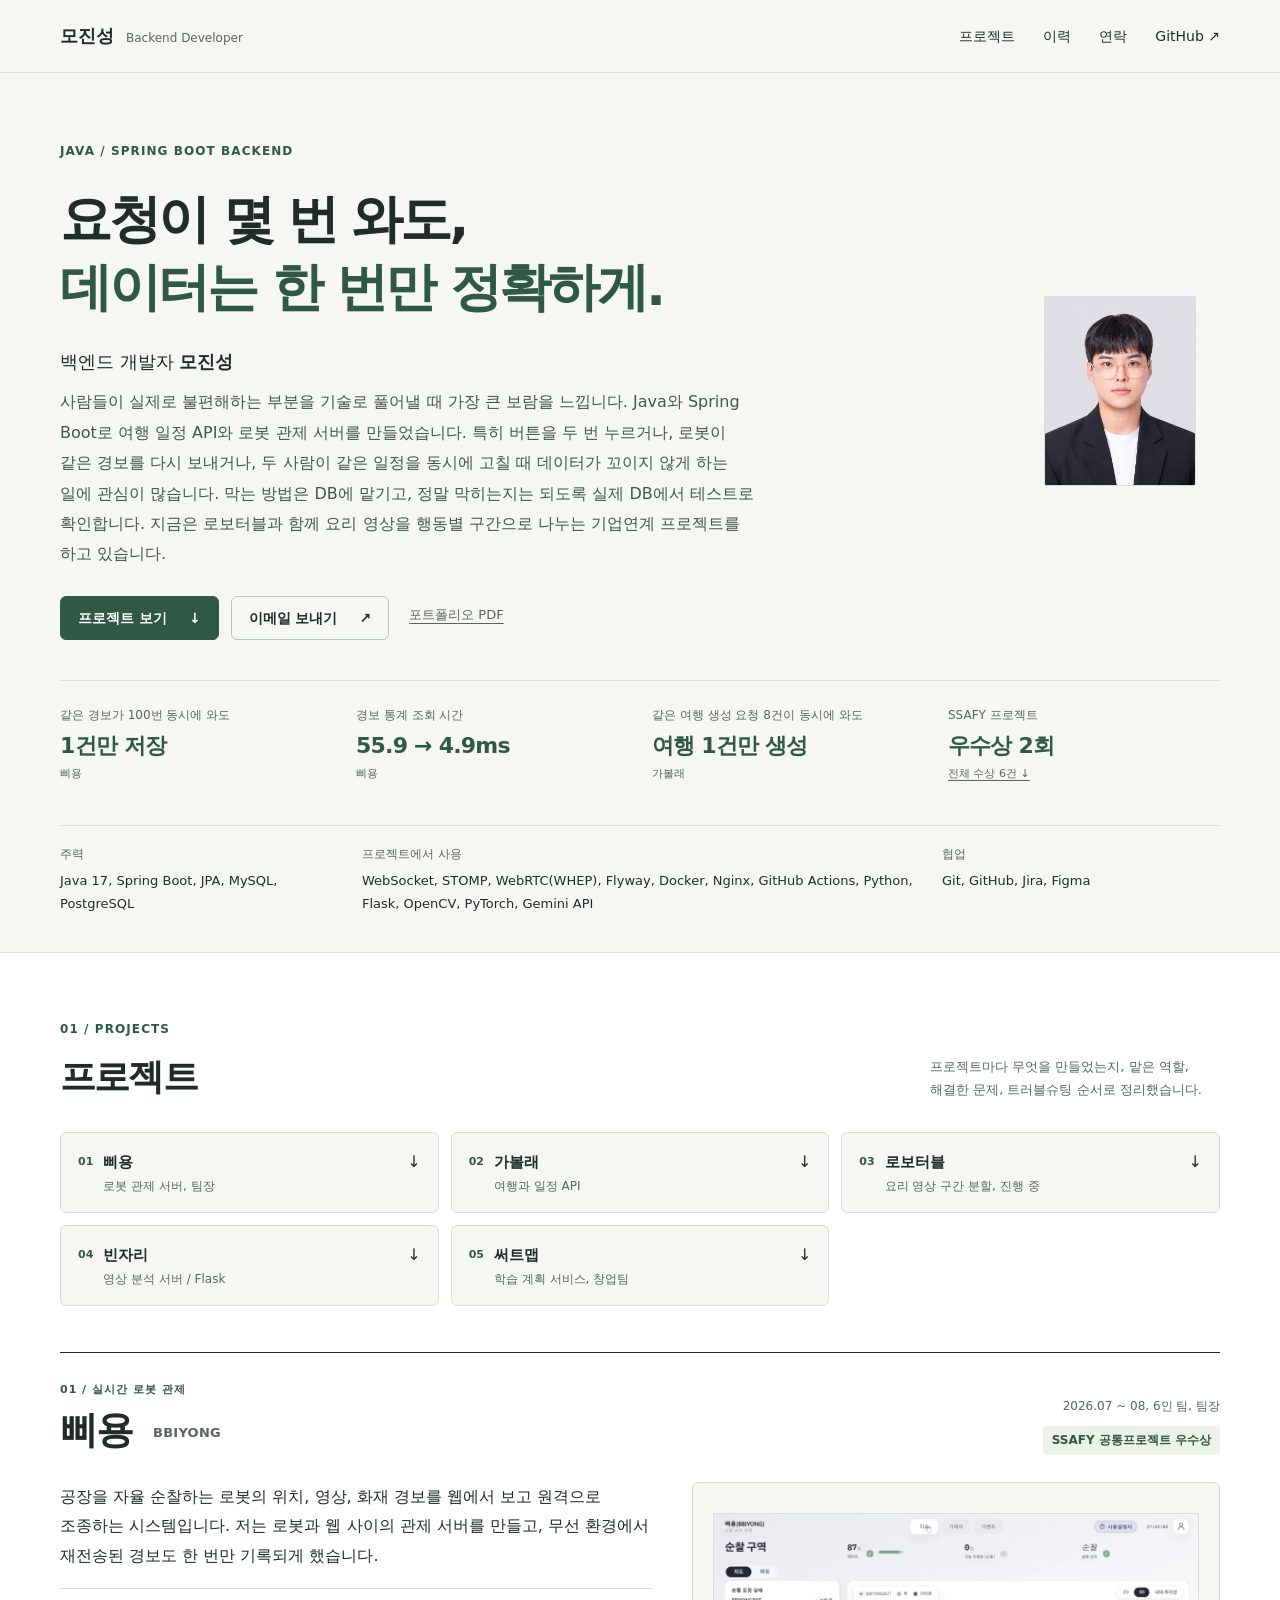
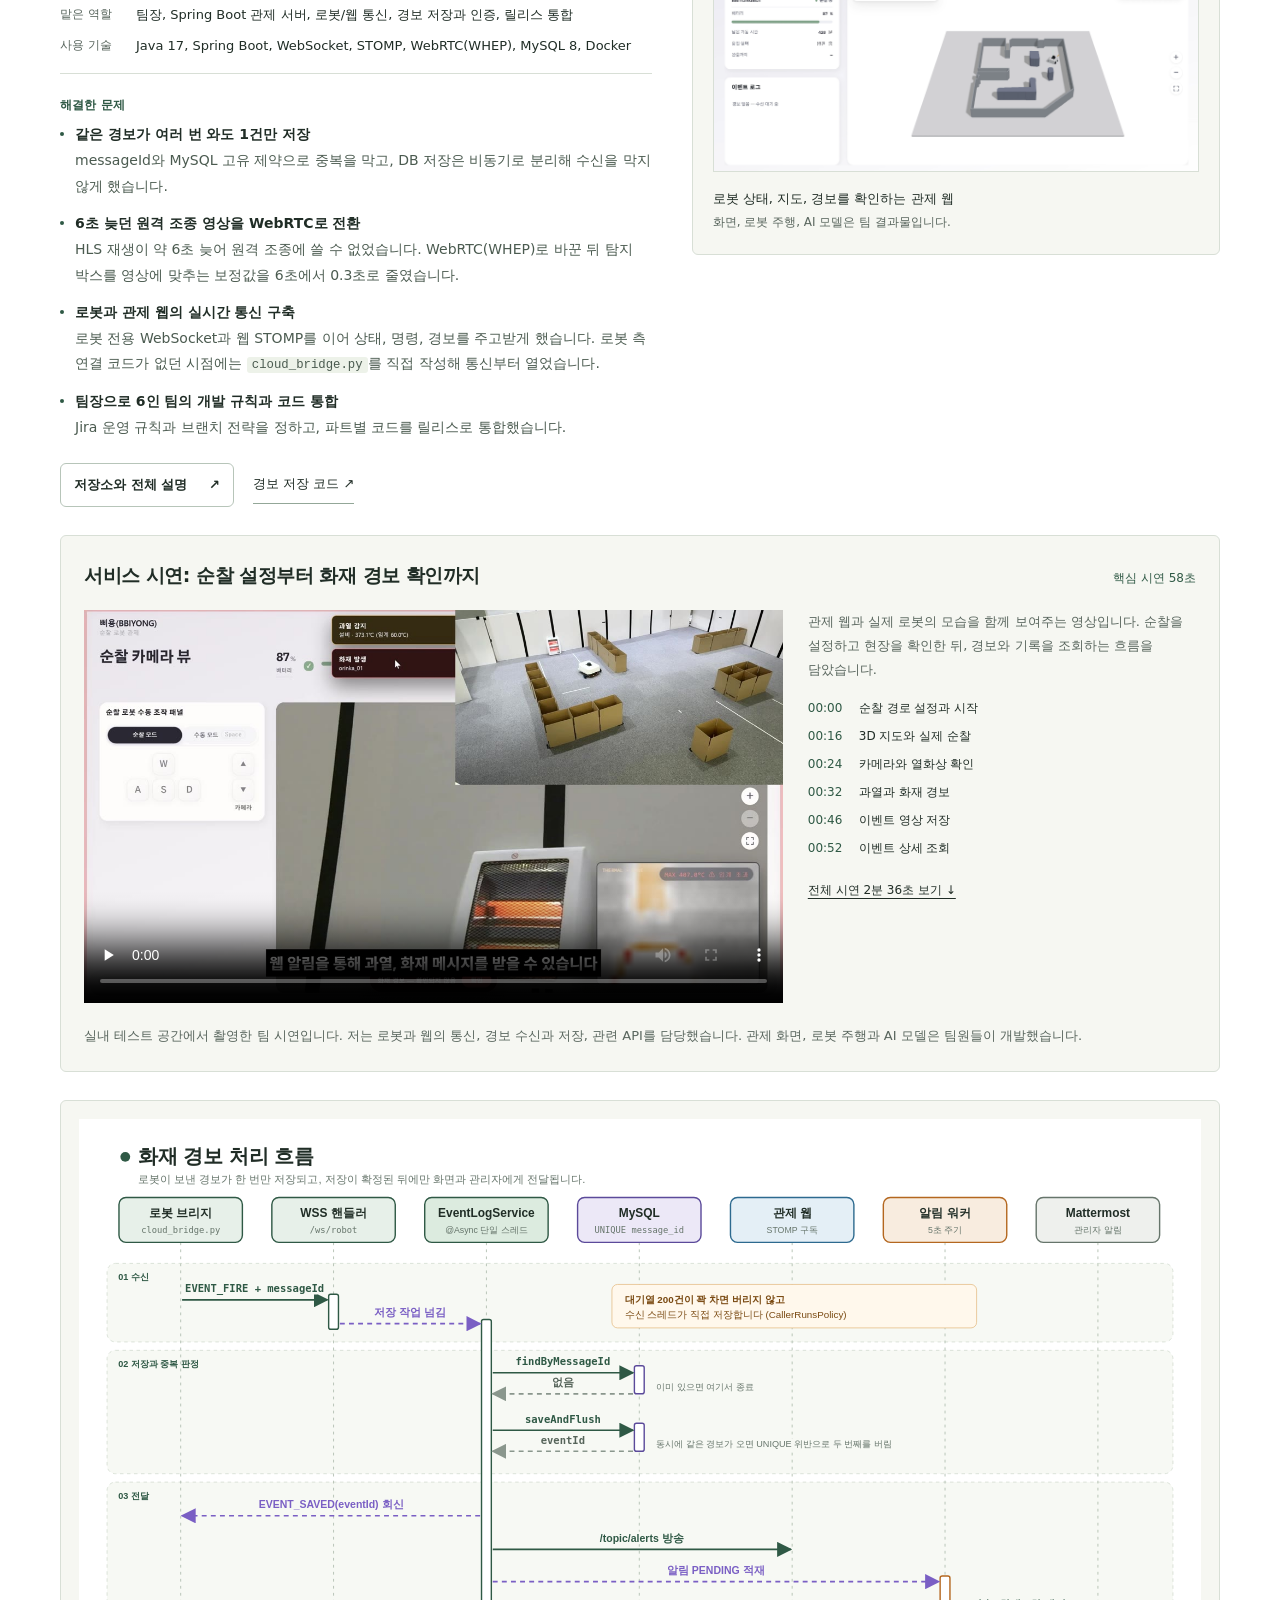
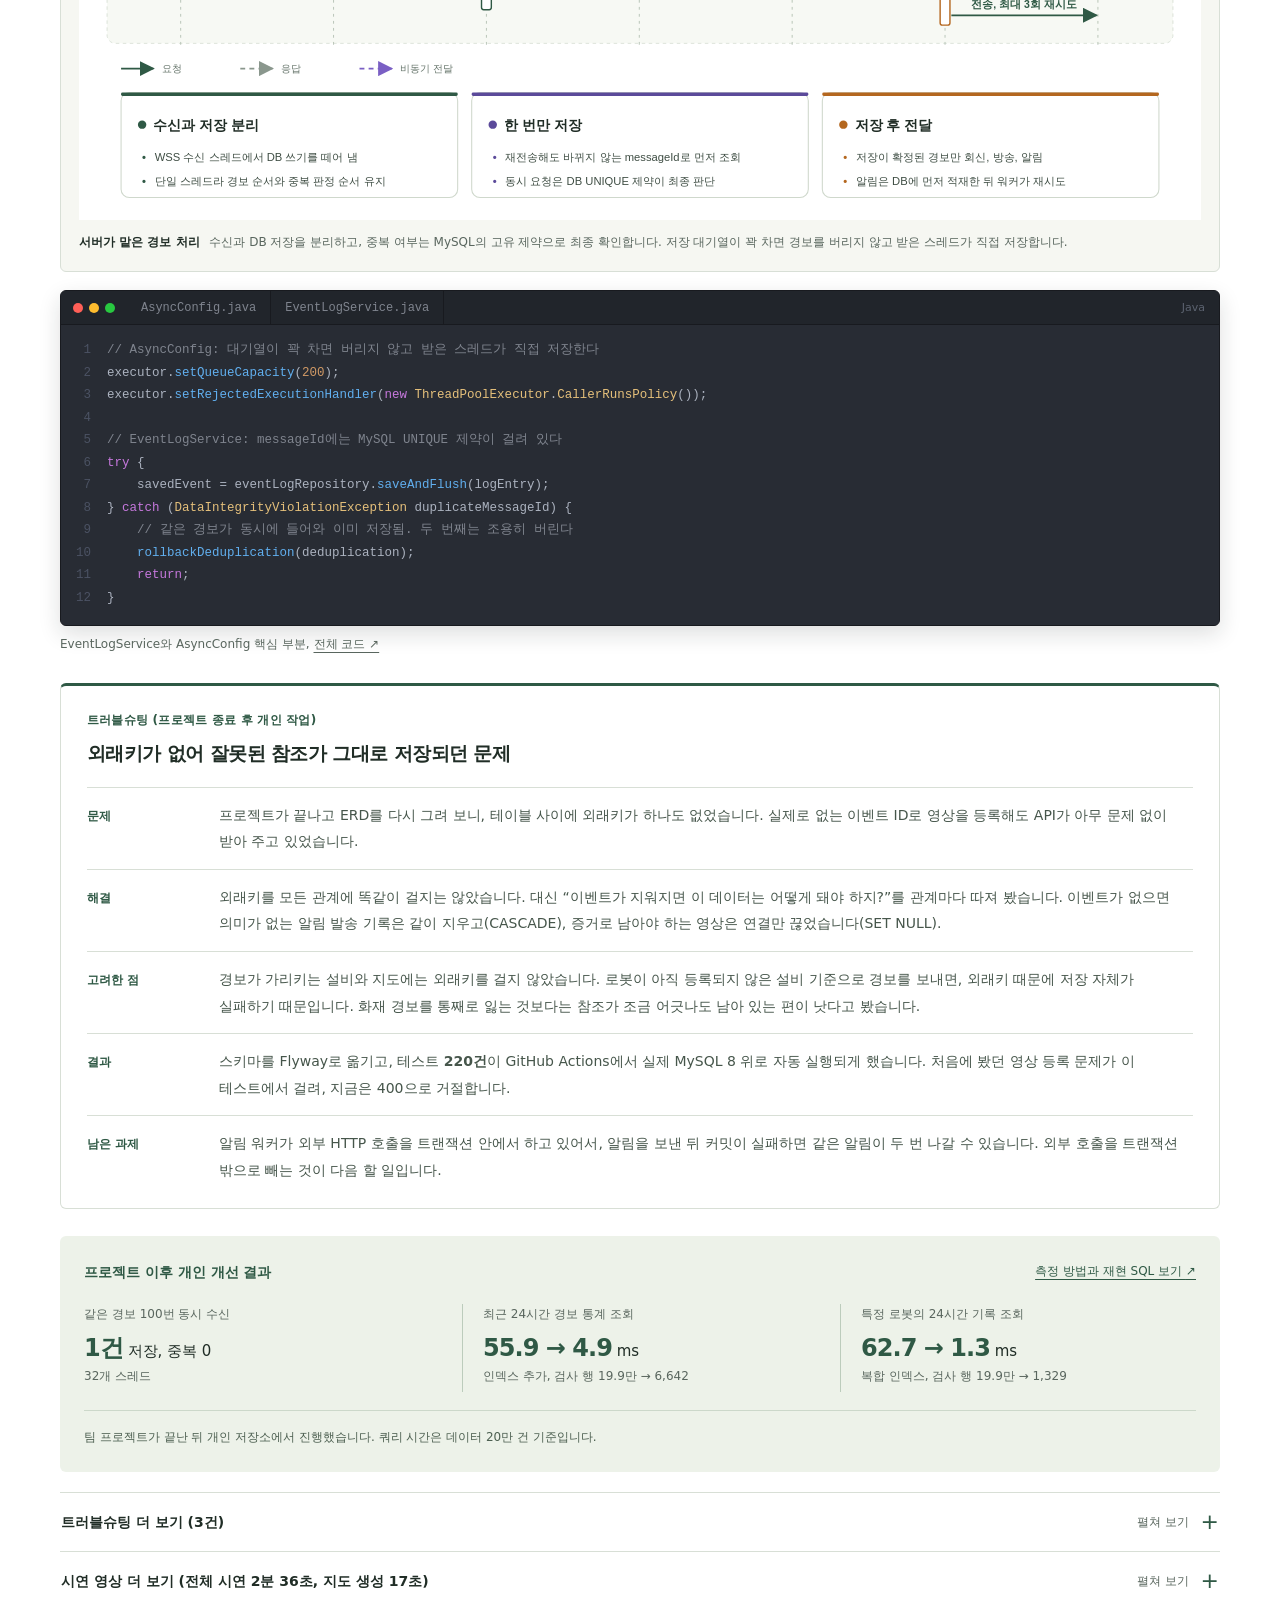
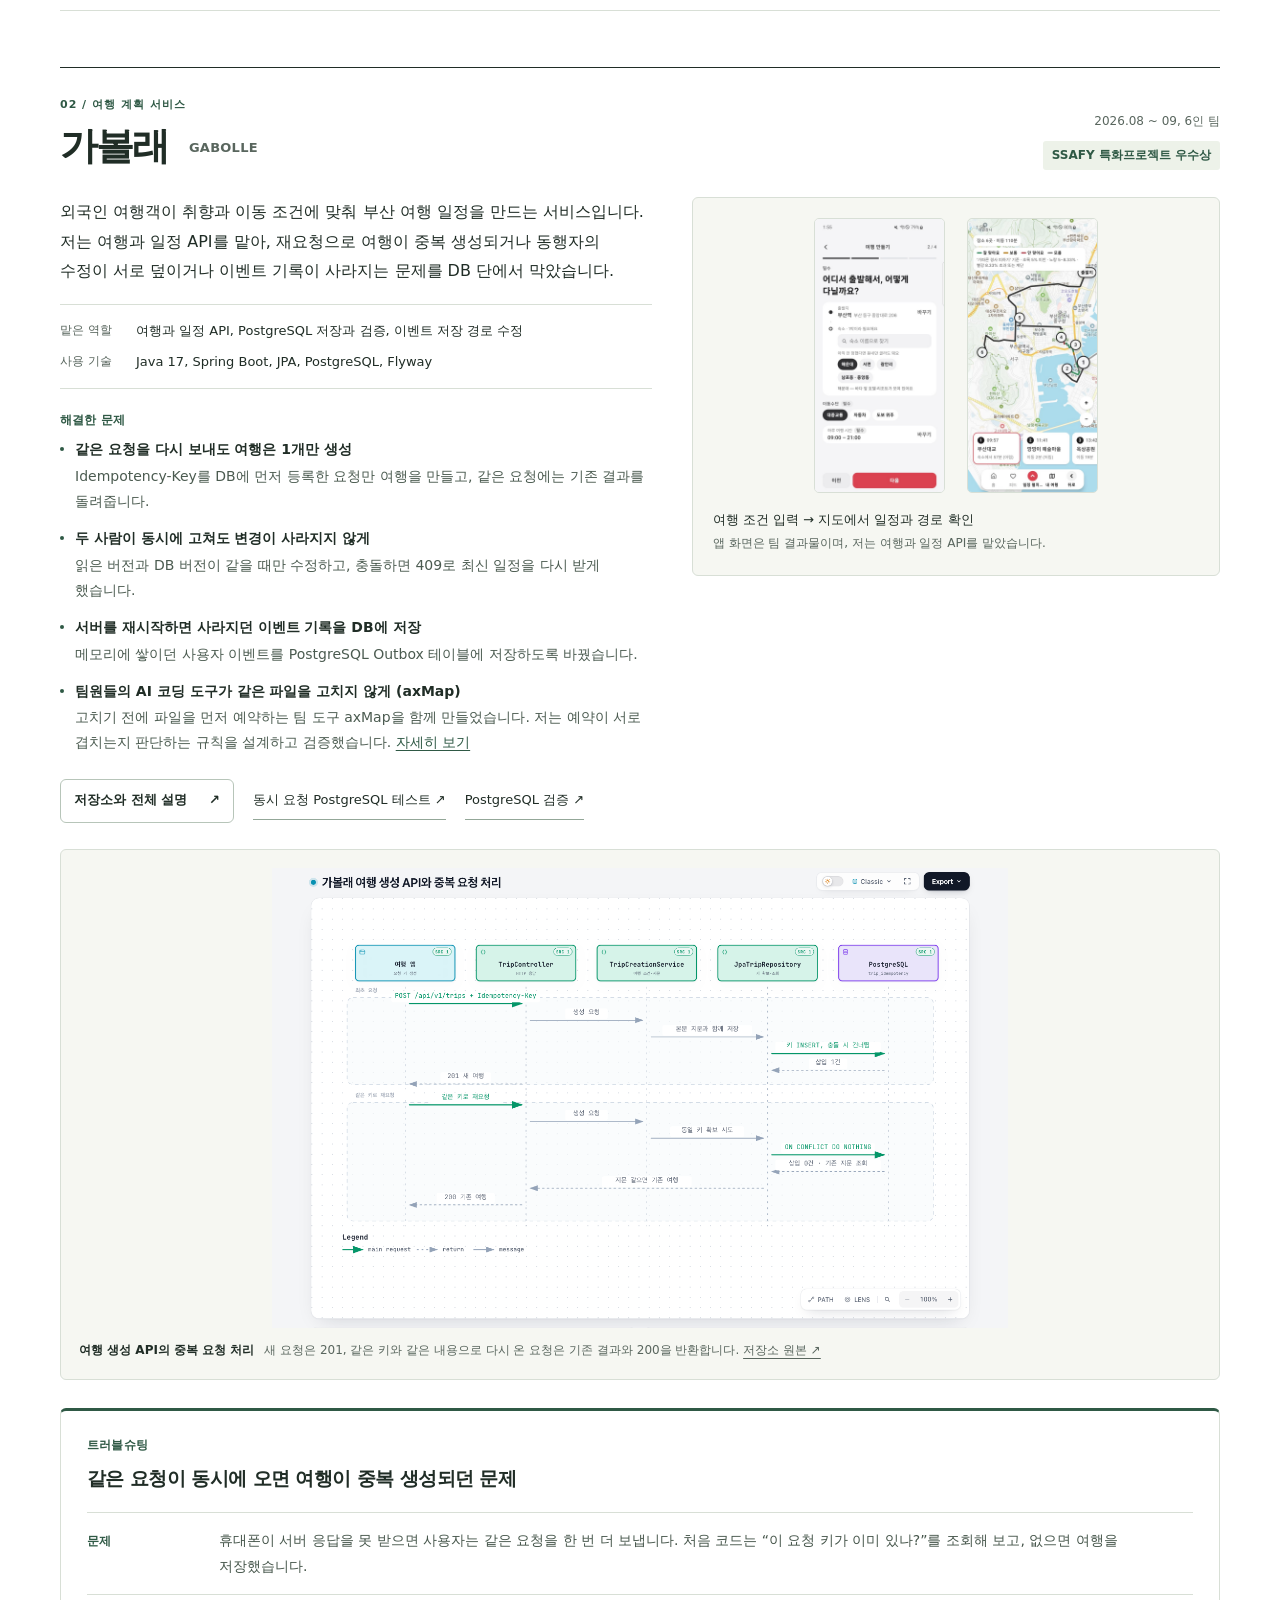
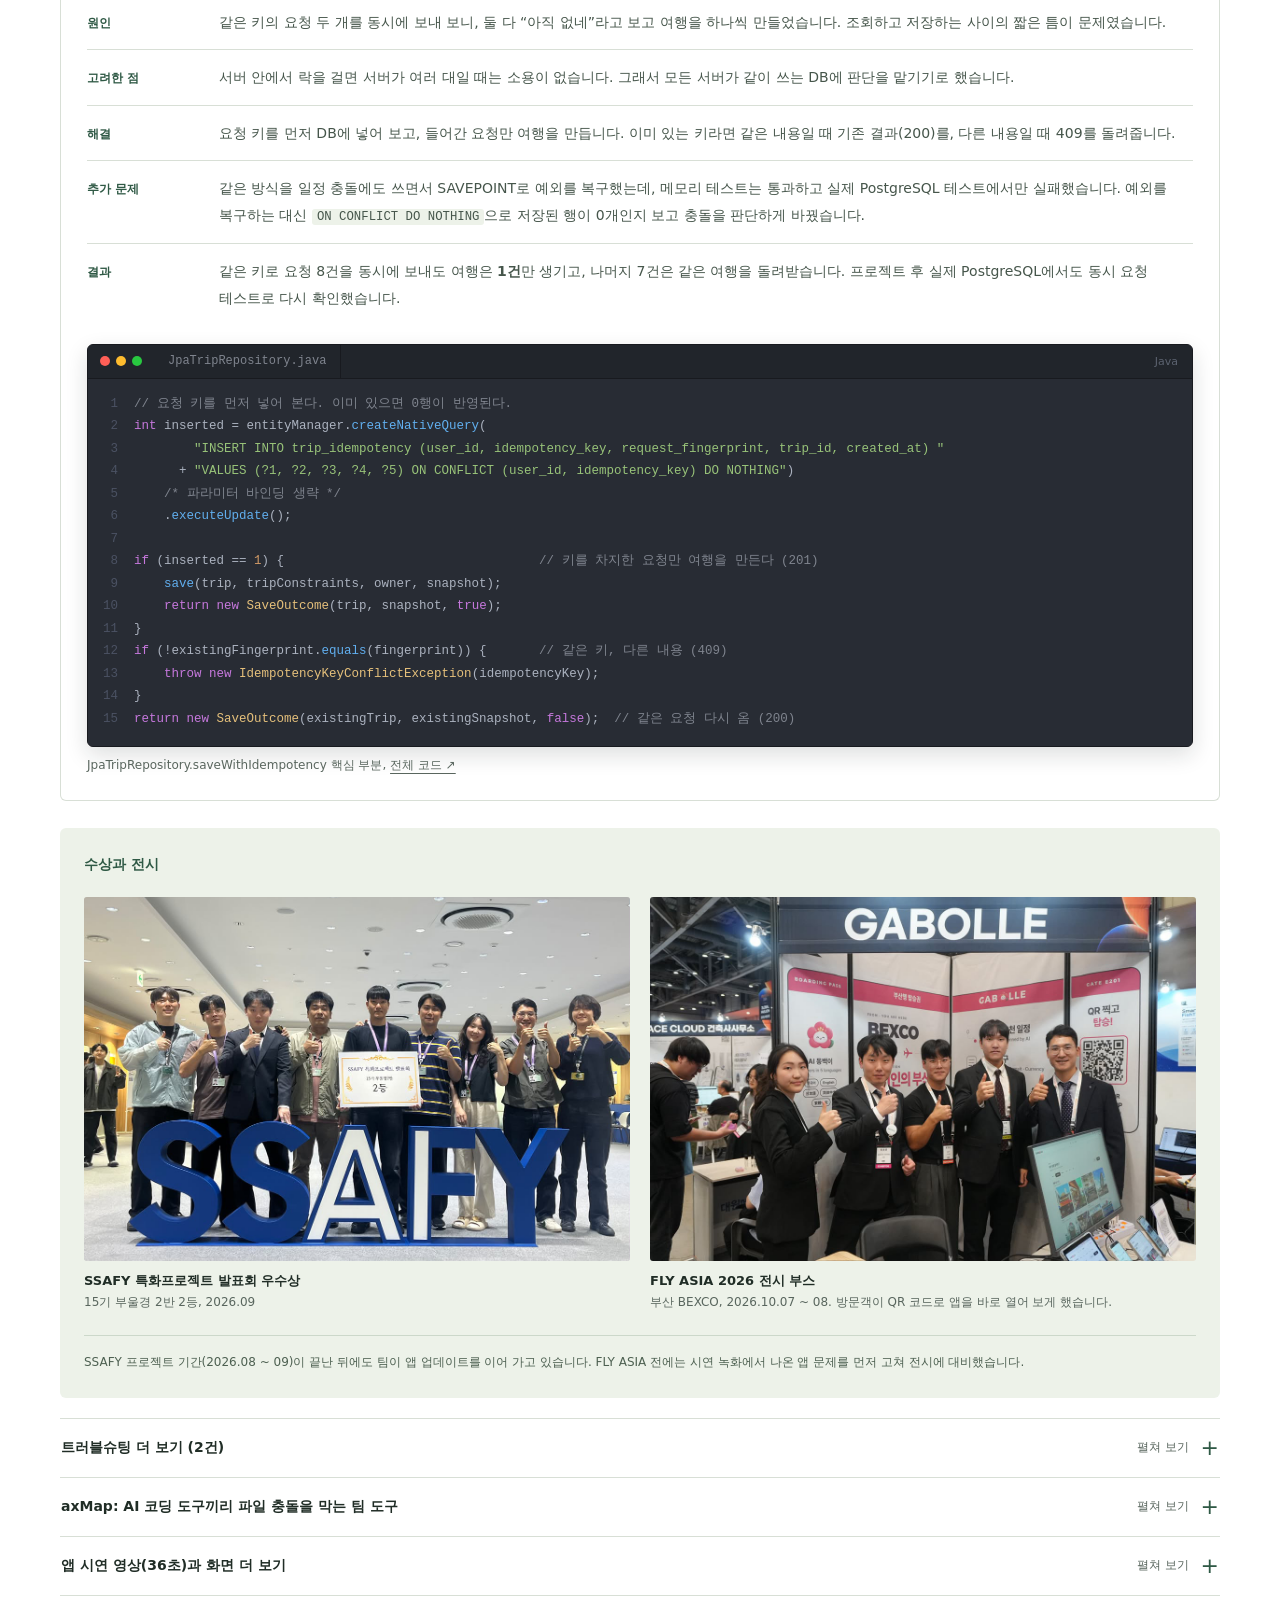
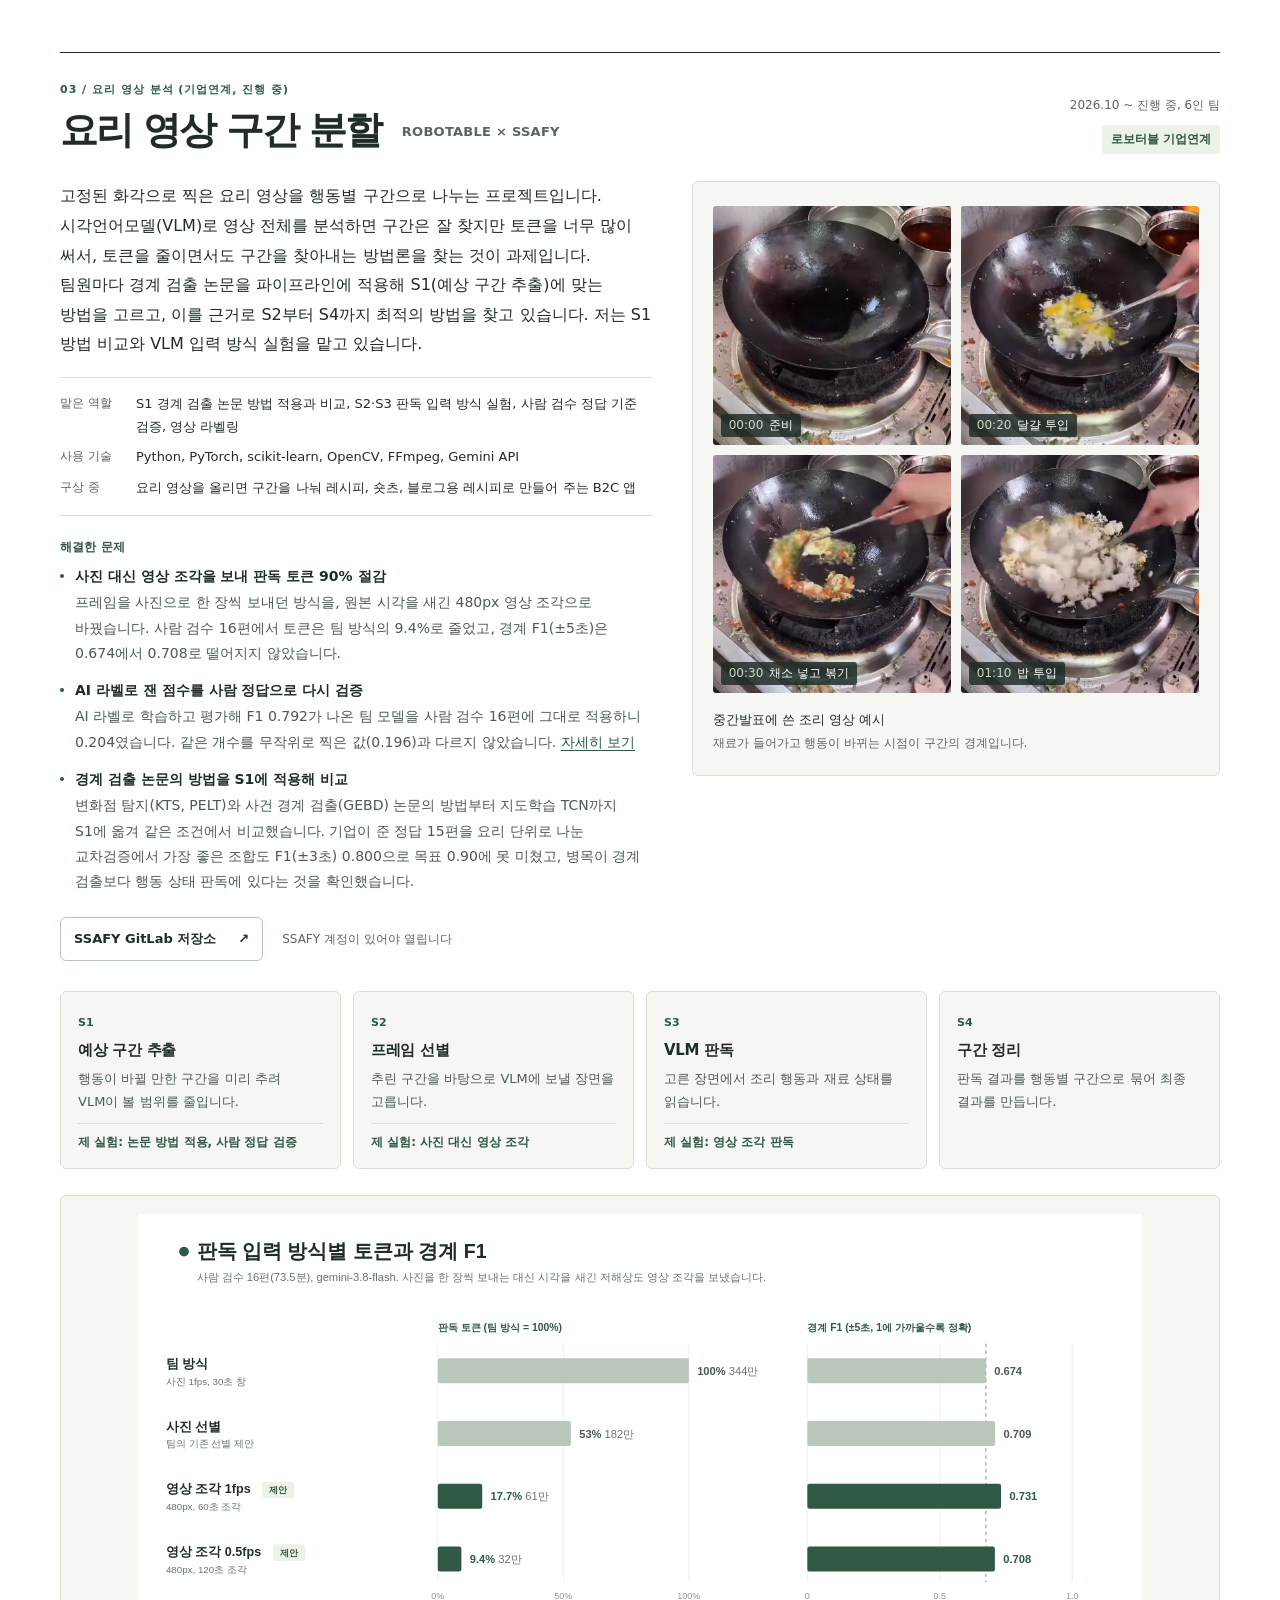
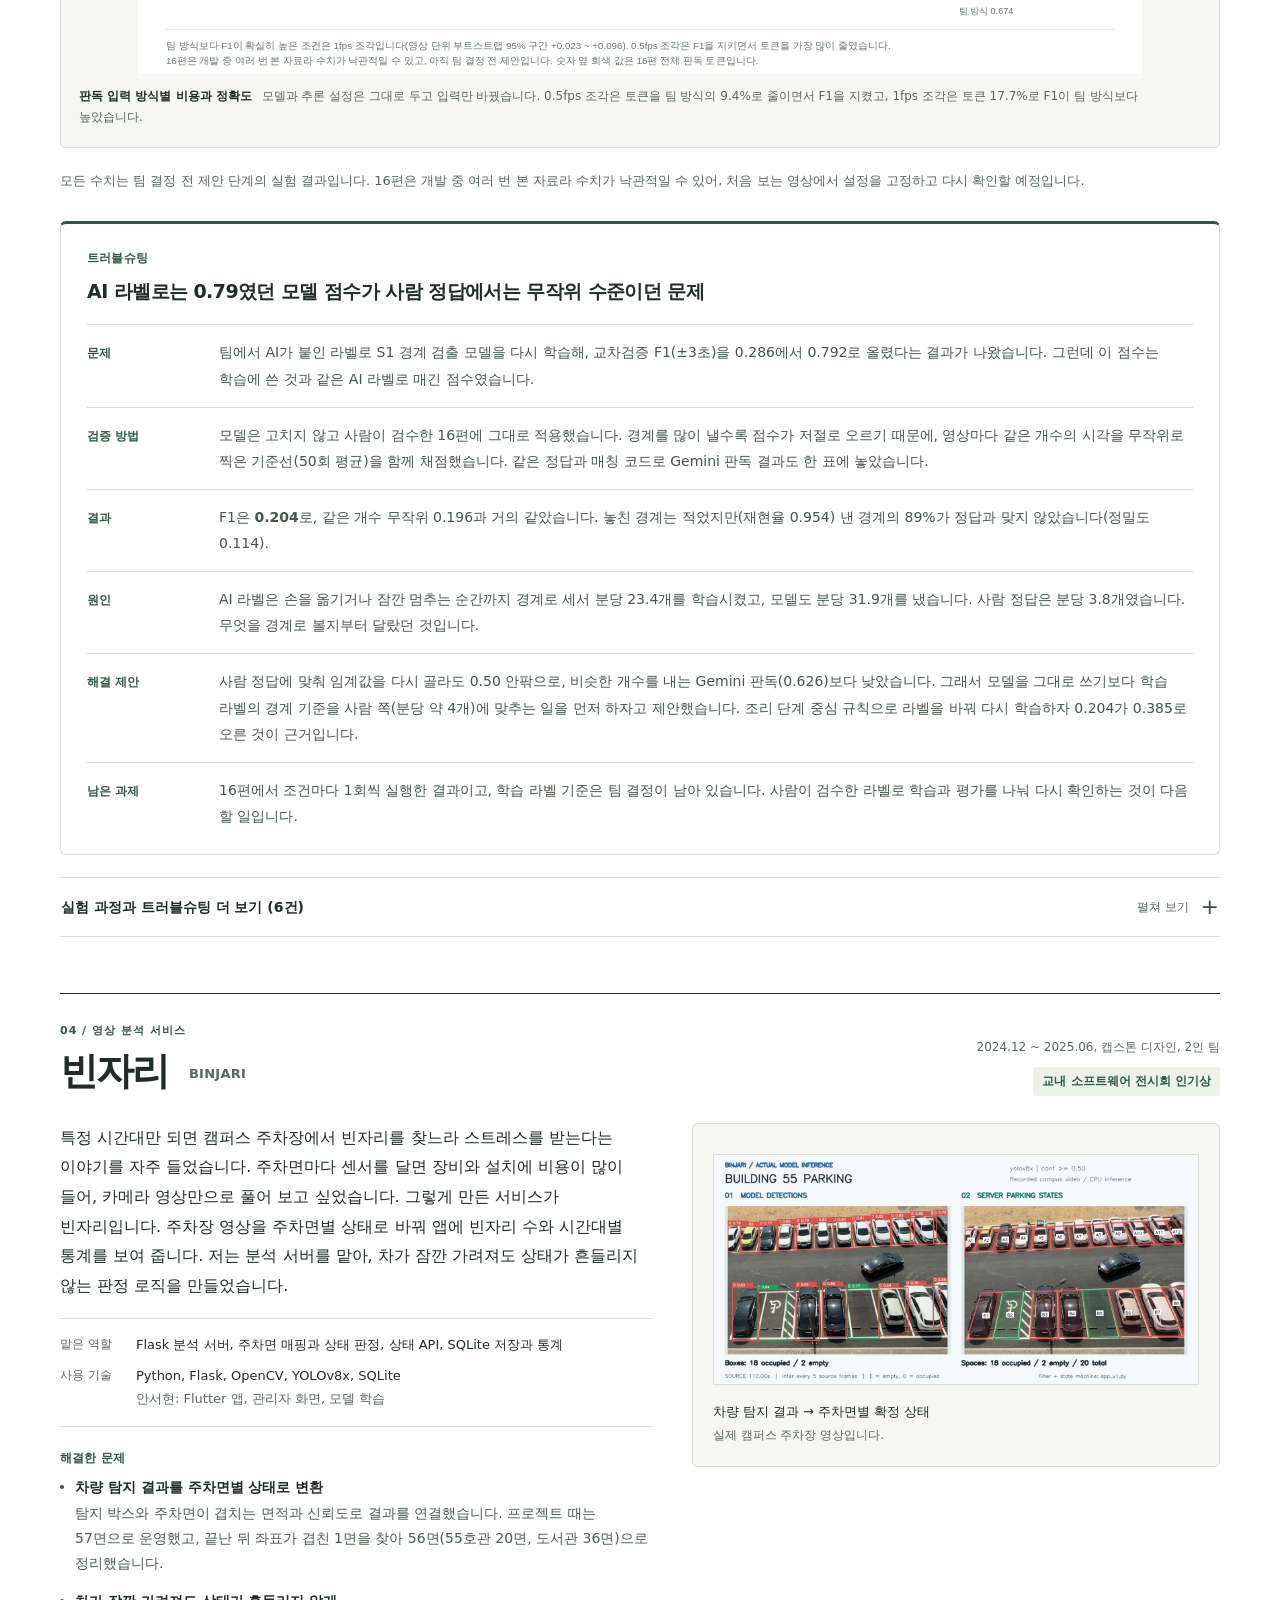
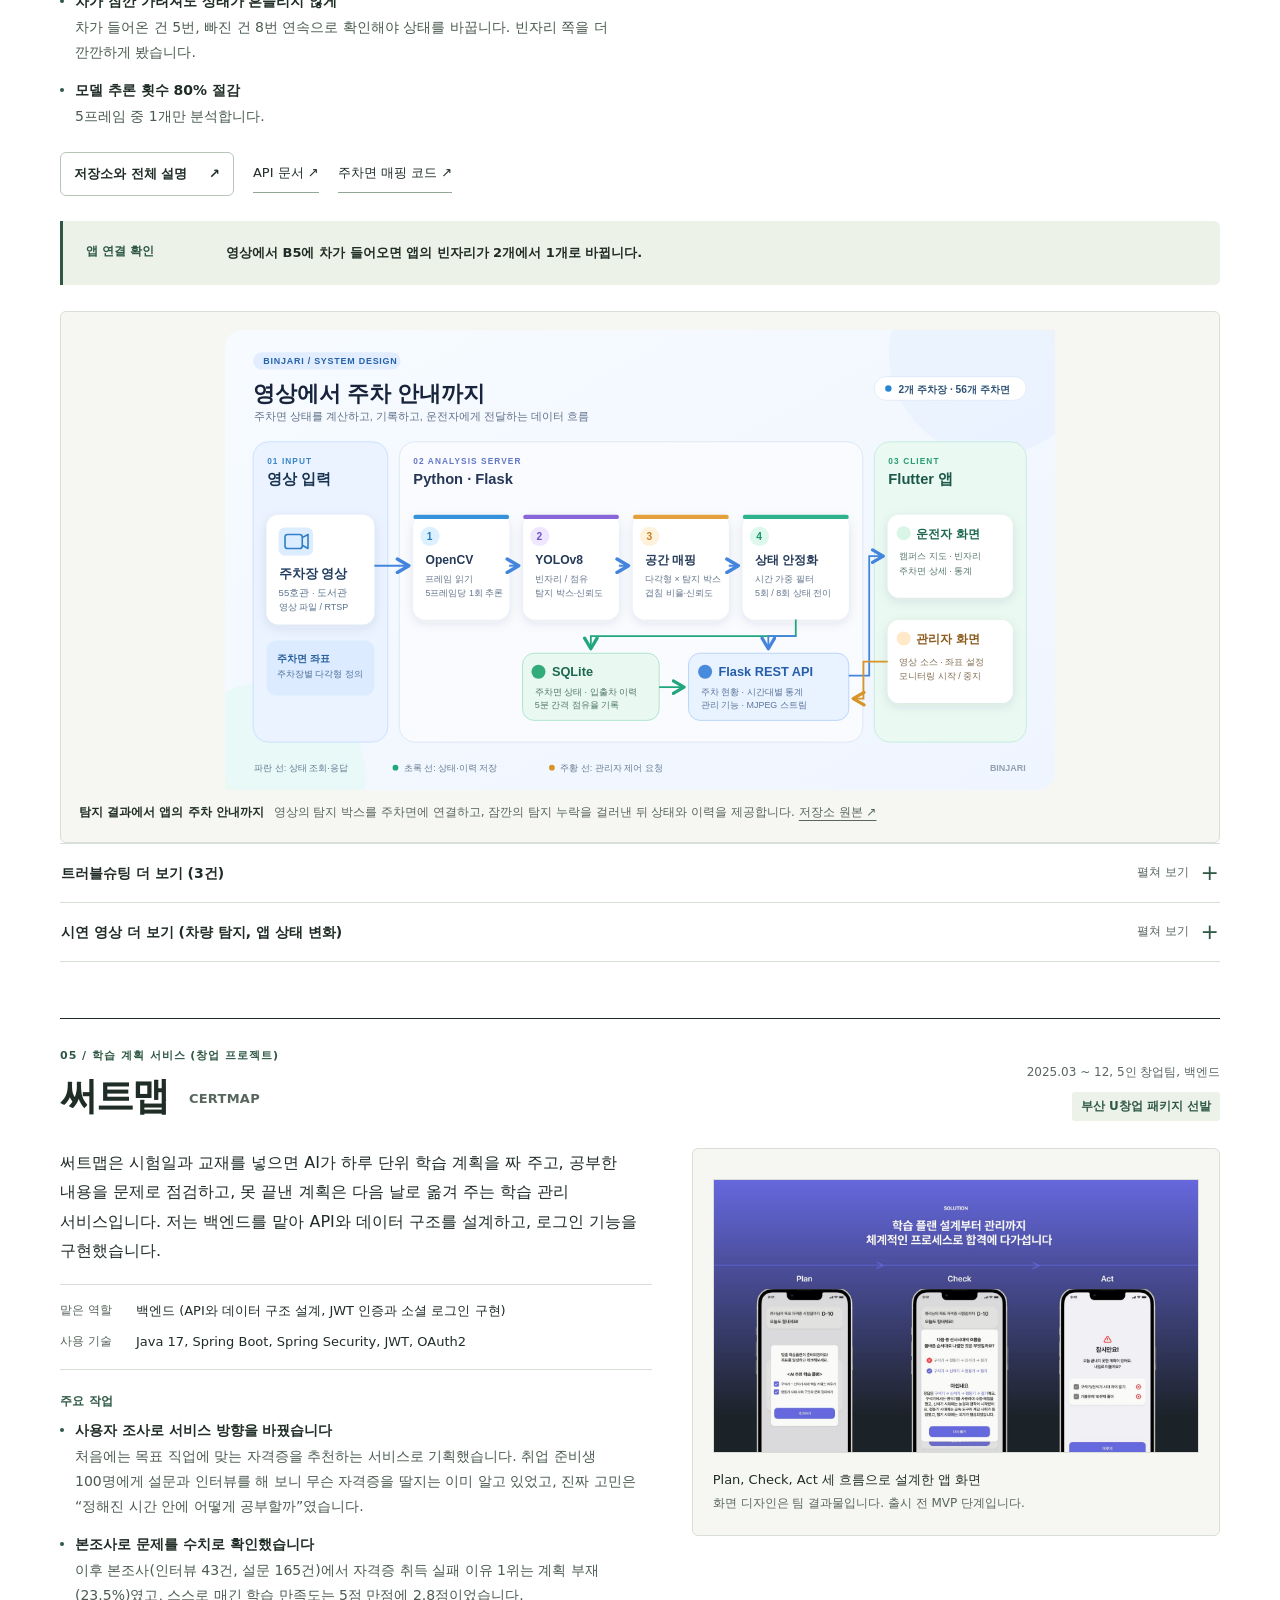
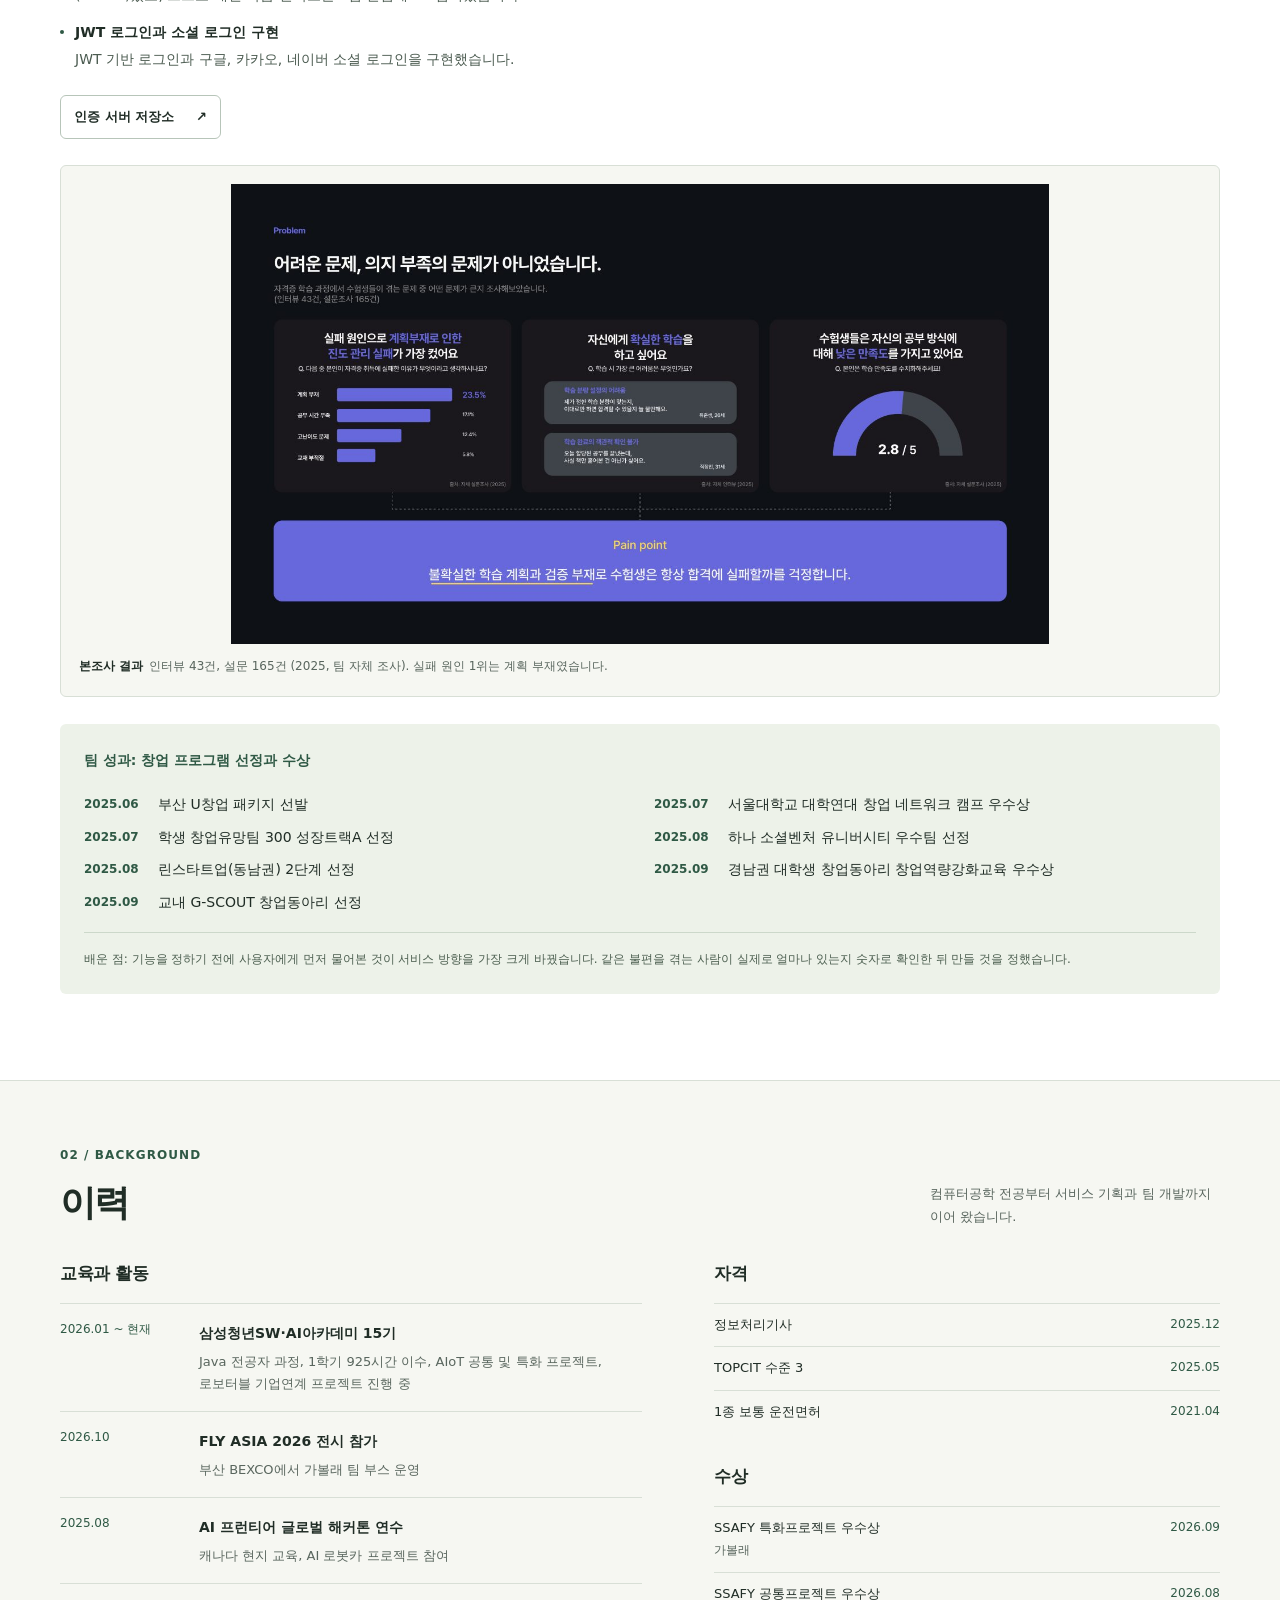
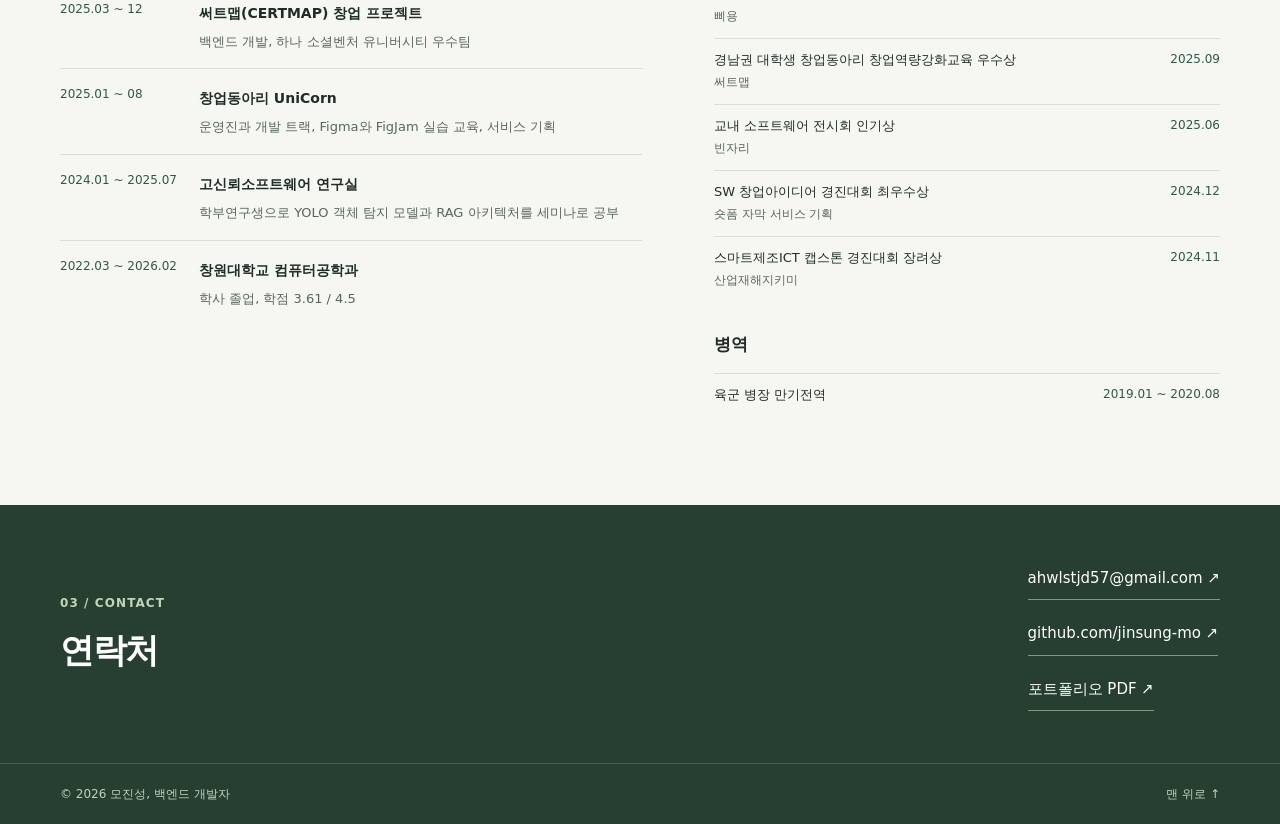
==== index.html @ 45b3b2a6 "docs: 이력서와 주차면 수, 가볼래 기간을 맞추고 PostgreSQL 동시성 테스트 반영 - 빈자리: 프로젝트 때 57면, 종료 후 좌표가 겹친 D7을 지워 56면이 된 이력을" ====
<!doctype html>
<html lang="ko">
<head>
  <meta charset="utf-8">
  <meta name="viewport" content="width=device-width, initial-scale=1">
  <meta name="description" content="백엔드 개발자 모진성. Java·Spring Boot로 여행 일정 API와 로봇 관제 서버를 개발했습니다. 재전송·중복 요청·동시 수정을 DB 제약으로 막고 실제 DB에서 검증한 기록을 소개합니다.">
  <meta name="theme-color" content="#f6f7f2">
  <meta property="og:type" content="website">
  <meta property="og:locale" content="ko_KR">
  <meta property="og:title" content="모진성 | Java · Spring Boot 백엔드 개발자">
  <meta property="og:description" content="중복 요청·일정 충돌·로봇 관제. 제가 맡은 구현과 DB 검증 기록을 소개합니다.">
  <meta property="og:url" content="https://jinsung-mo.github.io/">
  <meta property="og:image" content="https://jinsung-mo.github.io/assets/bbiyong-map-3d.png">
  <meta property="og:image:alt" content="삐용 프로젝트의 로봇 관제 웹 화면">
  <meta name="twitter:card" content="summary_large_image">
  <link rel="canonical" href="https://jinsung-mo.github.io/">
  <link rel="stylesheet" href="styles.css?v=20261028-readable">
  <script src="script.js?v=20261022-collaboration-merge" defer></script>
  <title>모진성 | Java · Spring Boot 백엔드 개발자</title>
</head>
<body>
  <a class="skip" href="#main">본문으로 이동</a>
  <header class="site-header"><div class="wrap header-inner">
    <a class="brand" href="#top">모진성<span>Backend Developer</span></a>
    <nav aria-label="주 메뉴"><a href="#projects">프로젝트</a><a href="#about">이력</a><a href="#contact">연락</a><a class="" href="https://github.com/jinsung-mo" target="_blank" rel="noopener noreferrer">GitHub <span aria-hidden="true">↗</span></a></nav>
  </div></header>
  <main id="main">
    <section class="hero wrap" id="top" aria-labelledby="hero-title">
      <div class="hero-copy"><p class="eyebrow">JAVA / SPRING BOOT BACKEND</p>
        <h1 id="hero-title">요청이 몇 번 와도,<br><span>데이터는 한 번만 정확하게.</span></h1>
        <p class="hero-name">백엔드 개발자 <strong>모진성</strong></p>
        <p class="hero-intro">사람들이 실제로 불편해하는 부분을 기술로 풀어낼 때 가장 큰 보람을 느낍니다. Java와 Spring Boot로 여행 일정 API와 로봇 관제 서버를 만들었습니다. 특히 버튼을 두 번 누르거나, 로봇이 같은 경보를 다시 보내거나, 두 사람이 같은 일정을 동시에 고칠 때 데이터가 꼬이지 않게 하는 일에 관심이 많습니다. 막는 방법은 DB에 맡기고, 정말 막히는지는 되도록 실제 DB에서 테스트로 확인합니다. 지금은 로보터블과 함께 요리 영상을 행동별 구간으로 나누는 기업연계 프로젝트를 하고 있습니다.</p>
        <div class="hero-links"><a class="button button-primary" href="#projects">프로젝트 보기 <span aria-hidden="true">↓</span></a><a class="button" href="mailto:ahwlstjd57@gmail.com">이메일 보내기 <span aria-hidden="true">↗</span></a><a class="text-button" href="portfolio.pdf" target="_blank" rel="noopener">포트폴리오 PDF</a></div>
      </div>
      <div class="hero-side"><img src="assets/profile.png" alt="모진성 프로필 사진" width="1122" height="1402" fetchpriority="high"></div>
      <dl class="profile-facts hero-metrics">
        <div><dt>같은 경보가 100번 동시에 와도</dt><dd><strong>1건만 저장</strong><small>삐용</small></dd></div>
        <div><dt>경보 통계 조회 시간</dt><dd><strong>55.9 → 4.9ms</strong><small>삐용</small></dd></div>
        <div><dt>같은 여행 생성 요청 8건이 동시에 와도</dt><dd><strong>여행 1건만 생성</strong><small>가볼래</small></dd></div>
        <div><dt>SSAFY 프로젝트</dt><dd><strong>우수상 2회</strong><small><a href="#about">전체 수상 6건 ↓</a></small></dd></div>
      </dl>
      <dl class="stack-list" aria-label="기술 스택">
        <div><dt>주력</dt><dd>Java 17, Spring Boot, JPA, MySQL, PostgreSQL</dd></div>
        <div><dt>프로젝트에서 사용</dt><dd>WebSocket, STOMP, WebRTC(WHEP), Flyway, Docker, Nginx, GitHub Actions, Python, Flask, OpenCV, PyTorch, Gemini API</dd></div>
        <div><dt>협업</dt><dd>Git, GitHub, Jira, Figma</dd></div>
      </dl>
    </section>
    <section class="projects-section" id="projects" aria-labelledby="projects-title"><div class="wrap">
      <div class="section-head"><div><p class="section-number">01 / PROJECTS</p><h2 id="projects-title">프로젝트</h2></div><p>프로젝트마다 무엇을 만들었는지, 맡은 역할, 해결한 문제, 트러블슈팅 순서로 정리했습니다.</p></div>
      <nav class="project-shortcuts" aria-label="프로젝트 바로가기">
        <a href="#bbiyong"><span class="shortcut-number">01</span><strong>삐용</strong><span>로봇 관제 서버, 팀장</span><span aria-hidden="true">↓</span></a>
        <a href="#gabolle"><span class="shortcut-number">02</span><strong>가볼래</strong><span>여행과 일정 API</span><span aria-hidden="true">↓</span></a>
        <a href="#robotable"><span class="shortcut-number">03</span><strong>로보터블</strong><span>요리 영상 구간 분할, 진행 중</span><span aria-hidden="true">↓</span></a>
        <a href="#binjari"><span class="shortcut-number">04</span><strong>빈자리</strong><span>영상 분석 서버 / Flask</span><span aria-hidden="true">↓</span></a>
        <a href="#certmap"><span class="shortcut-number">05</span><strong>써트맵</strong><span>학습 계획 서비스, 창업팀</span><span aria-hidden="true">↓</span></a>
      </nav>

      <article class="project" id="bbiyong" aria-labelledby="bbiyong-title">
        <header class="project-heading"><div><p class="project-kind">01 / 실시간 로봇 관제</p><h3 id="bbiyong-title">삐용 <small>BBIYONG</small></h3></div><div class="project-meta"><p>2026.07 ~ 08, 6인 팀, 팀장</p><span class="award">SSAFY 공통프로젝트 우수상</span></div></header>
        <div class="project-intro">
          <div class="project-summary"><p class="service-intro">공장을 자율 순찰하는 로봇의 위치, 영상, 화재 경보를 웹에서 보고 원격으로 조종하는 시스템입니다. 저는 로봇과 웹 사이의 관제 서버를 만들고, 무선 환경에서 재전송된 경보도 한 번만 기록되게 했습니다.</p>
            <dl class="project-facts"><div><dt>맡은 역할</dt><dd>팀장, Spring Boot 관제 서버, 로봇/웹 통신, 경보 저장과 인증, 릴리스 통합</dd></div><div><dt>사용 기술</dt><dd>Java 17, Spring Boot, WebSocket, STOMP, WebRTC(WHEP), MySQL 8, Docker</dd></div></dl>
            <p class="list-label">해결한 문제</p><ul class="contribution-list"><li><strong>같은 경보가 여러 번 와도 1건만 저장</strong><span>messageId와 MySQL 고유 제약으로 중복을 막고, DB 저장은 비동기로 분리해 수신을 막지 않게 했습니다.</span></li><li><strong>6초 늦던 원격 조종 영상을 WebRTC로 전환</strong><span>HLS 재생이 약 6초 늦어 원격 조종에 쓸 수 없었습니다. WebRTC(WHEP)로 바꾼 뒤 탐지 박스를 영상에 맞추는 보정값을 6초에서 0.3초로 줄였습니다.</span></li><li><strong>로봇과 관제 웹의 실시간 통신 구축</strong><span>로봇 전용 WebSocket과 웹 STOMP를 이어 상태, 명령, 경보를 주고받게 했습니다. 로봇 측 연결 코드가 없던 시점에는 <code>cloud_bridge.py</code>를 직접 작성해 통신부터 열었습니다.</span></li><li><strong>팀장으로 6인 팀의 개발 규칙과 코드 통합</strong><span>Jira 운영 규칙과 브랜치 전략을 정하고, 파트별 코드를 릴리스로 통합했습니다.</span></li></ul>
            <div class="project-links"><a class="button button-small" href="https://github.com/jinsung-mo/-BBIYONG-autonomous_driving_factory_patrol_robot" target="_blank" rel="noopener noreferrer">저장소와 전체 설명 <span aria-hidden="true">↗</span></a><a class="" href="https://github.com/jinsung-mo/-BBIYONG-autonomous_driving_factory_patrol_robot/blob/main/BE_system/src/main/java/com/bbiyong/server/event/service/EventLogService.java" target="_blank" rel="noopener noreferrer">경보 저장 코드 <span aria-hidden="true">↗</span></a></div>
          </div>
          <figure class="project-preview console-preview"><a href="assets/bbiyong-map-3d.png" target="_blank" rel="noopener noreferrer" aria-label="삐용 관제 화면 원본 열기"><img src="assets/bbiyong-map-3d.png" alt="로봇의 순찰 상태와 탐색 지도를 보여주는 삐용 관제 웹" loading="lazy" width="2048" height="1087"></a><figcaption>로봇 상태, 지도, 경보를 확인하는 관제 웹<br><span>화면, 로봇 주행, AI 모델은 팀 결과물입니다.</span></figcaption></figure>
        </div>
        <section class="service-recording" id="bbiyong-service-demo" aria-labelledby="bbiyong-service-title">
          <div class="service-recording-heading"><h4 id="bbiyong-service-title">서비스 시연: 순찰 설정부터 화재 경보 확인까지</h4><span>핵심 시연 58초</span></div>
          <div class="service-recording-layout">
            <video controls playsinline preload="none" poster="assets/bbiyong-service.jpg" width="1920" height="1080" aria-describedby="bbiyong-service-caption"><source src="assets/bbiyong-service-highlight.mp4" type="video/mp4"><a href="assets/bbiyong-service-highlight.mp4">58초 서비스 시연 보기</a></video>
            <div class="service-recording-copy" id="bbiyong-service-caption">
              <p>관제 웹과 실제 로봇의 모습을 함께 보여주는 영상입니다. 순찰을 설정하고 현장을 확인한 뒤, 경보와 기록을 조회하는 흐름을 담았습니다.</p>
              <ol class="demo-chapters"><li><time>00:00</time> 순찰 경로 설정과 시작</li><li><time>00:16</time> 3D 지도와 실제 순찰</li><li><time>00:24</time> 카메라와 열화상 확인</li><li><time>00:32</time> 과열과 화재 경보</li><li><time>00:46</time> 이벤트 영상 저장</li><li><time>00:52</time> 이벤트 상세 조회</li></ol>
              <a href="#bbiyong-full-demo">전체 시연 2분 36초 보기 ↓</a>
            </div>
          </div>
          <p class="scope-note">실내 테스트 공간에서 촬영한 팀 시연입니다. 저는 로봇과 웹의 통신, 경보 수신과 저장, 관련 API를 담당했습니다. 관제 화면, 로봇 주행과 AI 모델은 팀원들이 개발했습니다.</p>
        </section>
        <div class="arch-block"><figure class="arch-figure">
          <a href="assets/bbiyong-alert-flow.svg" target="_blank" rel="noopener noreferrer" aria-label="삐용 경보 저장 흐름도 원본 열기">
            <img src="assets/bbiyong-alert-flow.svg" alt="로봇의 화재 경보가 WSS로 들어와 순서대로 저장되고, MySQL의 messageId 고유 제약으로 중복을 판별한 뒤 관제 웹에 전달되는 흐름" loading="lazy" width="1600" height="1000">
          </a>
          <figcaption><strong>서버가 맡은 경보 처리</strong> 수신과 DB 저장을 분리하고, 중복 여부는 MySQL의 고유 제약으로 최종 확인합니다. 저장 대기열이 꽉 차면 경보를 버리지 않고 받은 스레드가 직접 저장합니다.</figcaption>
        </figure><figure class="code-snippet"><div class="ide"><div class="code-head"><span class="code-dots"><i></i><i></i><i></i></span><span class="code-file">AsyncConfig.java</span><span class="code-file">EventLogService.java</span><span class="code-lang">Java</span></div><pre><code><span class="ln"><span class="c">// AsyncConfig: 대기열이 꽉 차면 버리지 않고 받은 스레드가 직접 저장한다</span></span>
<span class="ln">executor.<span class="f">setQueueCapacity</span>(<span class="n">200</span>);</span>
<span class="ln">executor.<span class="f">setRejectedExecutionHandler</span>(<span class="k">new</span> <span class="t">ThreadPoolExecutor</span>.<span class="t">CallerRunsPolicy</span>());</span>
<span class="ln"></span>
<span class="ln"><span class="c">// EventLogService: messageId에는 MySQL UNIQUE 제약이 걸려 있다</span></span>
<span class="ln"><span class="k">try</span> {</span>
<span class="ln">    savedEvent = eventLogRepository.<span class="f">saveAndFlush</span>(logEntry);</span>
<span class="ln">} <span class="k">catch</span> (<span class="t">DataIntegrityViolationException</span> duplicateMessageId) {</span>
<span class="ln">    <span class="c">// 같은 경보가 동시에 들어와 이미 저장됨. 두 번째는 조용히 버린다</span></span>
<span class="ln">    <span class="f">rollbackDeduplication</span>(deduplication);</span>
<span class="ln">    <span class="k">return</span>;</span>
<span class="ln">}</span></code></pre></div><figcaption>EventLogService와 AsyncConfig 핵심 부분, <a href="https://github.com/jinsung-mo/-BBIYONG-autonomous_driving_factory_patrol_robot/blob/main/BE_system/src/main/java/com/bbiyong/server/event/service/EventLogService.java" target="_blank" rel="noopener noreferrer">전체 코드 ↗</a></figcaption></figure></div>
        <section class="deep-case" aria-label="트러블슈팅: 외래키가 없어 잘못된 참조가 그대로 저장되던 문제"><p class="deep-case-label">트러블슈팅 (프로젝트 종료 후 개인 작업)</p><h4>외래키가 없어 잘못된 참조가 그대로 저장되던 문제</h4><ol><li><span>문제</span><p>프로젝트가 끝나고 ERD를 다시 그려 보니, 테이블 사이에 외래키가 하나도 없었습니다. 실제로 없는 이벤트 ID로 영상을 등록해도 API가 아무 문제 없이 받아 주고 있었습니다.</p></li><li><span>해결</span><p>외래키를 모든 관계에 똑같이 걸지는 않았습니다. 대신 “이벤트가 지워지면 이 데이터는 어떻게 돼야 하지?”를 관계마다 따져 봤습니다. 이벤트가 없으면 의미가 없는 알림 발송 기록은 같이 지우고(CASCADE), 증거로 남아야 하는 영상은 연결만 끊었습니다(SET NULL).</p></li><li><span>고려한 점</span><p>경보가 가리키는 설비와 지도에는 외래키를 걸지 않았습니다. 로봇이 아직 등록되지 않은 설비 기준으로 경보를 보내면, 외래키 때문에 저장 자체가 실패하기 때문입니다. 화재 경보를 통째로 잃는 것보다는 참조가 조금 어긋나도 남아 있는 편이 낫다고 봤습니다.</p></li><li><span>결과</span><p>스키마를 Flyway로 옮기고, 테스트 <strong>220건</strong>이 GitHub Actions에서 실제 MySQL 8 위로 자동 실행되게 했습니다. 처음에 봤던 영상 등록 문제가 이 테스트에서 걸려, 지금은 400으로 거절합니다.</p></li><li><span>남은 과제</span><p>알림 워커가 외부 HTTP 호출을 트랜잭션 안에서 하고 있어서, 알림을 보낸 뒤 커밋이 실패하면 같은 알림이 두 번 나갈 수 있습니다. 외부 호출을 트랜잭션 밖으로 빼는 것이 다음 할 일입니다.</p></li></ol></section>
        <section class="followup" aria-labelledby="bbiyong-followup-title"><div class="followup-heading"><h4 id="bbiyong-followup-title">프로젝트 이후 개인 개선 결과</h4><a class="" href="https://github.com/jinsung-mo/-BBIYONG-autonomous_driving_factory_patrol_robot/blob/main/docs/post-project/README.md" target="_blank" rel="noopener noreferrer">측정 방법과 재현 SQL 보기 <span aria-hidden="true">↗</span></a></div>
          <dl class="result-grid"><div><dt>같은 경보 100번 동시 수신</dt><dd><strong>1건</strong> 저장, 중복 0<small>32개 스레드</small></dd></div><div><dt>최근 24시간 경보 통계 조회</dt><dd><strong>55.9 → 4.9</strong> ms<small>인덱스 추가, 검사 행 19.9만 → 6,642</small></dd></div><div><dt>특정 로봇의 24시간 기록 조회</dt><dd><strong>62.7 → 1.3</strong> ms<small>복합 인덱스, 검사 행 19.9만 → 1,329</small></dd></div></dl>
          <p class="measurement-note">팀 프로젝트가 끝난 뒤 개인 저장소에서 진행했습니다. 쿼리 시간은 데이터 20만 건 기준입니다.</p>
        </section>
        <details class="project-detail" id="bbiyong-cases"><summary><span>트러블슈팅 더 보기 (3건)</span><span class="summary-hint">펼쳐 보기</span></summary><div class="detail-body"><div class="case-grid"><div class="story"><h4>배포 서버 방화벽에 로봇 연결이 막혔습니다</h4><p>로봇 통신을 TCP 9000번 포트로 만들었는데, 막상 배포해 보니 서버가 이 포트를 막고 있었습니다. 그래서 Nginx를 거쳐 443번 포트로 들어오는 WSS로 바꿨습니다. 메시지 형식은 그대로 둬서 로봇과 웹 파트는 연결 주소만 바꾸면 되게 했습니다.</p></div>
<div class="story"><h4>다시 연결된 로봇이 오프라인으로 보였습니다</h4><p>로봇이 재접속하면 새 연결이 먼저 등록되고, 그 뒤에 늦게 도착한 옛 연결의 종료 처리가 새 연결 정보까지 지워 버렸습니다. 새 연결을 등록하기 전에 옛 연결부터 정리하도록 순서를 바꿨습니다. 아무 신호 없이 끊긴 경우를 대비해, 상태 메시지가 15초 동안 없으면 오프라인으로 봅니다.</p></div>
<div class="story"><h4>영상이 끊기고, 고친 뒤에도 6초 늦었습니다</h4><p>처음에는 영상을 STOMP로 보냈는데, 버퍼가 차면서 연결이 끊어졌습니다. 팀과 함께 영상을 제어 채널과 다른 길로 빼냈지만, 그때 쓴 HLS는 6초쯤 늦게 나와서 원격 조종에는 쓸 수 없었습니다. 제가 웹 재생을 WebRTC(WHEP)로 바꾸는 일을 맡았고, 바꾼 뒤에는 탐지 박스를 영상에 맞추는 보정값을 6초에서 0.3초로 줄여 운영했습니다.</p></div></div></div></details>
      <details class="project-detail media-detail" id="bbiyong-media"><summary><span>시연 영상 더 보기 (전체 시연 2분 36초, 지도 생성 17초)</span><span class="summary-hint">펼쳐 보기</span></summary><div class="detail-body media-grid">
<figure class="service-recording-full" id="bbiyong-full-demo"><video controls playsinline preload="none" poster="assets/bbiyong-service.jpg" width="1920" height="1080" aria-describedby="bbiyong-full-caption"><source src="assets/bbiyong-service-full.mp4" type="video/mp4"><a href="assets/bbiyong-service-full.mp4">전체 서비스 시연 보기</a></video><figcaption id="bbiyong-full-caption"><strong>전체 서비스 시연 / 2분 36초</strong>순찰 지점 설정, 2D와 3D 지도, 카메라와 열화상, 과열과 화재 경보, 이벤트 영상과 상세 기록을 확인하는 전체 흐름입니다.</figcaption></figure>
<figure class="project-lead project-lead-wide"><a href="#bbiyong-demo" aria-label="삐용 실제 로봇 주행 시연 영상으로 이동"><img src="assets/bbiyong-driving.jpg" alt="장애물 사이를 자율주행하는 삐용 로봇의 실제 시연 장면" loading="lazy" width="960" height="512"></a><figcaption><strong>실제 로봇 주행 시연</strong>장애물을 배치한 실내 테스트 공간에서 이동하는 모습입니다. 아래에서 20초 영상을 볼 수 있습니다. 로봇 주행은 팀원이 담당했습니다.</figcaption></figure>

<figure id="bbiyong-mapping">
              <video controls playsinline preload="none" poster="assets/bbiyong-mapping-live.jpg" width="1920" height="1080" aria-describedby="mapping-demo-caption"><source src="assets/bbiyong-mapping-live.mp4" type="video/mp4"><a href="assets/bbiyong-mapping-live.mp4">지도 생성 시연 보기</a></video>
              <figcaption id="mapping-demo-caption"><strong>01 / 관제 화면의 지도 생성 / 17초</strong>관제 웹의 지도가 만들어지는 과정과 실제 로봇의 모습을 함께 확인합니다.</figcaption>
            </figure>
<figure>
              <video controls playsinline preload="none" poster="assets/bbiyong-alert.jpg" width="960" height="538" aria-describedby="alert-demo-caption"><source src="assets/bbiyong-alert.mp4" type="video/mp4"><a href="assets/bbiyong-alert.mp4">관제 경보 시연 보기</a></video>
              <figcaption id="alert-demo-caption"><strong>02 관제 경보 (약 9초)</strong>과열과 화재 알림과 지도, 이벤트 로그를 한 화면에서 확인합니다.</figcaption>
            </figure>
<figure class="project-demo" id="bbiyong-demo">
          <video controls playsinline preload="none" poster="assets/bbiyong-driving.jpg" width="960" height="512" aria-describedby="bbiyong-demo-caption">
            <source src="assets/bbiyong-driving.mp4" type="video/mp4">
            <a href="assets/bbiyong-driving.mp4">실제 로봇 주행 영상 보기</a>
          </video>
          <figcaption id="bbiyong-demo-caption">실제 로봇 주행 시연입니다. 장애물을 배치한 실내 테스트 공간에서 로봇이 이동하는 20초 촬영 영상입니다.</figcaption>
        </figure><p class="media-note">로봇 주행과 웹 화면은 팀 결과물이며, 서버는 지도 생성 진행 상태를 웹에 실시간으로 전달했습니다.</p></div></details>
      </article>

      <article class="project" id="gabolle" aria-labelledby="gabolle-title">
        <header class="project-heading"><div><p class="project-kind">02 / 여행 계획 서비스</p><h3 id="gabolle-title">가볼래 <small>GABOLLE</small></h3></div><div class="project-meta"><p>2026.08 ~ 09, 6인 팀</p><span class="award">SSAFY 특화프로젝트 우수상</span></div></header>
        <div class="project-intro">
          <div class="project-summary"><p class="service-intro">외국인 여행객이 취향과 이동 조건에 맞춰 부산 여행 일정을 만드는 서비스입니다. 저는 여행과 일정 API를 맡아, 재요청으로 여행이 중복 생성되거나 동행자의 수정이 서로 덮이거나 이벤트 기록이 사라지는 문제를 DB 단에서 막았습니다.</p>
            <dl class="project-facts"><div><dt>맡은 역할</dt><dd>여행과 일정 API, PostgreSQL 저장과 검증, 이벤트 저장 경로 수정</dd></div><div><dt>사용 기술</dt><dd>Java 17, Spring Boot, JPA, PostgreSQL, Flyway</dd></div></dl>
            <p class="list-label">해결한 문제</p><ul class="contribution-list"><li><strong>같은 요청을 다시 보내도 여행은 1개만 생성</strong><span>Idempotency-Key를 DB에 먼저 등록한 요청만 여행을 만들고, 같은 요청에는 기존 결과를 돌려줍니다.</span></li><li><strong>두 사람이 동시에 고쳐도 변경이 사라지지 않게</strong><span>읽은 버전과 DB 버전이 같을 때만 수정하고, 충돌하면 409로 최신 일정을 다시 받게 했습니다.</span></li><li><strong>서버를 재시작하면 사라지던 이벤트 기록을 DB에 저장</strong><span>메모리에 쌓이던 사용자 이벤트를 PostgreSQL Outbox 테이블에 저장하도록 바꿨습니다.</span></li><li><strong>팀원들의 AI 코딩 도구가 같은 파일을 고치지 않게 (axMap)</strong><span>고치기 전에 파일을 먼저 예약하는 팀 도구 axMap을 함께 만들었습니다. 저는 예약이 서로 겹치는지 판단하는 규칙을 설계하고 검증했습니다. <a href="#gabolle-axmap">자세히 보기</a></span></li></ul>
            <div class="project-links"><a class="button button-small" href="https://github.com/jinsung-mo/gabolle-busan-travel" target="_blank" rel="noopener noreferrer">저장소와 전체 설명 <span aria-hidden="true">↗</span></a><a class="" href="https://github.com/jinsung-mo/gabolle-busan-travel/blob/main/backend/src/test/java/com/gabolle/backend/trip/TripPersistenceIntegrationTest.java" target="_blank" rel="noopener noreferrer">동시 요청 PostgreSQL 테스트 <span aria-hidden="true">↗</span></a><a class="" href="https://github.com/jinsung-mo/gabolle-busan-travel/blob/main/backend/src/test/java/com/gabolle/backend/itinerary/ItineraryPersistenceIntegrationTest.java" target="_blank" rel="noopener noreferrer">PostgreSQL 검증 <span aria-hidden="true">↗</span></a></div>
          </div>
          <figure class="project-preview phone-preview"><div class="phone-pair"><img src="assets/gabolle-plan.jpg" alt="가볼래 여행 조건 입력 화면" loading="lazy" width="540" height="1140"><img src="assets/gabolle-route.jpg" alt="가볼래 부산 여행 경로 화면" loading="lazy" width="540" height="1140"></div><figcaption>여행 조건 입력 → 지도에서 일정과 경로 확인<br><span>앱 화면은 팀 결과물이며, 저는 여행과 일정 API를 맡았습니다.</span></figcaption></figure>
        </div>
        <figure class="arch-figure">
          <a href="assets/gabolle-trip-create.png" target="_blank" rel="noopener noreferrer" aria-label="가볼래 여행 생성과 재요청 처리 흐름도 원본 열기">
            <img src="assets/gabolle-trip-create.png" alt="여행 앱, 생성 서비스와 PostgreSQL 사이에서 요청 키를 먼저 저장하고, 같은 키의 재요청에는 기존 여행을 반환하는 흐름" loading="lazy" width="1440" height="900">
          </a>
          <figcaption><strong>여행 생성 API의 중복 요청 처리</strong> 새 요청은 201, 같은 키와 같은 내용으로 다시 온 요청은 기존 결과와 200을 반환합니다. <a href="https://github.com/jinsung-mo/gabolle-busan-travel/blob/main/docs/architecture/trip-create.png" target="_blank" rel="noopener noreferrer">저장소 원본 ↗</a></figcaption>
        </figure>
        <section class="deep-case" aria-label="트러블슈팅: 같은 요청이 동시에 오면 여행이 중복 생성되던 문제"><p class="deep-case-label">트러블슈팅</p><h4>같은 요청이 동시에 오면 여행이 중복 생성되던 문제</h4><ol><li><span>문제</span><p>휴대폰이 서버 응답을 못 받으면 사용자는 같은 요청을 한 번 더 보냅니다. 처음 코드는 “이 요청 키가 이미 있나?”를 조회해 보고, 없으면 여행을 저장했습니다.</p></li><li><span>원인</span><p>같은 키의 요청 두 개를 동시에 보내 보니, 둘 다 “아직 없네”라고 보고 여행을 하나씩 만들었습니다. 조회하고 저장하는 사이의 짧은 틈이 문제였습니다.</p></li><li><span>고려한 점</span><p>서버 안에서 락을 걸면 서버가 여러 대일 때는 소용이 없습니다. 그래서 모든 서버가 같이 쓰는 DB에 판단을 맡기기로 했습니다.</p></li><li><span>해결</span><p>요청 키를 먼저 DB에 넣어 보고, 들어간 요청만 여행을 만듭니다. 이미 있는 키라면 같은 내용일 때 기존 결과(200)를, 다른 내용일 때 409를 돌려줍니다.</p></li><li><span>추가 문제</span><p>같은 방식을 일정 충돌에도 쓰면서 SAVEPOINT로 예외를 복구했는데, 메모리 테스트는 통과하고 실제 PostgreSQL 테스트에서만 실패했습니다. 예외를 복구하는 대신 <code>ON CONFLICT DO NOTHING</code>으로 저장된 행이 0개인지 보고 충돌을 판단하게 바꿨습니다.</p></li><li><span>결과</span><p>같은 키로 요청 8건을 동시에 보내도 여행은 <strong>1건</strong>만 생기고, 나머지 7건은 같은 여행을 돌려받습니다. 프로젝트 후 실제 PostgreSQL에서도 동시 요청 테스트로 다시 확인했습니다.</p></li></ol><figure class="code-snippet"><div class="ide"><div class="code-head"><span class="code-dots"><i></i><i></i><i></i></span><span class="code-file">JpaTripRepository.java</span><span class="code-lang">Java</span></div><pre><code><span class="ln"><span class="c">// 요청 키를 먼저 넣어 본다. 이미 있으면 0행이 반영된다.</span></span>
<span class="ln"><span class="k">int</span> inserted = entityManager.<span class="f">createNativeQuery</span>(</span>
<span class="ln">        <span class="s">"INSERT INTO trip_idempotency (user_id, idempotency_key, request_fingerprint, trip_id, created_at) "</span></span>
<span class="ln">      + <span class="s">"VALUES (?1, ?2, ?3, ?4, ?5) ON CONFLICT (user_id, idempotency_key) DO NOTHING"</span>)</span>
<span class="ln">    <span class="c">/* 파라미터 바인딩 생략 */</span></span>
<span class="ln">    .<span class="f">executeUpdate</span>();</span>
<span class="ln"></span>
<span class="ln"><span class="k">if</span> (inserted == <span class="n">1</span>) {                                  <span class="c">// 키를 차지한 요청만 여행을 만든다 (201)</span></span>
<span class="ln">    <span class="f">save</span>(trip, tripConstraints, owner, snapshot);</span>
<span class="ln">    <span class="k">return</span> <span class="k">new</span> <span class="t">SaveOutcome</span>(trip, snapshot, <span class="k">true</span>);</span>
<span class="ln">}</span>
<span class="ln"><span class="k">if</span> (!existingFingerprint.<span class="f">equals</span>(fingerprint)) {       <span class="c">// 같은 키, 다른 내용 (409)</span></span>
<span class="ln">    <span class="k">throw</span> <span class="k">new</span> <span class="t">IdempotencyKeyConflictException</span>(idempotencyKey);</span>
<span class="ln">}</span>
<span class="ln"><span class="k">return</span> <span class="k">new</span> <span class="t">SaveOutcome</span>(existingTrip, existingSnapshot, <span class="k">false</span>);  <span class="c">// 같은 요청 다시 옴 (200)</span></span></code></pre></div><figcaption>JpaTripRepository.saveWithIdempotency 핵심 부분, <a href="https://github.com/jinsung-mo/gabolle-busan-travel/blob/main/backend/src/main/java/com/gabolle/backend/trip/infra/JpaTripRepository.java" target="_blank" rel="noopener noreferrer">전체 코드 ↗</a></figcaption></figure></section>
        <section class="followup" id="gabolle-after" aria-labelledby="gabolle-after-title"><div class="followup-heading"><h4 id="gabolle-after-title">수상과 전시</h4></div>
          <div class="event-photos">
            <figure><a href="assets/gabolle-award.jpg" target="_blank" rel="noopener noreferrer" aria-label="SSAFY 특화프로젝트 발표회 수상 사진 원본 열기"><img class="award-photo" src="assets/gabolle-award.jpg" alt="SSAFY 특화프로젝트 발표회에서 15기 부울경 2반 2등 상장을 들고 SSAFY 조형물 뒤에 선 팀원들" loading="lazy" width="1170" height="878"></a><figcaption><strong>SSAFY 특화프로젝트 발표회 우수상</strong>15기 부울경 2반 2등, 2026.09</figcaption></figure>
            <figure><a href="assets/gabolle-flyasia.jpg" target="_blank" rel="noopener noreferrer" aria-label="FLY ASIA 2026 가볼래 부스 사진 원본 열기"><img src="assets/gabolle-flyasia.jpg" alt="FLY ASIA 2026 전시장의 가볼래 부스. 탑승권 모양 안내판과 QR 코드 앞에서 팀원들이 엄지를 들고 있고, 앞쪽 화면과 휴대폰에 가볼래 앱이 켜져 있다" loading="lazy" width="1170" height="780"></a><figcaption><strong>FLY ASIA 2026 전시 부스</strong>부산 BEXCO, 2026.10.07 ~ 08. 방문객이 QR 코드로 앱을 바로 열어 보게 했습니다.</figcaption></figure>
          </div>
          <p class="measurement-note">SSAFY 프로젝트 기간(2026.08 ~ 09)이 끝난 뒤에도 팀이 앱 업데이트를 이어 가고 있습니다. FLY ASIA 전에는 시연 녹화에서 나온 앱 문제를 먼저 고쳐 전시에 대비했습니다.</p>
        </section>
        <details class="project-detail" id="gabolle-cases"><summary><span>트러블슈팅 더 보기 (2건)</span><span class="summary-hint">펼쳐 보기</span></summary><div class="detail-body"><div class="case-grid"><div class="story"><h4>동행자 두 명이 동시에 고치면 앞사람의 변경이 지워졌습니다</h4><p>두 사람이 같은 일정을 보고 고치면, 나중에 저장한 사람이 앞사람의 변경을 덮어씁니다. 그래서 요청에 “내가 본 버전”을 함께 보내고, DB의 최신 버전과 같을 때만 수정되게 했습니다. 버전이 다르면 409를 돌려줘 최신 일정을 다시 받게 합니다. 동시 수정 8건을 보내면 1건만 성공하고 7건은 거절되는지 테스트로 확인했고, 프로젝트 후 실제 PostgreSQL에서도 같은 결과를 확인했습니다.</p></div>
<div class="story"><h4>성공 응답을 받았는데 이벤트 기록이 사라졌습니다</h4><p>API는 “저장했다”고 응답하는데, 서버를 껐다 켜면 사용자 행동 기록이 전부 사라졌습니다. 실제 DB가 아니라 메모리 저장소에 쌓이고 있었습니다. 기록이 PostgreSQL Outbox 테이블로 들어가도록 저장 경로를 이었습니다. Outbox 구조는 팀이 함께 설계했고, 저는 이벤트를 받아 저장하는 경로를 맡았습니다.</p></div></div><div class="evidence-links"><a class="" href="https://github.com/jinsung-mo/gabolle-busan-travel/blob/main/backend/src/main/java/com/gabolle/backend/trip/application/TripCreationService.java" target="_blank" rel="noopener noreferrer">중복 생성 방지 코드 <span aria-hidden="true">↗</span></a><a class="" href="https://github.com/jinsung-mo/gabolle-busan-travel/blob/main/backend/src/main/java/com/gabolle/backend/itinerary/infra/JpaItineraryRepository.java" target="_blank" rel="noopener noreferrer">일정 충돌 처리 코드 <span aria-hidden="true">↗</span></a><a class="" href="https://github.com/jinsung-mo/gabolle-busan-travel/blob/main/backend/src/main/java/com/gabolle/backend/event/application/EventIngestService.java" target="_blank" rel="noopener noreferrer">이벤트 저장 코드 <span aria-hidden="true">↗</span></a></div></div></details>
      <details class="project-detail" id="gabolle-axmap"><summary><span>axMap: AI 코딩 도구끼리 파일 충돌을 막는 팀 도구</span><span class="summary-hint">펼쳐 보기</span></summary><div class="detail-body"><p class="axmap-lead"><strong>한 줄로 말하면, 파일 예약 장부입니다.</strong> 회의실을 쓰기 전에 예약하듯, AI 코딩 도구가 파일을 고치기 전에 “이 파일은 제가 쓸게요”라고 장부에 먼저 적습니다. 다른 사람이 이미 예약한 파일이면 시작 전에 막고, 누가 언제까지 쓰는지 알려 줍니다. 저는 이 중에서 <strong>“지금 예약하려는 파일이 남의 예약과 겹치는가”를 판단하는 규칙</strong>을 설계하고, 만들어진 코드가 규칙대로 동작하는지 검증했습니다.</p><div class="case-grid"><div class="story"><h4>왜 만들었나</h4><p>가볼래 팀은 여섯 명이 각자 AI 코딩 도구를 띄워 개발했습니다. 그러다 보니 누가 어떤 파일을 고치는지 서로 보이지 않았고, 같은 파일을 동시에 고친 사실은 코드를 합칠 때가 돼서야 알게 됐습니다. 그래서 팀 회의에서 “고치기 전에 먼저 예약하자”는 규칙을 정했고, 이 규칙을 사람이 아니라 도구가 지키게 만든 것이 axMap입니다.</p></div>
<div class="story"><h4>어디까지를 ‘겹친다’고 볼까</h4><p>같은 파일이거나, 한쪽이 다른 쪽을 품은 폴더라면 겹친다고 봤습니다. A가 <code>src/auth</code> 폴더를 예약했다면 그 안의 <code>src/auth/login.ts</code>는 막힙니다. 그런데 이름만 비슷한 <code>src/authz</code>는 전혀 다른 폴더라 통과해야 합니다. 글자 앞부분만 비교하면 이것까지 막히기 때문에, 경로를 <code>/</code> 단위로 잘라 폴더 이름끼리 비교하도록 정했습니다. <code>./src/auth/</code>처럼 적는 방식만 다른 경로는 같은 경로로 맞추고, 저장소 밖을 가리키는 경로는 받지 않습니다.</p></div>
<div class="story"><h4>막을 때는 이유까지 알려 줍니다</h4><p>“실패”라고만 하면 AI는 같은 요청을 계속 다시 보냅니다. 그래서 누가, 무슨 작업으로, 몇 분 더 쓰는지를 함께 보여 주고, 일반 오류(1)와 구분되는 종료 코드 2를 돌려줘 AI가 다른 작업으로 넘어가게 했습니다. 판단 로직은 입력만 보고 결과를 내도록 따로 떼어 두자고 제안했는데, 덕분에 두 사람이 거의 동시에 예약했을 때 최신 장부로 다시 판단하는 데도 그대로 쓸 수 있었습니다. 동시 예약 처리와 장부 동기화는 팀원들과 함께 설계했습니다.</p></div>
<div class="story"><h4>얼마나 쓰였고, 무엇을 못 하나</h4><p>가볼래 개발 기간(2026.08.25 ~ 09.30)에 예약 3,629회, 반납 2,224회가 장부에 쌓였습니다. npm에도 공개해 누적 다운로드 23,794회를 기록했습니다(npm 공식 통계 기준). 다만 예약을 무시하고 파일을 고치는 것까지 막지는 못하고, 서로 다른 파일에 같은 기능을 만드는 중복도 잡지 못합니다.</p></div>
<div class="story story-wide"><h4>커밋 작성자가 한 명인 이유</h4><p>AI로 도구를 만드는 데 토큰 비용이 많이 들어, 팀 회의에서 한 사람의 개인 계정(Claude Max 구독)으로만 코드를 생성하기로 정했습니다. 나머지 팀원은 구조와 기능별 구현 방식을 회의로 함께 정하고, 결과를 검토하는 방식으로 참여했습니다. 그래서 공개 저장소에는 커밋 작성자가 팀원 한 명으로 나옵니다.</p></div></div><div class="media-grid axmap-media"><figure class="evidence-figure"><a href="assets/axmap-overlap-rules.svg" target="_blank" rel="noopener noreferrer" aria-label="axMap 선점 충돌 판정 도식 원본 열기"><img src="assets/axmap-overlap-rules.svg" alt="입력 검증과 경로 정규화 뒤 최신 장부를 받아 만료 선점을 제외하고 겹침을 판정하는 흐름, 그리고 A가 src/auth를 선점했을 때 하위 파일과 상위 폴더는 거절되고 src/authz는 통과하는 예시" loading="lazy" width="1280" height="710"></a><figcaption><strong>예약이 겹치는지 판단하는 순서</strong>보라색 실선은 제가 설계하고 검증한 부분, 회색 점선은 팀원들과 함께 설계한 부분입니다. 그림의 ‘선점’은 예약과 같은 뜻입니다.</figcaption></figure>
<figure class="evidence-figure" id="axmap-demo"><a href="assets/axmap-claim-conflict.svg" target="_blank" rel="noopener noreferrer" aria-label="axMap 선점 충돌 시연 원본 열기"><img src="assets/axmap-claim-conflict.svg" alt="터미널 두 개에서 A가 src/auth를 선점하고, B의 src/auth/login.ts 선점은 거절되며, src/authz는 통과하고, A가 반납한 뒤 B가 같은 파일을 이어받는 실제 실행 출력" loading="lazy" width="1280" height="797"></a><figcaption><strong>두 사람이 같은 폴더를 예약하려 할 때</strong>A가 먼저 예약한 폴더를 B가 잡으려다 막히고, A가 반납한 뒤에야 B가 이어받는 장면입니다. 실제 실행 화면입니다.</figcaption></figure></div><div class="evidence-links"><a class="" href="https://github.com/rl2aderjoon/axmap/blob/f4609cb139fe97d06e6c3014cdf3b32ca22b4380/src/protocol.mjs#L10-L165" target="_blank" rel="noopener noreferrer">충돌 판정 코드 <span aria-hidden="true">↗</span></a><a class="" href="https://github.com/rl2aderjoon/axmap/blob/f4609cb139fe97d06e6c3014cdf3b32ca22b4380/test/protocol.test.mjs" target="_blank" rel="noopener noreferrer">판정 테스트 <span aria-hidden="true">↗</span></a><a class="" href="https://www.npmjs.com/package/axmap-cli" target="_blank" rel="noopener noreferrer">npm 배포 페이지 <span aria-hidden="true">↗</span></a></div></div></details>
      <details class="project-detail media-detail" id="gabolle-media"><summary><span>앱 시연 영상(36초)과 화면 더 보기</span><span class="summary-hint">펼쳐 보기</span></summary><div class="detail-body media-grid">
<figure class="app-screen"><img src="assets/gabolle-home.jpg" alt="가볼래 앱 메인 홈 화면" loading="lazy" width="540" height="1140"><figcaption><strong>메인 홈 화면</strong>여행자가 부산의 장소와 기록을 살펴보고 여행 계획을 시작하는 화면입니다. 앱 화면은 팀 결과물입니다.</figcaption></figure>
<figure class="app-screen">
            <img src="assets/gabolle-plan.jpg" alt="가볼래 여행 만들기에서 출발지, 숙소, 이동수단과 여행 시간을 선택하는 화면" loading="lazy" width="540" height="1140">
            <figcaption><strong>01 여행 조건 입력</strong>출발지, 숙소, 이동수단, 시간을 설정합니다.</figcaption>
          </figure>
<figure class="app-screen">
            <img src="assets/gabolle-route.jpg" alt="가볼래 앱의 부산 여행 경로 화면" loading="lazy" width="540" height="1140">
            <figcaption><strong>02 여행 경로 확인</strong>여행 코스와 장소 간 이동 경로를 확인합니다.</figcaption>
          </figure>
<figure class="app-demo" id="gabolle-demo">
          <video controls playsinline preload="none" poster="assets/gabolle-highlight.jpg" width="540" height="1140" aria-describedby="gabolle-demo-caption">
            <source src="assets/gabolle-highlight.mp4" type="video/mp4">
            <a href="assets/gabolle-highlight.mp4">가볼래 핵심 기능 시연 보기</a>
          </video>
          <figcaption id="gabolle-demo-caption"><strong>가볼래 36초 핵심 시연</strong><p>홈에서 여행 조건을 설정하고 지도에서 경로를 확인하는 실제 앱 시연입니다.</p><ol><li>00:00 홈 화면</li><li>00:06 날짜와 인원 입력</li><li>00:16 여행 취향 선택</li><li>00:24 지도에서 경로 확인</li></ol></figcaption>
        </figure></div></details>
      </article>
      <article class="project" id="robotable" aria-labelledby="robotable-title">
        <header class="project-heading"><div><p class="project-kind">03 / 요리 영상 분석 (기업연계, 진행 중)</p><h3 id="robotable-title">요리 영상 구간 분할 <small>ROBOTABLE × SSAFY</small></h3></div><div class="project-meta"><p>2026.10 ~ 진행 중, 6인 팀</p><span class="award">로보터블 기업연계</span></div></header>
        <div class="project-intro">
          <div class="project-summary"><p class="service-intro">고정된 화각으로 찍은 요리 영상을 행동별 구간으로 나누는 프로젝트입니다. 시각언어모델(VLM)로 영상 전체를 분석하면 구간은 잘 찾지만 토큰을 너무 많이 써서, 토큰을 줄이면서도 구간을 찾아내는 방법론을 찾는 것이 과제입니다. 팀원마다 경계 검출 논문을 파이프라인에 적용해 S1(예상 구간 추출)에 맞는 방법을 고르고, 이를 근거로 S2부터 S4까지 최적의 방법을 찾고 있습니다. 저는 S1 방법 비교와 VLM 입력 방식 실험을 맡고 있습니다.</p>
            <dl class="project-facts"><div><dt>맡은 역할</dt><dd>S1 경계 검출 논문 방법 적용과 비교, S2·S3 판독 입력 방식 실험, 사람 검수 정답 기준 검증, 영상 라벨링</dd></div><div><dt>사용 기술</dt><dd>Python, PyTorch, scikit-learn, OpenCV, FFmpeg, Gemini API</dd></div><div><dt>구상 중</dt><dd>요리 영상을 올리면 구간을 나눠 레시피, 숏츠, 블로그용 레시피로 만들어 주는 B2C 앱</dd></div></dl>
            <p class="list-label">해결한 문제</p><ul class="contribution-list"><li><strong>사진 대신 영상 조각을 보내 판독 토큰 90% 절감</strong><span>프레임을 사진으로 한 장씩 보내던 방식을, 원본 시각을 새긴 480px 영상 조각으로 바꿨습니다. 사람 검수 16편에서 토큰은 팀 방식의 9.4%로 줄었고, 경계 F1(±5초)은 0.674에서 0.708로 떨어지지 않았습니다.</span></li><li><strong>AI 라벨로 잰 점수를 사람 정답으로 다시 검증</strong><span>AI 라벨로 학습하고 평가해 F1 0.792가 나온 팀 모델을 사람 검수 16편에 그대로 적용하니 0.204였습니다. 같은 개수를 무작위로 찍은 값(0.196)과 다르지 않았습니다. <a href="#robotable-case">자세히 보기</a></span></li><li><strong>경계 검출 논문의 방법을 S1에 적용해 비교</strong><span>변화점 탐지(KTS, PELT)와 사건 경계 검출(GEBD) 논문의 방법부터 지도학습 TCN까지 S1에 옮겨 같은 조건에서 비교했습니다. 기업이 준 정답 15편을 요리 단위로 나눈 교차검증에서 가장 좋은 조합도 F1(±3초) 0.800으로 목표 0.90에 못 미쳤고, 병목이 경계 검출보다 행동 상태 판독에 있다는 것을 확인했습니다.</span></li></ul>
            <div class="project-links"><a class="button button-small" href="https://lab.ssafy.com/s15-final/S15P31E109" target="_blank" rel="noopener noreferrer">SSAFY GitLab 저장소 <span aria-hidden="true">↗</span></a><span class="link-note">SSAFY 계정이 있어야 열립니다</span></div>
          </div>
          <figure class="project-preview frame-preview"><div class="frame-grid">
            <div><img src="assets/robotable-frame-1.jpg" alt="준비 장면" loading="lazy" width="720" height="720"><span><time>00:00</time>준비</span></div>
            <div><img src="assets/robotable-frame-2.jpg" alt="달걀 투입 장면" loading="lazy" width="720" height="720"><span><time>00:20</time>달걀 투입</span></div>
            <div><img src="assets/robotable-frame-3.jpg" alt="채소를 넣고 볶기 장면" loading="lazy" width="720" height="720"><span><time>00:30</time>채소 넣고 볶기</span></div>
            <div><img src="assets/robotable-frame-4.jpg" alt="밥 투입 장면" loading="lazy" width="720" height="720"><span><time>01:10</time>밥 투입</span></div>
          </div><figcaption>중간발표에 쓴 조리 영상 예시<br><span>재료가 들어가고 행동이 바뀌는 시점이 구간의 경계입니다.</span></figcaption></figure>
        </div>
        <ol class="pipeline-steps" aria-label="S1부터 S4까지 구간 분할 파이프라인">
          <li><span>S1</span><strong>예상 구간 추출</strong><p>행동이 바뀔 만한 구간을 미리 추려 VLM이 볼 범위를 줄입니다.</p><em>제 실험: 논문 방법 적용, 사람 정답 검증</em></li>
          <li><span>S2</span><strong>프레임 선별</strong><p>추린 구간을 바탕으로 VLM에 보낼 장면을 고릅니다.</p><em>제 실험: 사진 대신 영상 조각</em></li>
          <li><span>S3</span><strong>VLM 판독</strong><p>고른 장면에서 조리 행동과 재료 상태를 읽습니다.</p><em>제 실험: 영상 조각 판독</em></li>
          <li><span>S4</span><strong>구간 정리</strong><p>판독 결과를 행동별 구간으로 묶어 최종 결과를 만듭니다.</p></li>
        </ol>
        <figure class="arch-figure">
          <a href="assets/robotable-video-chunk.svg" target="_blank" rel="noopener noreferrer" aria-label="판독 입력 방식별 토큰과 경계 F1 비교 원본 열기">
            <img src="assets/robotable-video-chunk.svg" alt="팀 방식의 판독 토큰을 100%로 둘 때 사진 선별은 53%에 F1 0.709, 영상 조각 1fps는 17.7%에 F1 0.731, 영상 조각 0.5fps는 9.4%에 F1 0.708이고, 팀 방식의 F1은 0.674라는 비교 막대그래프" loading="lazy" width="1440" height="660">
          </a>
          <figcaption><strong>판독 입력 방식별 비용과 정확도</strong> 모델과 추론 설정은 그대로 두고 입력만 바꿨습니다. 0.5fps 조각은 토큰을 팀 방식의 9.4%로 줄이면서 F1을 지켰고, 1fps 조각은 토큰 17.7%로 F1이 팀 방식보다 높았습니다.</figcaption>
        </figure>
        <p class="scope-note">모든 수치는 팀 결정 전 제안 단계의 실험 결과입니다. 16편은 개발 중 여러 번 본 자료라 수치가 낙관적일 수 있어, 처음 보는 영상에서 설정을 고정하고 다시 확인할 예정입니다.</p>
        <section class="deep-case" id="robotable-case" aria-label="트러블슈팅: AI 라벨로는 0.79였던 모델 점수가 사람 정답에서는 무작위 수준이던 문제"><p class="deep-case-label">트러블슈팅</p><h4>AI 라벨로는 0.79였던 모델 점수가 사람 정답에서는 무작위 수준이던 문제</h4><ol><li><span>문제</span><p>팀에서 AI가 붙인 라벨로 S1 경계 검출 모델을 다시 학습해, 교차검증 F1(±3초)을 0.286에서 0.792로 올렸다는 결과가 나왔습니다. 그런데 이 점수는 학습에 쓴 것과 같은 AI 라벨로 매긴 점수였습니다.</p></li><li><span>검증 방법</span><p>모델은 고치지 않고 사람이 검수한 16편에 그대로 적용했습니다. 경계를 많이 낼수록 점수가 저절로 오르기 때문에, 영상마다 같은 개수의 시각을 무작위로 찍은 기준선(50회 평균)을 함께 채점했습니다. 같은 정답과 매칭 코드로 Gemini 판독 결과도 한 표에 놓았습니다.</p></li><li><span>결과</span><p>F1은 <strong>0.204</strong>로, 같은 개수 무작위 0.196과 거의 같았습니다. 놓친 경계는 적었지만(재현율 0.954) 낸 경계의 89%가 정답과 맞지 않았습니다(정밀도 0.114).</p></li><li><span>원인</span><p>AI 라벨은 손을 옮기거나 잠깐 멈추는 순간까지 경계로 세서 분당 23.4개를 학습시켰고, 모델도 분당 31.9개를 냈습니다. 사람 정답은 분당 3.8개였습니다. 무엇을 경계로 볼지부터 달랐던 것입니다.</p></li><li><span>해결 제안</span><p>사람 정답에 맞춰 임계값을 다시 골라도 0.50 안팎으로, 비슷한 개수를 내는 Gemini 판독(0.626)보다 낮았습니다. 그래서 모델을 그대로 쓰기보다 학습 라벨의 경계 기준을 사람 쪽(분당 약 4개)에 맞추는 일을 먼저 하자고 제안했습니다. 조리 단계 중심 규칙으로 라벨을 바꿔 다시 학습하자 0.204가 0.385로 오른 것이 근거입니다.</p></li><li><span>남은 과제</span><p>16편에서 조건마다 1회씩 실행한 결과이고, 학습 라벨 기준은 팀 결정이 남아 있습니다. 사람이 검수한 라벨로 학습과 평가를 나눠 다시 확인하는 것이 다음 할 일입니다.</p></li></ol></section>
        <details class="project-detail" id="robotable-cases"><summary><span>실험 과정과 트러블슈팅 더 보기 (6건)</span><span class="summary-hint">펼쳐 보기</span></summary><div class="detail-body"><div class="case-grid"><div class="story"><h4>논문 방법을 S1에 옮겨 보니</h4><p>영상 요약에 쓰이는 KTS, 변화점 탐지의 PELT, 사건 경계 검출(GEBD) 논문의 방법을 S1에 옮겨 같은 후보 수(분당 4개)로 비교했습니다. 잠정 라벨 4편에서는 오히려 단순한 4fps 프레임 차분이 경계의 66.7%를 ±1초 안에 잡아, CLIP 특징과 KTS(57.6%)나 GEBD 변형(42.4%)보다 나았습니다. 논문에서 좋은 방법이 고정 화각 요리 영상에서도 좋다고 볼 수 없어서, 이후 실험에서는 사람이 만든 정답으로 채점하고, 후보 수를 맞추거나 무작위 기준선을 함께 두어 비교했습니다.</p></div>
<div class="story"><h4>영상 조각이 사진보다 싼 이유</h4><p>Gemini의 동영상 저해상도 모드는 프레임당 약 70토큰으로, 사진 한 장(약 550토큰)보다 훨씬 쌉니다. 화면 위쪽 띠에 원본 시각을 새겨 모델이 시각을 정확히 적게 했고, 조각을 120초로 늘려 호출마다 붙는 프롬프트 비용도 줄였습니다. 사람이 초안을 검수하는 용도라면 놓친 경계를 찾기보다 틀린 경계를 지우는 편이 쉬워서, “젓기와 그대로 익히기 사이도 새 구간” 지시를 더해 재현율을 0.66에서 0.87로 올린 조건도 함께 제안했습니다.</p></div>
<div class="story"><h4>목표 0.90에 못 미친 이유를 찾았습니다</h4><p>기업이 준 정답 15편으로 임베딩과 변화점 탐지, 지도학습 TCN과 GRU, 행동 인식 특징(X3D), 미세조정한 CLIP까지 비교했습니다. 가장 좋은 조합은 두 모델의 점수 평균으로 F1(±3초) 0.800이었습니다. 정답을 뜯어보니 경계의 91%가 불 조절, 투입, 젓기, 뒤집기, 그대로 익히기처럼 동작 상태가 바뀌는 지점이었습니다. 상태를 초 단위로 정확히 알면 0.943까지 가능한데 지금 모델의 상태 정확도가 약 0.80이라, 경계보다 상태 판독을 먼저 올려야 한다고 정리했습니다.</p></div>
<div class="story"><h4>효과가 없었던 것도 남겼습니다</h4><p>움직임 신호로 프레임을 더 줄이면, 조리 중에는 젓느라 화면이 늘 움직여 경계를 놓쳤습니다. 두 번 판독해 투표로 합치는 방법은 토큰이 두 배인데 얻는 것이 작았습니다. 손과 물체 탐지(YOLO, MediaPipe)에 로컬 VLM을 잇는 5단계 파일럿은 재료 투입을 하나도 찾지 못해 채택을 보류했습니다. 실패한 조건도 코드와 호출 기록을 함께 남겨, 팀이 같은 시도를 반복하지 않게 했습니다.</p></div>
<div class="story"><h4>사람끼리도 경계를 다르게 긋습니다</h4><p>다른 사람이 단 라벨을 예측처럼 놓고 채점해도 F1(±5초)은 0.694였습니다. 그래서 점수가 0.7을 넘은 뒤에는 남은 오차의 상당 부분이 정답 작성 방식 차이일 수 있다고 보고, 재료 투입을 시작만 적을지 끝까지 적을지 같은 라벨 표기 기준을 팀에서 맞추자고 제안했습니다.</p></div>
<div class="story story-wide"><h4>AI 도구를 쓴 방식</h4><p>실험 코드 작성과 실행에는 Claude Code를 썼습니다. 저는 무엇을 비교할지, 같은 정답과 같은 매칭 코드와 무작위 기준선처럼 어떤 조건에서 비교할지를 정하고 결과와 기록을 확인했습니다. 실험마다 코드 커밋, 입력 해시, 모델 설정과 실제 사용 토큰을 남겨 다른 팀원이 같은 결과를 다시 낼 수 있게 했습니다.</p></div></div></div></details>
      </article>
      <article class="project" id="binjari" aria-labelledby="binjari-title">
        <header class="project-heading"><div><p class="project-kind">04 / 영상 분석 서비스</p><h3 id="binjari-title">빈자리 <small>BINJARI</small></h3></div><div class="project-meta"><p>2024.12 ~ 2025.06, 캡스톤 디자인, 2인 팀</p><span class="award">교내 소프트웨어 전시회 인기상</span></div></header>
        <div class="project-intro">
          <div class="project-summary"><p class="service-intro">특정 시간대만 되면 캠퍼스 주차장에서 빈자리를 찾느라 스트레스를 받는다는 이야기를 자주 들었습니다. 주차면마다 센서를 달면 장비와 설치에 비용이 많이 들어, 카메라 영상만으로 풀어 보고 싶었습니다. 그렇게 만든 서비스가 빈자리입니다. 주차장 영상을 주차면별 상태로 바꿔 앱에 빈자리 수와 시간대별 통계를 보여 줍니다. 저는 분석 서버를 맡아, 차가 잠깐 가려져도 상태가 흔들리지 않는 판정 로직을 만들었습니다.</p>
            <dl class="project-facts"><div><dt>맡은 역할</dt><dd>Flask 분석 서버, 주차면 매핑과 상태 판정, 상태 API, SQLite 저장과 통계</dd></div><div><dt>사용 기술</dt><dd>Python, Flask, OpenCV, YOLOv8x, SQLite<br><span class="muted">안서현: Flutter 앱, 관리자 화면, 모델 학습</span></dd></div></dl>
            <p class="list-label">해결한 문제</p><ul class="contribution-list"><li><strong>차량 탐지 결과를 주차면별 상태로 변환</strong><span>탐지 박스와 주차면이 겹치는 면적과 신뢰도로 결과를 연결했습니다. 프로젝트 때는 57면으로 운영했고, 끝난 뒤 좌표가 겹친 1면을 찾아 56면(55호관 20면, 도서관 36면)으로 정리했습니다.</span></li><li><strong>차가 잠깐 가려져도 상태가 흔들리지 않게</strong><span>차가 들어온 건 5번, 빠진 건 8번 연속으로 확인해야 상태를 바꿉니다. 빈자리 쪽을 더 깐깐하게 봤습니다.</span></li><li><strong>모델 추론 횟수 80% 절감</strong><span>5프레임 중 1개만 분석합니다.</span></li></ul>
            <div class="project-links"><a class="button button-small" href="https://github.com/jinsung-mo/Smart-Parking-Lot-Monitoring-Service_BINJAIR" target="_blank" rel="noopener noreferrer">저장소와 전체 설명 <span aria-hidden="true">↗</span></a><a class="" href="https://github.com/jinsung-mo/Smart-Parking-Lot-Monitoring-Service_BINJAIR/blob/main/docs/API.md" target="_blank" rel="noopener noreferrer">API 문서 <span aria-hidden="true">↗</span></a><a class="" href="https://github.com/jinsung-mo/Smart-Parking-Lot-Monitoring-Service_BINJAIR/blob/main/app_v1.py#L1132-L1155" target="_blank" rel="noopener noreferrer">주차면 매핑 코드 <span aria-hidden="true">↗</span></a></div>
          </div>
          <figure class="project-preview inference-preview"><a href="assets/binjari-inference.jpg" target="_blank" rel="noopener noreferrer" aria-label="빈자리 차량 탐지와 주차면 판정 원본 열기"><img src="assets/binjari-inference.jpg" alt="왼쪽 차량 탐지 결과와 오른쪽 확정된 주차면 상태를 비교하는 빈자리 시연" loading="lazy" width="1440" height="680"></a><figcaption>차량 탐지 결과 → 주차면별 확정 상태<br><span>실제 캠퍼스 주차장 영상입니다.</span></figcaption></figure>
        </div>
        <div class="verification"><p class="verification-label">앱 연결 확인</p><p><strong>영상에서 B5에 차가 들어오면 앱의 빈자리가 2개에서 1개로 바뀝니다.</strong></p></div>
        <figure class="arch-figure">
          <a href="assets/binjari-architecture.svg" target="_blank" rel="noopener noreferrer" aria-label="빈자리 영상 처리와 앱 전달 구조도 원본 열기">
            <img src="assets/binjari-architecture.svg" alt="주차장 영상과 주차면 좌표가 YOLO 탐지, 공간 매핑, 시간 필터와 상태 머신, SQLite, Flask API를 거쳐 Flutter 앱으로 전달되는 구조" loading="lazy" width="1300" height="720">
          </a>
          <figcaption><strong>탐지 결과에서 앱의 주차 안내까지</strong> 영상의 탐지 박스를 주차면에 연결하고, 잠깐의 탐지 누락을 걸러낸 뒤 상태와 이력을 제공합니다. <a href="https://github.com/jinsung-mo/Smart-Parking-Lot-Monitoring-Service_BINJAIR/blob/main/docs/images/system-architecture.svg" target="_blank" rel="noopener noreferrer">저장소 원본 ↗</a></figcaption>
        </figure>
        <details class="project-detail" id="binjari-cases"><summary><span>트러블슈팅 더 보기 (3건)</span><span class="summary-hint">펼쳐 보기</span></summary><div class="detail-body"><div class="case-grid"><div class="story"><h4>빈자리로 바꿀 때 더 깐깐하게 본 이유</h4><p>차가 있는 자리를 비었다고 안내하면, 운전자는 그 자리까지 갔다가 헛걸음을 합니다. 그래서 차가 잠깐 가려졌다고 바로 빈자리로 바꾸지 않게 했습니다. 차가 들어온 건 5번, 빠진 건 8번 연속으로 확인해야 바뀝니다. 출차가 조금 늦게 반영되더라도 잘못된 안내를 줄이는 쪽을 골랐습니다.</p></div>
<div class="story"><h4>탐지 박스 수를 그대로 빈자리 수로 쓰지 않았습니다</h4><p>모델이 찾은 차량 박스는 옆 주차면까지 걸쳐 있을 때가 많습니다. 그래서 주차면마다 박스와 얼마나 겹치는지, 모델이 얼마나 확신하는지를 함께 보고 어느 자리의 차인지 정했습니다. 최근 10번의 판단과 위의 전환 기준을 거쳐 확정된 상태만 SQLite에 저장하고, 앱은 API로 이 값을 가져갑니다.</p></div>
<div class="story"><h4>끝난 뒤 다시 보니 틀린 데이터가 있었습니다</h4><p>기록이 없는 시간대에도 아무 값으로 혼잡도가 채워져 있었습니다. 5분마다 남긴 관측 기록이 있는 시간만 집계하고, 기록이 없으면 <code>has_data=false</code>로 따로 표시하게 고쳤습니다. 또 두 주차장이 같은 주차면 ID를 같이 쓰고 있어서, 기본키를 <code>(parking_lot, id)</code>로 바꿔 주차장별로 나눴습니다. 도서관 D7은 D6과 좌표가 똑같이 등록되어 있어 지웠습니다.</p></div></div><div class="evidence-links"><a class="" href="https://github.com/jinsung-mo/Smart-Parking-Lot-Monitoring-Service_BINJAIR/blob/main/docs/MODEL.md" target="_blank" rel="noopener noreferrer">모델과 평가 조건 <span aria-hidden="true">↗</span></a><a class="" href="https://github.com/jinsung-mo/Smart-Parking-Lot-Monitoring-Service_BINJAIR/blob/main/docs/API.md" target="_blank" rel="noopener noreferrer">API 문서 <span aria-hidden="true">↗</span></a></div></div></details>
      <details class="project-detail media-detail" id="binjari-media"><summary><span>시연 영상 더 보기 (차량 탐지, 앱 상태 변화)</span><span class="summary-hint">펼쳐 보기</span></summary><div class="detail-body media-grid"><figure class="evidence-figure binjari-primary">
          <a href="assets/binjari-inference.jpg" target="_blank" rel="noopener noreferrer" aria-label="빈자리 차량 탐지와 주차면 판정 이미지 원본 열기">
            <img src="assets/binjari-inference.jpg" alt="55호관 주차장 영상에서 YOLOv8x가 점유 영역과 빈 공간을 탐지한 화면과 서버가 주차면별 상태를 판정한 화면을 나란히 비교" loading="lazy" width="1440" height="680">
          </a>
          <figcaption><strong>빈자리와 점유 영역 탐지 / 주차면 상태 판정</strong> 왼쪽은 탐지 결과, 오른쪽은 주차면별 확정 상태입니다.</figcaption>
        </figure>
<figure class="project-lead project-lead-phone">
          <a href="assets/binjari-map-status.png" target="_blank" rel="noopener noreferrer" aria-label="빈자리 앱 주차장 지도 화면 원본 열기"><img src="assets/binjari-map-status.png" alt="빈자리 앱 지도에서 55호관 주차장을 선택하고 빈자리 수를 확인하는 화면" loading="lazy" width="462" height="707"></a>
          <figcaption><strong>빈자리 앱의 주차장 상태 확인</strong>영상에서 판정한 주차면 상태를 앱에 연결해 주차장별 빈자리 수를 보여줍니다. 아래에서 주차면별 상세 상태도 볼 수 있습니다.</figcaption>
        </figure>
<figure class="app-screen">
            <img src="assets/binjari-space-status.png" alt="주차장 상세 상태 화면: A1부터 B8까지 주차면을 점유, 빈자리, 장애인 전용 색상으로 구분" loading="lazy" width="433" height="440">
            <figcaption><strong>주차면별 상세 상태</strong>빨강은 점유, 초록은 빈자리, 파랑은 장애인 전용 구역입니다.</figcaption>
          </figure>
<figure class="binjari-inference" id="binjari-demo">
          <video controls playsinline preload="none" poster="assets/binjari-inference.jpg?v=b5-entry" width="1440" height="680" aria-describedby="binjari-demo-caption">
            <source src="assets/binjari-inference.mp4?v=b5-entry" type="video/mp4">
            <a href="assets/binjari-inference.mp4">실제 추론 영상 보기</a>
          </video>
          <figcaption id="binjari-demo-caption">55호관 B5에 차가 들어오는 장면입니다. 왼쪽은 탐지 결과, 오른쪽은 서버가 확정한 20개 주차면 상태이며, 영상 중간에 B5가 빈자리에서 점유로 바뀝니다.</figcaption>
        </figure>
<figure class="app-demo parking-detail-demo" id="binjari-detail-demo">
          <video controls playsinline preload="none" poster="assets/binjari-detail-transition.png" width="430" height="850" aria-describedby="binjari-detail-caption">
            <source src="assets/binjari-detail-transition.mp4" type="video/mp4">
            <a href="assets/binjari-detail-transition.mp4">상세 화면 상태 변화 보기</a>
          </video>
          <figcaption id="binjari-detail-caption"><strong>상세정보에서도 B5 상태가 바뀝니다</strong><p>실제 Flutter 상세 화면을 녹화했습니다. B5가 초록에서 빨강으로 바뀌고, 빈자리는 2개에서 1개, 점유율은 90%에서 95%로 갱신됩니다.</p></figcaption>
        </figure></div></details>
      </article>
      <article class="project" id="certmap" aria-labelledby="certmap-title">
        <header class="project-heading"><div><p class="project-kind">05 / 학습 계획 서비스 (창업 프로젝트)</p><h3 id="certmap-title">써트맵 <small>CERTMAP</small></h3></div><div class="project-meta"><p>2025.03 ~ 12, 5인 창업팀, 백엔드</p><span class="award">부산 U창업 패키지 선발</span></div></header>
        <div class="project-intro">
          <div class="project-summary"><p class="service-intro">써트맵은 시험일과 교재를 넣으면 AI가 하루 단위 학습 계획을 짜 주고, 공부한 내용을 문제로 점검하고, 못 끝낸 계획은 다음 날로 옮겨 주는 학습 관리 서비스입니다. 저는 백엔드를 맡아 API와 데이터 구조를 설계하고, 로그인 기능을 구현했습니다.</p>
            <dl class="project-facts"><div><dt>맡은 역할</dt><dd>백엔드 (API와 데이터 구조 설계, JWT 인증과 소셜 로그인 구현)</dd></div><div><dt>사용 기술</dt><dd>Java 17, Spring Boot, Spring Security, JWT, OAuth2</dd></div></dl>
            <p class="list-label">주요 작업</p><ul class="contribution-list"><li><strong>사용자 조사로 서비스 방향을 바꿨습니다</strong><span>처음에는 목표 직업에 맞는 자격증을 추천하는 서비스로 기획했습니다. 취업 준비생 100명에게 설문과 인터뷰를 해 보니 무슨 자격증을 딸지는 이미 알고 있었고, 진짜 고민은 “정해진 시간 안에 어떻게 공부할까”였습니다.</span></li><li><strong>본조사로 문제를 수치로 확인했습니다</strong><span>이후 본조사(인터뷰 43건, 설문 165건)에서 자격증 취득 실패 이유 1위는 계획 부재(23.5%)였고, 스스로 매긴 학습 만족도는 5점 만점에 2.8점이었습니다.</span></li><li><strong>JWT 로그인과 소셜 로그인 구현</strong><span>JWT 기반 로그인과 구글, 카카오, 네이버 소셜 로그인을 구현했습니다.</span></li></ul>
            <div class="project-links"><a class="button button-small" href="https://github.com/jinsung-mo/certmap" target="_blank" rel="noopener noreferrer">인증 서버 저장소 <span aria-hidden="true">↗</span></a></div>
          </div>
          <figure class="project-preview console-preview"><a href="assets/certmap-flow.jpg" target="_blank" rel="noopener noreferrer" aria-label="써트맵 Plan Check Act 화면 원본 열기"><img src="assets/certmap-flow.jpg" alt="학습 플랜 설계, 실력 점검, 미완료 플랜 연기로 이어지는 써트맵 앱 화면 세 개" loading="lazy" width="1440" height="810"></a><figcaption>Plan, Check, Act 세 흐름으로 설계한 앱 화면<br><span>화면 디자인은 팀 결과물입니다. 출시 전 MVP 단계입니다.</span></figcaption></figure>
        </div>
        <figure class="arch-figure"><a href="assets/certmap-research.jpg" target="_blank" rel="noopener noreferrer" aria-label="써트맵 사용자 조사 결과 원본 열기"><img src="assets/certmap-research.jpg" alt="자격증 취득 실패 이유 1위가 계획 부재 23.5퍼센트이고 학습 만족도가 5점 중 2.8점이라는 조사 결과" loading="lazy" width="1440" height="810"></a><figcaption><strong>본조사 결과</strong>인터뷰 43건, 설문 165건 (2025, 팀 자체 조사). 실패 원인 1위는 계획 부재였습니다.</figcaption></figure>
        <section class="followup" aria-labelledby="certmap-result-title"><div class="followup-heading"><h4 id="certmap-result-title">팀 성과: 창업 프로그램 선정과 수상</h4></div>
          <ul class="milestones"><li><time>2025.06</time>부산 U창업 패키지 선발</li><li><time>2025.07</time>서울대학교 대학연대 창업 네트워크 캠프 우수상</li><li><time>2025.07</time>학생 창업유망팀 300 성장트랙A 선정</li><li><time>2025.08</time>하나 소셜벤처 유니버시티 우수팀 선정</li><li><time>2025.08</time>린스타트업(동남권) 2단계 선정</li><li><time>2025.09</time>경남권 대학생 창업동아리 창업역량강화교육 우수상</li><li><time>2025.09</time>교내 G-SCOUT 창업동아리 선정</li></ul>
          <p class="measurement-note">배운 점: 기능을 정하기 전에 사용자에게 먼저 물어본 것이 서비스 방향을 가장 크게 바꿨습니다. 같은 불편을 겪는 사람이 실제로 얼마나 있는지 숫자로 확인한 뒤 만들 것을 정했습니다.</p>
        </section>
      </article>
    </div></section>
    <section class="about-section" id="about" aria-labelledby="about-title"><div class="wrap">
      <div class="section-head"><div><p class="section-number">02 / BACKGROUND</p><h2 id="about-title">이력</h2></div><p>컴퓨터공학 전공부터 서비스 기획과 팀 개발까지 이어 왔습니다.</p></div>
      <div class="about-grid">
        <div>
          <h3>교육과 활동</h3>
          <div class="resume-line"><time>2026.01 ~ 현재</time><div><strong>삼성청년SW·AI아카데미 15기</strong><p>Java 전공자 과정, 1학기 925시간 이수, AIoT 공통 및 특화 프로젝트, 로보터블 기업연계 프로젝트 진행 중</p></div></div>
          <div class="resume-line"><time>2026.10</time><div><strong>FLY ASIA 2026 전시 참가</strong><p>부산 BEXCO에서 가볼래 팀 부스 운영</p></div></div>
          <div class="resume-line"><time>2025.08</time><div><strong>AI 프런티어 글로벌 해커톤 연수</strong><p>캐나다 현지 교육, AI 로봇카 프로젝트 참여</p></div></div>
          <div class="resume-line"><time>2025.03 ~ 12</time><div><strong>써트맵(CERTMAP) 창업 프로젝트</strong><p>백엔드 개발, 하나 소셜벤처 유니버시티 우수팀</p></div></div>
          <div class="resume-line"><time>2025.01 ~ 08</time><div><strong>창업동아리 UniCorn</strong><p>운영진과 개발 트랙, Figma와 FigJam 실습 교육, 서비스 기획</p></div></div>
          <div class="resume-line"><time>2024.01 ~ 2025.07</time><div><strong>고신뢰소프트웨어 연구실</strong><p>학부연구생으로 YOLO 객체 탐지 모델과 RAG 아키텍처를 세미나로 공부</p></div></div>
          <div class="resume-line"><time>2022.03 ~ 2026.02</time><div><strong>창원대학교 컴퓨터공학과</strong><p>학사 졸업, 학점 3.61 / 4.5</p></div></div>
                  </div>
        <div>
          <div class="about-group"><h3>자격</h3><div class="simple-line"><span>정보처리기사</span><time>2025.12</time></div><div class="simple-line"><span>TOPCIT 수준 3</span><time>2025.05</time></div><div class="simple-line"><span>1종 보통 운전면허</span><time>2021.04</time></div></div>
          <div class="about-group"><h3>수상</h3><div class="simple-line"><span>SSAFY 특화프로젝트 우수상 <small>가볼래</small></span><time>2026.09</time></div><div class="simple-line"><span>SSAFY 공통프로젝트 우수상 <small>삐용</small></span><time>2026.08</time></div><div class="simple-line"><span>경남권 대학생 창업동아리 창업역량강화교육 우수상 <small>써트맵</small></span><time>2025.09</time></div><div class="simple-line"><span>교내 소프트웨어 전시회 인기상 <small>빈자리</small></span><time>2025.06</time></div><div class="simple-line"><span>SW 창업아이디어 경진대회 최우수상 <small>숏폼 자막 서비스 기획</small></span><time>2024.12</time></div><div class="simple-line"><span>스마트제조ICT 캡스톤 경진대회 장려상 <small>산업재해지키미</small></span><time>2024.11</time></div></div>
          <div class="about-group"><h3>병역</h3><div class="simple-line"><span>육군 병장 만기전역</span><time>2019.01 ~ 2020.08</time></div></div>
        </div>
      </div>
    </div></section>
    <section class="contact-section" id="contact" aria-labelledby="contact-title"><div class="wrap contact-inner"><div><p class="section-number">03 / CONTACT</p><h2 id="contact-title">연락처</h2></div><div class="contact-links"><a href="mailto:ahwlstjd57@gmail.com">ahwlstjd57@gmail.com <span aria-hidden="true">↗</span></a><a class="" href="https://github.com/jinsung-mo" target="_blank" rel="noopener noreferrer">github.com/jinsung-mo <span aria-hidden="true">↗</span></a><a href="portfolio.pdf" target="_blank" rel="noopener">포트폴리오 PDF <span aria-hidden="true">↗</span></a></div></div></section>
  </main>
  <footer class="site-footer"><div class="wrap footer-inner"><p>© 2026 모진성, 백엔드 개발자</p><a href="#top">맨 위로 <span aria-hidden="true">↑</span></a></div></footer>
</body>
</html>
---- styles.css ----
:root {
  --paper: #f6f7f2;
  --white: #fff;
  --ink: #202d26;
  --muted: #59665e;
  --accent: #2f5945;
  --line: #d8dfd6;
  --pale: #edf2e9;
  --radius: 6px;
}
* { box-sizing: border-box; }
html { scroll-behavior: smooth; scroll-padding-top: 96px; }
body { margin: 0; color: var(--ink); background: var(--paper); font-family: "Apple SD Gothic Neo", Pretendard, "Noto Sans KR", "Malgun Gothic", system-ui, sans-serif; font-size: 16px; line-height: 1.75; word-break: keep-all; overflow-wrap: anywhere; }
a { color: inherit; text-decoration: none; }
a:hover { color: var(--accent); }
a, button, summary { -webkit-tap-highlight-color: transparent; }
:is(a, button, summary):focus-visible { outline: 3px solid var(--accent); outline-offset: 5px; }
img, video { display: block; max-width: 100%; }
h1, h2, h3, h4, p, figure, dl { margin: 0; }
button { font: inherit; cursor: pointer; }
.wrap { width: min(1160px, calc(100% - 64px)); margin-inline: auto; }
.skip { position: fixed; top: 10px; left: -9999px; z-index: 100; padding: 10px 18px; background: var(--white); }
.skip:focus { left: 16px; }
.site-header { position: sticky; top: 0; z-index: 20; background: rgba(246,247,242,.97); border-bottom: 1px solid var(--line); }
.header-inner { display: flex; justify-content: space-between; align-items: center; gap: 20px; min-height: 72px; }
.brand { font-size: 18px; font-weight: 750; white-space: nowrap; }
.brand span { margin-left: 12px; font-size: 12px; font-weight: 500; color: var(--muted); }
.site-header nav { display: flex; align-items: center; gap: 28px; font-size: 14px; }
.site-header nav a { padding-block: 10px; }
.hero { display: grid; grid-template-columns: minmax(0,1fr) 176px; gap: 40px 72px; align-items: center; padding-block: 68px 36px; }
.eyebrow, .section-number, .project-kind { color: var(--accent); font-size: 12px; font-weight: 750; letter-spacing: .09em; }
.eyebrow { margin-bottom: 23px; }
.hero h1 { font-size: clamp(36px,4.05vw,53px); font-weight: 750; line-height: 1.32; letter-spacing: -.055em; }
.hero h1 span { color: var(--accent); }
.hero-name { margin-top: 24px; font-size: 18px; }
.hero-intro { max-width: 700px; margin-top: 10px; color: #45564b; font-size: 16px; line-height: 1.9; }
.hero-links { display: flex; align-items: center; flex-wrap: wrap; gap: 12px; margin-top: 26px; }
.button { display: inline-flex; align-items: center; justify-content: center; gap: 22px; min-height: 44px; padding: 9px 17px; border: 1px solid #b7c5b9; border-radius: var(--radius); font-size: 14px; font-weight: 700; background: transparent; }
.button:hover { background: var(--pale); }
.button-primary { background: var(--accent); color: var(--white); border-color: var(--accent); }
.button-primary:hover { background: #244735; color: var(--white); }
.button-small { padding: 7px 13px; font-size: 13px; }
.text-button { min-height: 44px; border: 0; padding: 8px; background: transparent; color: var(--muted); font-size: 13px; text-decoration: underline; text-underline-offset: 4px; }
.hero-side { align-self: center; }
.hero-side img { width: 152px; height: 190px; object-fit: cover; object-position: center 18%; border: 1px solid var(--line); border-radius: 2px; }
.hero-side p { color: var(--muted); font-size: 12px; line-height: 1.9; margin-top: 15px; }
.profile-facts { grid-column: 1 / -1; display: grid; grid-template-columns: repeat(4,minmax(0,1fr)); border-top: 1px solid var(--line); padding-top: 24px; gap: 24px; }
.profile-facts dt { color: var(--muted); font-size: 12px; margin-bottom: 5px; }
.profile-facts dd { margin: 0; font-size: 13px; font-weight: 650; }
.profile-facts dd a { padding: 6px; }
.projects-section { padding: 66px 0 10px; background: var(--white); border-block: 1px solid var(--line); }
.section-head { display: flex; justify-content: space-between; align-items: end; gap: 36px; margin-bottom: 30px; }
.section-number { margin-bottom: 12px; }
.section-head h2 { font-size: clamp(27px,3vw,36px); line-height: 1.4; letter-spacing: -.05em; font-weight: 750; }
.section-head > p { max-width: 290px; color: var(--muted); font-size: 13px; }
.project-shortcuts { display: grid; grid-template-columns: repeat(3,minmax(0,1fr)); gap: 12px; margin-bottom: 46px; }
.project-shortcuts a { display: grid; grid-template-columns: auto 1fr auto; align-items: center; gap: 0 10px; border: 1px solid var(--line); background: var(--paper); padding: 15px 17px; border-radius: var(--radius); }
.project-shortcuts a:hover { border-color: var(--accent); }
.shortcut-number { color: var(--accent); font-size: 11px; font-weight: 700; }
.project-shortcuts strong { font-size: 15px; }
.project-shortcuts a > span:nth-of-type(2) { grid-row: 2; grid-column: 2 / 4; color: var(--muted); font-size: 12px; }
.project-shortcuts a > span:last-child { grid-row: 1; grid-column: 3; }
.project { border-top: 1px solid var(--ink); padding: 27px 0 56px; scroll-margin-top: 95px; }
.project-heading { display: flex; justify-content: space-between; align-items: end; gap: 24px; margin-bottom: 27px; }
.project-kind { margin-bottom: 8px; font-size: 11px; }
.project-heading h3 { font-size: 38px; line-height: 1.25; letter-spacing: -.055em; }
.project-heading h3 small { color: var(--muted); font-size: 13px; letter-spacing: .02em; vertical-align: middle; margin-left: 10px; font-weight: 600; }
.project-meta { text-align: right; }
.project-meta p { font-size: 12px; color: var(--muted); margin-bottom: 8px; }
.award { display: inline-block; color: var(--accent); background: var(--pale); border-radius: 3px; padding: 4px 9px; font-size: 12px; font-weight: 650; }
.project-intro { display: grid; grid-template-columns: minmax(0,1.12fr) minmax(0,1fr); gap: 40px; align-items: start; }
.service-intro { font-size: 16px; line-height: 1.85; margin-bottom: 18px; }
.project-facts { border-block: 1px solid var(--line); padding: 11px 0; margin-bottom: 21px; }
.project-facts > div { display: grid; grid-template-columns: 64px minmax(0,1fr); gap: 12px; padding: 4px 0; }
.project-facts dt { color: var(--muted); font-size: 12px; }
.project-facts dd { margin: 0; font-size: 13px; line-height: 1.75; }
.muted { color: var(--muted); }
.contribution-list { margin: 0; padding: 0; list-style: none; }
.contribution-list li { position: relative; padding-left: 15px; margin-top: 12px; }
.contribution-list li::before { position: absolute; left: 0; top: 10px; width: 4px; height: 4px; border-radius: 50%; background: var(--accent); content: ''; }
.contribution-list strong { display: block; font-size: 14px; font-weight: 750; }
.contribution-list span { display: block; color: #4b5b50; font-size: 14px; line-height: 1.8; margin-top: 2px; }
.project-links, .evidence-links { display: flex; flex-wrap: wrap; align-items: center; gap: 10px 19px; margin-top: 23px; }
.project-links a:not(.button), .evidence-links a { padding-block: 7px; border-bottom: 1px solid #93a798; font-size: 13px; }
.project-preview { min-width: 0; padding: 20px; border: 1px solid var(--line); border-radius: var(--radius); background: var(--paper); }
.project-preview > a { display: block; }
.project-preview img { width: 100%; height: auto; border: 1px solid var(--line); }
.project-preview figcaption { margin-top: 15px; color: var(--ink); font-size: 13px; line-height: 1.8; }
.project-preview figcaption span { color: var(--muted); font-size: 12px; }
.phone-pair { display: flex; gap: 22px; justify-content: center; }
.phone-pair img { height: 275px; width: auto; max-width: calc(50% - 11px); object-fit: contain; border-radius: 5px; }
.console-preview, .inference-preview { padding-top: 30px; }
.verification { display: grid; grid-template-columns: 116px minmax(0,1fr); gap: 24px; align-items: start; padding: 20px 23px; background: var(--pale); border-left: 3px solid var(--accent); margin: 25px 0 20px; border-radius: 0 var(--radius) var(--radius) 0; }
.verification-label { color: var(--accent); font-size: 12px; font-weight: 750; }
.verification > p:last-child { color: #46564b; font-size: 13px; line-height: 1.85; }
.verification strong { color: var(--ink); }
.project-detail { border-top: 1px solid var(--line); }
.project-detail:last-child { border-bottom: 1px solid var(--line); }
.project-detail > summary { display: flex; justify-content: space-between; align-items: center; gap: 20px; min-height: 58px; cursor: pointer; list-style: none; padding: 13px 1px; font-size: 14px; font-weight: 650; }
.project-detail > summary::-webkit-details-marker { display: none; }
.summary-hint { display: flex; align-items: center; gap: 12px; flex-shrink: 0; color: var(--muted); font-size: 12px; font-weight: 400; }
.summary-hint::after { content: '+'; font-size: 22px; color: var(--accent); line-height: 1; }
.project-detail[open] > summary .summary-hint::after { content: '−'; }
.project-detail[open] > summary { color: var(--accent); }
.detail-body { padding: 12px 0 28px; }
.case-grid { display: grid; grid-template-columns: repeat(2,minmax(0,1fr)); gap: 26px 40px; }
.story h4 { font-size: 16px; letter-spacing: -.025em; margin-bottom: 8px; }
.story p { color: #4b5b50; font-size: 14px; line-height: 1.95; }
.story-wide { grid-column: 1 / -1; }
.scope-note, .media-note { margin-top: 21px; color: var(--muted); font-size: 13px; line-height: 1.85; }
.followup { background: var(--pale); padding: 24px; border-radius: var(--radius); margin: 27px 0 20px; }
.followup-heading { display: flex; align-items: center; justify-content: space-between; gap: 16px; margin-bottom: 20px; }
.followup-heading h4 { color: var(--accent); font-size: 14px; }
.followup-heading a { color: var(--accent); font-size: 12px; text-decoration: underline; text-underline-offset: 4px; }
.result-grid { display: grid; grid-template-columns: repeat(3,minmax(0,1fr)); gap: 22px; }
.result-grid > div { padding-left: 20px; border-left: 1px solid #bcccbc; }
.result-grid > div:first-child { padding-left: 0; border-left: 0; }
.result-grid dt { color: var(--muted); font-size: 12px; }
.result-grid dd { margin: 5px 0; font-size: 15px; }
.result-grid dd strong { font-size: 24px; line-height: 1.5; color: var(--accent); font-weight: 750; letter-spacing: -.04em; }
.result-grid p { color: var(--muted); font-size: 11px; }
.result-grid dd small { display: block; color: var(--muted); font-size: 12px; font-weight: 400; letter-spacing: 0; }
.measurement-note { font-size: 12px; line-height: 1.85; margin-top: 18px; color: #4d6051; border-top: 1px solid #ccd8ca; padding-top: 15px; }
.media-grid { display: grid; grid-template-columns: repeat(2,minmax(0,1fr)); gap: 28px; align-items: start; }
.media-grid > figure { min-width: 0; margin: 0; padding: 15px; background: var(--paper); border-radius: var(--radius); }
.media-grid img { width: 100%; height: auto; max-height: 390px; object-fit: contain; }
.media-grid video { width: 100%; height: auto; max-height: 390px; background: #18251d; }
.media-grid figcaption { margin-top: 12px; font-size: 12px; line-height: 1.8; color: var(--muted); }
.media-grid figcaption strong { display: block; color: var(--ink); margin-bottom: 5px; font-size: 13px; }
.media-grid figcaption a { text-decoration: underline; text-underline-offset: 4px; }
.media-grid figcaption p + p { margin-top: 9px; }
.media-grid figcaption ol { padding-left: 19px; }
.media-grid .evidence-figure { grid-column: 1 / -1; }
.media-grid .evidence-figure img { max-height: 440px; }
.media-grid .project-lead-phone img, .media-grid .app-screen img { max-height: 340px; }
.media-grid .app-demo video { max-height: 390px; }
.media-note { grid-column: 1 / -1; margin-top: 0; }
.about-section { padding: 64px 0 60px; }
.about-grid { display: grid; grid-template-columns: minmax(0,1.15fr) minmax(0,1fr); gap: 72px; }
.about-grid h3 { margin-bottom: 14px; font-size: 17px; letter-spacing: -.025em; }
.resume-line { border-top: 1px solid var(--line); display: grid; grid-template-columns: 120px minmax(0,1fr); gap: 19px; padding: 15px 0; }
.resume-line time, .simple-line time { color: var(--accent); font-size: 12px; white-space: nowrap; }
.resume-line strong { font-size: 14px; font-weight: 700; }
.resume-line p { font-size: 13px; color: var(--muted); margin-top: 4px; }
.about-group { margin-bottom: 28px; }
.simple-line { display: flex; justify-content: space-between; gap: 16px; padding: 11px 0; border-top: 1px solid var(--line); font-size: 13px; line-height: 1.6; }
.simple-line span small { display: block; margin-top: 3px; color: var(--muted); font-size: 12px; }
.contact-section { background: #263f31; color: var(--white); padding: 52px 0; }
.contact-inner { display: flex; justify-content: space-between; align-items: center; gap: 36px; }
.contact-section .section-number { color: #c2d4b9; }
.contact-section h2 { font-size: clamp(25px,3vw,34px); line-height: 1.45; letter-spacing: -.04em; }
.contact-section p:not(.section-number) { font-size: 13px; color: #ccd8cb; margin-top: 15px; }
.contact-links { display: flex; flex-direction: column; align-items: start; gap: 12px; }
.contact-links a { padding-block: 8px; color: #fff; border-bottom: 1px solid #809780; font-size: 15px; }
.contact-links a:hover { color: #d8e9d0; }
.contact-section :is(a,button):focus-visible { outline-color: #d8e9d0; }
.site-footer { background: #263f31; color: #c1d0c1; border-top: 1px solid #49604d; }
.footer-inner { display: flex; justify-content: space-between; gap: 20px; padding-block: 20px; font-size: 12px; }
.site-footer a:hover { color: #fff; }
@media (max-width: 1000px) {
  .hero { gap: 35px; }
  .hero h1 { font-size: 39px; }
  .profile-facts { grid-template-columns: repeat(2,minmax(0,1fr)); gap: 20px; }
  .project-intro { gap: 28px; grid-template-columns: minmax(0,1.1fr) minmax(0,1fr); }
  .phone-pair { gap: 12px; }
  .phone-pair img { max-width: calc(50% - 6px); height: 235px; }
  .project-preview { padding: 15px; }
  .about-grid { gap: 36px; }
  .resume-line { grid-template-columns: 105px minmax(0,1fr); gap: 12px; }
  .section-head { align-items: start; }
}
@media (max-width: 760px) {
  html { scroll-padding-top: 86px; }
  .wrap { width: calc(100% - 36px); }
  .brand span { display: none; }
  .header-inner { min-height: 64px; }
  .site-header nav { gap: 18px; font-size: 13px; }
  .hero { grid-template-columns: minmax(0,1fr) 88px; gap: 28px 18px; padding-block: 42px 28px; }
  .hero-copy { grid-column: 1 / -1; }
  .hero h1 { font-size: clamp(30px,5.8vw,40px); }
  .eyebrow { font-size: 11px; margin-bottom: 18px; }
  .hero-name { font-size: 17px; margin-top: 20px; }
  .hero-intro { font-size: 15px; }
  .hero-side { display: flex; align-items: center; gap: 16px; grid-column: 1 / -1; }
  .hero-side img { width: 58px; height: 73px; }
  .hero-side p { margin: 0; font-size: 12px; }
  .profile-facts { gap: 18px; padding-top: 21px; }
  .profile-facts dd { font-size: 12px; }
  .hero-links { gap: 9px; }
  .hero-links .button { padding-inline: 13px; gap: 13px; font-size: 13px; }
  .hero-links .text-button { font-size: 12px; }
  .projects-section, .about-section { padding-top: 44px; }
  .section-head { display: block; margin-bottom: 24px; }
  .section-head h2 { font-size: 28px; }
  .section-head > p { margin-top: 12px; max-width: none; }
  .project-shortcuts { gap: 8px; margin-bottom: 32px; }
  .project-shortcuts a { padding: 12px; gap: 0 5px; }
  .project-shortcuts a > span:nth-of-type(2) { display: none; }
  .project-shortcuts strong { font-size: 14px; }
  .project-shortcuts .shortcut-number { font-size: 10px; }
  .project { padding-top: 22px; padding-bottom: 42px; scroll-margin-top: 85px; }
  .project-heading { align-items: start; gap: 16px; margin-bottom: 23px; }
  .project-heading h3 { font-size: 32px; }
  .project-heading h3 small { display: block; margin: 6px 0 0; font-size: 11px; }
  .project-meta { padding-top: 2px; }
  .project-meta p { font-size: 11px; }
  .award { font-size: 10px; padding: 4px 7px; }
  .project-intro { grid-template-columns: 1fr; gap: 23px; }
  .service-intro { font-size: 15px; }
  .project-preview { padding: 18px; }
  .phone-pair { gap: 24px; }
  .phone-pair img { max-width: calc(50% - 12px); height: 255px; }
  .verification { grid-template-columns: 1fr; gap: 7px; padding: 17px; margin-top: 23px; }
  .followup { padding: 20px 17px; }
  .followup-heading { display: block; margin-bottom: 17px; }
  .followup-heading a { display: inline-block; margin-top: 6px; padding-block: 5px; }
  .result-grid { grid-template-columns: 1fr; gap: 15px; }
  .result-grid > div, .result-grid > div:first-child { border-left: 0; padding: 0 0 13px; border-bottom: 1px solid #c8d5c5; }
  .result-grid > div:last-child { padding-bottom: 0; border-bottom: 0; }
  .result-grid dd { margin: 2px 0; }
  .result-grid p { font-size: 12px; }
  .measurement-note { font-size: 12px; }
  .summary-hint { font-size: 11px; gap: 8px; }
  .project-detail > summary { font-size: 13px; gap: 10px; }
  .media-detail > summary .summary-hint { font-size: 0; }
  .media-detail > summary .summary-hint::after { font-size: 22px; }
  .case-grid, .media-grid { grid-template-columns: 1fr; gap: 22px; }
  .story h4 { font-size: 15px; }
  .media-grid > figure { padding: 12px; }
  .about-grid { grid-template-columns: 1fr; gap: 27px; }
  .resume-line { grid-template-columns: 110px minmax(0,1fr); }
  .contact-inner { display: block; }
  .contact-links { margin-top: 27px; gap: 10px; }
  .contact-links a { font-size: 14px; }
}
@media (max-width: 380px) {
  .site-header nav { gap: 13px; font-size: 12px; }
  .brand { font-size: 16px; }
  .hero h1 { font-size: 29px; }
  .hero-links .text-button { flex-basis: 100%; text-align: left; padding-left: 0; }
  .project-kind { font-size: 10px; }
  .project-heading { gap: 10px; }
  .project-heading h3 { font-size: 29px; }
  .project-meta p { font-size: 10px; }
  .award { font-size: 10px; max-width: 150px; }
  .resume-line { grid-template-columns: 1fr; gap: 4px; }
  .phone-pair img { height: 220px; }
}
@media (prefers-reduced-motion: reduce) { html { scroll-behavior: auto; } }
@media print {
  @page { size: A4; margin: 14mm; }
  html { scroll-behavior: auto; }
  body { background: #fff; font-size: 10pt; color: #18291e; }
  .wrap { width: 100%; }
  .site-header, .skip, .print-button, .project-shortcuts, .media-detail, .hero-links { display: none; }
  .hero { padding: 0 0 20px; grid-template-columns: 1fr 100px; gap: 20px; }
  .hero-copy { grid-column: auto; }
  .hero h1 { font-size: 25pt; }
  .hero-intro { font-size: 10pt; }
  .hero-side { display: block; grid-column: auto; }
  .hero-side img { width: 85px; height: 106px; }
  .hero-side p { font-size: 8pt; margin-top: 8px; }
  .profile-facts { grid-template-columns: repeat(4,1fr); gap: 12px; padding-top: 13px; }
  .profile-facts dd { font-size: 8pt; }
  .section-head { display: block; margin-bottom: 20px; }
  .section-head > p { max-width: none; }
  .projects-section, .about-section { padding: 22px 0; }
  .project { padding: 20px 0 25px; break-inside: auto; }
  .project-heading { break-after: avoid; }
  .project-intro { display: block; }
  .project-preview { display: none; }
  .project-meta p { font-size: 9pt; }
  .project-facts, .contribution-list li, .verification, .followup, .story, .resume-line, .simple-line { break-inside: avoid; }
  .contribution-list span, .story p { font-size: 10pt; }
  .case-grid { grid-template-columns: 1fr; gap: 15px; }
  .result-grid { grid-template-columns: repeat(3,1fr); gap: 16px; }
  .result-grid dd strong { font-size: 17pt; }
  .project-detail > summary { min-height: 0; padding: 12px 0; font-size: 11pt; }
  .summary-hint { display: none; }
  .about-grid { grid-template-columns: 1.15fr 1fr; gap: 28px; }
  .resume-line { grid-template-columns: 85px 1fr; }
  .site-footer { background: #fff; color: var(--ink); }
  .contact-section { background: #fff; color: var(--ink); padding: 16px 0; border-top: 1px solid var(--line); }
  .contact-inner { display: block; }
  .contact-section .section-number, .contact-section h2, .contact-section p:not(.section-number) { display: none; }
  .contact-links { flex-direction: row; flex-wrap: wrap; margin: 0; gap: 20px; }
  .contact-links a { color: var(--ink); font-size: 10pt; }
  .site-footer a { display: none; }
  .footer-inner { padding: 10px 0; }
}

.story code, .contribution-list code { font-size: .88em; background: var(--pale); padding: 1px 5px; border-radius: 3px; overflow-wrap: anywhere; }

.deep-case { margin: 28px 0 22px; padding: 24px 26px 10px; border: 1px solid var(--line); border-top: 3px solid var(--accent); border-radius: var(--radius); }
.deep-case-label { color: var(--accent); font-size: 12px; font-weight: 750; letter-spacing: .02em; margin-bottom: 6px; }
.deep-case h4 { font-size: 19px; letter-spacing: -.03em; margin-bottom: 16px; }
.deep-case ol { list-style: none; margin: 0; padding: 0; }
.deep-case li { display: grid; grid-template-columns: 112px minmax(0,1fr); gap: 20px; padding: 14px 0; border-top: 1px solid var(--line); }
.deep-case li > span { color: var(--accent); font-size: 12px; font-weight: 700; padding-top: 4px; }
.deep-case li p { color: #46564b; font-size: 14px; line-height: 1.9; margin: 0; }
.deep-case code { font-size: .88em; background: var(--pale); padding: 1px 5px; border-radius: 3px; overflow-wrap: anywhere; }
@media (max-width: 760px) { .deep-case { padding: 20px 18px 6px; } .deep-case li { grid-template-columns: 1fr; gap: 4px; } }
@media print { .deep-case { break-inside: avoid; } }

/* Teamwork examples share the current portfolio's spacing and palette. */
.collaboration-section { padding: 66px 0; background: var(--pale); border-bottom: 1px solid var(--line); scroll-margin-top: 90px; }
.collaboration-intro { max-width: 750px; margin: 0 0 30px; font-size: 16px; line-height: 1.9; color: #45564b; }
.collaboration-grid { display: grid; grid-template-columns: repeat(3,minmax(0,1fr)); gap: 30px; }
.collaboration-grid article { min-width: 0; border-top: 1px solid #bdcdbd; padding-top: 18px; }
.collaboration-grid article > span { font-size: 11px; color: var(--accent); font-weight: 750; }
.collaboration-grid h3 { font-size: 18px; line-height: 1.65; margin: 9px 0 12px; letter-spacing: -.025em; }
.collaboration-grid p { color: #45564b; font-size: 14px; line-height: 1.9; }
.collaboration-grid a { display: inline-block; margin-top: 16px; border-bottom: 1px solid #93a798; font-size: 12px; }
.collaboration-learning { max-width: 860px; border-top: 1px solid #bdcdbd; padding-top: 23px; margin-top: 30px; font-size: 14px; line-height: 1.9; color: #45564b; }
.collaboration-learning strong { display: block; margin-bottom: 7px; color: var(--ink); }
@media(max-width:760px) { .collaboration-section { padding: 44px 0; } .collaboration-grid { grid-template-columns: 1fr; gap: 26px; } .collaboration-intro { font-size: 15px; } .site-header nav { gap: 15px; } }
@media(max-width:380px) { .site-header nav { gap: 10px; font-size: 11px; } }
@media print { .collaboration-section { padding: 22px 0; background: #fff; } .collaboration-grid { gap: 20px; } .collaboration-grid article { break-inside: avoid; } .collaboration-grid h3 { font-size: 11pt; } .collaboration-grid p, .collaboration-intro, .collaboration-learning { font-size: 10pt; } }

/* Actual service recording, readable without opening all supporting media. */
.service-recording { margin: 28px 0; padding: 23px; background: var(--paper); border: 1px solid var(--line); border-radius: var(--radius); scroll-margin-top: 90px; }
.service-recording-heading { display: flex; align-items: baseline; justify-content: space-between; gap: 16px; margin-bottom: 17px; }
.service-recording-heading h4 { font-size: 19px; letter-spacing: -.025em; }
.service-recording-heading > span { color: var(--accent); font-size: 12px; white-space: nowrap; }
.service-recording-layout { display: grid; grid-template-columns: minmax(0,1.8fr) minmax(0,1fr); gap: 25px; align-items: start; }
.service-recording video { width: 100%; height: auto; aspect-ratio: 16 / 9; background: #18251d; }
.service-recording-copy p { font-size: 13px; line-height: 1.85; color: var(--muted); }
.demo-chapters { list-style: none; padding: 0; margin: 16px 0; font-size: 12px; }
.demo-chapters li { display: grid; grid-template-columns: 43px 1fr; gap: 8px; margin: 7px 0; }
.demo-chapters time { color: var(--accent); font-variant-numeric: tabular-nums; }
.service-recording-copy > a { font-size: 12px; text-decoration: underline; text-underline-offset: 4px; }
.media-grid .service-recording-full, .media-grid #bbiyong-mapping { grid-column: 1 / -1; }
.media-grid .service-recording-full video, .media-grid #bbiyong-mapping video { width: 100%; height: auto; max-height: none; aspect-ratio: 16 / 9; }
@media(max-width:950px) { .service-recording-layout { grid-template-columns: 1fr; } .demo-chapters { display: grid; grid-template-columns: repeat(2,minmax(0,1fr)); gap: 0 18px; } }
@media(max-width:760px) { .service-recording { padding: 16px; } .service-recording-heading { display: block; } .service-recording-heading h4 { font-size: 17px; } .service-recording-heading > span { display: block; margin-top: 5px; } .demo-chapters { display: block; } }
@media print { .service-recording { display: none; } }

.axmap-media { margin-top: 30px; }
.axmap-media .evidence-figure img { max-height: none; }
@media print { #axmap-demo { display: none; } }
.collaboration-section .deep-case { background: var(--white); margin: 34px 0 0; scroll-margin-top: 90px; }
.collaboration-section .deep-case li p { color: #45564b; }
.axmap-lead { margin: 0 0 22px; padding: 18px 22px; background: var(--pale); border-left: 3px solid var(--accent); border-radius: 0 var(--radius) var(--radius) 0; font-size: 15px; line-height: 1.9; }
.axmap-lead strong { color: var(--ink); }
.hero-metrics dd strong { display: block; color: var(--accent); font-size: 22px; line-height: 1.4; letter-spacing: -.035em; font-weight: 750; }
.hero-metrics dd { font-weight: 500; color: #45564b; }
.hero-metrics dd small { color: var(--muted); font-size: 11px; }
.hero-metrics dd small a { padding: 0; text-decoration: underline; text-underline-offset: 3px; }
.stack-list { grid-column: 1 / -1; display: grid; grid-template-columns: 1fr 2fr 1fr; gap: 24px; border-top: 1px solid var(--line); padding-top: 18px; }
.stack-list dt { color: var(--muted); font-size: 12px; margin-bottom: 4px; }
.stack-list dd { margin: 0; font-size: 13px; line-height: 1.8; }
.arch-figure { margin: 26px 0 0; padding: 18px; border: 1px solid var(--line); border-radius: var(--radius); background: var(--paper); }
.arch-figure img { display: block; width: 100%; height: auto; max-height: 460px; object-fit: contain; margin: 0 auto; }
.arch-figure figcaption { margin-top: 12px; font-size: 12px; line-height: 1.8; color: var(--muted); }
.arch-figure figcaption strong { color: var(--ink); margin-right: 6px; }
.arch-figure figcaption a { text-decoration: underline; text-underline-offset: 4px; }
.arch-block { display: grid; grid-template-columns: minmax(0,1fr); gap: 18px; margin-top: 26px; }
.arch-block .arch-figure img { max-height: none; }
.arch-block .arch-figure { margin: 0; }
.arch-block .code-snippet { margin: 0; }
.code-snippet { margin: 18px 0 14px; min-width: 0; }
.code-snippet pre { margin: 0; padding: 16px 18px; background: #1f2b24; color: #e3ebe1; border-radius: var(--radius); overflow-x: auto; font: 12px/1.75 ui-monospace, "SF Mono", Menlo, Consolas, monospace; }
.code-snippet code { background: none; padding: 0; font-size: inherit; white-space: pre; }
.code-snippet .c { color: #9fb79f; }
.code-snippet figcaption { margin-top: 8px; font-size: 12px; color: var(--muted); }
.code-snippet figcaption a { text-decoration: underline; text-underline-offset: 4px; }
@media (max-width: 1000px) { .arch-block { grid-template-columns: 1fr; } }
@media (max-width: 760px) { .stack-list { grid-template-columns: 1fr; gap: 12px; } .hero-metrics dd strong { font-size: 18px; } .code-snippet pre { font-size: 11px; padding: 14px; } .arch-figure { padding: 12px; } }
@media print { .stack-list { gap: 12px; padding-top: 10px; } .stack-list dd { font-size: 8pt; } .hero-metrics dd strong { font-size: 13pt; } .code-snippet, .arch-figure, .arch-block { break-inside: avoid; } .code-snippet pre { font-size: 7.5pt; white-space: pre-wrap; } }
.contribution-list span a { color: var(--accent); text-decoration: underline; text-underline-offset: 3px; white-space: nowrap; }
.milestones { list-style: none; margin: 0; padding: 0; display: grid; grid-template-columns: repeat(2,minmax(0,1fr)); gap: 8px 28px; }
.milestones li { display: grid; grid-template-columns: 64px minmax(0,1fr); gap: 10px; font-size: 14px; }
.milestones time { color: var(--accent); font-size: 12px; font-weight: 700; padding-top: 2px; }
@media (max-width: 760px) { .milestones { grid-template-columns: 1fr; } }
/* IDE 스타일 코드 블록 (One Dark 계열) */
.ide { border: 1px solid #181a1f; border-radius: var(--radius); overflow: hidden; background: #282c34; box-shadow: 0 8px 22px rgba(20,30,25,.14); }
.code-head { display: flex; align-items: stretch; height: 34px; background: #21252b; border-bottom: 1px solid #181a1f; padding-left: 12px; }
.code-dots { display: flex; align-items: center; gap: 6px; margin-right: 12px; }
.code-dots i { width: 10px; height: 10px; border-radius: 50%; background: #ff5f57; }
.code-dots i:nth-child(2) { background: #febc2e; }
.code-dots i:nth-child(3) { background: #28c840; }
.code-file { display: flex; align-items: center; padding: 0 14px; border-right: 1px solid #181a1f; color: #7f848e; font: 12px ui-monospace, "SF Mono", Menlo, Consolas, monospace; }
.code-file:first-of-type { background: #282c34; color: #d7dae0; box-shadow: inset 0 2px 0 #61afef; }
.code-lang { margin-left: auto; display: flex; align-items: center; padding-right: 14px; color: #5c6370; font-size: 11px; }
.code-snippet .ide pre { margin: 0; padding: 14px 18px 16px 0; background: #282c34; color: #abb2bf; border-radius: 0; font-size: 12.5px; line-height: 1.8; }
.ide code { counter-reset: ln; }
.ide .ln::before { counter-increment: ln; content: counter(ln); display: inline-block; width: 2.4em; margin-right: 16px; text-align: right; color: #4b5263; user-select: none; }
.ide .k { color: #c678dd; }
.ide .s { color: #98c379; }
.ide .n { color: #d19a66; }
.ide .c { color: #7f848e; }
.ide .f { color: #61afef; }
.ide .t { color: #e5c07b; }
.ide .a { color: #e5c07b; }
.ide .p { color: #e06c75; }
@media (max-width: 760px) { .code-snippet .ide pre { font-size: 11px; } .code-file { padding: 0 10px; font-size: 11px; } .code-lang { display: none; } }
@media print { .ide { box-shadow: none; } .code-snippet .ide pre { font-size: 7.5pt; white-space: pre-wrap; } }

/* Event photos after the Gabolle presentation. */
.event-photos { display: grid; grid-template-columns: repeat(2,minmax(0,1fr)); gap: 20px; margin-bottom: 22px; }
.event-photos figure { min-width: 0; margin: 0; }
.event-photos a { display: block; }
.event-photos img { width: 100%; height: auto; aspect-ratio: 3 / 2; object-fit: cover; border-radius: 3px; background: var(--line); }
.event-photos .award-photo { object-position: center 75%; }
.event-photos figcaption { margin-top: 9px; color: var(--muted); font-size: 12px; line-height: 1.75; }
.event-photos figcaption strong { display: block; color: var(--ink); font-size: 13px; }

/* Robotable: cooking frames and the four-stage pipeline. */
.link-note { color: var(--muted); font-size: 12px; }
.frame-preview { padding-top: 24px; }
.frame-grid { display: grid; grid-template-columns: repeat(2,minmax(0,1fr)); gap: 10px; }
.frame-grid > div { position: relative; min-width: 0; }
.project-preview .frame-grid img { width: 100%; height: auto; aspect-ratio: 1; object-fit: cover; border: 0; border-radius: 3px; }
.frame-grid span { position: absolute; left: 8px; bottom: 8px; padding: 1px 8px; border-radius: 3px; background: rgba(32,45,38,.84); color: #fff; font-size: 12px; line-height: 1.7; }
.frame-grid time { margin-right: 6px; color: #c6dbc0; font-variant-numeric: tabular-nums; }
.pipeline-steps { list-style: none; margin: 30px 0 0; padding: 0; display: grid; grid-template-columns: repeat(4,minmax(0,1fr)); gap: 12px; }
.pipeline-steps li { min-width: 0; padding: 15px 17px; border: 1px solid var(--line); border-radius: var(--radius); background: var(--paper); }
.pipeline-steps li > span { color: var(--accent); font-size: 11px; font-weight: 750; }
.pipeline-steps strong { display: block; margin: 2px 0 5px; font-size: 15px; letter-spacing: -.02em; }
.pipeline-steps p { color: #4b5b50; font-size: 13px; line-height: 1.75; }
.pipeline-steps em { display: block; margin-top: 9px; padding-top: 8px; border-top: 1px solid var(--line); color: var(--accent); font-size: 12px; font-style: normal; font-weight: 650; }
@media (max-width: 1000px) { .pipeline-steps { grid-template-columns: repeat(2,minmax(0,1fr)); } }
@media (max-width: 760px) { .event-photos { grid-template-columns: 1fr; gap: 18px; } .pipeline-steps { grid-template-columns: 1fr; gap: 9px; margin-top: 24px; } .pipeline-steps li { padding: 13px 15px; } }
@media print { .event-photos { gap: 14px; break-inside: avoid; } .pipeline-steps { grid-template-columns: repeat(4,1fr); gap: 8px; break-inside: avoid; } .pipeline-steps p { font-size: 9pt; } }

/* Small label above each project's solved-problem list. */
.list-label { margin-top: 2px; color: var(--accent); font-size: 12px; font-weight: 750; letter-spacing: .02em; }
.list-label + .contribution-list li:first-child { margin-top: 6px; }
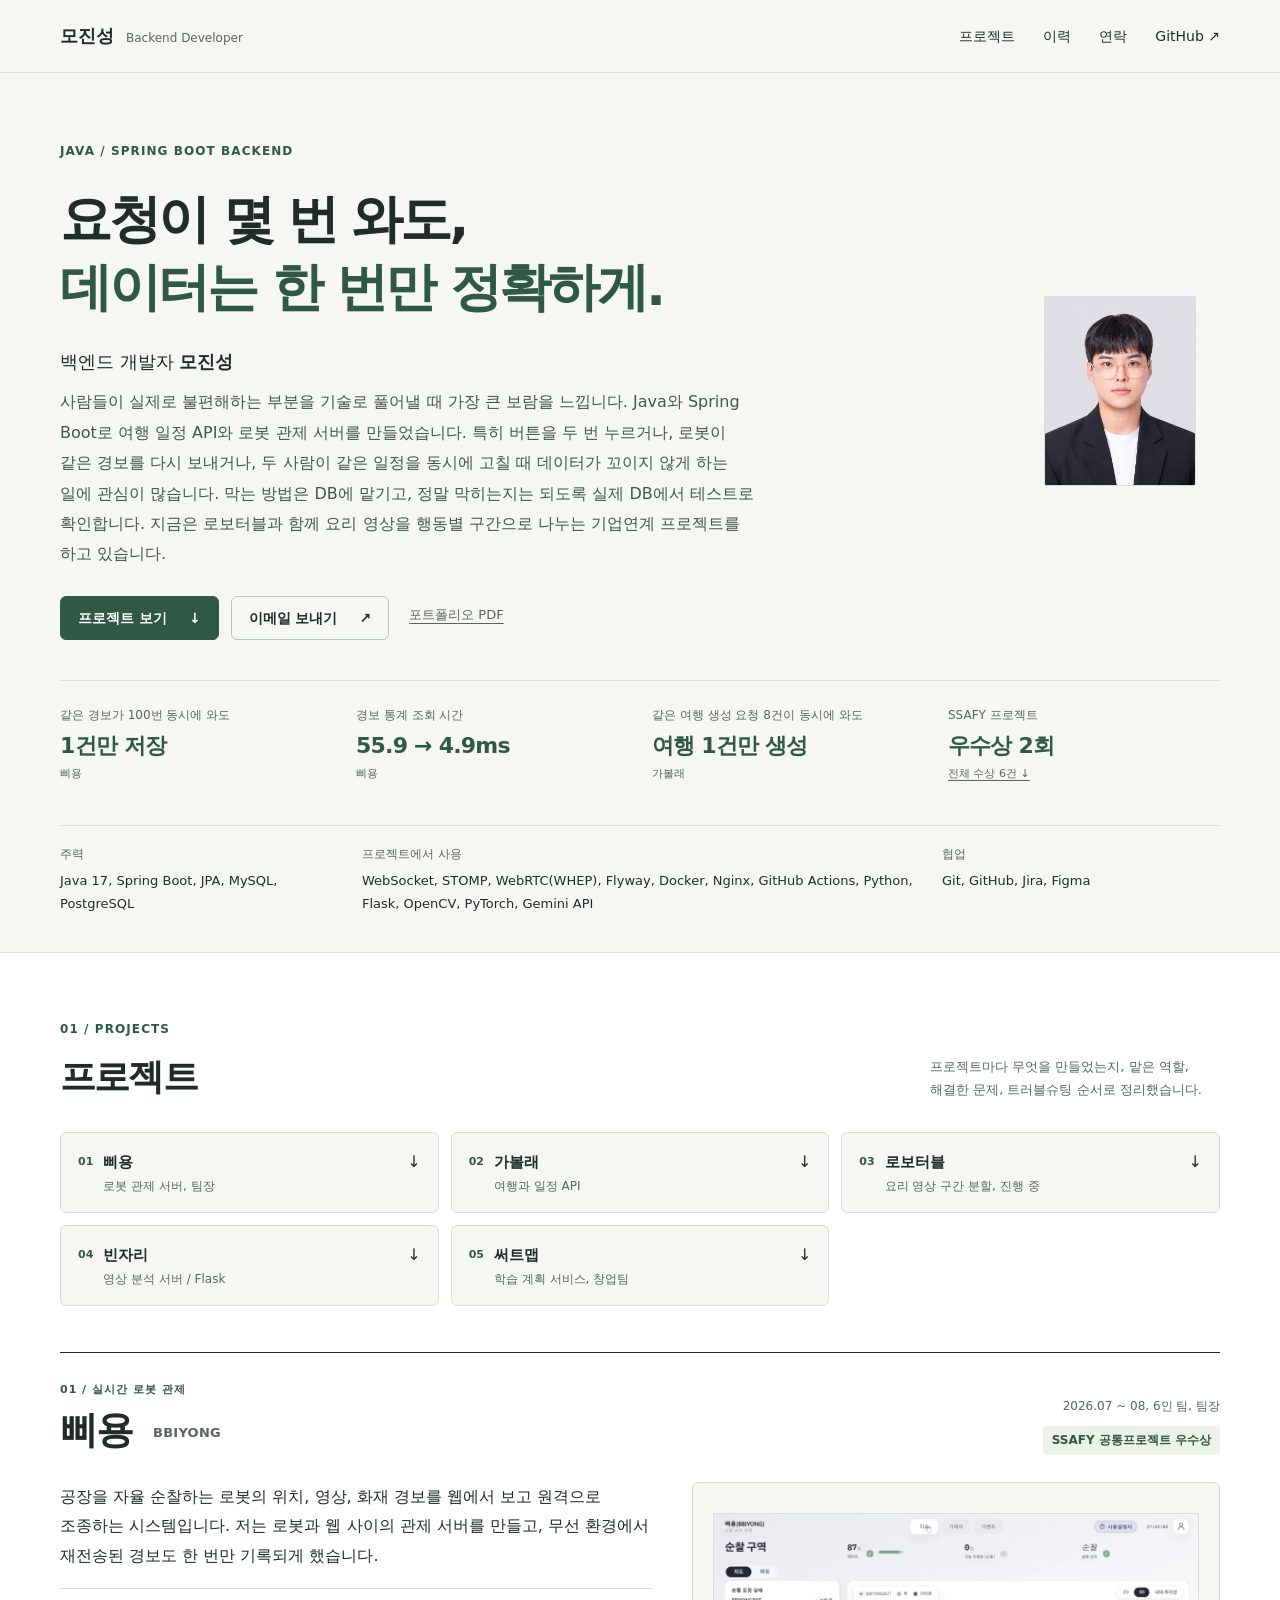
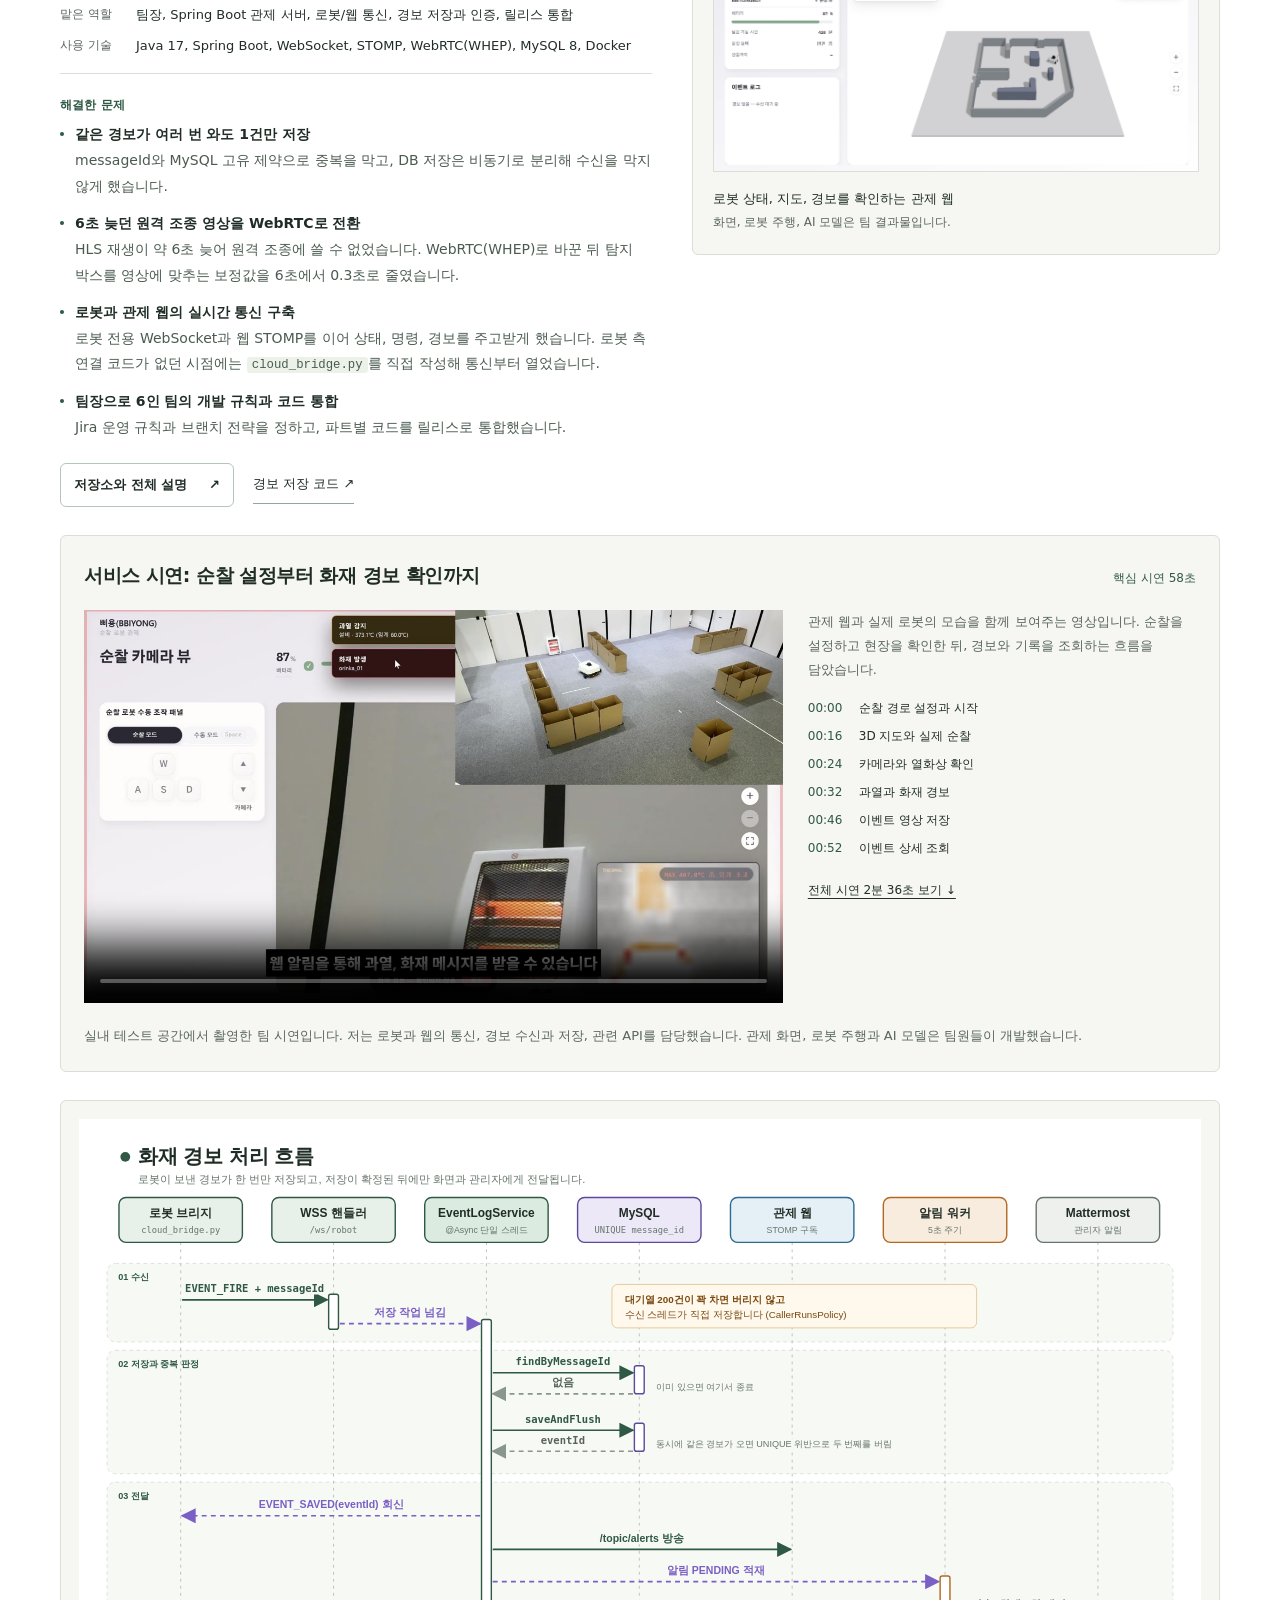
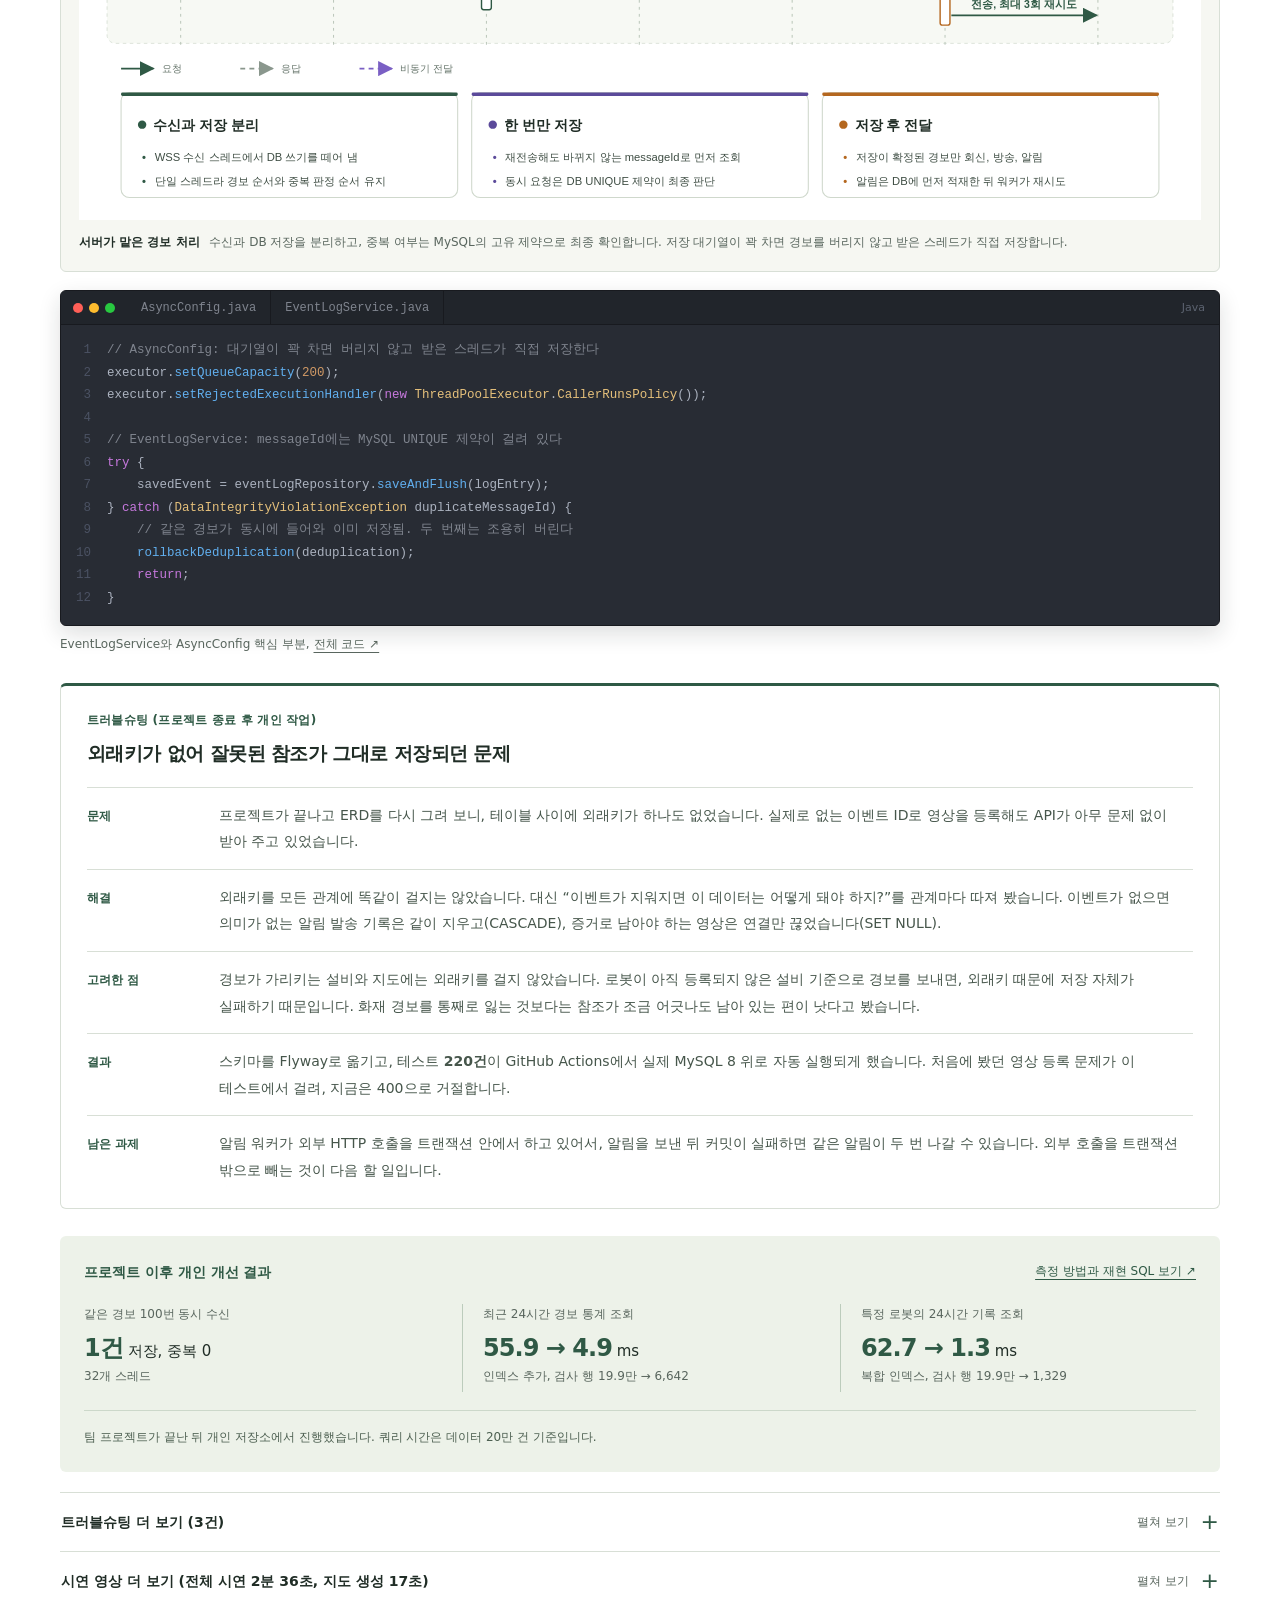
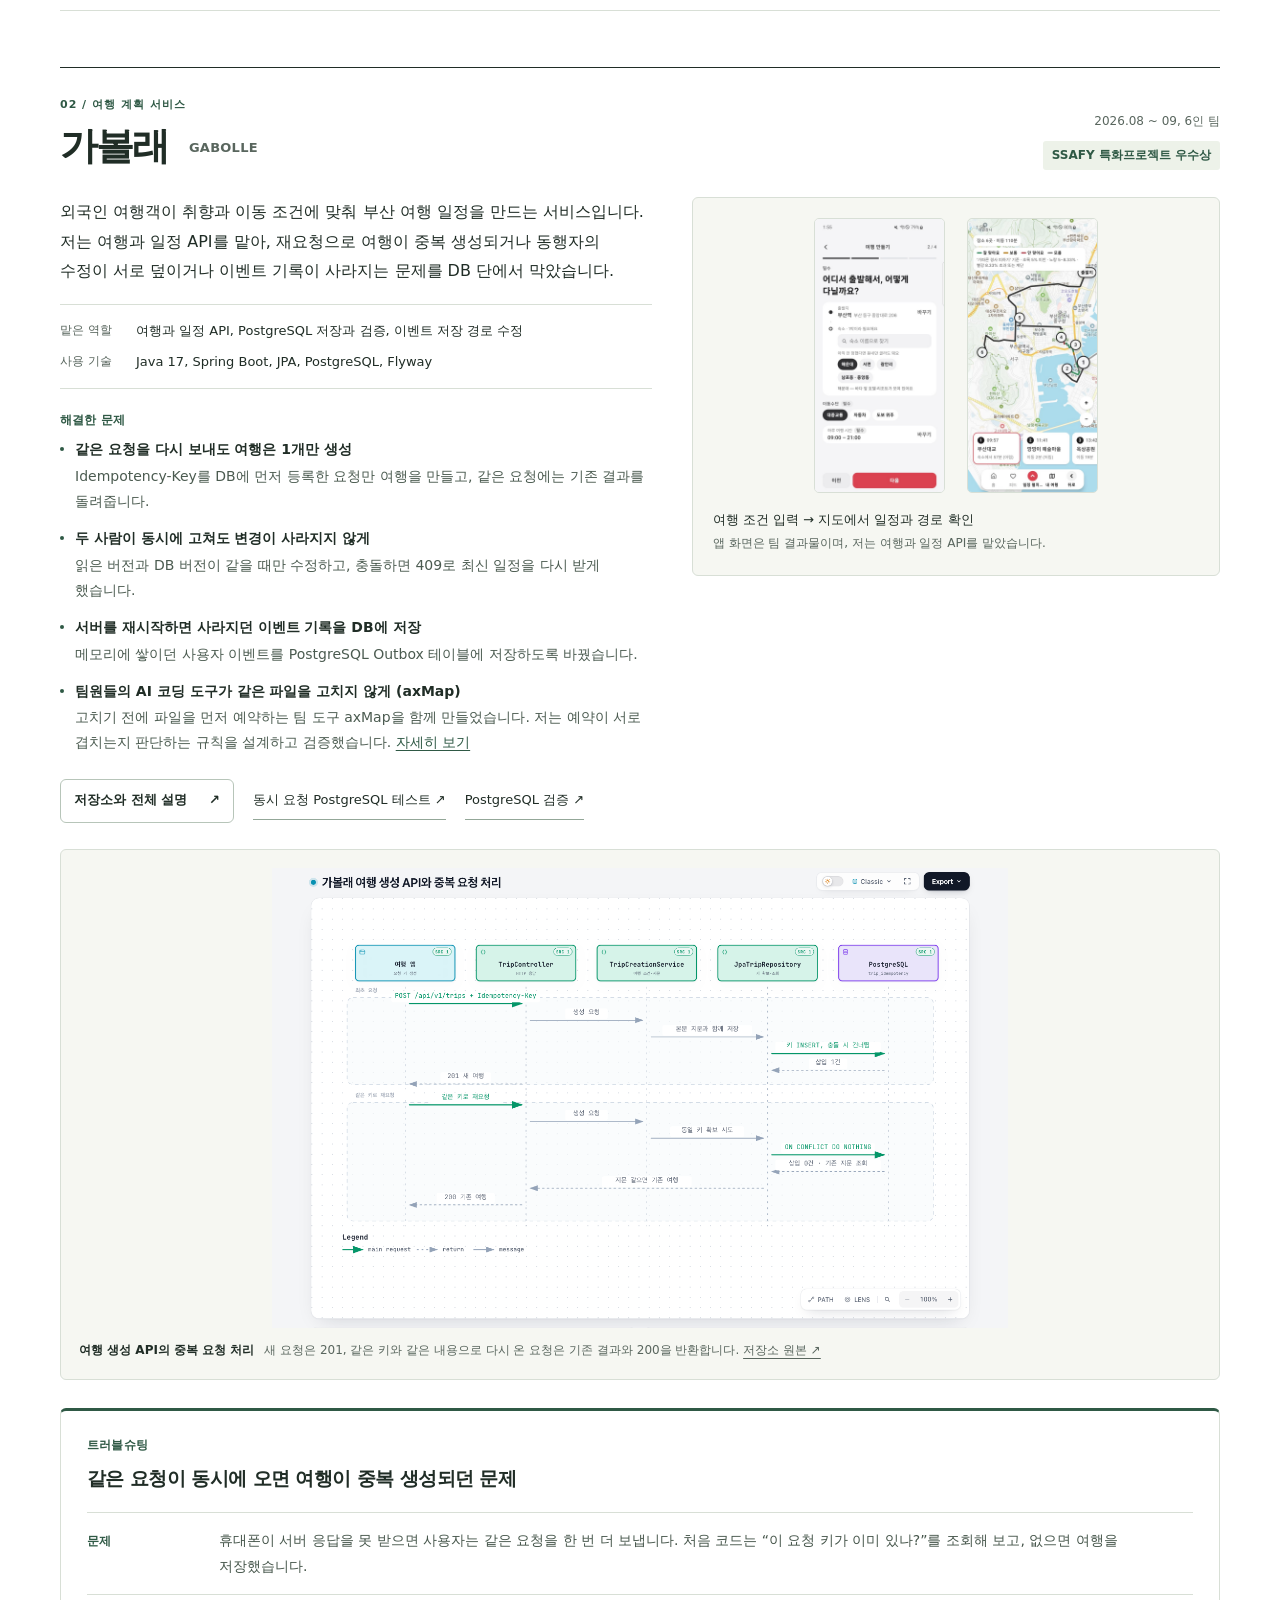
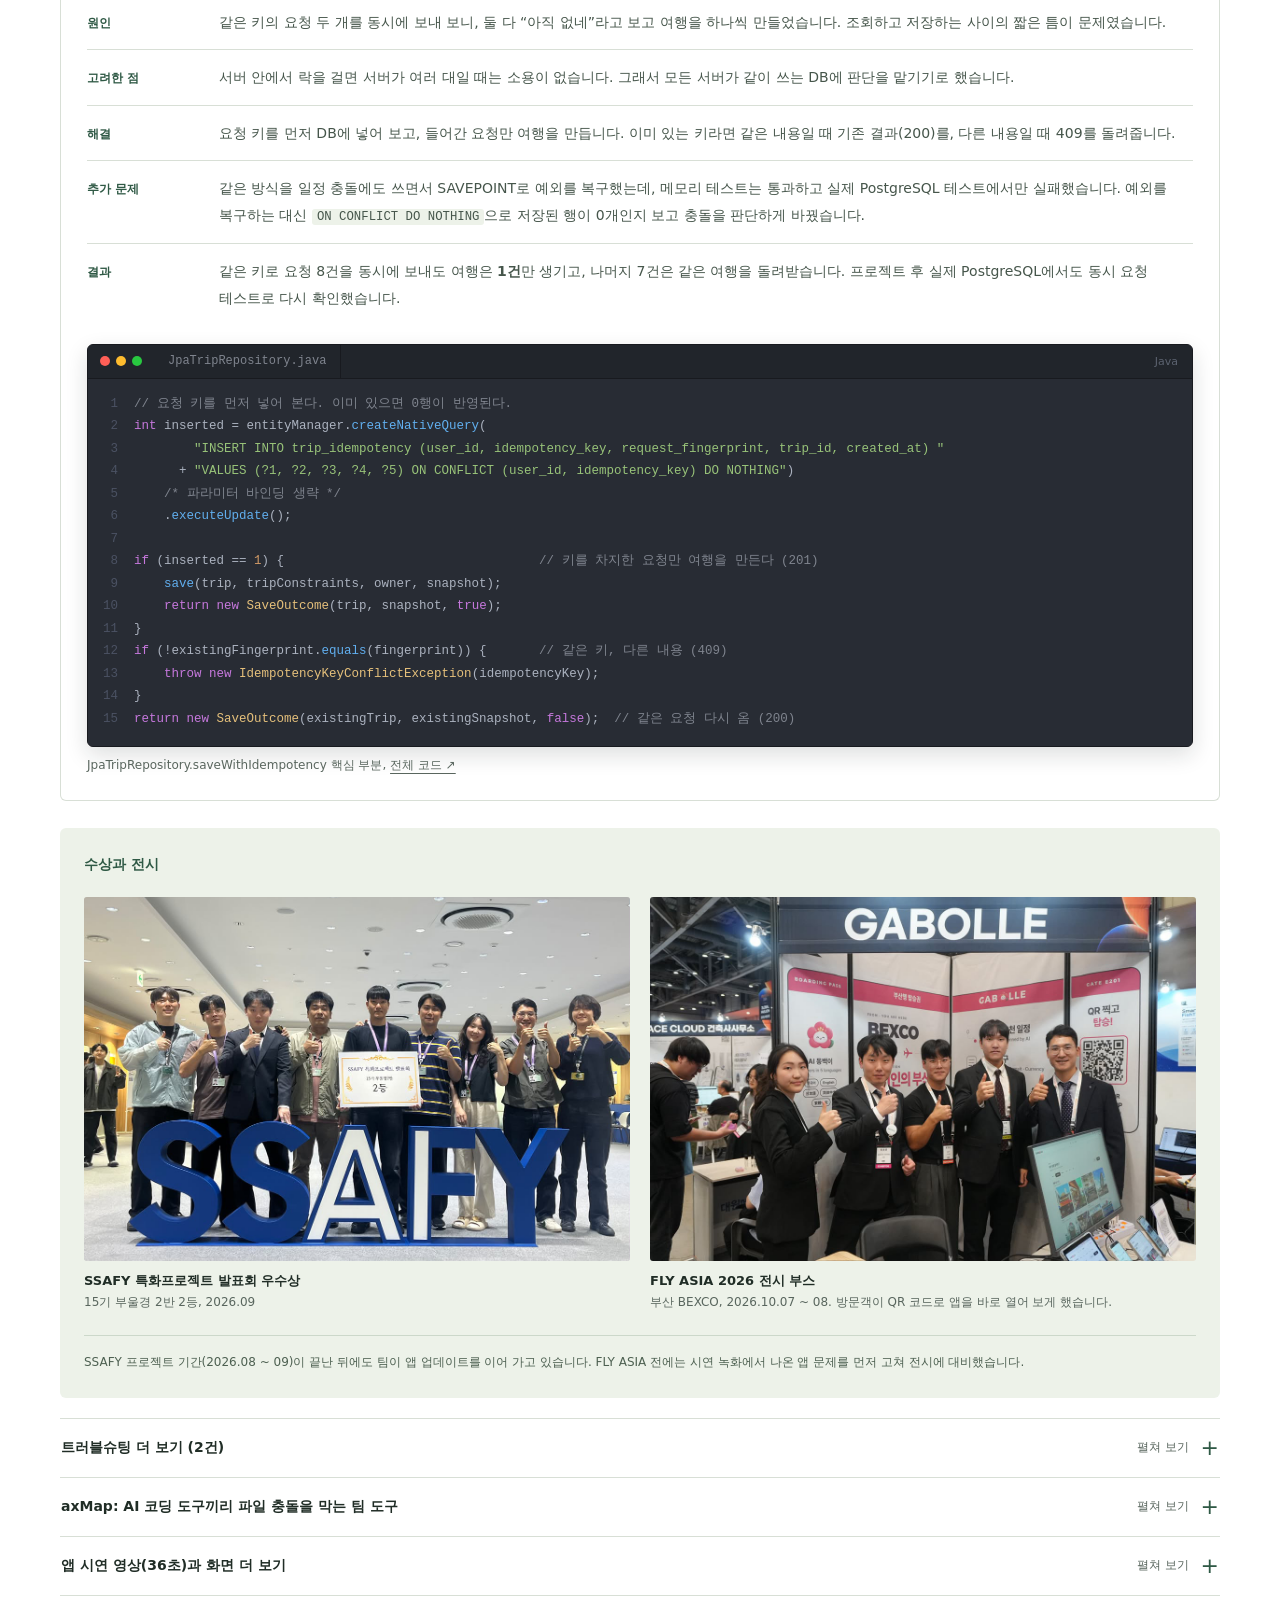
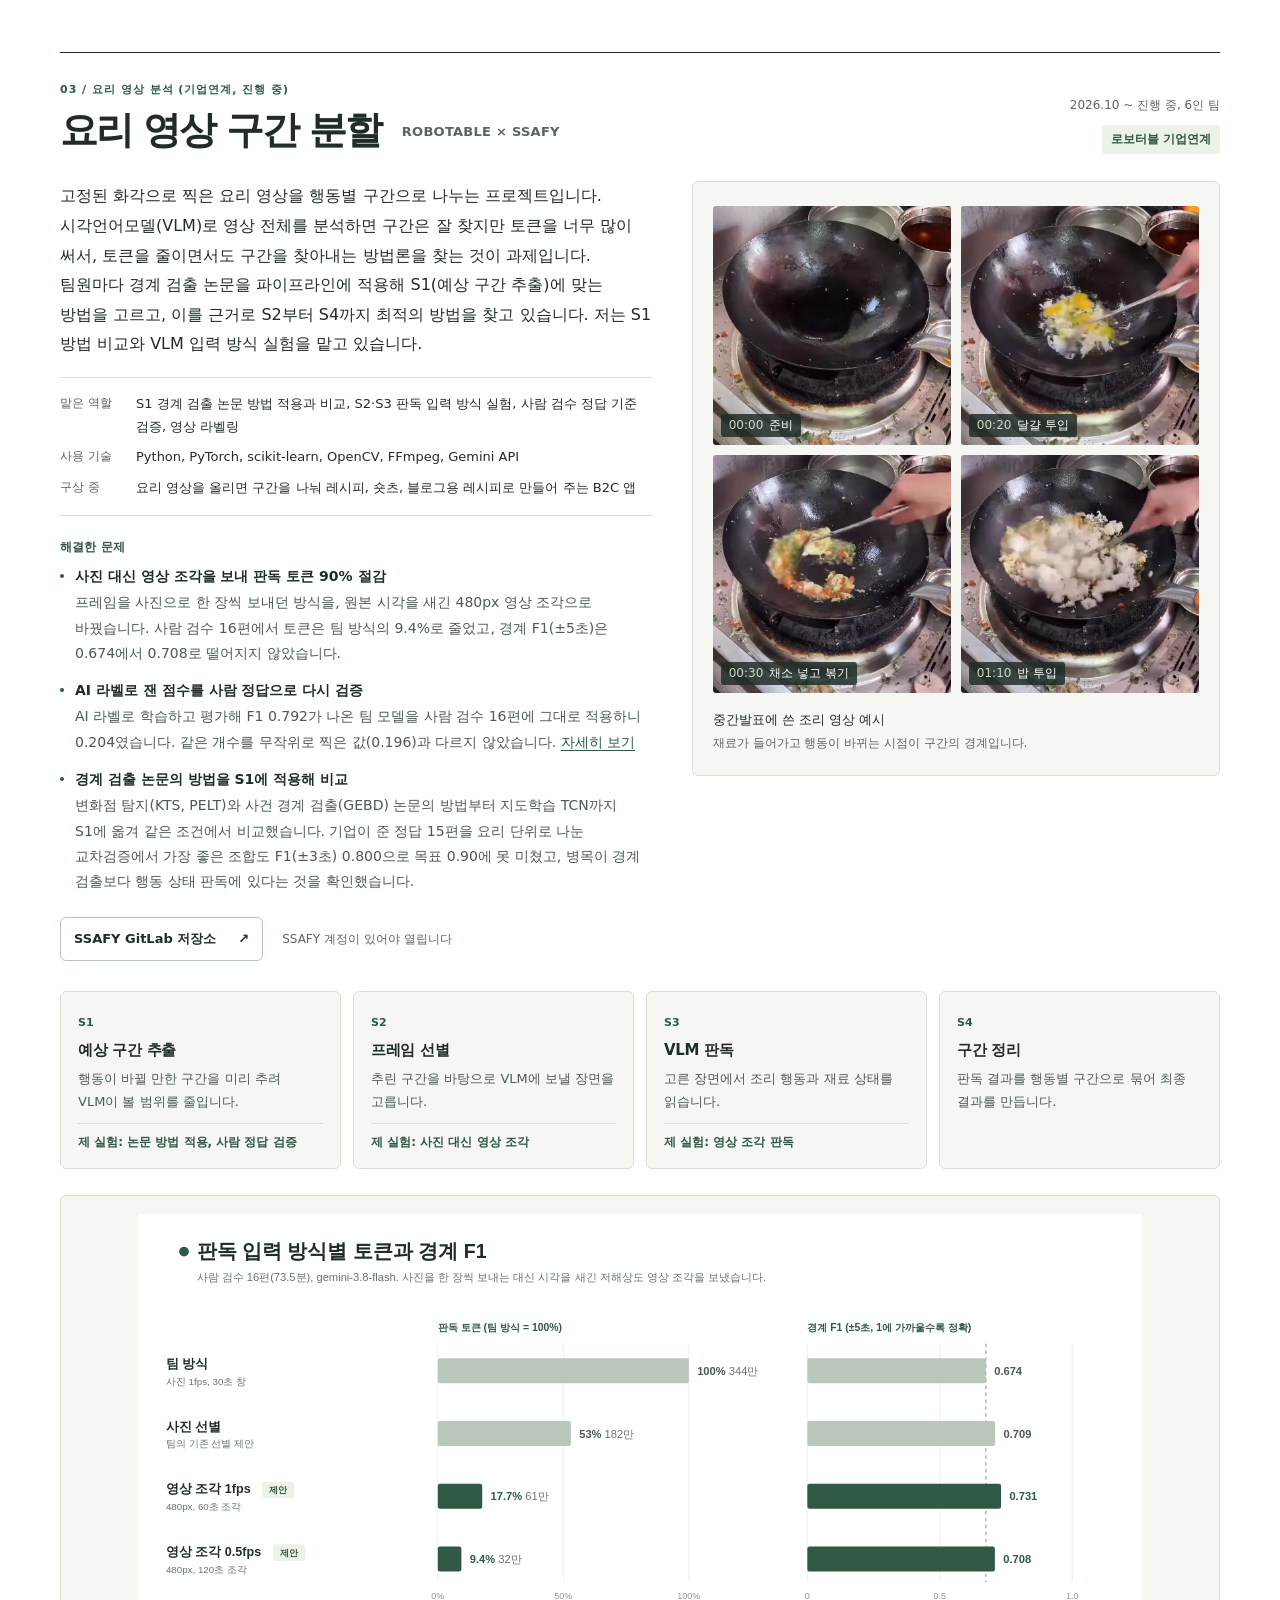
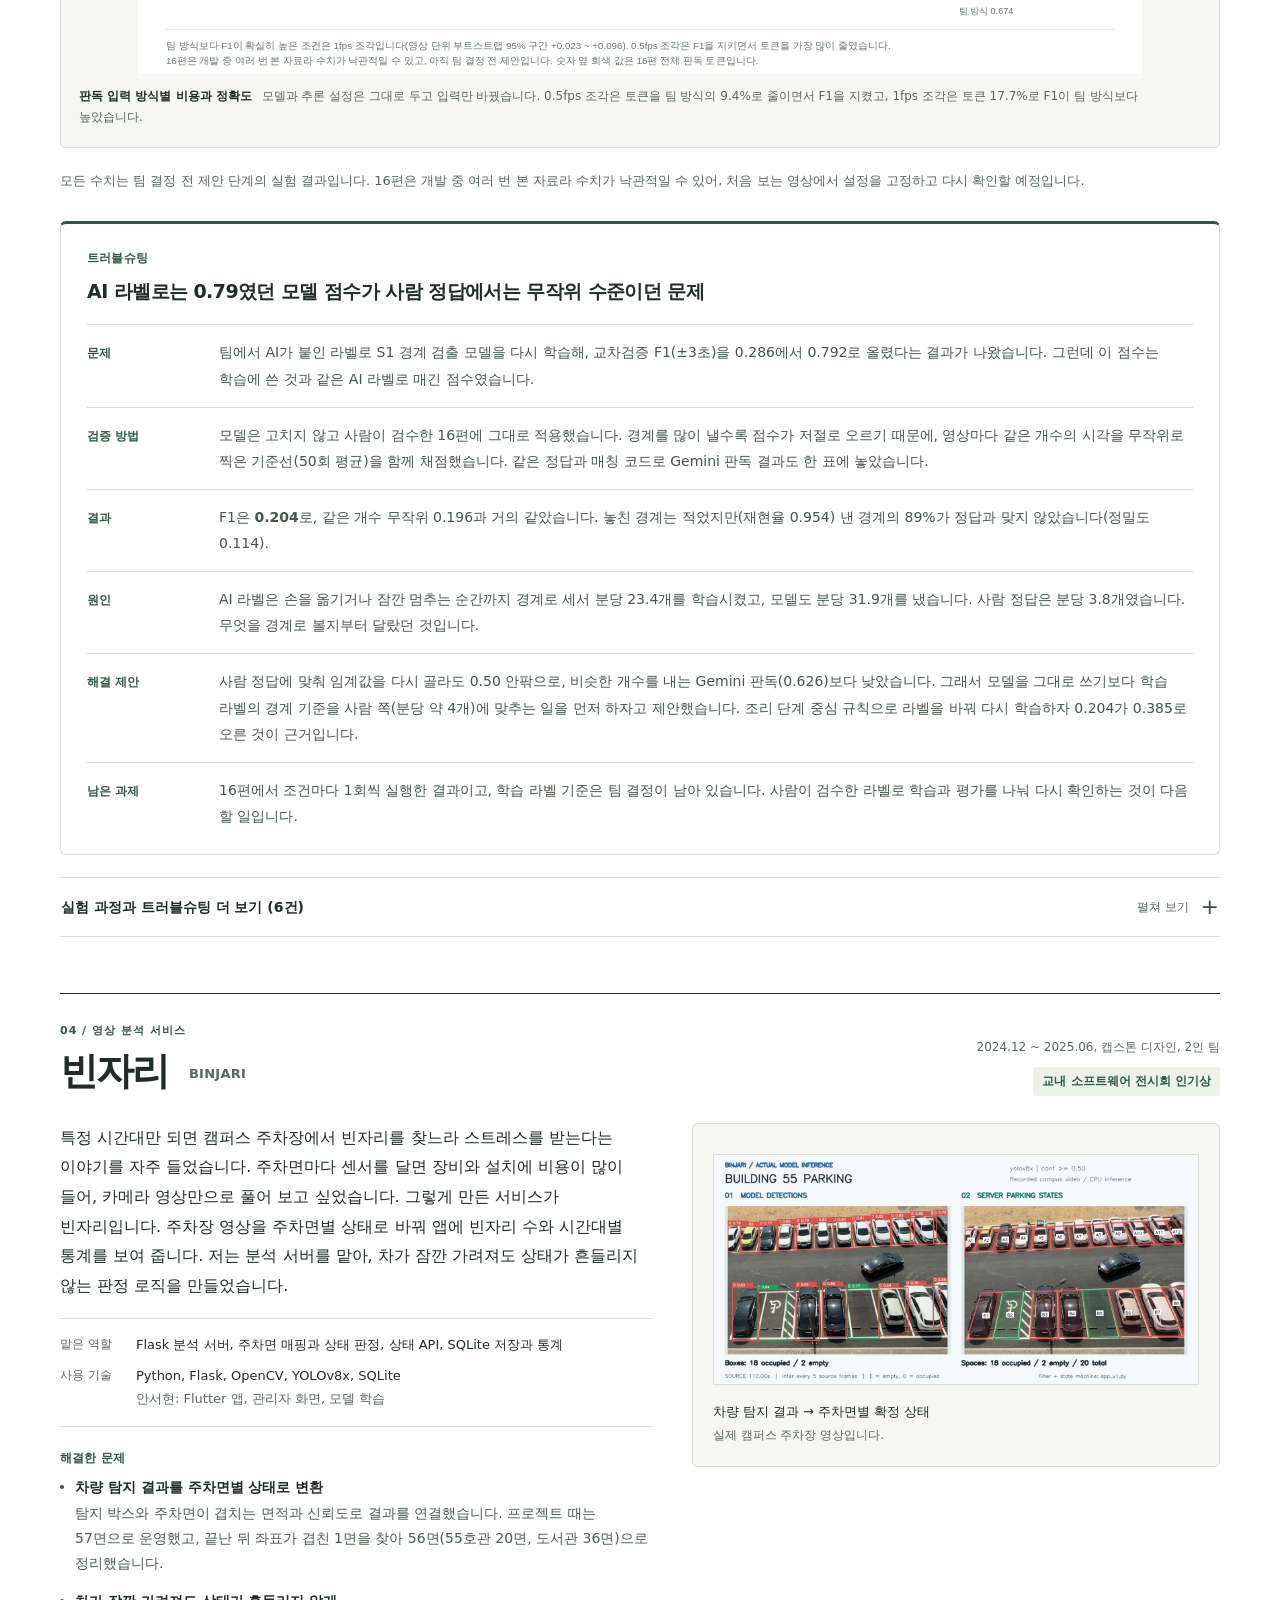
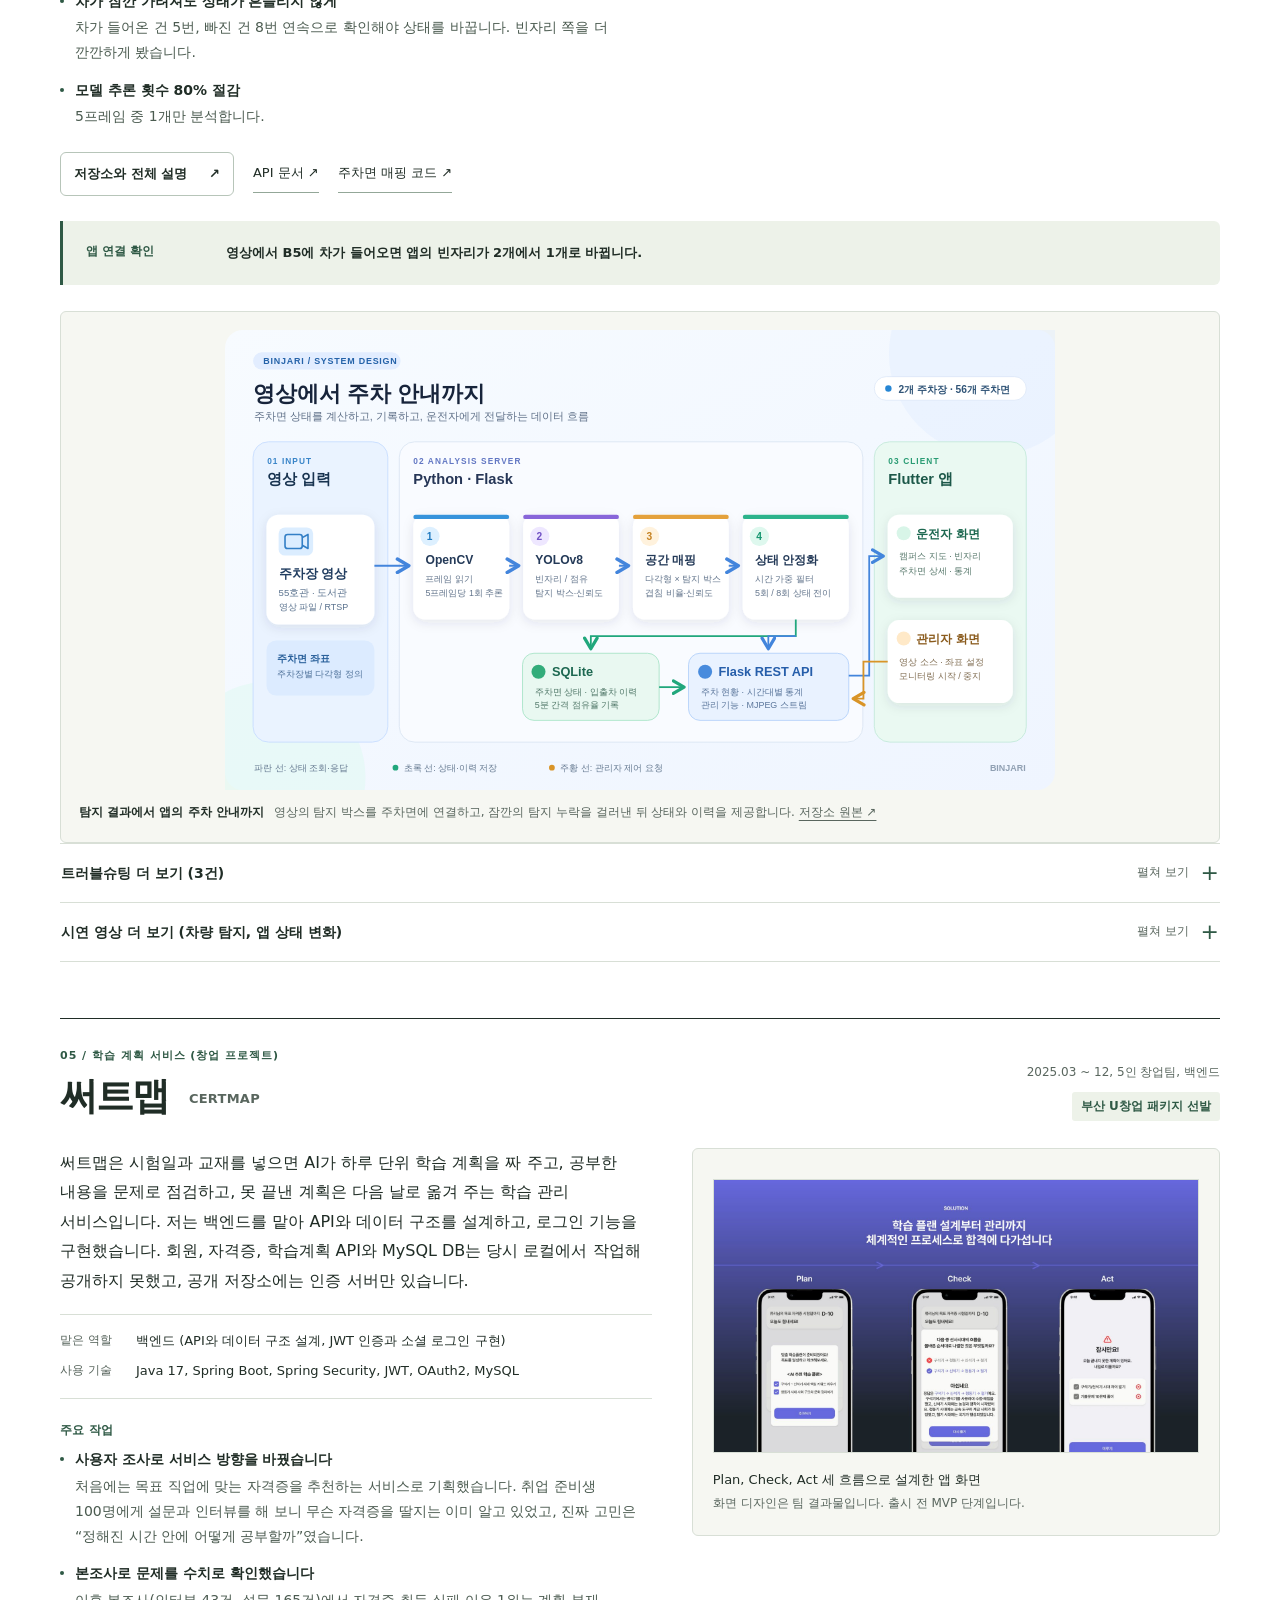
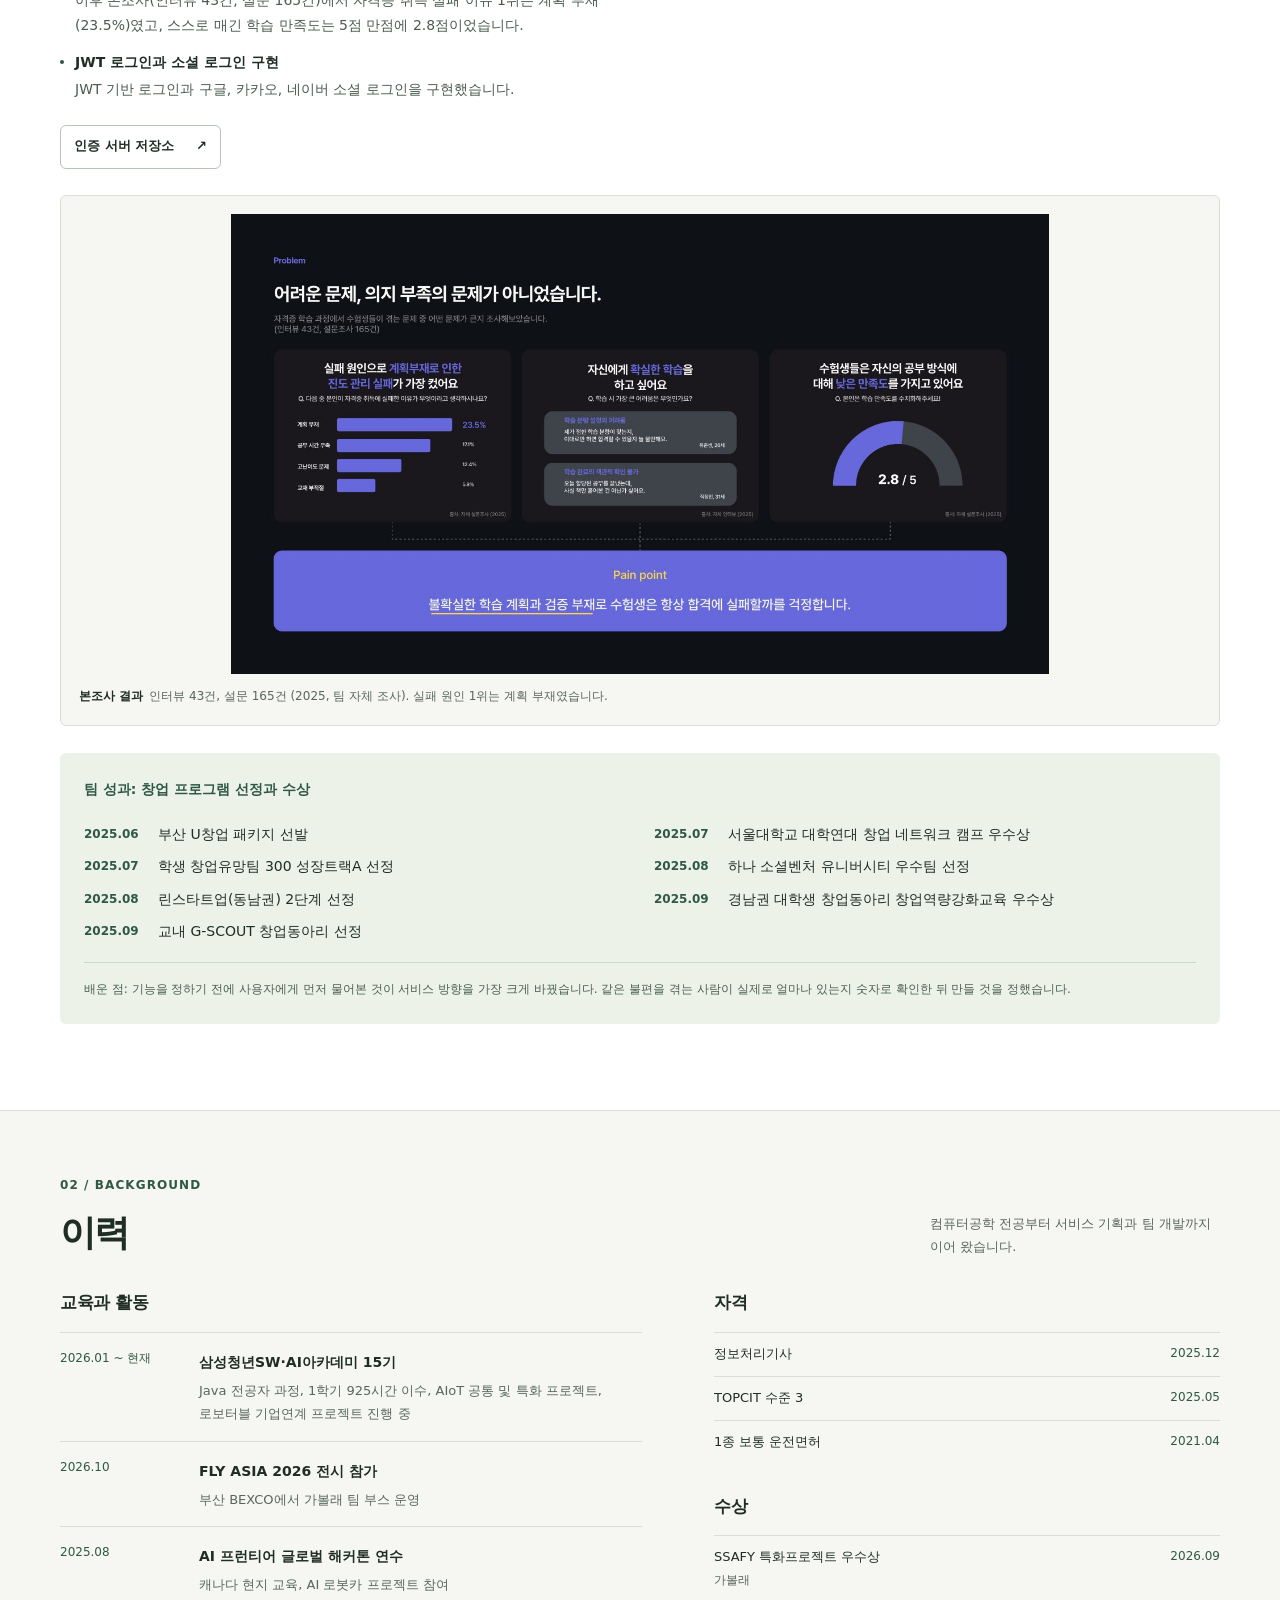
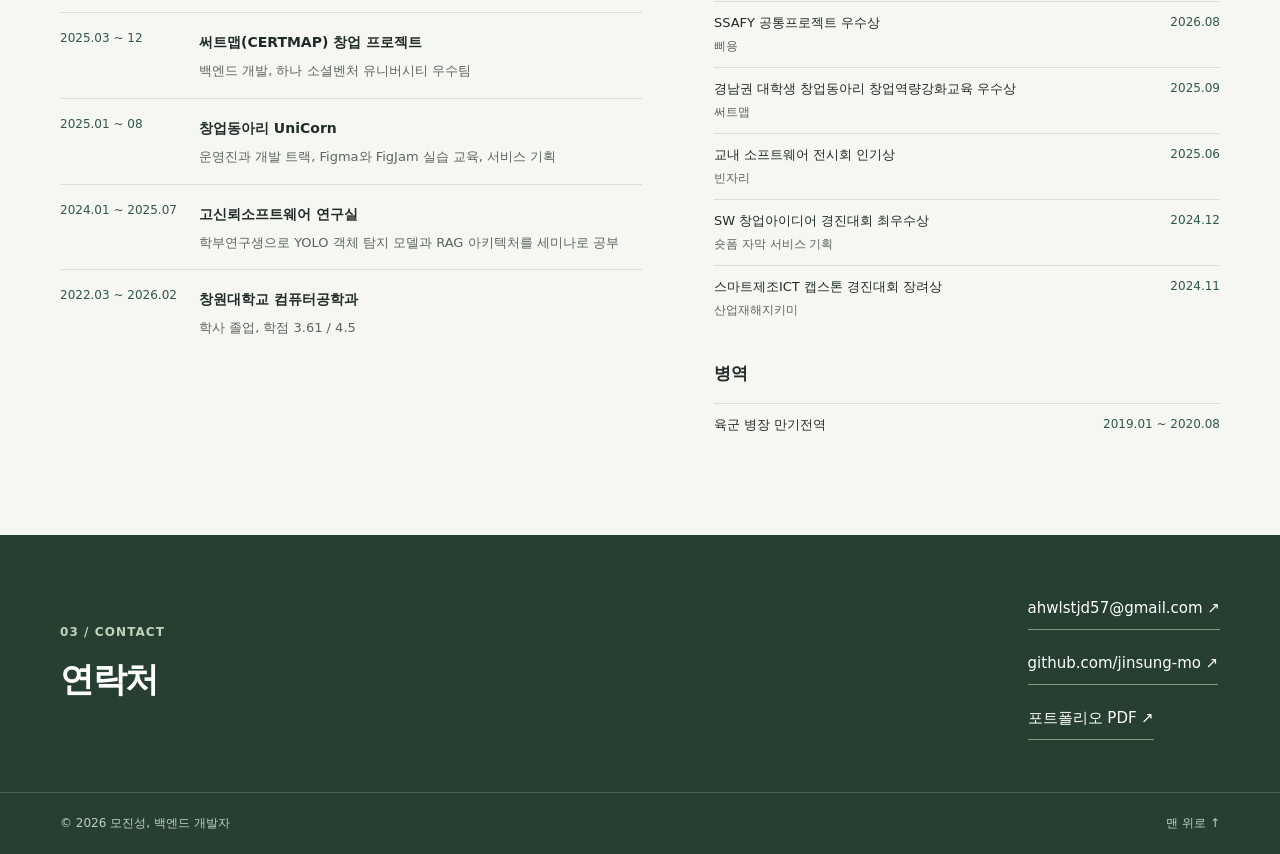
==== commit 4843308c: "docs: 써트맵 백엔드와 MySQL DB가 공개되지 않은 이유를 밝히고 사용 기술에 MySQL 추가 이력서의 "Spring Boot, MySQL로 회원·자격증·학습계획 DB와 백" ====
--- a/index.html
+++ b/index.html
@@ -275,8 +275,8 @@
       <article class="project" id="certmap" aria-labelledby="certmap-title">
         <header class="project-heading"><div><p class="project-kind">05 / 학습 계획 서비스 (창업 프로젝트)</p><h3 id="certmap-title">써트맵 <small>CERTMAP</small></h3></div><div class="project-meta"><p>2025.03 ~ 12, 5인 창업팀, 백엔드</p><span class="award">부산 U창업 패키지 선발</span></div></header>
         <div class="project-intro">
-          <div class="project-summary"><p class="service-intro">써트맵은 시험일과 교재를 넣으면 AI가 하루 단위 학습 계획을 짜 주고, 공부한 내용을 문제로 점검하고, 못 끝낸 계획은 다음 날로 옮겨 주는 학습 관리 서비스입니다. 저는 백엔드를 맡아 API와 데이터 구조를 설계하고, 로그인 기능을 구현했습니다.</p>
-            <dl class="project-facts"><div><dt>맡은 역할</dt><dd>백엔드 (API와 데이터 구조 설계, JWT 인증과 소셜 로그인 구현)</dd></div><div><dt>사용 기술</dt><dd>Java 17, Spring Boot, Spring Security, JWT, OAuth2</dd></div></dl>
+          <div class="project-summary"><p class="service-intro">써트맵은 시험일과 교재를 넣으면 AI가 하루 단위 학습 계획을 짜 주고, 공부한 내용을 문제로 점검하고, 못 끝낸 계획은 다음 날로 옮겨 주는 학습 관리 서비스입니다. 저는 백엔드를 맡아 API와 데이터 구조를 설계하고, 로그인 기능을 구현했습니다. 회원, 자격증, 학습계획 API와 MySQL DB는 당시 로컬에서 작업해 공개하지 못했고, 공개 저장소에는 인증 서버만 있습니다.</p>
+            <dl class="project-facts"><div><dt>맡은 역할</dt><dd>백엔드 (API와 데이터 구조 설계, JWT 인증과 소셜 로그인 구현)</dd></div><div><dt>사용 기술</dt><dd>Java 17, Spring Boot, Spring Security, JWT, OAuth2, MySQL</dd></div></dl>
             <p class="list-label">주요 작업</p><ul class="contribution-list"><li><strong>사용자 조사로 서비스 방향을 바꿨습니다</strong><span>처음에는 목표 직업에 맞는 자격증을 추천하는 서비스로 기획했습니다. 취업 준비생 100명에게 설문과 인터뷰를 해 보니 무슨 자격증을 딸지는 이미 알고 있었고, 진짜 고민은 “정해진 시간 안에 어떻게 공부할까”였습니다.</span></li><li><strong>본조사로 문제를 수치로 확인했습니다</strong><span>이후 본조사(인터뷰 43건, 설문 165건)에서 자격증 취득 실패 이유 1위는 계획 부재(23.5%)였고, 스스로 매긴 학습 만족도는 5점 만점에 2.8점이었습니다.</span></li><li><strong>JWT 로그인과 소셜 로그인 구현</strong><span>JWT 기반 로그인과 구글, 카카오, 네이버 소셜 로그인을 구현했습니다.</span></li></ul>
             <div class="project-links"><a class="button button-small" href="https://github.com/jinsung-mo/certmap" target="_blank" rel="noopener noreferrer">인증 서버 저장소 <span aria-hidden="true">↗</span></a></div>
           </div>
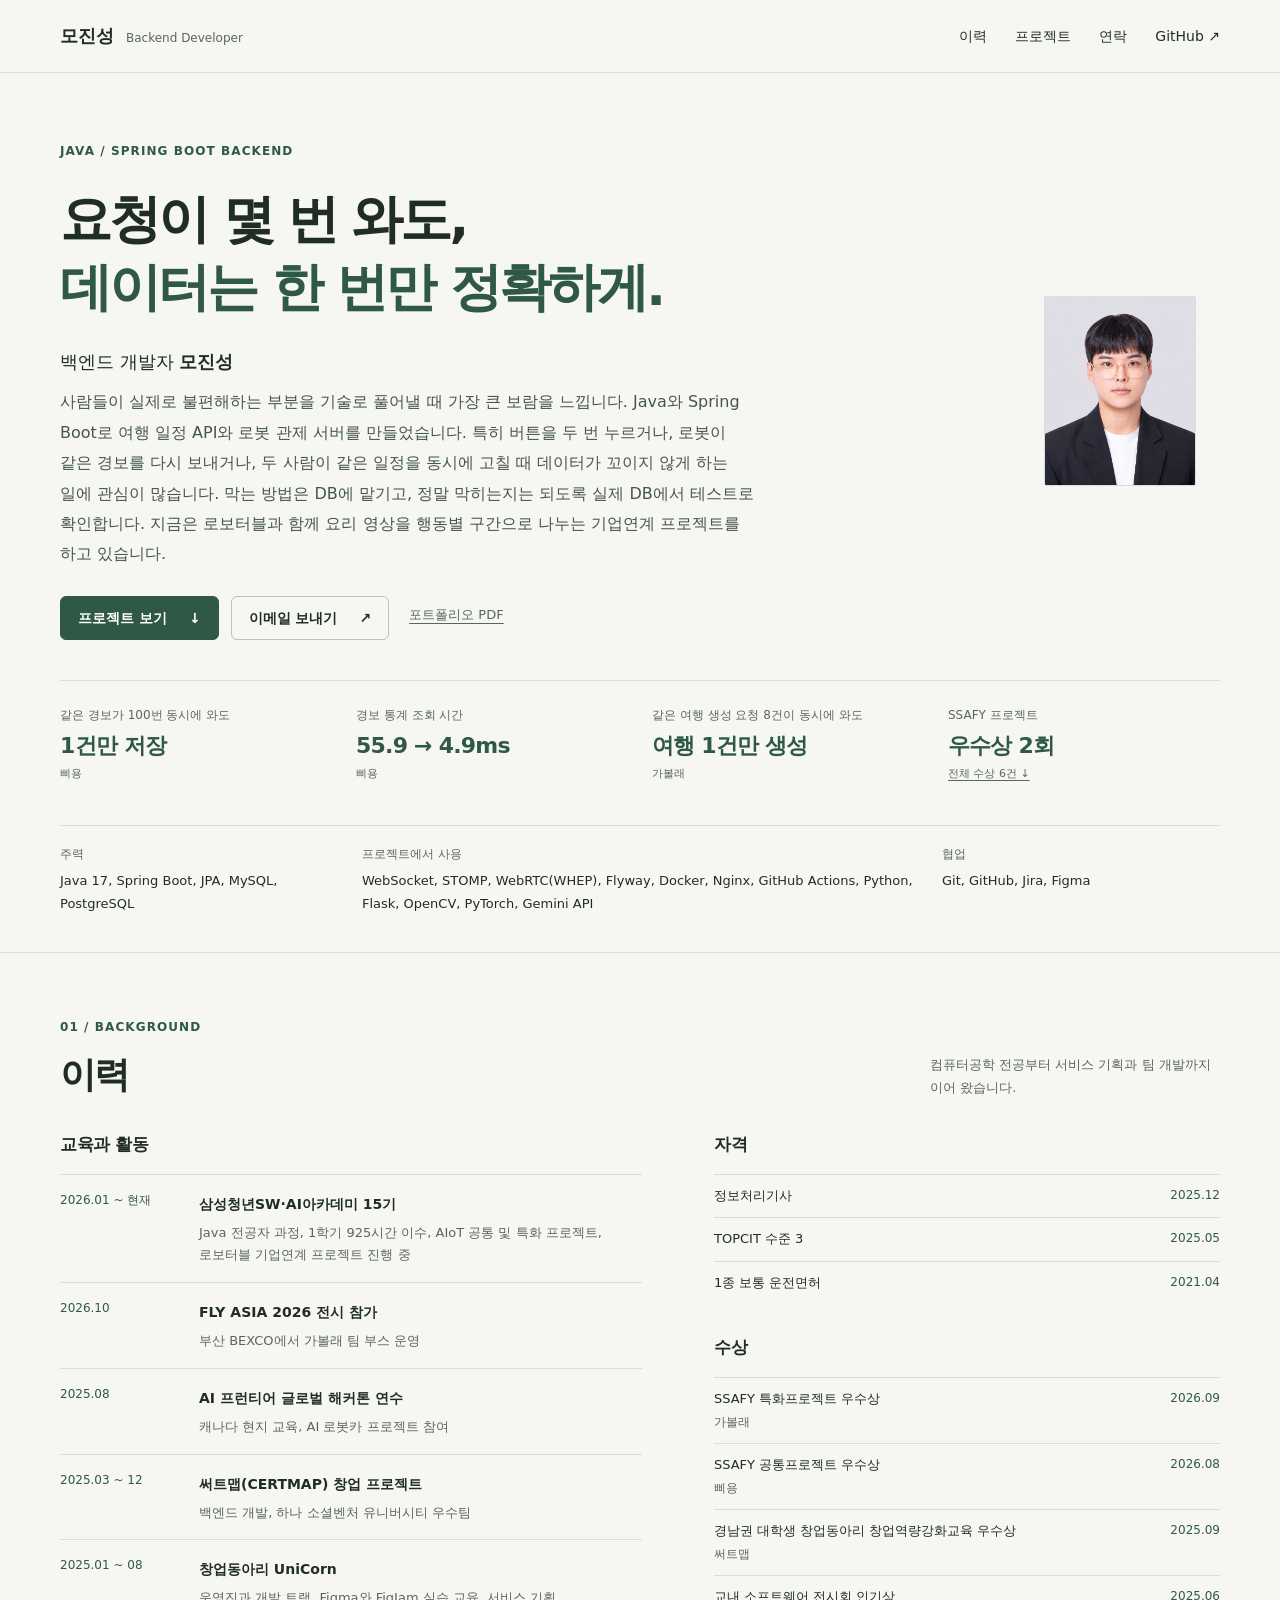
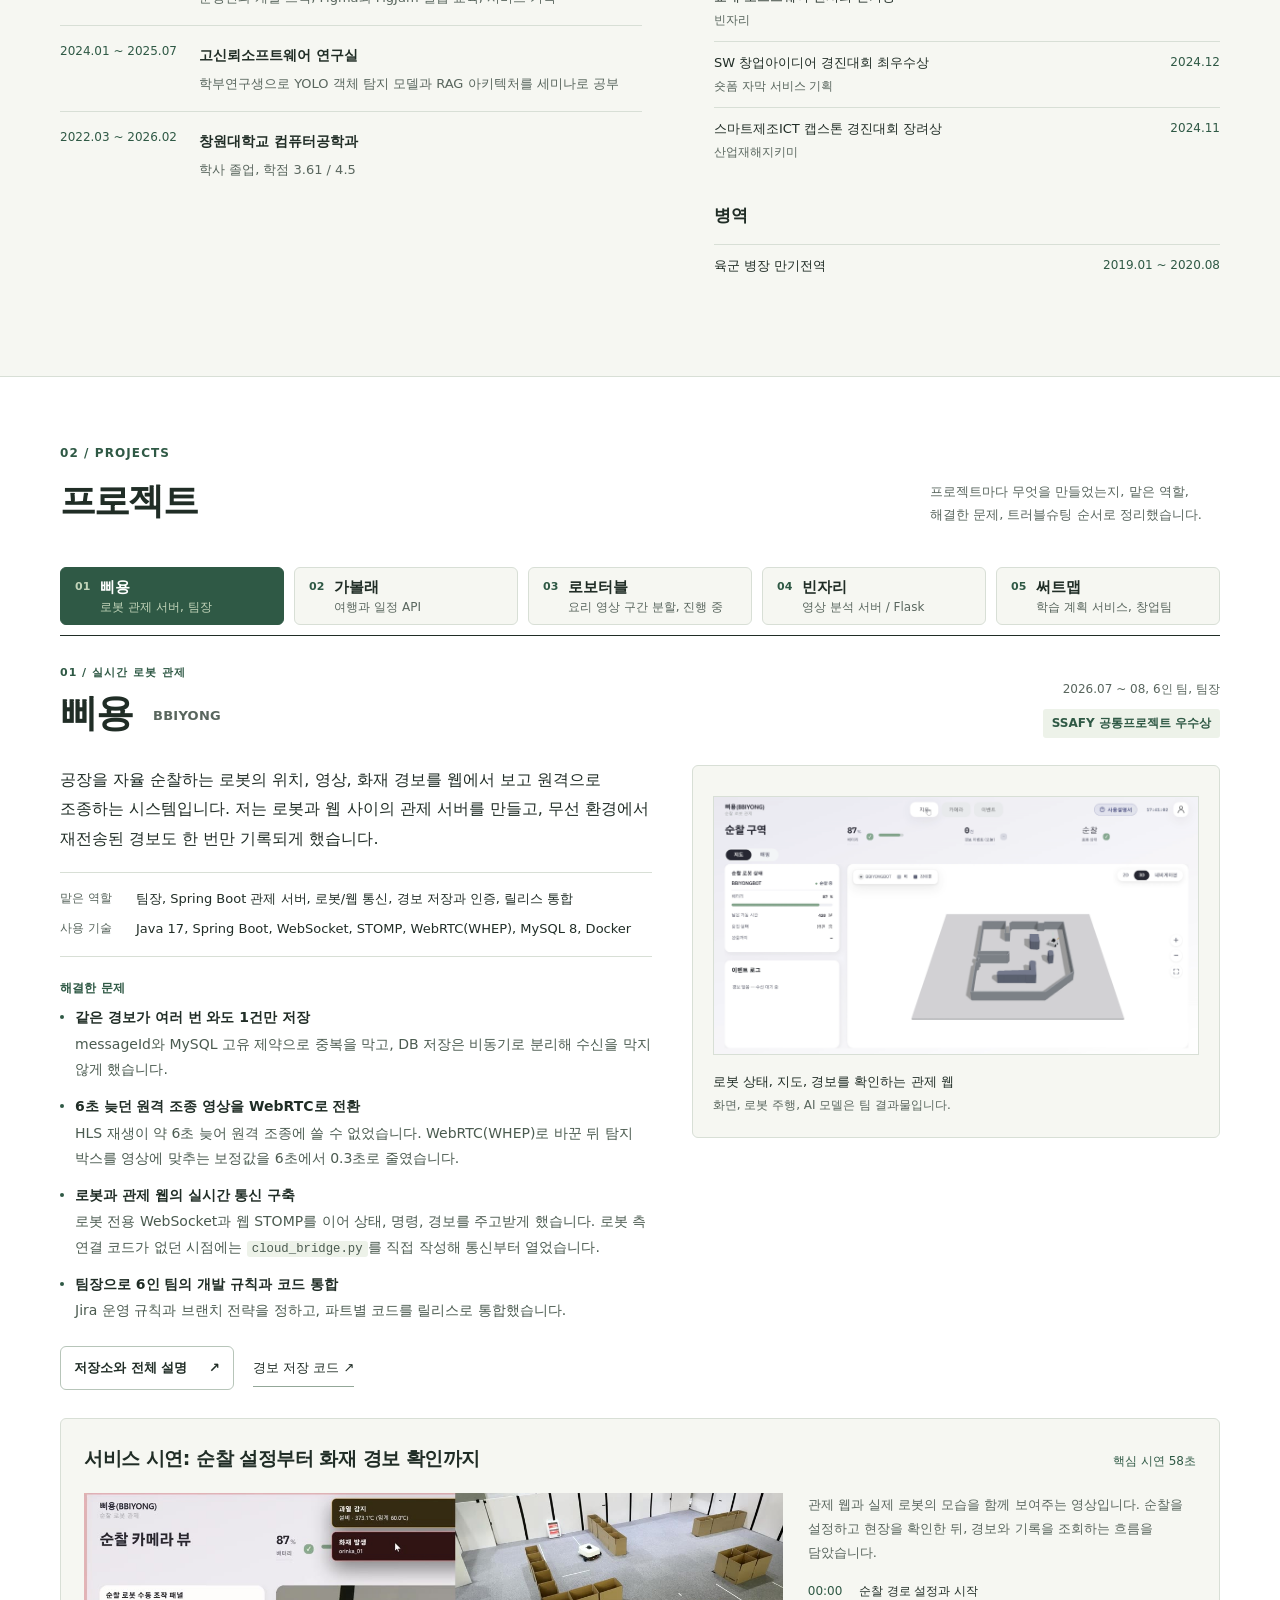
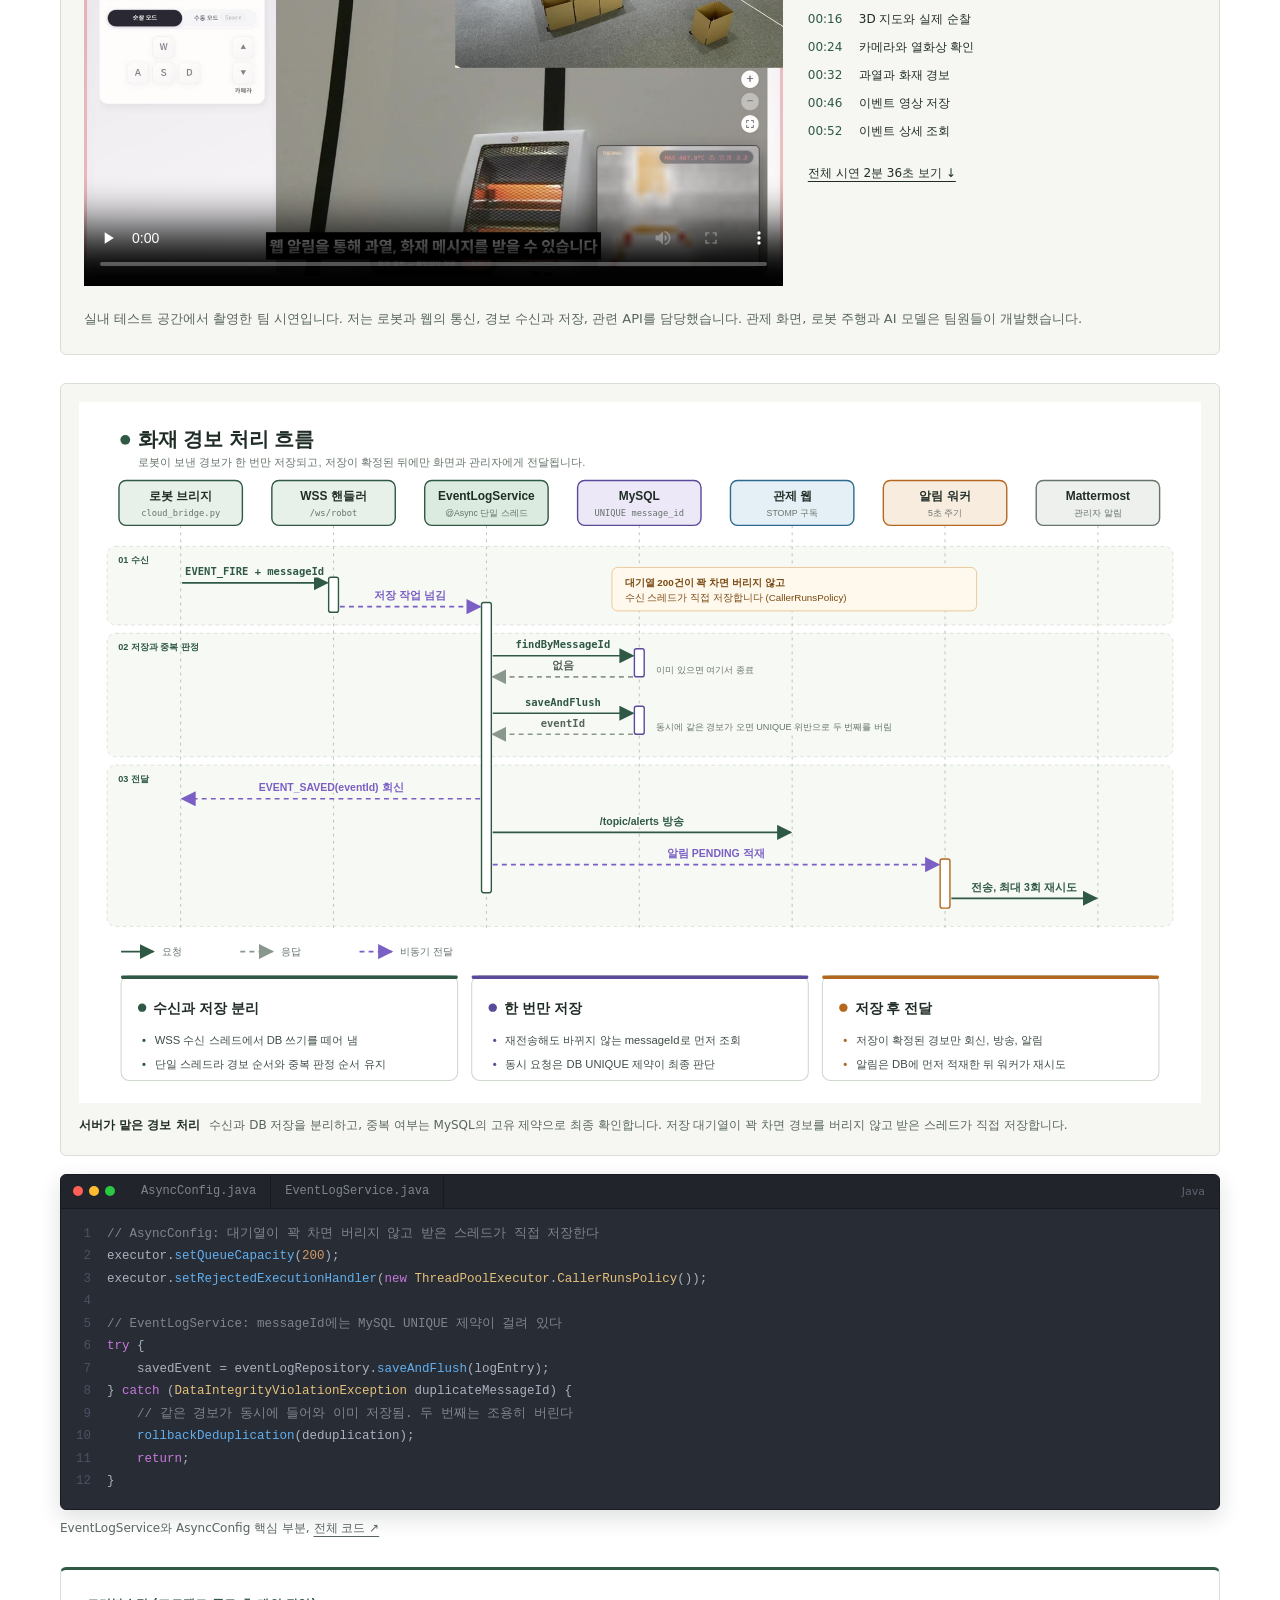
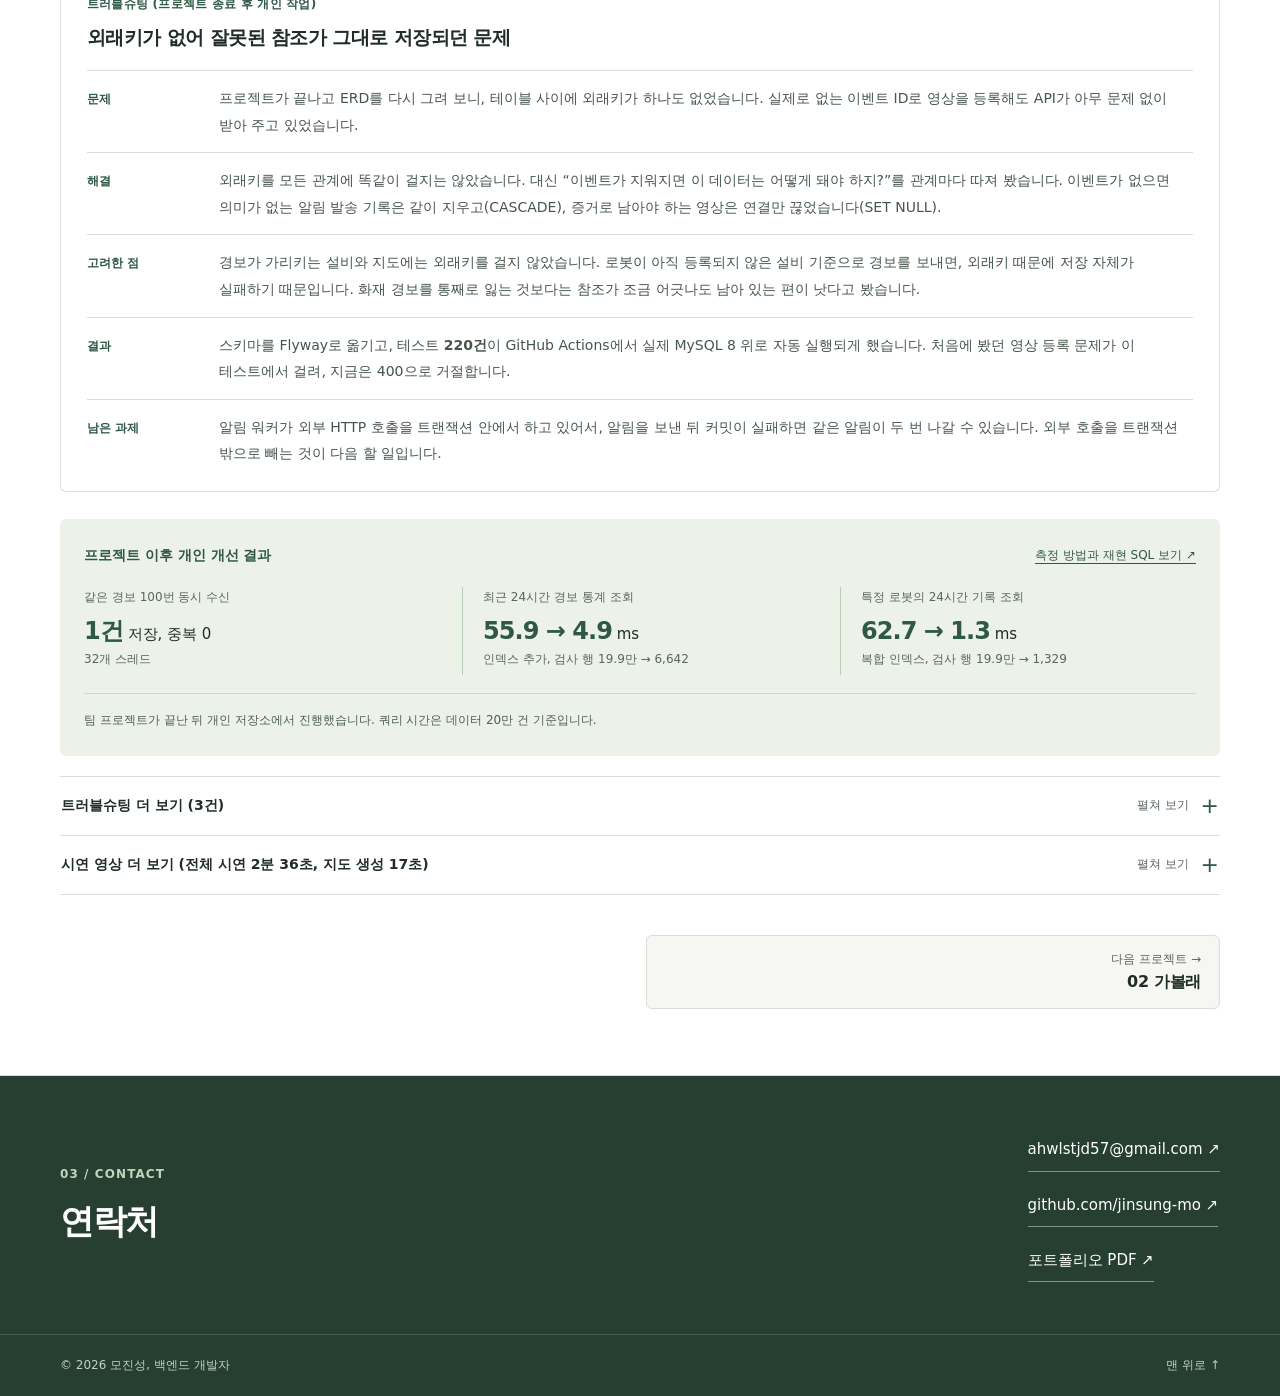
==== commit 76a33d50: "feat: 이력을 프로젝트 앞으로 옮기고 프로젝트를 하나씩 골라 보게 변경 세로로 길게 이어지던 프로젝트 5개를 한 번에 하나만 보여 줘서 스크롤을 줄인다. 페이지 길이: 데스크톱" ====
--- a/index.html
+++ b/index.html
@@ -14,15 +14,15 @@
   <meta property="og:image:alt" content="삐용 프로젝트의 로봇 관제 웹 화면">
   <meta name="twitter:card" content="summary_large_image">
   <link rel="canonical" href="https://jinsung-mo.github.io/">
-  <link rel="stylesheet" href="styles.css?v=20261028-readable">
-  <script src="script.js?v=20261022-collaboration-merge" defer></script>
+  <link rel="stylesheet" href="styles.css?v=20261030-project-tabs">
+  <script src="script.js?v=20261030-project-tabs" defer></script>
   <title>모진성 | Java · Spring Boot 백엔드 개발자</title>
 </head>
 <body>
   <a class="skip" href="#main">본문으로 이동</a>
   <header class="site-header"><div class="wrap header-inner">
     <a class="brand" href="#top">모진성<span>Backend Developer</span></a>
-    <nav aria-label="주 메뉴"><a href="#projects">프로젝트</a><a href="#about">이력</a><a href="#contact">연락</a><a class="" href="https://github.com/jinsung-mo" target="_blank" rel="noopener noreferrer">GitHub <span aria-hidden="true">↗</span></a></nav>
+    <nav aria-label="주 메뉴"><a href="#about">이력</a><a href="#projects">프로젝트</a><a href="#contact">연락</a><a class="" href="https://github.com/jinsung-mo" target="_blank" rel="noopener noreferrer">GitHub <span aria-hidden="true">↗</span></a></nav>
   </div></header>
   <main id="main">
     <section class="hero wrap" id="top" aria-labelledby="hero-title">
@@ -45,8 +45,28 @@
         <div><dt>협업</dt><dd>Git, GitHub, Jira, Figma</dd></div>
       </dl>
     </section>
+    <section class="about-section" id="about" aria-labelledby="about-title"><div class="wrap">
+      <div class="section-head"><div><p class="section-number">01 / BACKGROUND</p><h2 id="about-title">이력</h2></div><p>컴퓨터공학 전공부터 서비스 기획과 팀 개발까지 이어 왔습니다.</p></div>
+      <div class="about-grid">
+        <div>
+          <h3>교육과 활동</h3>
+          <div class="resume-line"><time>2026.01 ~ 현재</time><div><strong>삼성청년SW·AI아카데미 15기</strong><p>Java 전공자 과정, 1학기 925시간 이수, AIoT 공통 및 특화 프로젝트, 로보터블 기업연계 프로젝트 진행 중</p></div></div>
+          <div class="resume-line"><time>2026.10</time><div><strong>FLY ASIA 2026 전시 참가</strong><p>부산 BEXCO에서 가볼래 팀 부스 운영</p></div></div>
+          <div class="resume-line"><time>2025.08</time><div><strong>AI 프런티어 글로벌 해커톤 연수</strong><p>캐나다 현지 교육, AI 로봇카 프로젝트 참여</p></div></div>
+          <div class="resume-line"><time>2025.03 ~ 12</time><div><strong>써트맵(CERTMAP) 창업 프로젝트</strong><p>백엔드 개발, 하나 소셜벤처 유니버시티 우수팀</p></div></div>
+          <div class="resume-line"><time>2025.01 ~ 08</time><div><strong>창업동아리 UniCorn</strong><p>운영진과 개발 트랙, Figma와 FigJam 실습 교육, 서비스 기획</p></div></div>
+          <div class="resume-line"><time>2024.01 ~ 2025.07</time><div><strong>고신뢰소프트웨어 연구실</strong><p>학부연구생으로 YOLO 객체 탐지 모델과 RAG 아키텍처를 세미나로 공부</p></div></div>
+          <div class="resume-line"><time>2022.03 ~ 2026.02</time><div><strong>창원대학교 컴퓨터공학과</strong><p>학사 졸업, 학점 3.61 / 4.5</p></div></div>
+                  </div>
+        <div>
+          <div class="about-group"><h3>자격</h3><div class="simple-line"><span>정보처리기사</span><time>2025.12</time></div><div class="simple-line"><span>TOPCIT 수준 3</span><time>2025.05</time></div><div class="simple-line"><span>1종 보통 운전면허</span><time>2021.04</time></div></div>
+          <div class="about-group"><h3>수상</h3><div class="simple-line"><span>SSAFY 특화프로젝트 우수상 <small>가볼래</small></span><time>2026.09</time></div><div class="simple-line"><span>SSAFY 공통프로젝트 우수상 <small>삐용</small></span><time>2026.08</time></div><div class="simple-line"><span>경남권 대학생 창업동아리 창업역량강화교육 우수상 <small>써트맵</small></span><time>2025.09</time></div><div class="simple-line"><span>교내 소프트웨어 전시회 인기상 <small>빈자리</small></span><time>2025.06</time></div><div class="simple-line"><span>SW 창업아이디어 경진대회 최우수상 <small>숏폼 자막 서비스 기획</small></span><time>2024.12</time></div><div class="simple-line"><span>스마트제조ICT 캡스톤 경진대회 장려상 <small>산업재해지키미</small></span><time>2024.11</time></div></div>
+          <div class="about-group"><h3>병역</h3><div class="simple-line"><span>육군 병장 만기전역</span><time>2019.01 ~ 2020.08</time></div></div>
+        </div>
+      </div>
+    </div></section>
     <section class="projects-section" id="projects" aria-labelledby="projects-title"><div class="wrap">
-      <div class="section-head"><div><p class="section-number">01 / PROJECTS</p><h2 id="projects-title">프로젝트</h2></div><p>프로젝트마다 무엇을 만들었는지, 맡은 역할, 해결한 문제, 트러블슈팅 순서로 정리했습니다.</p></div>
+      <div class="section-head"><div><p class="section-number">02 / PROJECTS</p><h2 id="projects-title">프로젝트</h2></div><p>프로젝트마다 무엇을 만들었는지, 맡은 역할, 해결한 문제, 트러블슈팅 순서로 정리했습니다.</p></div>
       <nav class="project-shortcuts" aria-label="프로젝트 바로가기">
         <a href="#bbiyong"><span class="shortcut-number">01</span><strong>삐용</strong><span>로봇 관제 서버, 팀장</span><span aria-hidden="true">↓</span></a>
         <a href="#gabolle"><span class="shortcut-number">02</span><strong>가볼래</strong><span>여행과 일정 API</span><span aria-hidden="true">↓</span></a>
@@ -289,26 +309,6 @@
         </section>
       </article>
     </div></section>
-    <section class="about-section" id="about" aria-labelledby="about-title"><div class="wrap">
-      <div class="section-head"><div><p class="section-number">02 / BACKGROUND</p><h2 id="about-title">이력</h2></div><p>컴퓨터공학 전공부터 서비스 기획과 팀 개발까지 이어 왔습니다.</p></div>
-      <div class="about-grid">
-        <div>
-          <h3>교육과 활동</h3>
-          <div class="resume-line"><time>2026.01 ~ 현재</time><div><strong>삼성청년SW·AI아카데미 15기</strong><p>Java 전공자 과정, 1학기 925시간 이수, AIoT 공통 및 특화 프로젝트, 로보터블 기업연계 프로젝트 진행 중</p></div></div>
-          <div class="resume-line"><time>2026.10</time><div><strong>FLY ASIA 2026 전시 참가</strong><p>부산 BEXCO에서 가볼래 팀 부스 운영</p></div></div>
-          <div class="resume-line"><time>2025.08</time><div><strong>AI 프런티어 글로벌 해커톤 연수</strong><p>캐나다 현지 교육, AI 로봇카 프로젝트 참여</p></div></div>
-          <div class="resume-line"><time>2025.03 ~ 12</time><div><strong>써트맵(CERTMAP) 창업 프로젝트</strong><p>백엔드 개발, 하나 소셜벤처 유니버시티 우수팀</p></div></div>
-          <div class="resume-line"><time>2025.01 ~ 08</time><div><strong>창업동아리 UniCorn</strong><p>운영진과 개발 트랙, Figma와 FigJam 실습 교육, 서비스 기획</p></div></div>
-          <div class="resume-line"><time>2024.01 ~ 2025.07</time><div><strong>고신뢰소프트웨어 연구실</strong><p>학부연구생으로 YOLO 객체 탐지 모델과 RAG 아키텍처를 세미나로 공부</p></div></div>
-          <div class="resume-line"><time>2022.03 ~ 2026.02</time><div><strong>창원대학교 컴퓨터공학과</strong><p>학사 졸업, 학점 3.61 / 4.5</p></div></div>
-                  </div>
-        <div>
-          <div class="about-group"><h3>자격</h3><div class="simple-line"><span>정보처리기사</span><time>2025.12</time></div><div class="simple-line"><span>TOPCIT 수준 3</span><time>2025.05</time></div><div class="simple-line"><span>1종 보통 운전면허</span><time>2021.04</time></div></div>
-          <div class="about-group"><h3>수상</h3><div class="simple-line"><span>SSAFY 특화프로젝트 우수상 <small>가볼래</small></span><time>2026.09</time></div><div class="simple-line"><span>SSAFY 공통프로젝트 우수상 <small>삐용</small></span><time>2026.08</time></div><div class="simple-line"><span>경남권 대학생 창업동아리 창업역량강화교육 우수상 <small>써트맵</small></span><time>2025.09</time></div><div class="simple-line"><span>교내 소프트웨어 전시회 인기상 <small>빈자리</small></span><time>2025.06</time></div><div class="simple-line"><span>SW 창업아이디어 경진대회 최우수상 <small>숏폼 자막 서비스 기획</small></span><time>2024.12</time></div><div class="simple-line"><span>스마트제조ICT 캡스톤 경진대회 장려상 <small>산업재해지키미</small></span><time>2024.11</time></div></div>
-          <div class="about-group"><h3>병역</h3><div class="simple-line"><span>육군 병장 만기전역</span><time>2019.01 ~ 2020.08</time></div></div>
-        </div>
-      </div>
-    </div></section>
     <section class="contact-section" id="contact" aria-labelledby="contact-title"><div class="wrap contact-inner"><div><p class="section-number">03 / CONTACT</p><h2 id="contact-title">연락처</h2></div><div class="contact-links"><a href="mailto:ahwlstjd57@gmail.com">ahwlstjd57@gmail.com <span aria-hidden="true">↗</span></a><a class="" href="https://github.com/jinsung-mo" target="_blank" rel="noopener noreferrer">github.com/jinsung-mo <span aria-hidden="true">↗</span></a><a href="portfolio.pdf" target="_blank" rel="noopener">포트폴리오 PDF <span aria-hidden="true">↗</span></a></div></div></section>
   </main>
   <footer class="site-footer"><div class="wrap footer-inner"><p>© 2026 모진성, 백엔드 개발자</p><a href="#top">맨 위로 <span aria-hidden="true">↑</span></a></div></footer>
--- a/styles.css
+++ b/styles.css
@@ -95,7 +95,7 @@
 .verification > p:last-child { color: #46564b; font-size: 13px; line-height: 1.85; }
 .verification strong { color: var(--ink); }
 .project-detail { border-top: 1px solid var(--line); }
-.project-detail:last-child { border-bottom: 1px solid var(--line); }
+.project-detail:last-of-type { border-bottom: 1px solid var(--line); }
 .project-detail > summary { display: flex; justify-content: space-between; align-items: center; gap: 20px; min-height: 58px; cursor: pointer; list-style: none; padding: 13px 1px; font-size: 14px; font-weight: 650; }
 .project-detail > summary::-webkit-details-marker { display: none; }
 .summary-hint { display: flex; align-items: center; gap: 12px; flex-shrink: 0; color: var(--muted); font-size: 12px; font-weight: 400; }
@@ -135,7 +135,7 @@
 .media-grid .project-lead-phone img, .media-grid .app-screen img { max-height: 340px; }
 .media-grid .app-demo video { max-height: 390px; }
 .media-note { grid-column: 1 / -1; margin-top: 0; }
-.about-section { padding: 64px 0 60px; }
+.about-section { padding: 64px 0 60px; border-top: 1px solid var(--line); }
 .about-grid { display: grid; grid-template-columns: minmax(0,1.15fr) minmax(0,1fr); gap: 72px; }
 .about-grid h3 { margin-bottom: 14px; font-size: 17px; letter-spacing: -.025em; }
 .resume-line { border-top: 1px solid var(--line); display: grid; grid-template-columns: 120px minmax(0,1fr); gap: 19px; padding: 15px 0; }
@@ -426,3 +426,24 @@
 /* Small label above each project's solved-problem list. */
 .list-label { margin-top: 2px; color: var(--accent); font-size: 12px; font-weight: 750; letter-spacing: .02em; }
 .list-label + .contribution-list li:first-child { margin-top: 6px; }
+
+/* One project at a time: script.js turns the shortcut cards into a sticky project switcher. */
+.is-tabbed .project-shortcuts { position: sticky; top: 73px; z-index: 10; grid-template-columns: repeat(5,minmax(0,1fr)); gap: 10px; margin-bottom: 0; padding: 10px 0; background: var(--white); border-bottom: 1px solid var(--ink); }
+.is-tabbed .project-shortcuts a { padding: 8px 14px; line-height: 1.5; }
+.is-tabbed .project-shortcuts a > span:nth-of-type(2) { overflow: hidden; white-space: nowrap; text-overflow: ellipsis; }
+.is-tabbed .project-shortcuts a > span:last-child { display: none; }
+.is-tabbed .project-shortcuts a[aria-current] { background: var(--accent); border-color: var(--accent); color: var(--white); }
+.is-tabbed .project-shortcuts a[aria-current] > span { color: #c2d4b9; }
+.is-tabbed .project { border-top: 0; scroll-margin-top: calc(var(--switcher) - 22px); }
+.is-tabbed .project [id] { scroll-margin-top: var(--switcher); }
+.is-tabbed .project[hidden] { padding: 0; }
+.project-pager { display: grid; grid-template-columns: repeat(2,minmax(0,1fr)); gap: 12px; margin-top: 40px; }
+.project-pager a { padding: 14px 18px; border: 1px solid var(--line); border-radius: var(--radius); background: var(--paper); line-height: 1.6; }
+.project-pager a:hover { border-color: var(--accent); }
+.project-pager .pager-next { grid-column: 2; text-align: right; }
+.project-pager span { display: block; color: var(--muted); font-size: 12px; }
+.project-pager strong { font-size: 16px; letter-spacing: -.02em; }
+@media (max-width: 1200px) { .is-tabbed .project-shortcuts a > span:nth-of-type(2) { display: none; } }
+@media (max-width: 760px) { .is-tabbed .project-shortcuts { top: 65px; gap: 6px; padding: 7px 0; } .is-tabbed .project-shortcuts a { display: block; padding: 7px 2px; text-align: center; } .is-tabbed .project-shortcuts .shortcut-number { display: none; } .is-tabbed .project-shortcuts strong { font-size: 13px; } .project-pager { gap: 8px; margin-top: 30px; } .project-pager a { padding: 11px 13px; } .project-pager strong { font-size: 14px; } }
+@media (max-width: 380px) { .is-tabbed .project-shortcuts strong { font-size: 12px; letter-spacing: -.04em; } }
+@media print { .is-tabbed .project { border-top: 1px solid var(--ink); } .is-tabbed .project[hidden] { display: block; content-visibility: visible; padding: 20px 0 25px; } .project-pager { display: none; } }
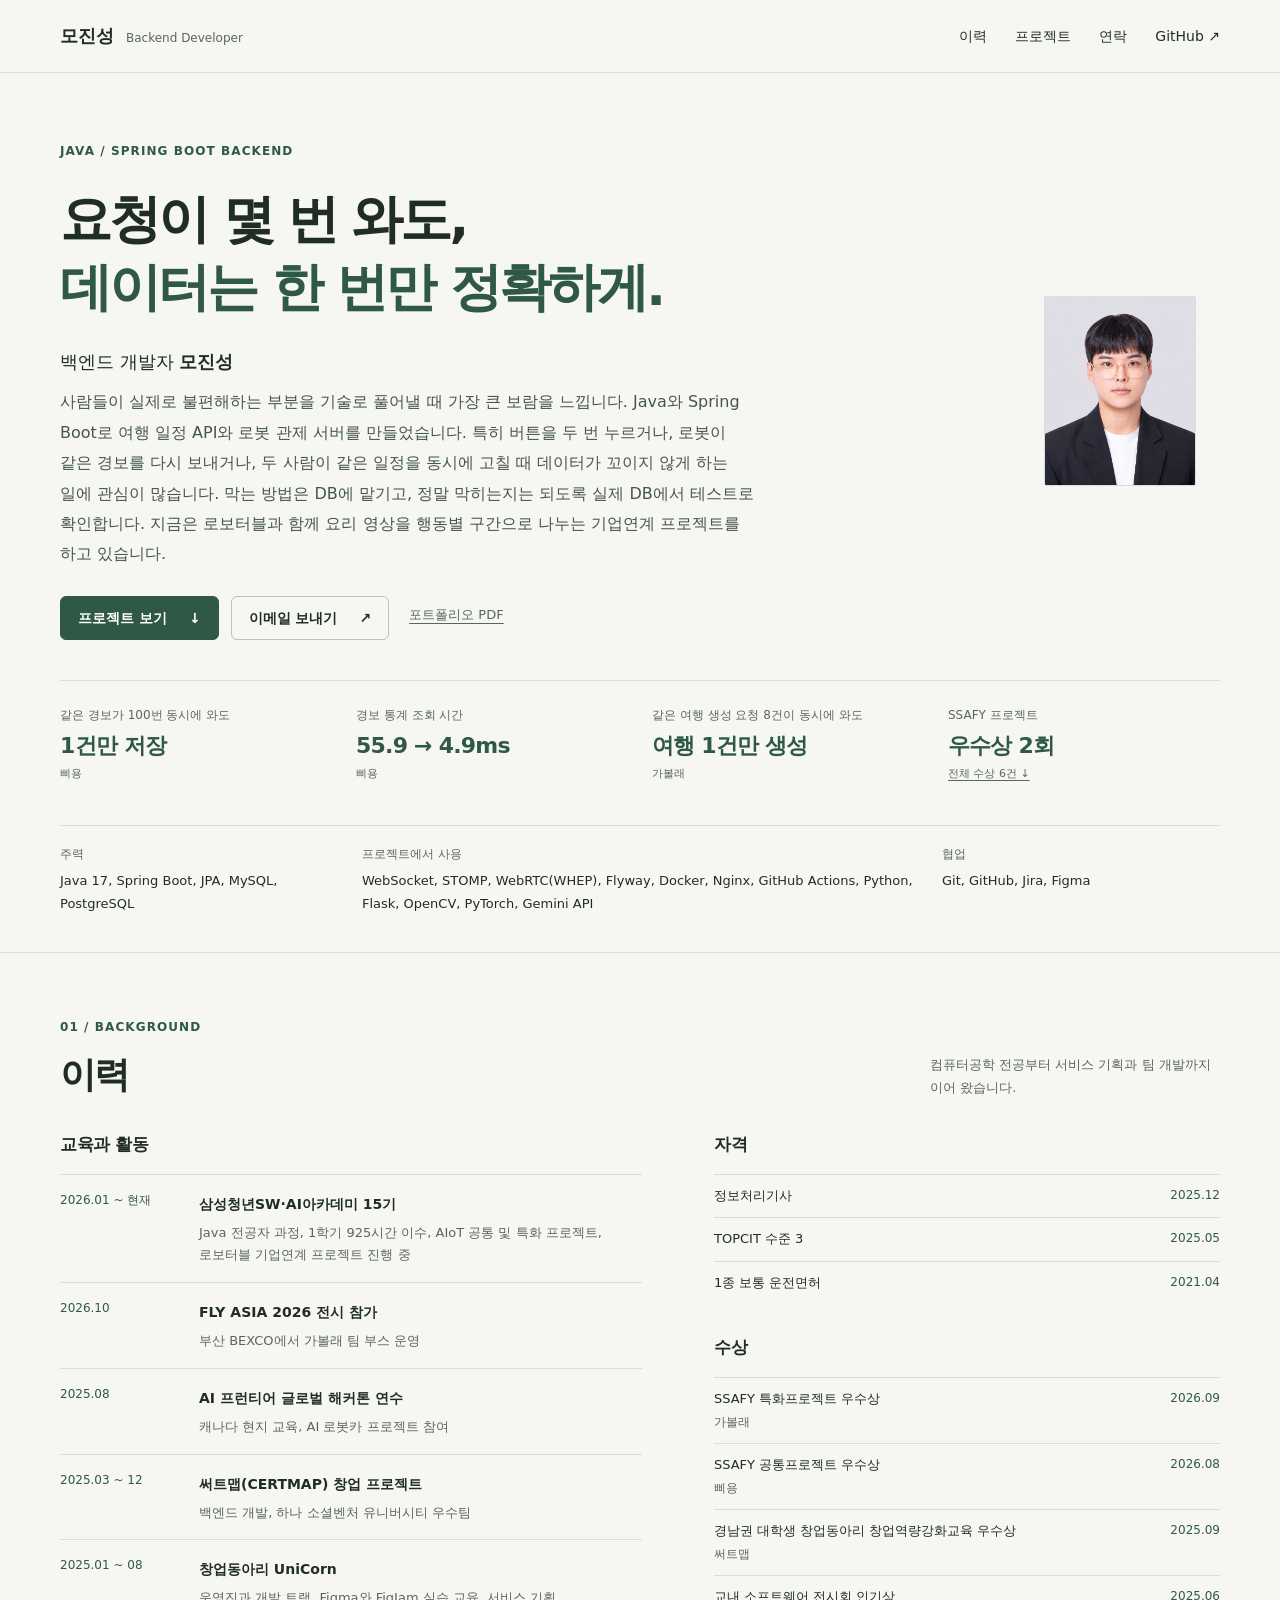
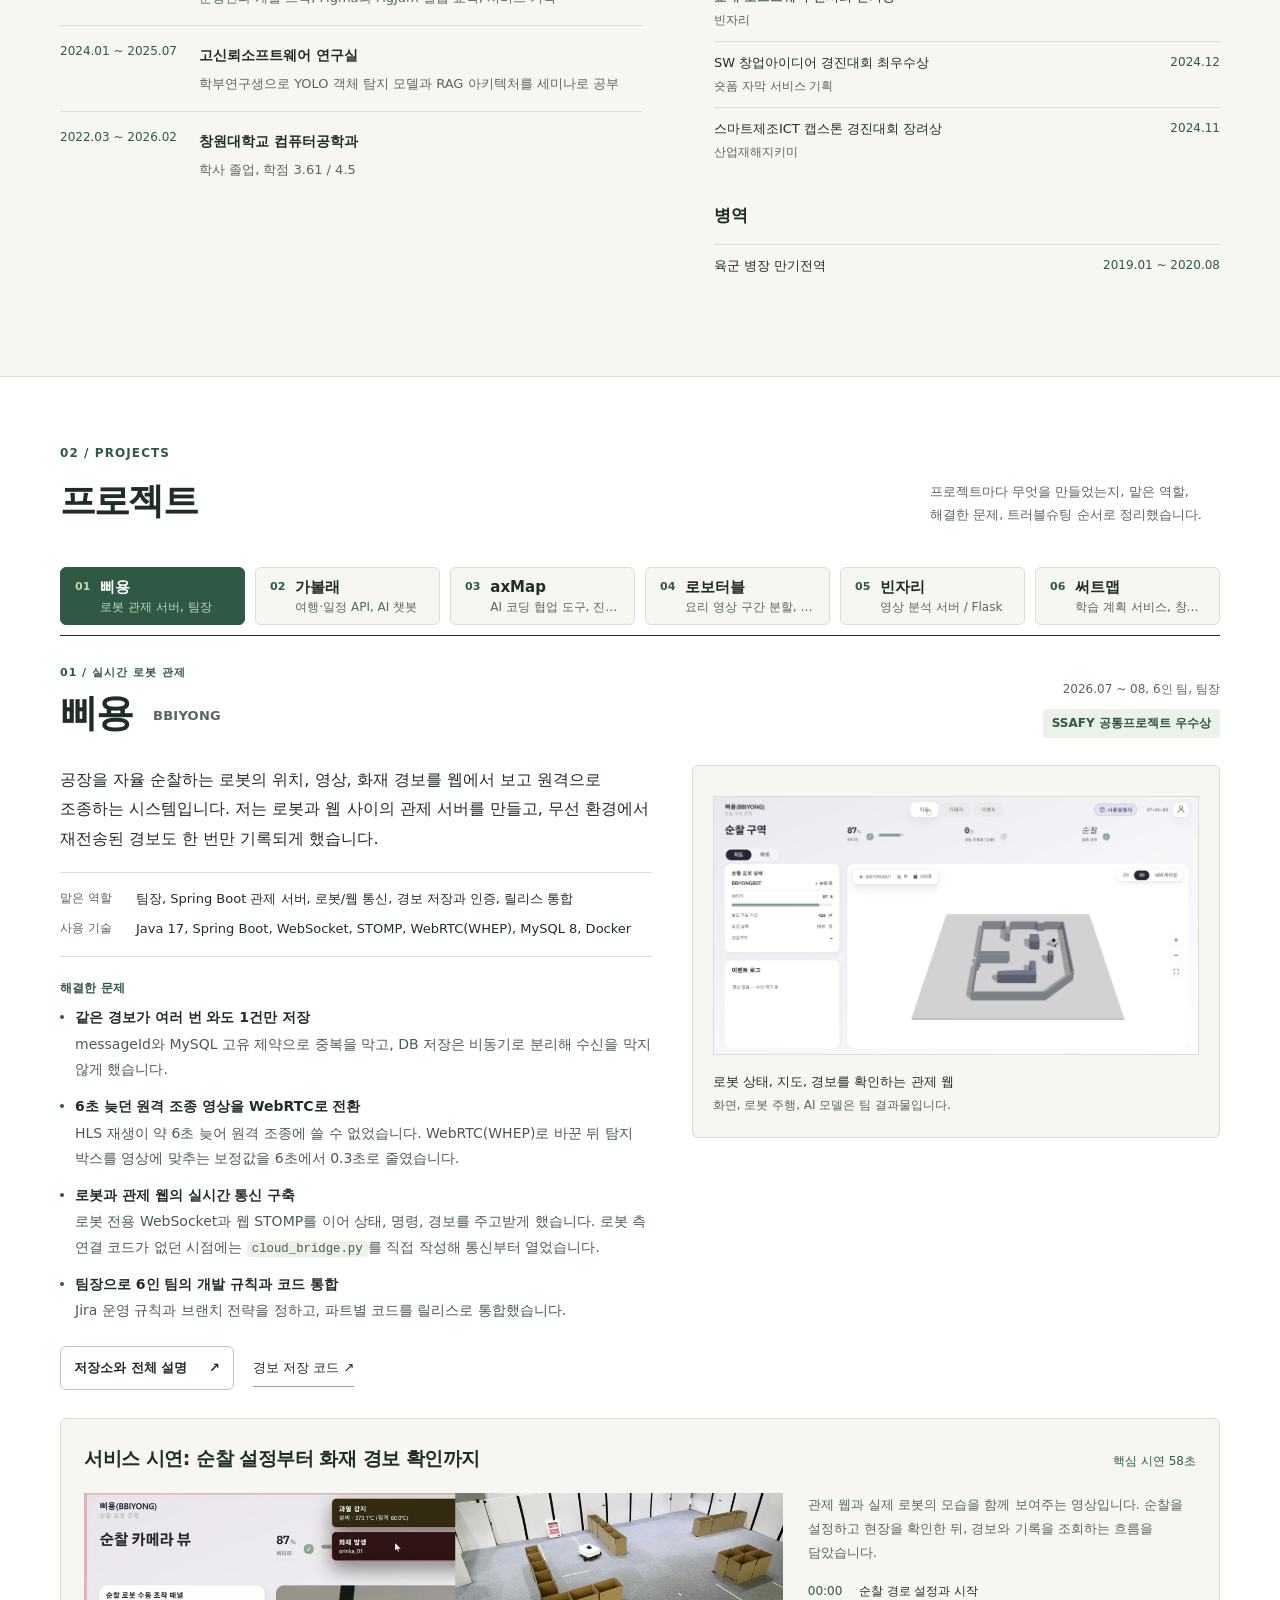
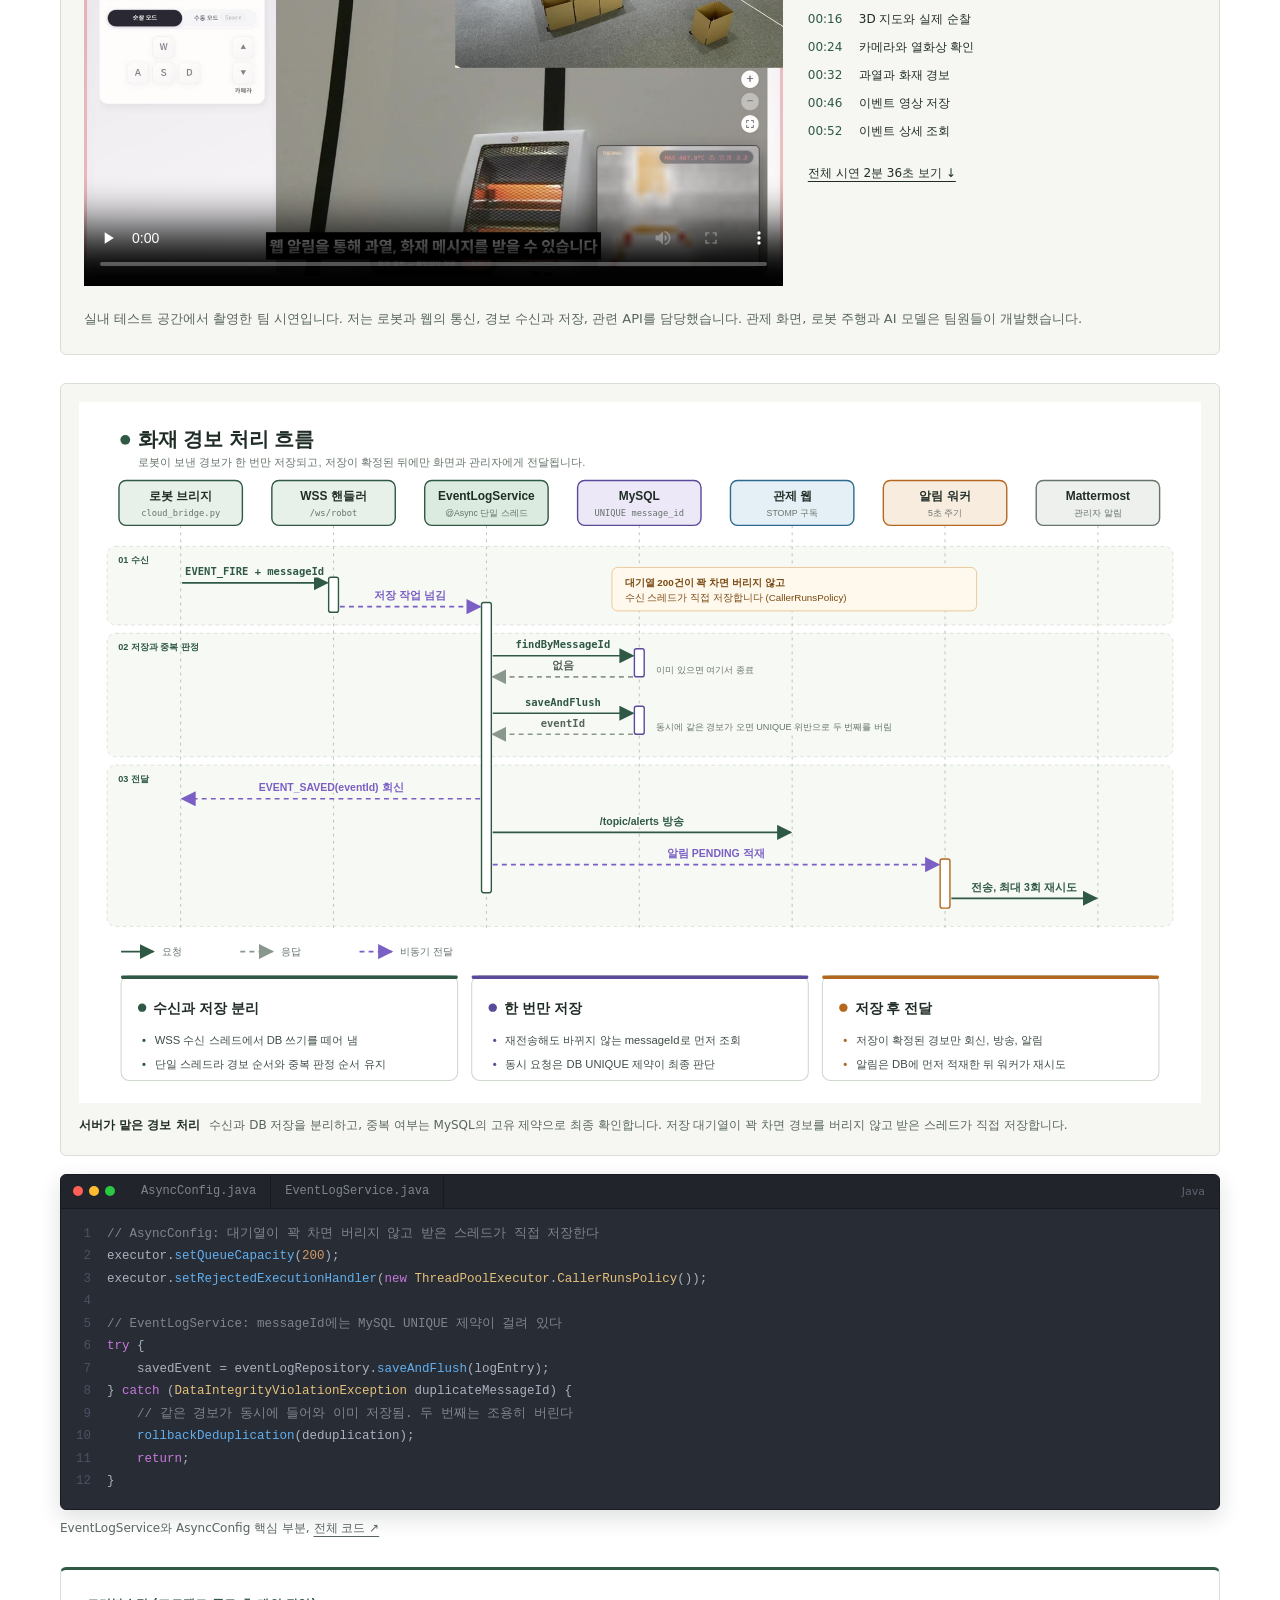
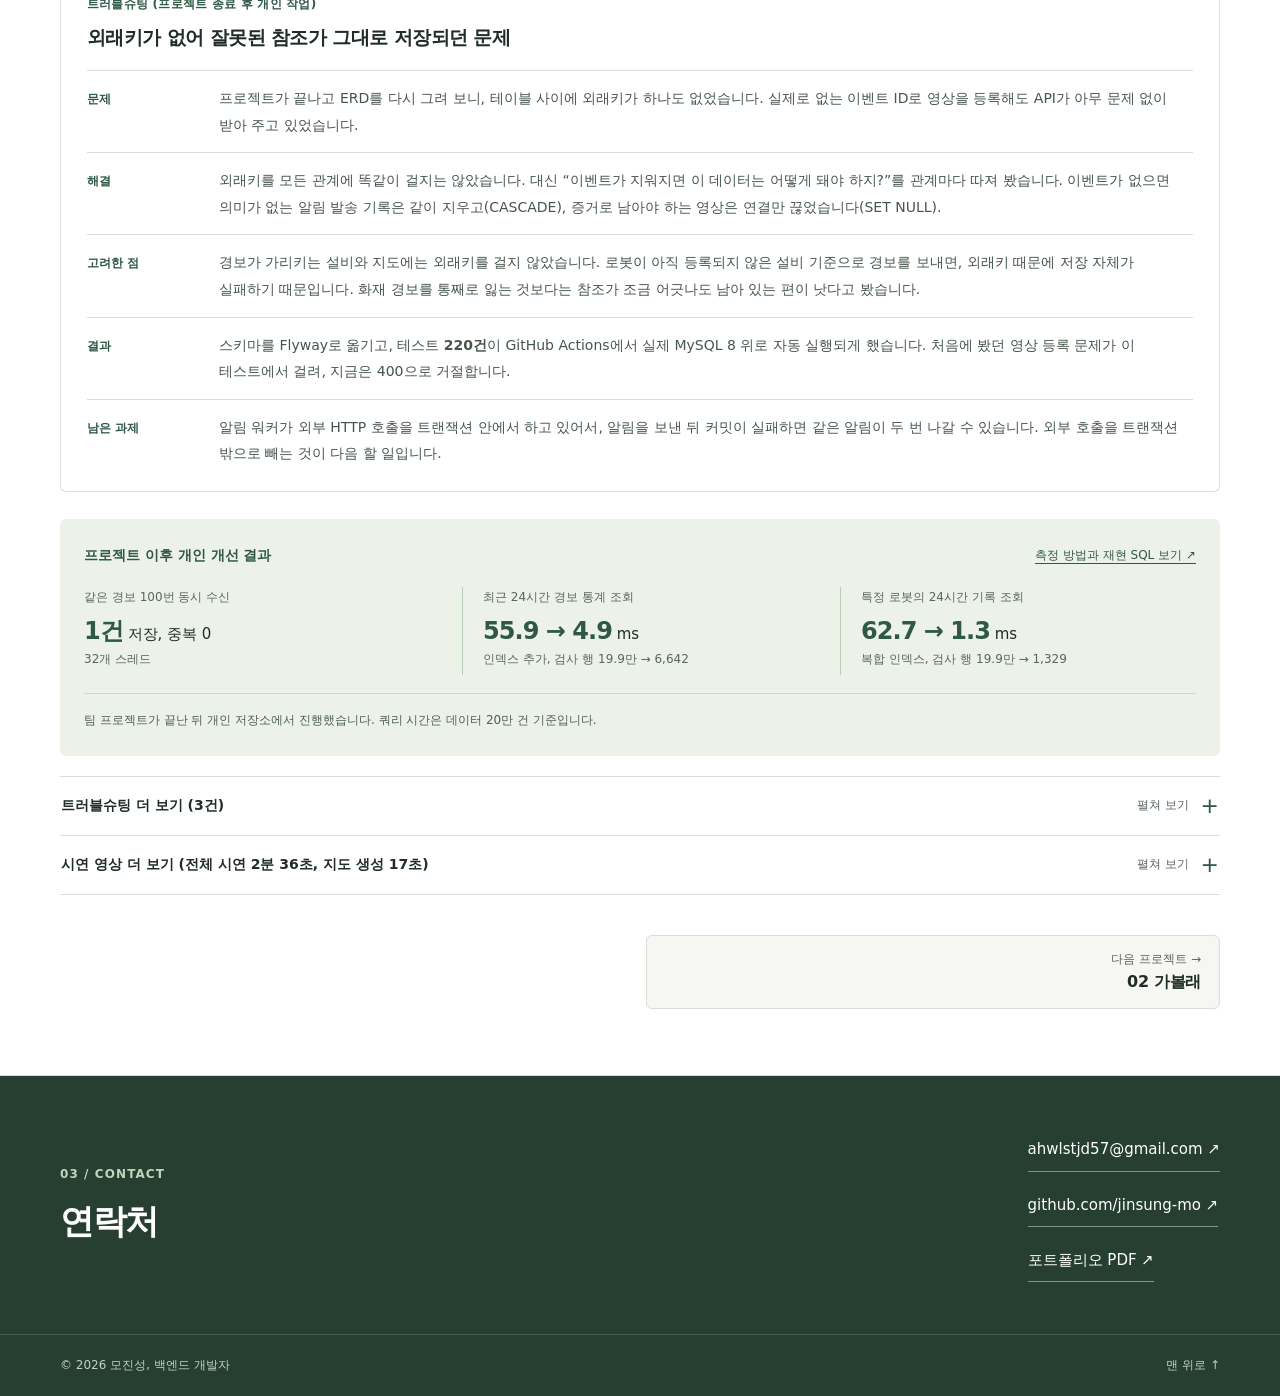
==== commit 32c86797: "feat: axMap을 별도 프로젝트로 분리하고 가볼래에 AI 챗봇 개발 내용 추가 - axMap: 03번 프로젝트(진행 중)로 분리하고 GitHub·npm 링크와 사용 기록 표시" ====
--- a/index.html
+++ b/index.html
@@ -14,7 +14,7 @@
   <meta property="og:image:alt" content="삐용 프로젝트의 로봇 관제 웹 화면">
   <meta name="twitter:card" content="summary_large_image">
   <link rel="canonical" href="https://jinsung-mo.github.io/">
-  <link rel="stylesheet" href="styles.css?v=20261030-project-tabs">
+  <link rel="stylesheet" href="styles.css?v=20261030-axmap-tab">
   <script src="script.js?v=20261030-project-tabs" defer></script>
   <title>모진성 | Java · Spring Boot 백엔드 개발자</title>
 </head>
@@ -69,10 +69,11 @@
       <div class="section-head"><div><p class="section-number">02 / PROJECTS</p><h2 id="projects-title">프로젝트</h2></div><p>프로젝트마다 무엇을 만들었는지, 맡은 역할, 해결한 문제, 트러블슈팅 순서로 정리했습니다.</p></div>
       <nav class="project-shortcuts" aria-label="프로젝트 바로가기">
         <a href="#bbiyong"><span class="shortcut-number">01</span><strong>삐용</strong><span>로봇 관제 서버, 팀장</span><span aria-hidden="true">↓</span></a>
-        <a href="#gabolle"><span class="shortcut-number">02</span><strong>가볼래</strong><span>여행과 일정 API</span><span aria-hidden="true">↓</span></a>
-        <a href="#robotable"><span class="shortcut-number">03</span><strong>로보터블</strong><span>요리 영상 구간 분할, 진행 중</span><span aria-hidden="true">↓</span></a>
-        <a href="#binjari"><span class="shortcut-number">04</span><strong>빈자리</strong><span>영상 분석 서버 / Flask</span><span aria-hidden="true">↓</span></a>
-        <a href="#certmap"><span class="shortcut-number">05</span><strong>써트맵</strong><span>학습 계획 서비스, 창업팀</span><span aria-hidden="true">↓</span></a>
+        <a href="#gabolle"><span class="shortcut-number">02</span><strong>가볼래</strong><span>여행·일정 API, AI 챗봇</span><span aria-hidden="true">↓</span></a>
+        <a href="#axmap"><span class="shortcut-number">03</span><strong>axMap</strong><span>AI 코딩 협업 도구, 진행 중</span><span aria-hidden="true">↓</span></a>
+        <a href="#robotable"><span class="shortcut-number">04</span><strong>로보터블</strong><span>요리 영상 구간 분할, 진행 중</span><span aria-hidden="true">↓</span></a>
+        <a href="#binjari"><span class="shortcut-number">05</span><strong>빈자리</strong><span>영상 분석 서버 / Flask</span><span aria-hidden="true">↓</span></a>
+        <a href="#certmap"><span class="shortcut-number">06</span><strong>써트맵</strong><span>학습 계획 서비스, 창업팀</span><span aria-hidden="true">↓</span></a>
       </nav>
 
       <article class="project" id="bbiyong" aria-labelledby="bbiyong-title">
@@ -146,12 +147,12 @@
       <article class="project" id="gabolle" aria-labelledby="gabolle-title">
         <header class="project-heading"><div><p class="project-kind">02 / 여행 계획 서비스</p><h3 id="gabolle-title">가볼래 <small>GABOLLE</small></h3></div><div class="project-meta"><p>2026.08 ~ 09, 6인 팀</p><span class="award">SSAFY 특화프로젝트 우수상</span></div></header>
         <div class="project-intro">
-          <div class="project-summary"><p class="service-intro">외국인 여행객이 취향과 이동 조건에 맞춰 부산 여행 일정을 만드는 서비스입니다. 저는 여행과 일정 API를 맡아, 재요청으로 여행이 중복 생성되거나 동행자의 수정이 서로 덮이거나 이벤트 기록이 사라지는 문제를 DB 단에서 막았습니다.</p>
-            <dl class="project-facts"><div><dt>맡은 역할</dt><dd>여행과 일정 API, PostgreSQL 저장과 검증, 이벤트 저장 경로 수정</dd></div><div><dt>사용 기술</dt><dd>Java 17, Spring Boot, JPA, PostgreSQL, Flyway</dd></div></dl>
-            <p class="list-label">해결한 문제</p><ul class="contribution-list"><li><strong>같은 요청을 다시 보내도 여행은 1개만 생성</strong><span>Idempotency-Key를 DB에 먼저 등록한 요청만 여행을 만들고, 같은 요청에는 기존 결과를 돌려줍니다.</span></li><li><strong>두 사람이 동시에 고쳐도 변경이 사라지지 않게</strong><span>읽은 버전과 DB 버전이 같을 때만 수정하고, 충돌하면 409로 최신 일정을 다시 받게 했습니다.</span></li><li><strong>서버를 재시작하면 사라지던 이벤트 기록을 DB에 저장</strong><span>메모리에 쌓이던 사용자 이벤트를 PostgreSQL Outbox 테이블에 저장하도록 바꿨습니다.</span></li><li><strong>팀원들의 AI 코딩 도구가 같은 파일을 고치지 않게 (axMap)</strong><span>고치기 전에 파일을 먼저 예약하는 팀 도구 axMap을 함께 만들었습니다. 저는 예약이 서로 겹치는지 판단하는 규칙을 설계하고 검증했습니다. <a href="#gabolle-axmap">자세히 보기</a></span></li></ul>
+          <div class="project-summary"><p class="service-intro">외국인 여행객이 취향과 이동 조건에 맞춰 부산 여행 일정을 만드는 서비스입니다. 저는 여행과 일정 API를 맡아, 재요청으로 여행이 중복 생성되거나 동행자의 수정이 서로 덮이거나 이벤트 기록이 사라지는 문제를 DB 단에서 막았습니다. 앱의 AI 챗봇 ‘동백이’ 서버도 처음 설계해 만들었습니다.</p>
+            <dl class="project-facts"><div><dt>맡은 역할</dt><dd>여행과 일정 API, PostgreSQL 저장과 검증, 이벤트 저장 경로 수정, AI 챗봇 서버</dd></div><div><dt>사용 기술</dt><dd>Java 17, Spring Boot, JPA, PostgreSQL, Flyway, Gemini API</dd></div></dl>
+            <p class="list-label">해결한 문제</p><ul class="contribution-list"><li><strong>같은 요청을 다시 보내도 여행은 1개만 생성</strong><span>Idempotency-Key를 DB에 먼저 등록한 요청만 여행을 만들고, 같은 요청에는 기존 결과를 돌려줍니다.</span></li><li><strong>두 사람이 동시에 고쳐도 변경이 사라지지 않게</strong><span>읽은 버전과 DB 버전이 같을 때만 수정하고, 충돌하면 409로 최신 일정을 다시 받게 했습니다.</span></li><li><strong>서버를 재시작하면 사라지던 이벤트 기록을 DB에 저장</strong><span>메모리에 쌓이던 사용자 이벤트를 PostgreSQL Outbox 테이블에 저장하도록 바꿨습니다.</span></li><li><strong>AI 챗봇이 없는 가게 이름을 지어내지 않게</strong><span>답장은 모델 대신 서버가 조립하고, 챗봇은 화면 안내·여행 문장·도움말 세 가지로만 답하게 좁혔습니다. 버스 도착 시간과 환율도 직접 말하지 않고 실제 데이터를 보여 주는 화면으로 안내합니다. <a href="#gabolle-chatbot">자세히 보기</a></span></li></ul>
             <div class="project-links"><a class="button button-small" href="https://github.com/jinsung-mo/gabolle-busan-travel" target="_blank" rel="noopener noreferrer">저장소와 전체 설명 <span aria-hidden="true">↗</span></a><a class="" href="https://github.com/jinsung-mo/gabolle-busan-travel/blob/main/backend/src/test/java/com/gabolle/backend/trip/TripPersistenceIntegrationTest.java" target="_blank" rel="noopener noreferrer">동시 요청 PostgreSQL 테스트 <span aria-hidden="true">↗</span></a><a class="" href="https://github.com/jinsung-mo/gabolle-busan-travel/blob/main/backend/src/test/java/com/gabolle/backend/itinerary/ItineraryPersistenceIntegrationTest.java" target="_blank" rel="noopener noreferrer">PostgreSQL 검증 <span aria-hidden="true">↗</span></a></div>
           </div>
-          <figure class="project-preview phone-preview"><div class="phone-pair"><img src="assets/gabolle-plan.jpg" alt="가볼래 여행 조건 입력 화면" loading="lazy" width="540" height="1140"><img src="assets/gabolle-route.jpg" alt="가볼래 부산 여행 경로 화면" loading="lazy" width="540" height="1140"></div><figcaption>여행 조건 입력 → 지도에서 일정과 경로 확인<br><span>앱 화면은 팀 결과물이며, 저는 여행과 일정 API를 맡았습니다.</span></figcaption></figure>
+          <figure class="project-preview phone-preview"><div class="phone-pair"><img src="assets/gabolle-plan.jpg" alt="가볼래 여행 조건 입력 화면" loading="lazy" width="540" height="1140"><img src="assets/gabolle-route.jpg" alt="가볼래 부산 여행 경로 화면" loading="lazy" width="540" height="1140"></div><figcaption>여행 조건 입력 → 지도에서 일정과 경로 확인<br><span>앱 화면은 팀 결과물이며, 저는 여행과 일정 API, AI 챗봇 서버를 맡았습니다.</span></figcaption></figure>
         </div>
         <figure class="arch-figure">
           <a href="assets/gabolle-trip-create.png" target="_blank" rel="noopener noreferrer" aria-label="가볼래 여행 생성과 재요청 처리 흐름도 원본 열기">
@@ -183,12 +184,11 @@
         </section>
         <details class="project-detail" id="gabolle-cases"><summary><span>트러블슈팅 더 보기 (2건)</span><span class="summary-hint">펼쳐 보기</span></summary><div class="detail-body"><div class="case-grid"><div class="story"><h4>동행자 두 명이 동시에 고치면 앞사람의 변경이 지워졌습니다</h4><p>두 사람이 같은 일정을 보고 고치면, 나중에 저장한 사람이 앞사람의 변경을 덮어씁니다. 그래서 요청에 “내가 본 버전”을 함께 보내고, DB의 최신 버전과 같을 때만 수정되게 했습니다. 버전이 다르면 409를 돌려줘 최신 일정을 다시 받게 합니다. 동시 수정 8건을 보내면 1건만 성공하고 7건은 거절되는지 테스트로 확인했고, 프로젝트 후 실제 PostgreSQL에서도 같은 결과를 확인했습니다.</p></div>
 <div class="story"><h4>성공 응답을 받았는데 이벤트 기록이 사라졌습니다</h4><p>API는 “저장했다”고 응답하는데, 서버를 껐다 켜면 사용자 행동 기록이 전부 사라졌습니다. 실제 DB가 아니라 메모리 저장소에 쌓이고 있었습니다. 기록이 PostgreSQL Outbox 테이블로 들어가도록 저장 경로를 이었습니다. Outbox 구조는 팀이 함께 설계했고, 저는 이벤트를 받아 저장하는 경로를 맡았습니다.</p></div></div><div class="evidence-links"><a class="" href="https://github.com/jinsung-mo/gabolle-busan-travel/blob/main/backend/src/main/java/com/gabolle/backend/trip/application/TripCreationService.java" target="_blank" rel="noopener noreferrer">중복 생성 방지 코드 <span aria-hidden="true">↗</span></a><a class="" href="https://github.com/jinsung-mo/gabolle-busan-travel/blob/main/backend/src/main/java/com/gabolle/backend/itinerary/infra/JpaItineraryRepository.java" target="_blank" rel="noopener noreferrer">일정 충돌 처리 코드 <span aria-hidden="true">↗</span></a><a class="" href="https://github.com/jinsung-mo/gabolle-busan-travel/blob/main/backend/src/main/java/com/gabolle/backend/event/application/EventIngestService.java" target="_blank" rel="noopener noreferrer">이벤트 저장 코드 <span aria-hidden="true">↗</span></a></div></div></details>
-      <details class="project-detail" id="gabolle-axmap"><summary><span>axMap: AI 코딩 도구끼리 파일 충돌을 막는 팀 도구</span><span class="summary-hint">펼쳐 보기</span></summary><div class="detail-body"><p class="axmap-lead"><strong>한 줄로 말하면, 파일 예약 장부입니다.</strong> 회의실을 쓰기 전에 예약하듯, AI 코딩 도구가 파일을 고치기 전에 “이 파일은 제가 쓸게요”라고 장부에 먼저 적습니다. 다른 사람이 이미 예약한 파일이면 시작 전에 막고, 누가 언제까지 쓰는지 알려 줍니다. 저는 이 중에서 <strong>“지금 예약하려는 파일이 남의 예약과 겹치는가”를 판단하는 규칙</strong>을 설계하고, 만들어진 코드가 규칙대로 동작하는지 검증했습니다.</p><div class="case-grid"><div class="story"><h4>왜 만들었나</h4><p>가볼래 팀은 여섯 명이 각자 AI 코딩 도구를 띄워 개발했습니다. 그러다 보니 누가 어떤 파일을 고치는지 서로 보이지 않았고, 같은 파일을 동시에 고친 사실은 코드를 합칠 때가 돼서야 알게 됐습니다. 그래서 팀 회의에서 “고치기 전에 먼저 예약하자”는 규칙을 정했고, 이 규칙을 사람이 아니라 도구가 지키게 만든 것이 axMap입니다.</p></div>
-<div class="story"><h4>어디까지를 ‘겹친다’고 볼까</h4><p>같은 파일이거나, 한쪽이 다른 쪽을 품은 폴더라면 겹친다고 봤습니다. A가 <code>src/auth</code> 폴더를 예약했다면 그 안의 <code>src/auth/login.ts</code>는 막힙니다. 그런데 이름만 비슷한 <code>src/authz</code>는 전혀 다른 폴더라 통과해야 합니다. 글자 앞부분만 비교하면 이것까지 막히기 때문에, 경로를 <code>/</code> 단위로 잘라 폴더 이름끼리 비교하도록 정했습니다. <code>./src/auth/</code>처럼 적는 방식만 다른 경로는 같은 경로로 맞추고, 저장소 밖을 가리키는 경로는 받지 않습니다.</p></div>
-<div class="story"><h4>막을 때는 이유까지 알려 줍니다</h4><p>“실패”라고만 하면 AI는 같은 요청을 계속 다시 보냅니다. 그래서 누가, 무슨 작업으로, 몇 분 더 쓰는지를 함께 보여 주고, 일반 오류(1)와 구분되는 종료 코드 2를 돌려줘 AI가 다른 작업으로 넘어가게 했습니다. 판단 로직은 입력만 보고 결과를 내도록 따로 떼어 두자고 제안했는데, 덕분에 두 사람이 거의 동시에 예약했을 때 최신 장부로 다시 판단하는 데도 그대로 쓸 수 있었습니다. 동시 예약 처리와 장부 동기화는 팀원들과 함께 설계했습니다.</p></div>
-<div class="story"><h4>얼마나 쓰였고, 무엇을 못 하나</h4><p>가볼래 개발 기간(2026.08.25 ~ 09.30)에 예약 3,629회, 반납 2,224회가 장부에 쌓였습니다. npm에도 공개해 누적 다운로드 23,794회를 기록했습니다(npm 공식 통계 기준). 다만 예약을 무시하고 파일을 고치는 것까지 막지는 못하고, 서로 다른 파일에 같은 기능을 만드는 중복도 잡지 못합니다.</p></div>
-<div class="story story-wide"><h4>커밋 작성자가 한 명인 이유</h4><p>AI로 도구를 만드는 데 토큰 비용이 많이 들어, 팀 회의에서 한 사람의 개인 계정(Claude Max 구독)으로만 코드를 생성하기로 정했습니다. 나머지 팀원은 구조와 기능별 구현 방식을 회의로 함께 정하고, 결과를 검토하는 방식으로 참여했습니다. 그래서 공개 저장소에는 커밋 작성자가 팀원 한 명으로 나옵니다.</p></div></div><div class="media-grid axmap-media"><figure class="evidence-figure"><a href="assets/axmap-overlap-rules.svg" target="_blank" rel="noopener noreferrer" aria-label="axMap 선점 충돌 판정 도식 원본 열기"><img src="assets/axmap-overlap-rules.svg" alt="입력 검증과 경로 정규화 뒤 최신 장부를 받아 만료 선점을 제외하고 겹침을 판정하는 흐름, 그리고 A가 src/auth를 선점했을 때 하위 파일과 상위 폴더는 거절되고 src/authz는 통과하는 예시" loading="lazy" width="1280" height="710"></a><figcaption><strong>예약이 겹치는지 판단하는 순서</strong>보라색 실선은 제가 설계하고 검증한 부분, 회색 점선은 팀원들과 함께 설계한 부분입니다. 그림의 ‘선점’은 예약과 같은 뜻입니다.</figcaption></figure>
-<figure class="evidence-figure" id="axmap-demo"><a href="assets/axmap-claim-conflict.svg" target="_blank" rel="noopener noreferrer" aria-label="axMap 선점 충돌 시연 원본 열기"><img src="assets/axmap-claim-conflict.svg" alt="터미널 두 개에서 A가 src/auth를 선점하고, B의 src/auth/login.ts 선점은 거절되며, src/authz는 통과하고, A가 반납한 뒤 B가 같은 파일을 이어받는 실제 실행 출력" loading="lazy" width="1280" height="797"></a><figcaption><strong>두 사람이 같은 폴더를 예약하려 할 때</strong>A가 먼저 예약한 폴더를 B가 잡으려다 막히고, A가 반납한 뒤에야 B가 이어받는 장면입니다. 실제 실행 화면입니다.</figcaption></figure></div><div class="evidence-links"><a class="" href="https://github.com/rl2aderjoon/axmap/blob/f4609cb139fe97d06e6c3014cdf3b32ca22b4380/src/protocol.mjs#L10-L165" target="_blank" rel="noopener noreferrer">충돌 판정 코드 <span aria-hidden="true">↗</span></a><a class="" href="https://github.com/rl2aderjoon/axmap/blob/f4609cb139fe97d06e6c3014cdf3b32ca22b4380/test/protocol.test.mjs" target="_blank" rel="noopener noreferrer">판정 테스트 <span aria-hidden="true">↗</span></a><a class="" href="https://www.npmjs.com/package/axmap-cli" target="_blank" rel="noopener noreferrer">npm 배포 페이지 <span aria-hidden="true">↗</span></a></div></div></details>
+      <details class="project-detail" id="gabolle-chatbot"><summary><span>AI 챗봇 동백이: 만든 방식과 할루시네이션을 막은 과정</span><span class="summary-hint">펼쳐 보기</span></summary><div class="detail-body"><p class="detail-lead"><strong>동백이에게 자연어로 물으면, 서버가 질문을 세 가지 답 중 하나로 바꿔 돌려줍니다.</strong> 알맞은 앱 화면으로 보내는 안내, 여행지에서 바로 쓸 한국어 문장, 서비스 사용법 도움말입니다. 저는 이 챗봇의 서버 API를 처음 설계하고 만들었습니다(2026.09.10 ~ 09.21). 대화 화면은 팀원들이 만들었습니다.</p><div class="case-grid"><div class="story"><h4>어떻게 만들었나</h4><p>모델에게 자유로운 문장 대신 정해진 JSON 형식으로만 답하게 하고(구조화 출력), 서버가 그 값을 검증해 앱에 내려줍니다. 모델 호출은 <code>AssistantVendorPort</code> 인터페이스 뒤에 두었습니다. 그래서 Claude Haiku 4.5로 만든 첫 버전을 무료로 쓸 수 있는 Google Gemini로 바꿀 때 어댑터 하나만 갈아 끼웠고, 서비스와 컨트롤러는 그대로였습니다.</p></div>
+<div class="story"><h4>대화, 언어, 내 일정</h4><p>대화는 서버에 저장하지 않고, 앱이 최근 몇 턴을 함께 보냅니다. 답변 언어는 <code>Accept-Language</code>로 맞추고, 사용자마다 1분에 10번까지만 받아 넘으면 429를 돌려줍니다. 사용자가 동의하고 일정을 골랐을 때만 그날 일정을 읽어 답에 쓰고, 알레르기 같은 건강 정보는 모델에 보내지 않습니다.</p></div>
+<div class="story story-wide"><h4>트러블슈팅: 챗봇이 가볼래 데이터에 없는 가게 이름을 지어낼 수 있었습니다</h4><p><strong>문제</strong> 첫 버전은 대화에서 여행 조건을 뽑고, 사용자에게 보이는 답장은 모델이 자유롭게 썼습니다. 이렇게 두면 모델이 학습한 지식으로 가볼래 데이터에 없는 가게 이름을 답에 넣을 수 있었습니다. 가볼래는 설문과 현지인 추천으로 모은 실제 장소를 추천하는 서비스라, 지어낸 이름은 서비스의 근거를 무너뜨립니다. 프롬프트로 금지해도 모델이 쓴 문장이 그대로 나가는 한 통로는 남아 있었습니다.</p><p><strong>해결</strong> 지어낸 내용이 나갈 길을 구조로 막았습니다. 먼저 답장은 모델이 채운 값(지역, 인원, 음식 취향)만으로 서버가 조립하게 했고, 이어서 일정을 대신 짜는 기능 자체를 빼 은행 앱 챗봇처럼 안내만 하게 좁혔습니다. 화면 안내는 서버의 허용 목록에 있는 다섯 화면으로만 보내고, 버스 도착 시간이나 환율처럼 매번 바뀌는 숫자는 직접 말하지 않고 실제 값을 보여 주는 화면으로 안내합니다.</p><p><strong>결과</strong> 실제 Gemini를 호출해 확인해 보니, 장소 추천을 요청해도 이름을 지어내지 않고 여행 만들기 화면으로 안내했고, 범위 밖 질문은 거절했습니다.</p></div>
+<div class="story"><h4>구조화 출력에서 뒤쪽 값이 빠졌습니다</h4><p>응답 형식을 <code>Map.of()</code>로 넘기면 필드 순서가 보장되지 않아, 모델이 뒤쪽 필드(여행 일수, 인원)를 빠뜨리는 경우가 있었습니다. <code>propertyOrdering</code>으로 순서를 명시해 고쳤고, 버튼 문구가 비어 오면 화면별 기본 문구를 쓰게 했습니다.</p></div>
+<div class="story"><h4>챗봇 버튼이 앱에서 사라지지 않게</h4><p>앱은 모르는 화면 주소의 버튼을 지우는데, 서버 목록을 손으로 베껴 검사하다 보니 챗봇 이동 버튼 세 개가 사라진 일이 있었습니다. 서버의 허용 목록과 앱의 화면 목록을 원본 파일끼리 대조하는 CI 검사를 만들어, 서버가 보낼 수 있는 주소를 앱이 모르면 검사가 실패하게 했습니다.</p></div></div><div class="evidence-links"><a class="" href="https://github.com/jinsung-mo/gabolle-busan-travel#ai-챗봇-동백이" target="_blank" rel="noopener noreferrer">저장소 README의 챗봇 설명 <span aria-hidden="true">↗</span></a><a class="" href="https://github.com/jinsung-mo/gabolle-busan-travel#5-ai-챗봇이-가볼래-데이터에-없는-가게-이름을-지어낼-수-있던-문제" target="_blank" rel="noopener noreferrer">할루시네이션 트러블슈팅 전문 <span aria-hidden="true">↗</span></a></div><p class="measurement-note">챗봇 서버 코드는 팀 GitLab 저장소(비공개)의 <code>back/dev</code> 브랜치에 있어 공개 저장소에는 없습니다.</p></div></details>
       <details class="project-detail media-detail" id="gabolle-media"><summary><span>앱 시연 영상(36초)과 화면 더 보기</span><span class="summary-hint">펼쳐 보기</span></summary><div class="detail-body media-grid">
 <figure class="app-screen"><img src="assets/gabolle-home.jpg" alt="가볼래 앱 메인 홈 화면" loading="lazy" width="540" height="1140"><figcaption><strong>메인 홈 화면</strong>여행자가 부산의 장소와 기록을 살펴보고 여행 계획을 시작하는 화면입니다. 앱 화면은 팀 결과물입니다.</figcaption></figure>
 <figure class="app-screen">
@@ -207,8 +207,25 @@
           <figcaption id="gabolle-demo-caption"><strong>가볼래 36초 핵심 시연</strong><p>홈에서 여행 조건을 설정하고 지도에서 경로를 확인하는 실제 앱 시연입니다.</p><ol><li>00:00 홈 화면</li><li>00:06 날짜와 인원 입력</li><li>00:16 여행 취향 선택</li><li>00:24 지도에서 경로 확인</li></ol></figcaption>
         </figure></div></details>
       </article>
+      <article class="project" id="axmap" aria-labelledby="axmap-title">
+        <header class="project-heading"><div><p class="project-kind">03 / AI 코딩 협업 도구 (진행 중)</p><h3 id="axmap-title">axMap <small>axmap-cli</small></h3></div><div class="project-meta"><p>2026.08 ~ 진행 중, 가볼래 팀에서 시작</p><span class="award">npm 공개 패키지</span></div></header>
+        <div class="project-intro">
+          <div class="project-summary"><p class="service-intro">여러 사람의 AI 코딩 도구가 한 저장소에서 같이 일할 때, 고치기 전에 파일과 폴더를 먼저 예약하고 겹치는 예약은 시작 전에 막는 협업 도구입니다. 회의실을 쓰기 전에 예약하듯, AI가 파일을 고치기 전에 “이 파일은 제가 쓸게요”라고 장부에 먼저 적습니다. 가볼래 팀이 개발하며 겪은 충돌 문제에서 시작해 npm에 공개했고, 지금도 계속 업데이트하고 있습니다(최신 1.9.0, 2026.10.30). 저는 예약이 서로 겹치는지 판단하는 규칙을 설계하고, 만들어진 코드가 규칙대로 동작하는지 검증했습니다.</p>
+            <dl class="project-facts"><div><dt>맡은 역할</dt><dd>예약 겹침 판정 규칙 설계와 검증, 동시 예약 처리 공동 설계</dd></div><div><dt>사용 기술</dt><dd>Node.js, Git, MCP, npm 배포</dd></div></dl>
+            <p class="list-label">해결한 문제</p><ul class="contribution-list"><li><strong>AI 코딩 도구끼리 같은 파일을 동시에 고치지 않게</strong><span>고치기 전에 예약하고, 남의 예약과 겹치면 시작 전에 막으면서 누가 무슨 작업으로 언제까지 쓰는지 알려 줍니다.</span></li><li><strong><code>src/auth</code> 예약이 <code>src/authz</code>까지 막지 않게</strong><span>경로를 <code>/</code> 단위로 잘라 폴더 이름끼리 비교하도록 규칙을 정했습니다.</span></li><li><strong>막힌 AI가 같은 요청을 반복하지 않게</strong><span>막은 이유와 함께 일반 오류(1)와 다른 종료 코드 2를 돌려줘, AI가 다른 작업으로 넘어가게 했습니다.</span></li></ul>
+            <div class="project-links"><a class="button button-small" href="https://github.com/rl2aderjoon/axmap" target="_blank" rel="noopener noreferrer">GitHub 저장소 <span aria-hidden="true">↗</span></a><a class="" href="https://www.npmjs.com/package/axmap-cli" target="_blank" rel="noopener noreferrer">npm 패키지 axmap-cli <span aria-hidden="true">↗</span></a><a class="" href="https://github.com/rl2aderjoon/axmap/blob/main/README.ko.md" target="_blank" rel="noopener noreferrer">한국어 설명 <span aria-hidden="true">↗</span></a></div>
+          </div>
+          <figure class="project-preview" id="axmap-demo"><a href="assets/axmap-claim-conflict.svg" target="_blank" rel="noopener noreferrer" aria-label="axMap 예약 충돌 시연 원본 열기"><img src="assets/axmap-claim-conflict.svg" alt="터미널 두 개에서 A가 src/auth를 선점하고, B의 src/auth/login.ts 선점은 거절되며, src/authz는 통과하고, A가 반납한 뒤 B가 같은 파일을 이어받는 실제 실행 출력" loading="lazy" width="1280" height="797"></a><figcaption>두 사람이 같은 폴더를 예약하려 할 때<br><span>A가 먼저 예약한 폴더를 B가 잡으려다 막히고, A가 반납한 뒤에야 B가 이어받습니다. 실제 실행 화면입니다.</span></figcaption></figure>
+        </div>
+        <div class="verification"><p class="verification-label">사용 기록</p><p><strong>가볼래 개발 기간(2026.08.25 ~ 09.30)에 예약 3,629회, 반납 2,224회가 장부에 쌓였습니다.</strong> npm 누적 다운로드는 23,794회(2026.08.28 ~ 10.25, CI·미러 포함)이고, 지금까지 24개 버전을 배포했습니다.</p></div>
+        <details class="project-detail" id="gabolle-axmap"><summary><span>만든 이유, 겹침 판정 규칙, 한계 더 보기</span><span class="summary-hint">펼쳐 보기</span></summary><div class="detail-body"><div class="case-grid"><div class="story"><h4>왜 만들었나</h4><p>가볼래 팀은 여섯 명이 각자 AI 코딩 도구를 띄워 개발했습니다. 그러다 보니 누가 어떤 파일을 고치는지 서로 보이지 않았고, 같은 파일을 동시에 고친 사실은 코드를 합칠 때가 돼서야 알게 됐습니다. 그래서 팀 회의에서 “고치기 전에 먼저 예약하자”는 규칙을 정했고, 이 규칙을 사람이 아니라 도구가 지키게 만든 것이 axMap입니다.</p></div>
+<div class="story"><h4>어디까지를 ‘겹친다’고 볼까</h4><p>같은 파일이거나, 한쪽이 다른 쪽을 품은 폴더라면 겹친다고 봤습니다. A가 <code>src/auth</code> 폴더를 예약했다면 그 안의 <code>src/auth/login.ts</code>는 막힙니다. 그런데 이름만 비슷한 <code>src/authz</code>는 전혀 다른 폴더라 통과해야 합니다. 글자 앞부분만 비교하면 이것까지 막히기 때문에, 경로를 <code>/</code> 단위로 잘라 폴더 이름끼리 비교하도록 정했습니다. <code>./src/auth/</code>처럼 적는 방식만 다른 경로는 같은 경로로 맞추고, 저장소 밖을 가리키는 경로는 받지 않습니다.</p></div>
+<div class="story"><h4>막을 때는 이유까지 알려 줍니다</h4><p>“실패”라고만 하면 AI는 같은 요청을 계속 다시 보냅니다. 그래서 누가, 무슨 작업으로, 몇 분 더 쓰는지를 함께 보여 주고, 일반 오류(1)와 구분되는 종료 코드 2를 돌려줘 AI가 다른 작업으로 넘어가게 했습니다. 판단 로직은 입력만 보고 결과를 내도록 따로 떼어 두자고 제안했는데, 덕분에 두 사람이 거의 동시에 예약했을 때 최신 장부로 다시 판단하는 데도 그대로 쓸 수 있었습니다. 동시 예약 처리와 장부 동기화는 팀원들과 함께 설계했습니다.</p></div>
+<div class="story"><h4>무엇을 못 하나</h4><p>예약을 무시하고 파일을 고치는 것까지 막지는 못하고, 서로 다른 파일에 같은 기능을 만드는 중복도 잡지 못합니다. npm 다운로드 수에는 CI 서버, 미러, 봇이 받은 횟수가 포함돼 사용자 수가 아닙니다.</p></div>
+<div class="story story-wide"><h4>커밋 작성자가 한 명인 이유</h4><p>AI로 도구를 만드는 데 토큰 비용이 많이 들어, 팀 회의에서 한 사람의 개인 계정(Claude Max 구독)으로만 코드를 생성하기로 정했습니다. 나머지 팀원은 구조와 기능별 구현 방식을 회의로 함께 정하고, 결과를 검토하는 방식으로 참여했습니다. 그래서 공개 저장소에는 커밋 작성자가 팀원 한 명으로 나옵니다.</p></div></div><div class="media-grid axmap-media"><figure class="evidence-figure"><a href="assets/axmap-overlap-rules.svg" target="_blank" rel="noopener noreferrer" aria-label="axMap 선점 충돌 판정 도식 원본 열기"><img src="assets/axmap-overlap-rules.svg" alt="입력 검증과 경로 정규화 뒤 최신 장부를 받아 만료 선점을 제외하고 겹침을 판정하는 흐름, 그리고 A가 src/auth를 선점했을 때 하위 파일과 상위 폴더는 거절되고 src/authz는 통과하는 예시" loading="lazy" width="1280" height="710"></a><figcaption><strong>예약이 겹치는지 판단하는 순서</strong>보라색 실선은 제가 설계하고 검증한 부분, 회색 점선은 팀원들과 함께 설계한 부분입니다. 그림의 ‘선점’은 예약과 같은 뜻입니다.</figcaption></figure></div><div class="evidence-links"><a class="" href="https://github.com/rl2aderjoon/axmap/blob/f4609cb139fe97d06e6c3014cdf3b32ca22b4380/src/protocol.mjs#L10-L165" target="_blank" rel="noopener noreferrer">충돌 판정 코드 <span aria-hidden="true">↗</span></a><a class="" href="https://github.com/rl2aderjoon/axmap/blob/f4609cb139fe97d06e6c3014cdf3b32ca22b4380/test/protocol.test.mjs" target="_blank" rel="noopener noreferrer">판정 테스트 <span aria-hidden="true">↗</span></a><a class="" href="https://www.npmjs.com/package/axmap-cli" target="_blank" rel="noopener noreferrer">npm 배포 페이지 <span aria-hidden="true">↗</span></a><a class="" href="https://github.com/jinsung-mo/jinsung-mo.github.io/blob/main/evidence/axmap/README.md" target="_blank" rel="noopener noreferrer">수치 원본 <span aria-hidden="true">↗</span></a></div></div></details>
+      </article>
       <article class="project" id="robotable" aria-labelledby="robotable-title">
-        <header class="project-heading"><div><p class="project-kind">03 / 요리 영상 분석 (기업연계, 진행 중)</p><h3 id="robotable-title">요리 영상 구간 분할 <small>ROBOTABLE × SSAFY</small></h3></div><div class="project-meta"><p>2026.10 ~ 진행 중, 6인 팀</p><span class="award">로보터블 기업연계</span></div></header>
+        <header class="project-heading"><div><p class="project-kind">04 / 요리 영상 분석 (기업연계, 진행 중)</p><h3 id="robotable-title">요리 영상 구간 분할 <small>ROBOTABLE × SSAFY</small></h3></div><div class="project-meta"><p>2026.10 ~ 진행 중, 6인 팀</p><span class="award">로보터블 기업연계</span></div></header>
         <div class="project-intro">
           <div class="project-summary"><p class="service-intro">고정된 화각으로 찍은 요리 영상을 행동별 구간으로 나누는 프로젝트입니다. 시각언어모델(VLM)로 영상 전체를 분석하면 구간은 잘 찾지만 토큰을 너무 많이 써서, 토큰을 줄이면서도 구간을 찾아내는 방법론을 찾는 것이 과제입니다. 팀원마다 경계 검출 논문을 파이프라인에 적용해 S1(예상 구간 추출)에 맞는 방법을 고르고, 이를 근거로 S2부터 S4까지 최적의 방법을 찾고 있습니다. 저는 S1 방법 비교와 VLM 입력 방식 실험을 맡고 있습니다.</p>
             <dl class="project-facts"><div><dt>맡은 역할</dt><dd>S1 경계 검출 논문 방법 적용과 비교, S2·S3 판독 입력 방식 실험, 사람 검수 정답 기준 검증, 영상 라벨링</dd></div><div><dt>사용 기술</dt><dd>Python, PyTorch, scikit-learn, OpenCV, FFmpeg, Gemini API</dd></div><div><dt>구상 중</dt><dd>요리 영상을 올리면 구간을 나눠 레시피, 숏츠, 블로그용 레시피로 만들어 주는 B2C 앱</dd></div></dl>
@@ -244,11 +261,11 @@
 <div class="story story-wide"><h4>AI 도구를 쓴 방식</h4><p>실험 코드 작성과 실행에는 Claude Code를 썼습니다. 저는 무엇을 비교할지, 같은 정답과 같은 매칭 코드와 무작위 기준선처럼 어떤 조건에서 비교할지를 정하고 결과와 기록을 확인했습니다. 실험마다 코드 커밋, 입력 해시, 모델 설정과 실제 사용 토큰을 남겨 다른 팀원이 같은 결과를 다시 낼 수 있게 했습니다.</p></div></div></div></details>
       </article>
       <article class="project" id="binjari" aria-labelledby="binjari-title">
-        <header class="project-heading"><div><p class="project-kind">04 / 영상 분석 서비스</p><h3 id="binjari-title">빈자리 <small>BINJARI</small></h3></div><div class="project-meta"><p>2024.12 ~ 2025.06, 캡스톤 디자인, 2인 팀</p><span class="award">교내 소프트웨어 전시회 인기상</span></div></header>
+        <header class="project-heading"><div><p class="project-kind">05 / 영상 분석 서비스</p><h3 id="binjari-title">빈자리 <small>BINJARI</small></h3></div><div class="project-meta"><p>2024.12 ~ 2025.06, 캡스톤 디자인, 2인 팀</p><span class="award">교내 소프트웨어 전시회 인기상</span></div></header>
         <div class="project-intro">
           <div class="project-summary"><p class="service-intro">특정 시간대만 되면 캠퍼스 주차장에서 빈자리를 찾느라 스트레스를 받는다는 이야기를 자주 들었습니다. 주차면마다 센서를 달면 장비와 설치에 비용이 많이 들어, 카메라 영상만으로 풀어 보고 싶었습니다. 그렇게 만든 서비스가 빈자리입니다. 주차장 영상을 주차면별 상태로 바꿔 앱에 빈자리 수와 시간대별 통계를 보여 줍니다. 저는 분석 서버를 맡아, 차가 잠깐 가려져도 상태가 흔들리지 않는 판정 로직을 만들었습니다.</p>
             <dl class="project-facts"><div><dt>맡은 역할</dt><dd>Flask 분석 서버, 주차면 매핑과 상태 판정, 상태 API, SQLite 저장과 통계</dd></div><div><dt>사용 기술</dt><dd>Python, Flask, OpenCV, YOLOv8x, SQLite<br><span class="muted">안서현: Flutter 앱, 관리자 화면, 모델 학습</span></dd></div></dl>
-            <p class="list-label">해결한 문제</p><ul class="contribution-list"><li><strong>차량 탐지 결과를 주차면별 상태로 변환</strong><span>탐지 박스와 주차면이 겹치는 면적과 신뢰도로 결과를 연결했습니다. 프로젝트 때는 57면으로 운영했고, 끝난 뒤 좌표가 겹친 1면을 찾아 56면(55호관 20면, 도서관 36면)으로 정리했습니다.</span></li><li><strong>차가 잠깐 가려져도 상태가 흔들리지 않게</strong><span>차가 들어온 건 5번, 빠진 건 8번 연속으로 확인해야 상태를 바꿉니다. 빈자리 쪽을 더 깐깐하게 봤습니다.</span></li><li><strong>모델 추론 횟수 80% 절감</strong><span>5프레임 중 1개만 분석합니다.</span></li></ul>
+            <p class="list-label">해결한 문제</p><ul class="contribution-list"><li><strong>차량 탐지 결과를 주차면별 상태로 변환</strong><span>탐지 박스와 주차면이 겹치는 면적과 신뢰도로 결과를 연결했습니다. 대상은 55호관 20면, 도서관 37면으로 모두 57면입니다.</span></li><li><strong>차가 잠깐 가려져도 상태가 흔들리지 않게</strong><span>차가 들어온 건 5번, 빠진 건 8번 연속으로 확인해야 상태를 바꿉니다. 빈자리 쪽을 더 깐깐하게 봤습니다.</span></li><li><strong>모델 추론 횟수 80% 절감</strong><span>5프레임 중 1개만 분석합니다.</span></li></ul>
             <div class="project-links"><a class="button button-small" href="https://github.com/jinsung-mo/Smart-Parking-Lot-Monitoring-Service_BINJAIR" target="_blank" rel="noopener noreferrer">저장소와 전체 설명 <span aria-hidden="true">↗</span></a><a class="" href="https://github.com/jinsung-mo/Smart-Parking-Lot-Monitoring-Service_BINJAIR/blob/main/docs/API.md" target="_blank" rel="noopener noreferrer">API 문서 <span aria-hidden="true">↗</span></a><a class="" href="https://github.com/jinsung-mo/Smart-Parking-Lot-Monitoring-Service_BINJAIR/blob/main/app_v1.py#L1132-L1155" target="_blank" rel="noopener noreferrer">주차면 매핑 코드 <span aria-hidden="true">↗</span></a></div>
           </div>
           <figure class="project-preview inference-preview"><a href="assets/binjari-inference.jpg" target="_blank" rel="noopener noreferrer" aria-label="빈자리 차량 탐지와 주차면 판정 원본 열기"><img src="assets/binjari-inference.jpg" alt="왼쪽 차량 탐지 결과와 오른쪽 확정된 주차면 상태를 비교하는 빈자리 시연" loading="lazy" width="1440" height="680"></a><figcaption>차량 탐지 결과 → 주차면별 확정 상태<br><span>실제 캠퍼스 주차장 영상입니다.</span></figcaption></figure>
@@ -262,7 +279,7 @@
         </figure>
         <details class="project-detail" id="binjari-cases"><summary><span>트러블슈팅 더 보기 (3건)</span><span class="summary-hint">펼쳐 보기</span></summary><div class="detail-body"><div class="case-grid"><div class="story"><h4>빈자리로 바꿀 때 더 깐깐하게 본 이유</h4><p>차가 있는 자리를 비었다고 안내하면, 운전자는 그 자리까지 갔다가 헛걸음을 합니다. 그래서 차가 잠깐 가려졌다고 바로 빈자리로 바꾸지 않게 했습니다. 차가 들어온 건 5번, 빠진 건 8번 연속으로 확인해야 바뀝니다. 출차가 조금 늦게 반영되더라도 잘못된 안내를 줄이는 쪽을 골랐습니다.</p></div>
 <div class="story"><h4>탐지 박스 수를 그대로 빈자리 수로 쓰지 않았습니다</h4><p>모델이 찾은 차량 박스는 옆 주차면까지 걸쳐 있을 때가 많습니다. 그래서 주차면마다 박스와 얼마나 겹치는지, 모델이 얼마나 확신하는지를 함께 보고 어느 자리의 차인지 정했습니다. 최근 10번의 판단과 위의 전환 기준을 거쳐 확정된 상태만 SQLite에 저장하고, 앱은 API로 이 값을 가져갑니다.</p></div>
-<div class="story"><h4>끝난 뒤 다시 보니 틀린 데이터가 있었습니다</h4><p>기록이 없는 시간대에도 아무 값으로 혼잡도가 채워져 있었습니다. 5분마다 남긴 관측 기록이 있는 시간만 집계하고, 기록이 없으면 <code>has_data=false</code>로 따로 표시하게 고쳤습니다. 또 두 주차장이 같은 주차면 ID를 같이 쓰고 있어서, 기본키를 <code>(parking_lot, id)</code>로 바꿔 주차장별로 나눴습니다. 도서관 D7은 D6과 좌표가 똑같이 등록되어 있어 지웠습니다.</p></div></div><div class="evidence-links"><a class="" href="https://github.com/jinsung-mo/Smart-Parking-Lot-Monitoring-Service_BINJAIR/blob/main/docs/MODEL.md" target="_blank" rel="noopener noreferrer">모델과 평가 조건 <span aria-hidden="true">↗</span></a><a class="" href="https://github.com/jinsung-mo/Smart-Parking-Lot-Monitoring-Service_BINJAIR/blob/main/docs/API.md" target="_blank" rel="noopener noreferrer">API 문서 <span aria-hidden="true">↗</span></a></div></div></details>
+<div class="story"><h4>끝난 뒤 다시 보니 틀린 데이터가 있었습니다</h4><p>기록이 없는 시간대에도 아무 값으로 혼잡도가 채워져 있었습니다. 5분마다 남긴 관측 기록이 있는 시간만 집계하고, 기록이 없으면 <code>has_data=false</code>로 따로 표시하게 고쳤습니다. 또 두 주차장이 같은 주차면 ID를 같이 쓰고 있어서, 기본키를 <code>(parking_lot, id)</code>로 바꿔 주차장별로 나눴습니다.</p></div></div><div class="evidence-links"><a class="" href="https://github.com/jinsung-mo/Smart-Parking-Lot-Monitoring-Service_BINJAIR/blob/main/docs/MODEL.md" target="_blank" rel="noopener noreferrer">모델과 평가 조건 <span aria-hidden="true">↗</span></a><a class="" href="https://github.com/jinsung-mo/Smart-Parking-Lot-Monitoring-Service_BINJAIR/blob/main/docs/API.md" target="_blank" rel="noopener noreferrer">API 문서 <span aria-hidden="true">↗</span></a></div></div></details>
       <details class="project-detail media-detail" id="binjari-media"><summary><span>시연 영상 더 보기 (차량 탐지, 앱 상태 변화)</span><span class="summary-hint">펼쳐 보기</span></summary><div class="detail-body media-grid"><figure class="evidence-figure binjari-primary">
           <a href="assets/binjari-inference.jpg" target="_blank" rel="noopener noreferrer" aria-label="빈자리 차량 탐지와 주차면 판정 이미지 원본 열기">
             <img src="assets/binjari-inference.jpg" alt="55호관 주차장 영상에서 YOLOv8x가 점유 영역과 빈 공간을 탐지한 화면과 서버가 주차면별 상태를 판정한 화면을 나란히 비교" loading="lazy" width="1440" height="680">
@@ -293,7 +310,7 @@
         </figure></div></details>
       </article>
       <article class="project" id="certmap" aria-labelledby="certmap-title">
-        <header class="project-heading"><div><p class="project-kind">05 / 학습 계획 서비스 (창업 프로젝트)</p><h3 id="certmap-title">써트맵 <small>CERTMAP</small></h3></div><div class="project-meta"><p>2025.03 ~ 12, 5인 창업팀, 백엔드</p><span class="award">부산 U창업 패키지 선발</span></div></header>
+        <header class="project-heading"><div><p class="project-kind">06 / 학습 계획 서비스 (창업 프로젝트)</p><h3 id="certmap-title">써트맵 <small>CERTMAP</small></h3></div><div class="project-meta"><p>2025.03 ~ 12, 5인 창업팀, 백엔드</p><span class="award">부산 U창업 패키지 선발</span></div></header>
         <div class="project-intro">
           <div class="project-summary"><p class="service-intro">써트맵은 시험일과 교재를 넣으면 AI가 하루 단위 학습 계획을 짜 주고, 공부한 내용을 문제로 점검하고, 못 끝낸 계획은 다음 날로 옮겨 주는 학습 관리 서비스입니다. 저는 백엔드를 맡아 API와 데이터 구조를 설계하고, 로그인 기능을 구현했습니다. 회원, 자격증, 학습계획 API와 MySQL DB는 당시 로컬에서 작업해 공개하지 못했고, 공개 저장소에는 인증 서버만 있습니다.</p>
             <dl class="project-facts"><div><dt>맡은 역할</dt><dd>백엔드 (API와 데이터 구조 설계, JWT 인증과 소셜 로그인 구현)</dd></div><div><dt>사용 기술</dt><dd>Java 17, Spring Boot, Spring Security, JWT, OAuth2, MySQL</dd></div></dl>
--- a/styles.css
+++ b/styles.css
@@ -106,6 +106,7 @@
 .case-grid { display: grid; grid-template-columns: repeat(2,minmax(0,1fr)); gap: 26px 40px; }
 .story h4 { font-size: 16px; letter-spacing: -.025em; margin-bottom: 8px; }
 .story p { color: #4b5b50; font-size: 14px; line-height: 1.95; }
+.story p + p { margin-top: 10px; }
 .story-wide { grid-column: 1 / -1; }
 .scope-note, .media-note { margin-top: 21px; color: var(--muted); font-size: 13px; line-height: 1.85; }
 .followup { background: var(--pale); padding: 24px; border-radius: var(--radius); margin: 27px 0 20px; }
@@ -340,8 +341,8 @@
 @media print { #axmap-demo { display: none; } }
 .collaboration-section .deep-case { background: var(--white); margin: 34px 0 0; scroll-margin-top: 90px; }
 .collaboration-section .deep-case li p { color: #45564b; }
-.axmap-lead { margin: 0 0 22px; padding: 18px 22px; background: var(--pale); border-left: 3px solid var(--accent); border-radius: 0 var(--radius) var(--radius) 0; font-size: 15px; line-height: 1.9; }
-.axmap-lead strong { color: var(--ink); }
+.axmap-lead, .detail-lead { margin: 0 0 22px; padding: 18px 22px; background: var(--pale); border-left: 3px solid var(--accent); border-radius: 0 var(--radius) var(--radius) 0; font-size: 15px; line-height: 1.9; }
+.axmap-lead strong, .detail-lead strong { color: var(--ink); }
 .hero-metrics dd strong { display: block; color: var(--accent); font-size: 22px; line-height: 1.4; letter-spacing: -.035em; font-weight: 750; }
 .hero-metrics dd { font-weight: 500; color: #45564b; }
 .hero-metrics dd small { color: var(--muted); font-size: 11px; }
@@ -428,7 +429,7 @@
 .list-label + .contribution-list li:first-child { margin-top: 6px; }
 
 /* One project at a time: script.js turns the shortcut cards into a sticky project switcher. */
-.is-tabbed .project-shortcuts { position: sticky; top: 73px; z-index: 10; grid-template-columns: repeat(5,minmax(0,1fr)); gap: 10px; margin-bottom: 0; padding: 10px 0; background: var(--white); border-bottom: 1px solid var(--ink); }
+.is-tabbed .project-shortcuts { position: sticky; top: 73px; z-index: 10; grid-template-columns: repeat(6,minmax(0,1fr)); gap: 10px; margin-bottom: 0; padding: 10px 0; background: var(--white); border-bottom: 1px solid var(--ink); }
 .is-tabbed .project-shortcuts a { padding: 8px 14px; line-height: 1.5; }
 .is-tabbed .project-shortcuts a > span:nth-of-type(2) { overflow: hidden; white-space: nowrap; text-overflow: ellipsis; }
 .is-tabbed .project-shortcuts a > span:last-child { display: none; }
@@ -444,6 +445,8 @@
 .project-pager span { display: block; color: var(--muted); font-size: 12px; }
 .project-pager strong { font-size: 16px; letter-spacing: -.02em; }
 @media (max-width: 1200px) { .is-tabbed .project-shortcuts a > span:nth-of-type(2) { display: none; } }
-@media (max-width: 760px) { .is-tabbed .project-shortcuts { top: 65px; gap: 6px; padding: 7px 0; } .is-tabbed .project-shortcuts a { display: block; padding: 7px 2px; text-align: center; } .is-tabbed .project-shortcuts .shortcut-number { display: none; } .is-tabbed .project-shortcuts strong { font-size: 13px; } .project-pager { gap: 8px; margin-top: 30px; } .project-pager a { padding: 11px 13px; } .project-pager strong { font-size: 14px; } }
-@media (max-width: 380px) { .is-tabbed .project-shortcuts strong { font-size: 12px; letter-spacing: -.04em; } }
+@media (max-width: 1000px) { .is-tabbed .project-shortcuts { gap: 6px; } .is-tabbed .project-shortcuts a { padding: 8px; gap: 0 6px; } }
+@media (max-width: 760px) { .is-tabbed .project-shortcuts { top: 65px; gap: 4px; padding: 7px 0; } .is-tabbed .project-shortcuts a { display: block; padding: 7px 2px; text-align: center; } .is-tabbed .project-shortcuts .shortcut-number { display: none; } .is-tabbed .project-shortcuts strong { font-size: 13px; } .project-pager { gap: 8px; margin-top: 30px; } .project-pager a { padding: 11px 13px; } .project-pager strong { font-size: 14px; } }
+@media (max-width: 400px) { .is-tabbed .project-shortcuts strong { font-size: 12px; letter-spacing: -.04em; } }
+@media (max-width: 350px) { .is-tabbed .project-shortcuts { grid-template-columns: repeat(3,minmax(0,1fr)); } .is-tabbed .project-shortcuts a { padding: 5px 2px; } }
 @media print { .is-tabbed .project { border-top: 1px solid var(--ink); } .is-tabbed .project[hidden] { display: block; content-visibility: visible; padding: 20px 0 25px; } .project-pager { display: none; } }
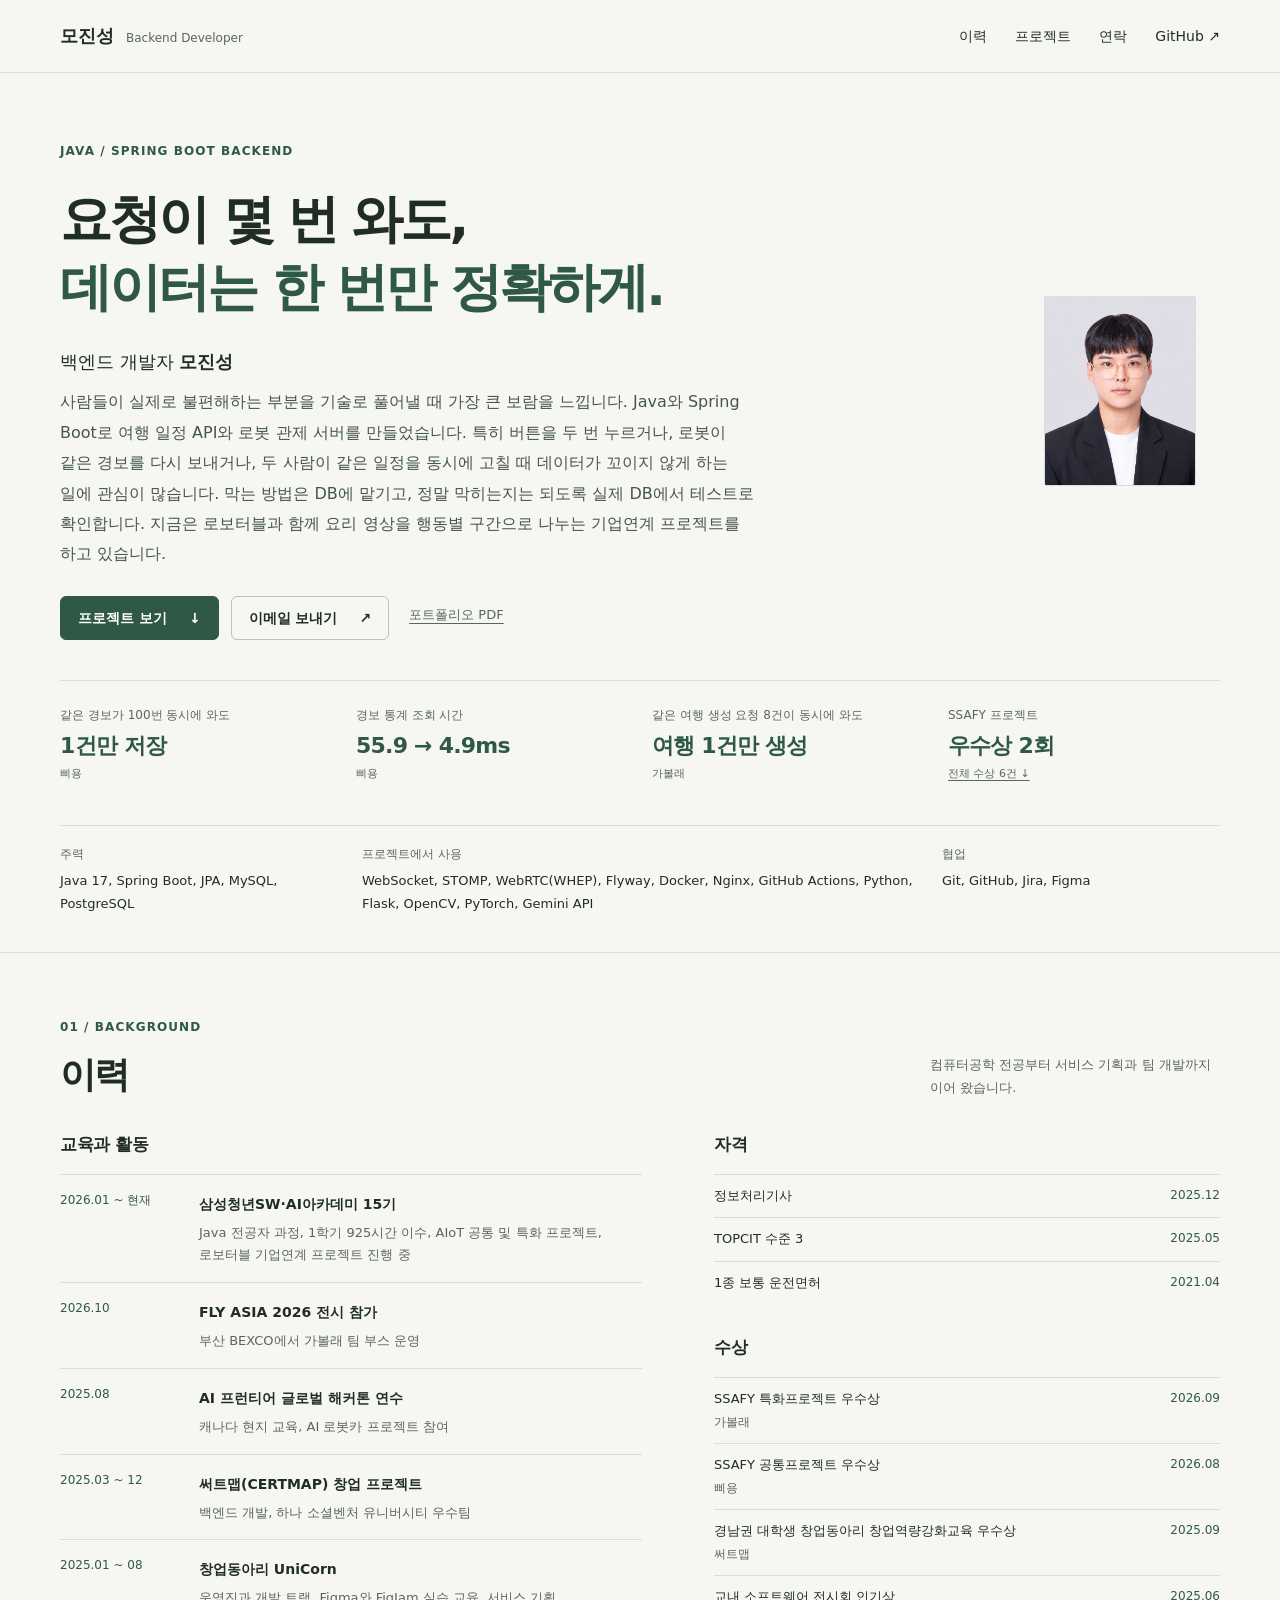
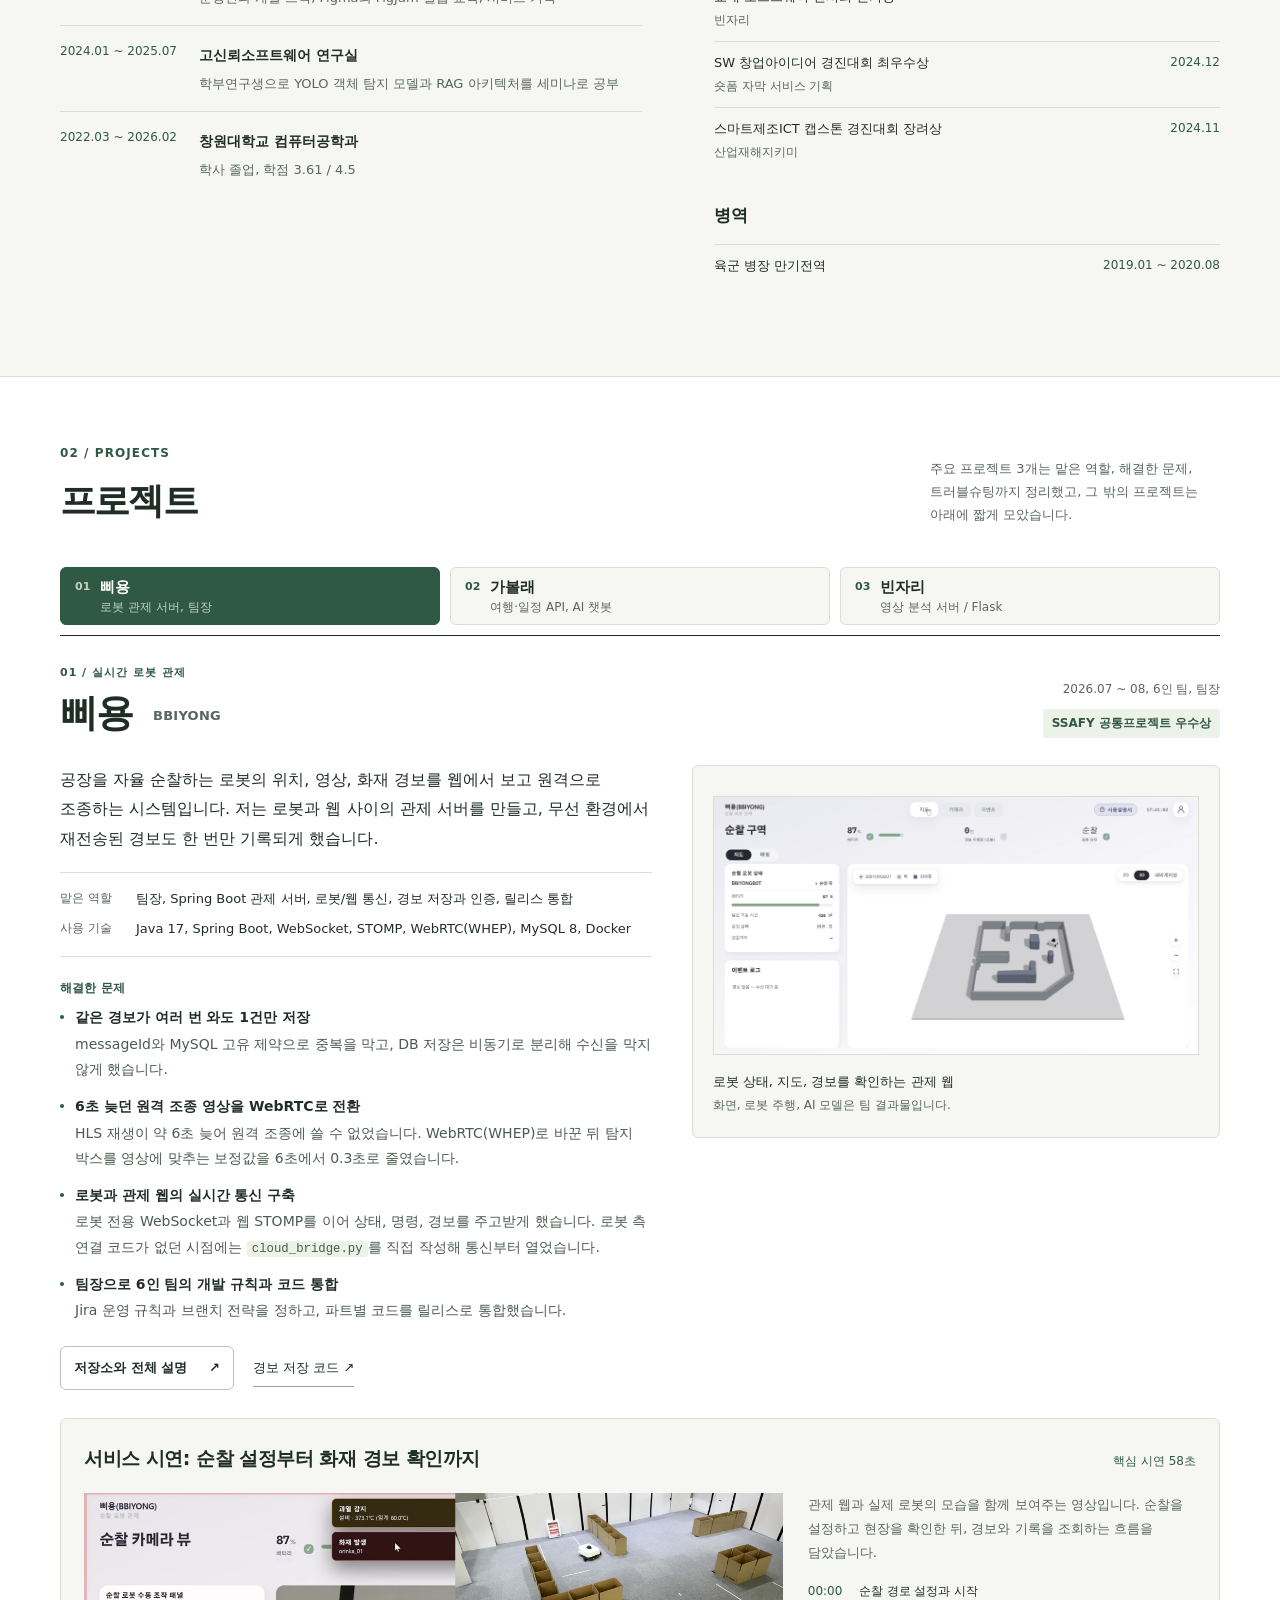
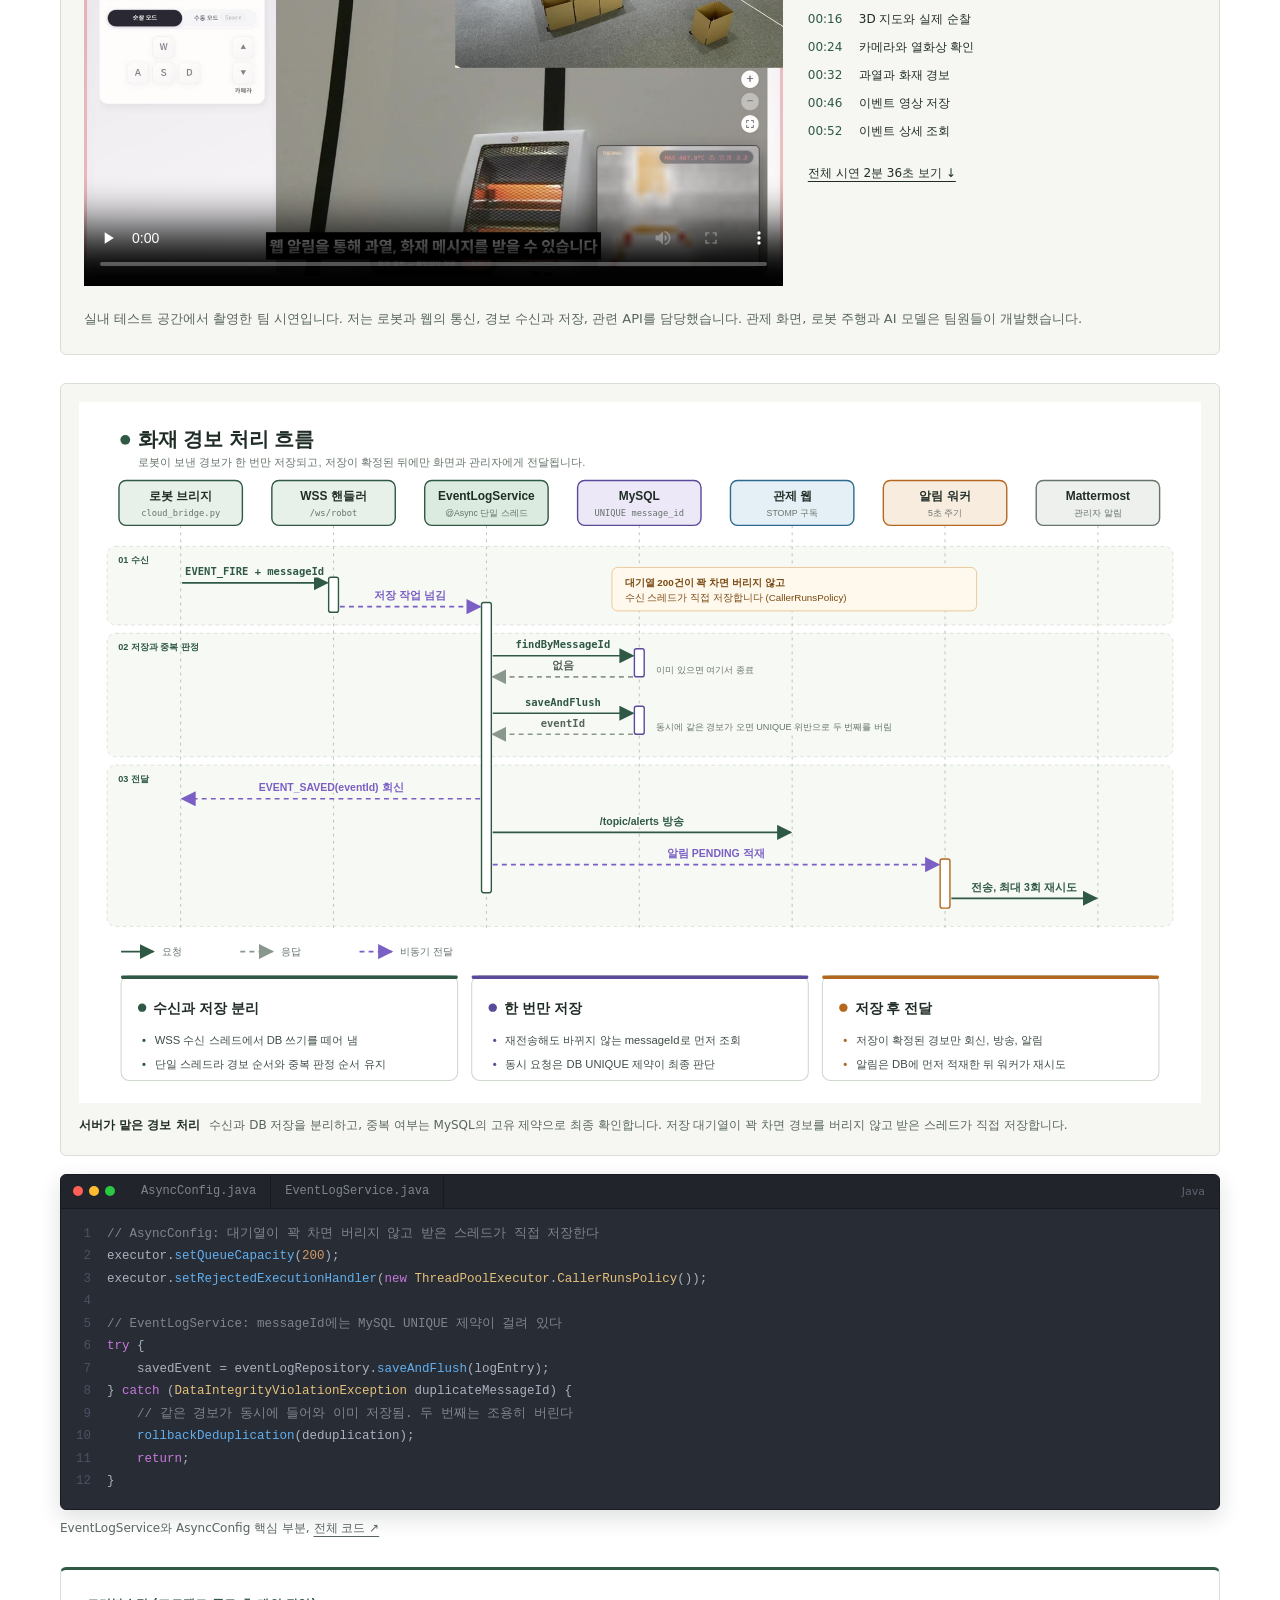
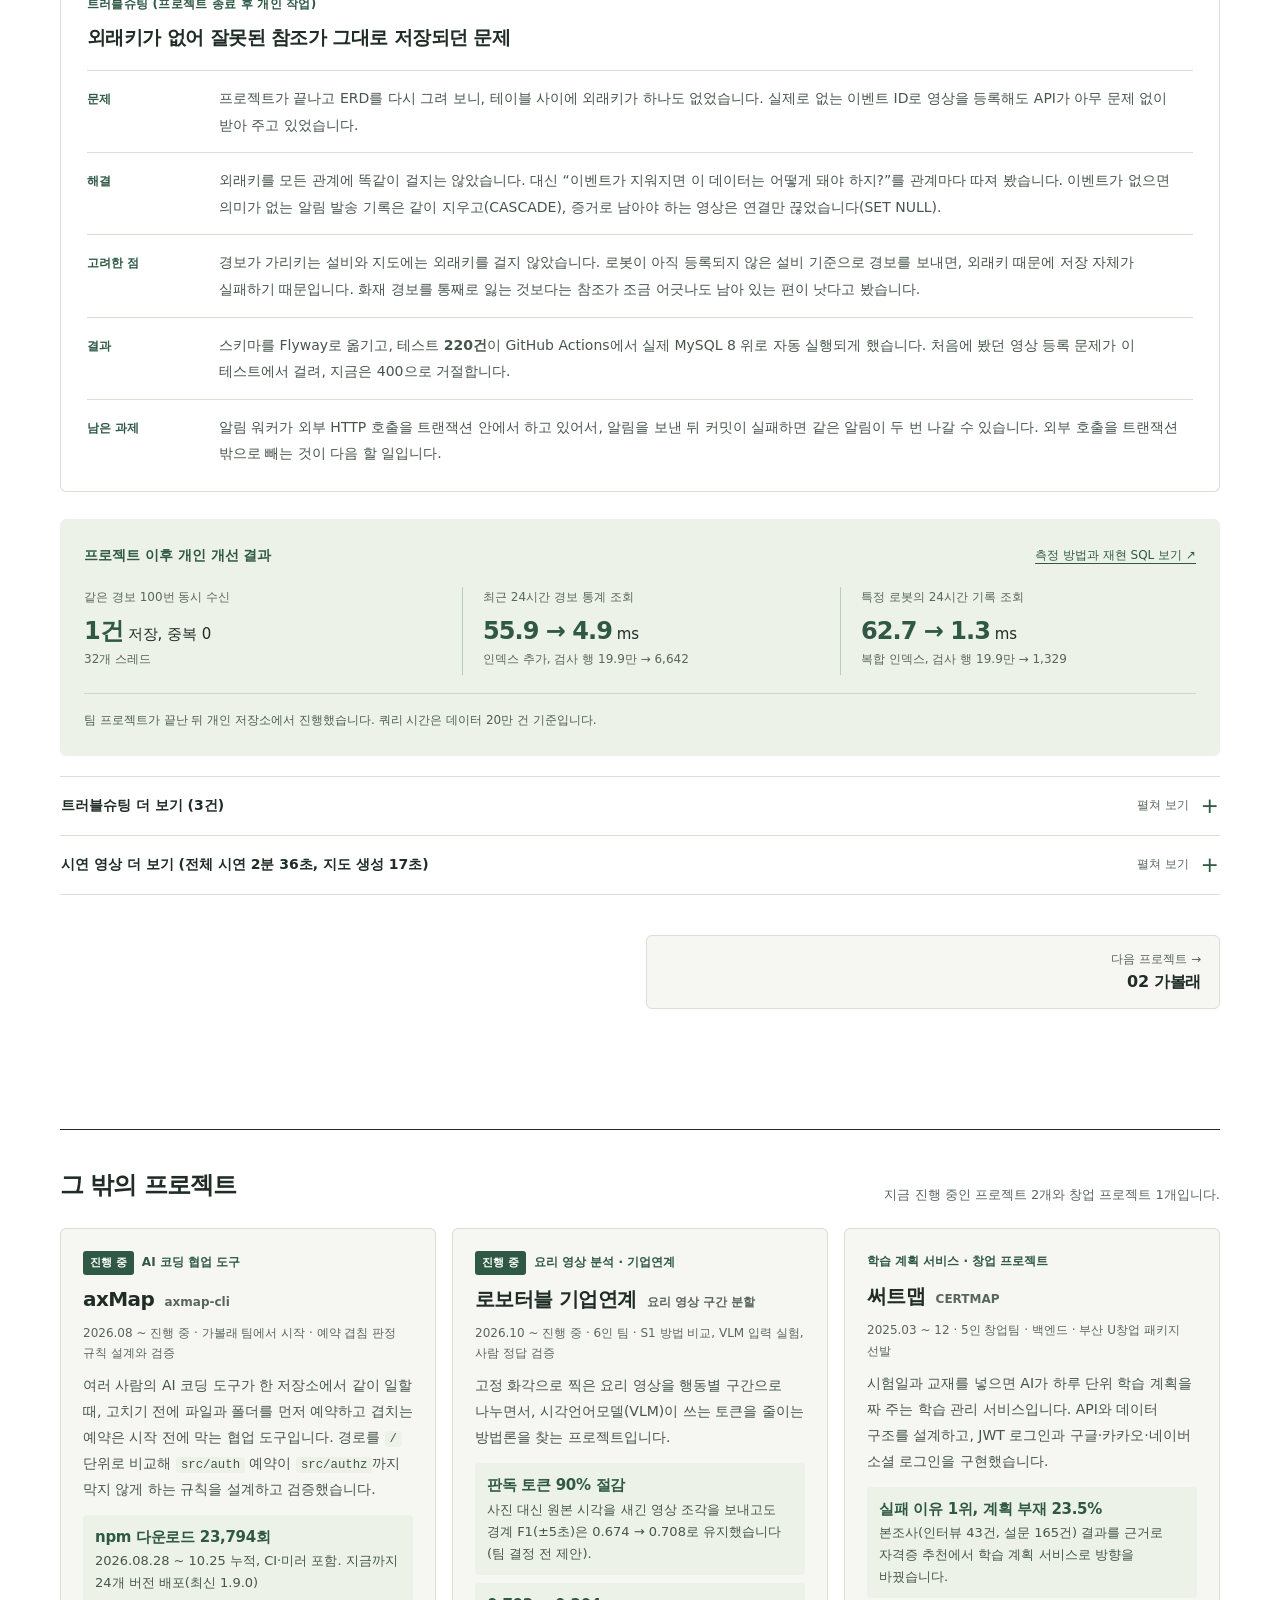
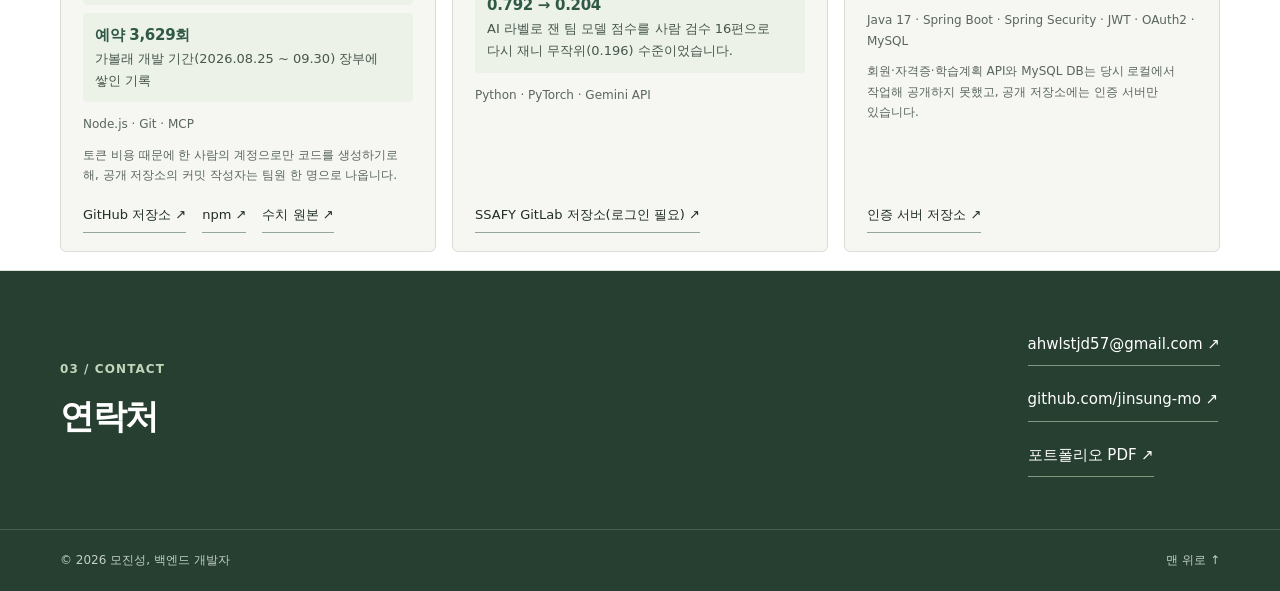
==== commit b425c35a: "feat: 주요 프로젝트 3개만 탭으로 보여 주고 나머지 3개는 짧은 카드로 정리 포트폴리오 피드백에 따라 강조할 프로젝트를 추렸다.  - 주요 프로젝트(탭): 01 삐용, 02 " ====
--- a/index.html
+++ b/index.html
@@ -14,8 +14,8 @@
   <meta property="og:image:alt" content="삐용 프로젝트의 로봇 관제 웹 화면">
   <meta name="twitter:card" content="summary_large_image">
   <link rel="canonical" href="https://jinsung-mo.github.io/">
-  <link rel="stylesheet" href="styles.css?v=20261030-axmap-tab">
-  <script src="script.js?v=20261030-project-tabs" defer></script>
+  <link rel="stylesheet" href="styles.css?v=20261031-main-three">
+  <script src="script.js?v=20261031-main-three" defer></script>
   <title>모진성 | Java · Spring Boot 백엔드 개발자</title>
 </head>
 <body>
@@ -66,14 +66,11 @@
       </div>
     </div></section>
     <section class="projects-section" id="projects" aria-labelledby="projects-title"><div class="wrap">
-      <div class="section-head"><div><p class="section-number">02 / PROJECTS</p><h2 id="projects-title">프로젝트</h2></div><p>프로젝트마다 무엇을 만들었는지, 맡은 역할, 해결한 문제, 트러블슈팅 순서로 정리했습니다.</p></div>
-      <nav class="project-shortcuts" aria-label="프로젝트 바로가기">
+      <div class="section-head"><div><p class="section-number">02 / PROJECTS</p><h2 id="projects-title">프로젝트</h2></div><p>주요 프로젝트 3개는 맡은 역할, 해결한 문제, 트러블슈팅까지 정리했고, <a href="#more-projects">그 밖의 프로젝트</a>는 아래에 짧게 모았습니다.</p></div>
+      <nav class="project-shortcuts" aria-label="주요 프로젝트 바로가기">
         <a href="#bbiyong"><span class="shortcut-number">01</span><strong>삐용</strong><span>로봇 관제 서버, 팀장</span><span aria-hidden="true">↓</span></a>
         <a href="#gabolle"><span class="shortcut-number">02</span><strong>가볼래</strong><span>여행·일정 API, AI 챗봇</span><span aria-hidden="true">↓</span></a>
-        <a href="#axmap"><span class="shortcut-number">03</span><strong>axMap</strong><span>AI 코딩 협업 도구, 진행 중</span><span aria-hidden="true">↓</span></a>
-        <a href="#robotable"><span class="shortcut-number">04</span><strong>로보터블</strong><span>요리 영상 구간 분할, 진행 중</span><span aria-hidden="true">↓</span></a>
-        <a href="#binjari"><span class="shortcut-number">05</span><strong>빈자리</strong><span>영상 분석 서버 / Flask</span><span aria-hidden="true">↓</span></a>
-        <a href="#certmap"><span class="shortcut-number">06</span><strong>써트맵</strong><span>학습 계획 서비스, 창업팀</span><span aria-hidden="true">↓</span></a>
+        <a href="#binjari"><span class="shortcut-number">03</span><strong>빈자리</strong><span>영상 분석 서버 / Flask</span><span aria-hidden="true">↓</span></a>
       </nav>
 
       <article class="project" id="bbiyong" aria-labelledby="bbiyong-title">
@@ -149,7 +146,7 @@
         <div class="project-intro">
           <div class="project-summary"><p class="service-intro">외국인 여행객이 취향과 이동 조건에 맞춰 부산 여행 일정을 만드는 서비스입니다. 저는 여행과 일정 API를 맡아, 재요청으로 여행이 중복 생성되거나 동행자의 수정이 서로 덮이거나 이벤트 기록이 사라지는 문제를 DB 단에서 막았습니다. 앱의 AI 챗봇 ‘동백이’ 서버도 처음 설계해 만들었습니다.</p>
             <dl class="project-facts"><div><dt>맡은 역할</dt><dd>여행과 일정 API, PostgreSQL 저장과 검증, 이벤트 저장 경로 수정, AI 챗봇 서버</dd></div><div><dt>사용 기술</dt><dd>Java 17, Spring Boot, JPA, PostgreSQL, Flyway, Gemini API</dd></div></dl>
-            <p class="list-label">해결한 문제</p><ul class="contribution-list"><li><strong>같은 요청을 다시 보내도 여행은 1개만 생성</strong><span>Idempotency-Key를 DB에 먼저 등록한 요청만 여행을 만들고, 같은 요청에는 기존 결과를 돌려줍니다.</span></li><li><strong>두 사람이 동시에 고쳐도 변경이 사라지지 않게</strong><span>읽은 버전과 DB 버전이 같을 때만 수정하고, 충돌하면 409로 최신 일정을 다시 받게 했습니다.</span></li><li><strong>서버를 재시작하면 사라지던 이벤트 기록을 DB에 저장</strong><span>메모리에 쌓이던 사용자 이벤트를 PostgreSQL Outbox 테이블에 저장하도록 바꿨습니다.</span></li><li><strong>AI 챗봇이 없는 가게 이름을 지어내지 않게</strong><span>답장은 모델 대신 서버가 조립하고, 챗봇은 화면 안내·여행 문장·도움말 세 가지로만 답하게 좁혔습니다. 버스 도착 시간과 환율도 직접 말하지 않고 실제 데이터를 보여 주는 화면으로 안내합니다. <a href="#gabolle-chatbot">자세히 보기</a></span></li></ul>
+            <p class="list-label">해결한 문제</p><ul class="contribution-list"><li><strong>같은 요청을 다시 보내도 여행은 1개만 생성</strong><span>Idempotency-Key를 DB에 먼저 등록한 요청만 여행을 만들고, 같은 요청에는 기존 결과를 돌려줍니다.</span></li><li><strong>두 사람이 동시에 고쳐도 변경이 사라지지 않게</strong><span>읽은 버전과 DB 버전이 같을 때만 수정하고, 충돌하면 409로 최신 일정을 다시 받게 했습니다.</span></li><li><strong>서버를 재시작하면 사라지던 이벤트 기록을 DB에 저장</strong><span>메모리에 쌓이던 사용자 이벤트를 PostgreSQL Outbox 테이블에 저장하도록 바꿨습니다.</span></li><li><strong>AI 챗봇이 부산이 아닌 서울 가게를 추천하지 않게</strong><span>부산 여행 앱인데 모델이 학습한 지식으로 서울에 있는 가게를 추천했습니다. 답장은 모델 대신 서버가 조립하고, 챗봇은 화면 안내·여행 문장·도움말 세 가지로만 답하게 좁혔습니다. 버스 도착 시간과 환율도 직접 말하지 않고 실제 데이터를 보여 주는 화면으로 안내합니다. <a href="#gabolle-chatbot">자세히 보기</a></span></li></ul>
             <div class="project-links"><a class="button button-small" href="https://github.com/jinsung-mo/gabolle-busan-travel" target="_blank" rel="noopener noreferrer">저장소와 전체 설명 <span aria-hidden="true">↗</span></a><a class="" href="https://github.com/jinsung-mo/gabolle-busan-travel/blob/main/backend/src/test/java/com/gabolle/backend/trip/TripPersistenceIntegrationTest.java" target="_blank" rel="noopener noreferrer">동시 요청 PostgreSQL 테스트 <span aria-hidden="true">↗</span></a><a class="" href="https://github.com/jinsung-mo/gabolle-busan-travel/blob/main/backend/src/test/java/com/gabolle/backend/itinerary/ItineraryPersistenceIntegrationTest.java" target="_blank" rel="noopener noreferrer">PostgreSQL 검증 <span aria-hidden="true">↗</span></a></div>
           </div>
           <figure class="project-preview phone-preview"><div class="phone-pair"><img src="assets/gabolle-plan.jpg" alt="가볼래 여행 조건 입력 화면" loading="lazy" width="540" height="1140"><img src="assets/gabolle-route.jpg" alt="가볼래 부산 여행 경로 화면" loading="lazy" width="540" height="1140"></div><figcaption>여행 조건 입력 → 지도에서 일정과 경로 확인<br><span>앱 화면은 팀 결과물이며, 저는 여행과 일정 API, AI 챗봇 서버를 맡았습니다.</span></figcaption></figure>
@@ -186,9 +183,9 @@
 <div class="story"><h4>성공 응답을 받았는데 이벤트 기록이 사라졌습니다</h4><p>API는 “저장했다”고 응답하는데, 서버를 껐다 켜면 사용자 행동 기록이 전부 사라졌습니다. 실제 DB가 아니라 메모리 저장소에 쌓이고 있었습니다. 기록이 PostgreSQL Outbox 테이블로 들어가도록 저장 경로를 이었습니다. Outbox 구조는 팀이 함께 설계했고, 저는 이벤트를 받아 저장하는 경로를 맡았습니다.</p></div></div><div class="evidence-links"><a class="" href="https://github.com/jinsung-mo/gabolle-busan-travel/blob/main/backend/src/main/java/com/gabolle/backend/trip/application/TripCreationService.java" target="_blank" rel="noopener noreferrer">중복 생성 방지 코드 <span aria-hidden="true">↗</span></a><a class="" href="https://github.com/jinsung-mo/gabolle-busan-travel/blob/main/backend/src/main/java/com/gabolle/backend/itinerary/infra/JpaItineraryRepository.java" target="_blank" rel="noopener noreferrer">일정 충돌 처리 코드 <span aria-hidden="true">↗</span></a><a class="" href="https://github.com/jinsung-mo/gabolle-busan-travel/blob/main/backend/src/main/java/com/gabolle/backend/event/application/EventIngestService.java" target="_blank" rel="noopener noreferrer">이벤트 저장 코드 <span aria-hidden="true">↗</span></a></div></div></details>
       <details class="project-detail" id="gabolle-chatbot"><summary><span>AI 챗봇 동백이: 만든 방식과 할루시네이션을 막은 과정</span><span class="summary-hint">펼쳐 보기</span></summary><div class="detail-body"><p class="detail-lead"><strong>동백이에게 자연어로 물으면, 서버가 질문을 세 가지 답 중 하나로 바꿔 돌려줍니다.</strong> 알맞은 앱 화면으로 보내는 안내, 여행지에서 바로 쓸 한국어 문장, 서비스 사용법 도움말입니다. 저는 이 챗봇의 서버 API를 처음 설계하고 만들었습니다(2026.09.10 ~ 09.21). 대화 화면은 팀원들이 만들었습니다.</p><div class="case-grid"><div class="story"><h4>어떻게 만들었나</h4><p>모델에게 자유로운 문장 대신 정해진 JSON 형식으로만 답하게 하고(구조화 출력), 서버가 그 값을 검증해 앱에 내려줍니다. 모델 호출은 <code>AssistantVendorPort</code> 인터페이스 뒤에 두었습니다. 그래서 Claude Haiku 4.5로 만든 첫 버전을 무료로 쓸 수 있는 Google Gemini로 바꿀 때 어댑터 하나만 갈아 끼웠고, 서비스와 컨트롤러는 그대로였습니다.</p></div>
 <div class="story"><h4>대화, 언어, 내 일정</h4><p>대화는 서버에 저장하지 않고, 앱이 최근 몇 턴을 함께 보냅니다. 답변 언어는 <code>Accept-Language</code>로 맞추고, 사용자마다 1분에 10번까지만 받아 넘으면 429를 돌려줍니다. 사용자가 동의하고 일정을 골랐을 때만 그날 일정을 읽어 답에 쓰고, 알레르기 같은 건강 정보는 모델에 보내지 않습니다.</p></div>
-<div class="story story-wide"><h4>트러블슈팅: 챗봇이 가볼래 데이터에 없는 가게 이름을 지어낼 수 있었습니다</h4><p><strong>문제</strong> 첫 버전은 대화에서 여행 조건을 뽑고, 사용자에게 보이는 답장은 모델이 자유롭게 썼습니다. 이렇게 두면 모델이 학습한 지식으로 가볼래 데이터에 없는 가게 이름을 답에 넣을 수 있었습니다. 가볼래는 설문과 현지인 추천으로 모은 실제 장소를 추천하는 서비스라, 지어낸 이름은 서비스의 근거를 무너뜨립니다. 프롬프트로 금지해도 모델이 쓴 문장이 그대로 나가는 한 통로는 남아 있었습니다.</p><p><strong>해결</strong> 지어낸 내용이 나갈 길을 구조로 막았습니다. 먼저 답장은 모델이 채운 값(지역, 인원, 음식 취향)만으로 서버가 조립하게 했고, 이어서 일정을 대신 짜는 기능 자체를 빼 은행 앱 챗봇처럼 안내만 하게 좁혔습니다. 화면 안내는 서버의 허용 목록에 있는 다섯 화면으로만 보내고, 버스 도착 시간이나 환율처럼 매번 바뀌는 숫자는 직접 말하지 않고 실제 값을 보여 주는 화면으로 안내합니다.</p><p><strong>결과</strong> 실제 Gemini를 호출해 확인해 보니, 장소 추천을 요청해도 이름을 지어내지 않고 여행 만들기 화면으로 안내했고, 범위 밖 질문은 거절했습니다.</p></div>
+<div class="story story-wide"><h4>트러블슈팅: 챗봇이 부산이 아닌 서울에 있는 가게를 추천했습니다</h4><p><strong>문제</strong> 첫 버전은 대화에서 여행 조건을 뽑고, 사용자에게 보이는 답장은 모델이 자유롭게 썼습니다. 그러자 부산 여행 앱인데 서울에 있는 가게를 추천하는 답이 나왔습니다. 모델이 가볼래 데이터가 아니라 자기가 학습한 지식으로 답한 것입니다. 가볼래는 설문과 현지인 추천으로 모은 실제 부산 장소를 추천하는 서비스라, 이런 답은 서비스의 근거를 무너뜨립니다. 프롬프트로 금지해도 모델이 쓴 문장이 그대로 나가는 한 통로는 남아 있었습니다.</p><p><strong>해결</strong> 지어낸 내용이 나갈 길을 구조로 막았습니다. 먼저 답장은 모델이 채운 값(지역, 인원, 음식 취향)만으로 서버가 조립하게 했고, 이어서 일정을 대신 짜는 기능 자체를 빼 은행 앱 챗봇처럼 안내만 하게 좁혔습니다. 화면 안내는 서버의 허용 목록에 있는 다섯 화면으로만 보내고, 버스 도착 시간이나 환율처럼 매번 바뀌는 숫자는 직접 말하지 않고 실제 값을 보여 주는 화면으로 안내합니다.</p><p><strong>결과</strong> 실제 Gemini를 호출해 확인해 보니, 장소 추천을 요청해도 이름을 지어내지 않고 여행 만들기 화면으로 안내했고, 범위 밖 질문은 거절했습니다.</p></div>
 <div class="story"><h4>구조화 출력에서 뒤쪽 값이 빠졌습니다</h4><p>응답 형식을 <code>Map.of()</code>로 넘기면 필드 순서가 보장되지 않아, 모델이 뒤쪽 필드(여행 일수, 인원)를 빠뜨리는 경우가 있었습니다. <code>propertyOrdering</code>으로 순서를 명시해 고쳤고, 버튼 문구가 비어 오면 화면별 기본 문구를 쓰게 했습니다.</p></div>
-<div class="story"><h4>챗봇 버튼이 앱에서 사라지지 않게</h4><p>앱은 모르는 화면 주소의 버튼을 지우는데, 서버 목록을 손으로 베껴 검사하다 보니 챗봇 이동 버튼 세 개가 사라진 일이 있었습니다. 서버의 허용 목록과 앱의 화면 목록을 원본 파일끼리 대조하는 CI 검사를 만들어, 서버가 보낼 수 있는 주소를 앱이 모르면 검사가 실패하게 했습니다.</p></div></div><div class="evidence-links"><a class="" href="https://github.com/jinsung-mo/gabolle-busan-travel#ai-챗봇-동백이" target="_blank" rel="noopener noreferrer">저장소 README의 챗봇 설명 <span aria-hidden="true">↗</span></a><a class="" href="https://github.com/jinsung-mo/gabolle-busan-travel#5-ai-챗봇이-가볼래-데이터에-없는-가게-이름을-지어낼-수-있던-문제" target="_blank" rel="noopener noreferrer">할루시네이션 트러블슈팅 전문 <span aria-hidden="true">↗</span></a></div><p class="measurement-note">챗봇 서버 코드는 팀 GitLab 저장소(비공개)의 <code>back/dev</code> 브랜치에 있어 공개 저장소에는 없습니다.</p></div></details>
+<div class="story"><h4>챗봇 버튼이 앱에서 사라지지 않게</h4><p>앱은 모르는 화면 주소의 버튼을 지우는데, 서버 목록을 손으로 베껴 검사하다 보니 챗봇 이동 버튼 세 개가 사라진 일이 있었습니다. 서버의 허용 목록과 앱의 화면 목록을 원본 파일끼리 대조하는 CI 검사를 만들어, 서버가 보낼 수 있는 주소를 앱이 모르면 검사가 실패하게 했습니다.</p></div></div><div class="evidence-links"><a class="" href="https://github.com/jinsung-mo/gabolle-busan-travel#ai-챗봇-동백이" target="_blank" rel="noopener noreferrer">저장소 README의 챗봇 설명 <span aria-hidden="true">↗</span></a><a class="" href="https://github.com/jinsung-mo/gabolle-busan-travel#5-ai-챗봇이-부산이-아닌-서울에-있는-가게를-추천하던-문제" target="_blank" rel="noopener noreferrer">할루시네이션 트러블슈팅 전문 <span aria-hidden="true">↗</span></a></div><p class="measurement-note">챗봇 서버 코드는 팀 GitLab 저장소(비공개)의 <code>back/dev</code> 브랜치에 있어 공개 저장소에는 없습니다.</p></div></details>
       <details class="project-detail media-detail" id="gabolle-media"><summary><span>앱 시연 영상(36초)과 화면 더 보기</span><span class="summary-hint">펼쳐 보기</span></summary><div class="detail-body media-grid">
 <figure class="app-screen"><img src="assets/gabolle-home.jpg" alt="가볼래 앱 메인 홈 화면" loading="lazy" width="540" height="1140"><figcaption><strong>메인 홈 화면</strong>여행자가 부산의 장소와 기록을 살펴보고 여행 계획을 시작하는 화면입니다. 앱 화면은 팀 결과물입니다.</figcaption></figure>
 <figure class="app-screen">
@@ -207,61 +204,8 @@
           <figcaption id="gabolle-demo-caption"><strong>가볼래 36초 핵심 시연</strong><p>홈에서 여행 조건을 설정하고 지도에서 경로를 확인하는 실제 앱 시연입니다.</p><ol><li>00:00 홈 화면</li><li>00:06 날짜와 인원 입력</li><li>00:16 여행 취향 선택</li><li>00:24 지도에서 경로 확인</li></ol></figcaption>
         </figure></div></details>
       </article>
-      <article class="project" id="axmap" aria-labelledby="axmap-title">
-        <header class="project-heading"><div><p class="project-kind">03 / AI 코딩 협업 도구 (진행 중)</p><h3 id="axmap-title">axMap <small>axmap-cli</small></h3></div><div class="project-meta"><p>2026.08 ~ 진행 중, 가볼래 팀에서 시작</p><span class="award">npm 공개 패키지</span></div></header>
-        <div class="project-intro">
-          <div class="project-summary"><p class="service-intro">여러 사람의 AI 코딩 도구가 한 저장소에서 같이 일할 때, 고치기 전에 파일과 폴더를 먼저 예약하고 겹치는 예약은 시작 전에 막는 협업 도구입니다. 회의실을 쓰기 전에 예약하듯, AI가 파일을 고치기 전에 “이 파일은 제가 쓸게요”라고 장부에 먼저 적습니다. 가볼래 팀이 개발하며 겪은 충돌 문제에서 시작해 npm에 공개했고, 지금도 계속 업데이트하고 있습니다(최신 1.9.0, 2026.10.30). 저는 예약이 서로 겹치는지 판단하는 규칙을 설계하고, 만들어진 코드가 규칙대로 동작하는지 검증했습니다.</p>
-            <dl class="project-facts"><div><dt>맡은 역할</dt><dd>예약 겹침 판정 규칙 설계와 검증, 동시 예약 처리 공동 설계</dd></div><div><dt>사용 기술</dt><dd>Node.js, Git, MCP, npm 배포</dd></div></dl>
-            <p class="list-label">해결한 문제</p><ul class="contribution-list"><li><strong>AI 코딩 도구끼리 같은 파일을 동시에 고치지 않게</strong><span>고치기 전에 예약하고, 남의 예약과 겹치면 시작 전에 막으면서 누가 무슨 작업으로 언제까지 쓰는지 알려 줍니다.</span></li><li><strong><code>src/auth</code> 예약이 <code>src/authz</code>까지 막지 않게</strong><span>경로를 <code>/</code> 단위로 잘라 폴더 이름끼리 비교하도록 규칙을 정했습니다.</span></li><li><strong>막힌 AI가 같은 요청을 반복하지 않게</strong><span>막은 이유와 함께 일반 오류(1)와 다른 종료 코드 2를 돌려줘, AI가 다른 작업으로 넘어가게 했습니다.</span></li></ul>
-            <div class="project-links"><a class="button button-small" href="https://github.com/rl2aderjoon/axmap" target="_blank" rel="noopener noreferrer">GitHub 저장소 <span aria-hidden="true">↗</span></a><a class="" href="https://www.npmjs.com/package/axmap-cli" target="_blank" rel="noopener noreferrer">npm 패키지 axmap-cli <span aria-hidden="true">↗</span></a><a class="" href="https://github.com/rl2aderjoon/axmap/blob/main/README.ko.md" target="_blank" rel="noopener noreferrer">한국어 설명 <span aria-hidden="true">↗</span></a></div>
-          </div>
-          <figure class="project-preview" id="axmap-demo"><a href="assets/axmap-claim-conflict.svg" target="_blank" rel="noopener noreferrer" aria-label="axMap 예약 충돌 시연 원본 열기"><img src="assets/axmap-claim-conflict.svg" alt="터미널 두 개에서 A가 src/auth를 선점하고, B의 src/auth/login.ts 선점은 거절되며, src/authz는 통과하고, A가 반납한 뒤 B가 같은 파일을 이어받는 실제 실행 출력" loading="lazy" width="1280" height="797"></a><figcaption>두 사람이 같은 폴더를 예약하려 할 때<br><span>A가 먼저 예약한 폴더를 B가 잡으려다 막히고, A가 반납한 뒤에야 B가 이어받습니다. 실제 실행 화면입니다.</span></figcaption></figure>
-        </div>
-        <div class="verification"><p class="verification-label">사용 기록</p><p><strong>가볼래 개발 기간(2026.08.25 ~ 09.30)에 예약 3,629회, 반납 2,224회가 장부에 쌓였습니다.</strong> npm 누적 다운로드는 23,794회(2026.08.28 ~ 10.25, CI·미러 포함)이고, 지금까지 24개 버전을 배포했습니다.</p></div>
-        <details class="project-detail" id="gabolle-axmap"><summary><span>만든 이유, 겹침 판정 규칙, 한계 더 보기</span><span class="summary-hint">펼쳐 보기</span></summary><div class="detail-body"><div class="case-grid"><div class="story"><h4>왜 만들었나</h4><p>가볼래 팀은 여섯 명이 각자 AI 코딩 도구를 띄워 개발했습니다. 그러다 보니 누가 어떤 파일을 고치는지 서로 보이지 않았고, 같은 파일을 동시에 고친 사실은 코드를 합칠 때가 돼서야 알게 됐습니다. 그래서 팀 회의에서 “고치기 전에 먼저 예약하자”는 규칙을 정했고, 이 규칙을 사람이 아니라 도구가 지키게 만든 것이 axMap입니다.</p></div>
-<div class="story"><h4>어디까지를 ‘겹친다’고 볼까</h4><p>같은 파일이거나, 한쪽이 다른 쪽을 품은 폴더라면 겹친다고 봤습니다. A가 <code>src/auth</code> 폴더를 예약했다면 그 안의 <code>src/auth/login.ts</code>는 막힙니다. 그런데 이름만 비슷한 <code>src/authz</code>는 전혀 다른 폴더라 통과해야 합니다. 글자 앞부분만 비교하면 이것까지 막히기 때문에, 경로를 <code>/</code> 단위로 잘라 폴더 이름끼리 비교하도록 정했습니다. <code>./src/auth/</code>처럼 적는 방식만 다른 경로는 같은 경로로 맞추고, 저장소 밖을 가리키는 경로는 받지 않습니다.</p></div>
-<div class="story"><h4>막을 때는 이유까지 알려 줍니다</h4><p>“실패”라고만 하면 AI는 같은 요청을 계속 다시 보냅니다. 그래서 누가, 무슨 작업으로, 몇 분 더 쓰는지를 함께 보여 주고, 일반 오류(1)와 구분되는 종료 코드 2를 돌려줘 AI가 다른 작업으로 넘어가게 했습니다. 판단 로직은 입력만 보고 결과를 내도록 따로 떼어 두자고 제안했는데, 덕분에 두 사람이 거의 동시에 예약했을 때 최신 장부로 다시 판단하는 데도 그대로 쓸 수 있었습니다. 동시 예약 처리와 장부 동기화는 팀원들과 함께 설계했습니다.</p></div>
-<div class="story"><h4>무엇을 못 하나</h4><p>예약을 무시하고 파일을 고치는 것까지 막지는 못하고, 서로 다른 파일에 같은 기능을 만드는 중복도 잡지 못합니다. npm 다운로드 수에는 CI 서버, 미러, 봇이 받은 횟수가 포함돼 사용자 수가 아닙니다.</p></div>
-<div class="story story-wide"><h4>커밋 작성자가 한 명인 이유</h4><p>AI로 도구를 만드는 데 토큰 비용이 많이 들어, 팀 회의에서 한 사람의 개인 계정(Claude Max 구독)으로만 코드를 생성하기로 정했습니다. 나머지 팀원은 구조와 기능별 구현 방식을 회의로 함께 정하고, 결과를 검토하는 방식으로 참여했습니다. 그래서 공개 저장소에는 커밋 작성자가 팀원 한 명으로 나옵니다.</p></div></div><div class="media-grid axmap-media"><figure class="evidence-figure"><a href="assets/axmap-overlap-rules.svg" target="_blank" rel="noopener noreferrer" aria-label="axMap 선점 충돌 판정 도식 원본 열기"><img src="assets/axmap-overlap-rules.svg" alt="입력 검증과 경로 정규화 뒤 최신 장부를 받아 만료 선점을 제외하고 겹침을 판정하는 흐름, 그리고 A가 src/auth를 선점했을 때 하위 파일과 상위 폴더는 거절되고 src/authz는 통과하는 예시" loading="lazy" width="1280" height="710"></a><figcaption><strong>예약이 겹치는지 판단하는 순서</strong>보라색 실선은 제가 설계하고 검증한 부분, 회색 점선은 팀원들과 함께 설계한 부분입니다. 그림의 ‘선점’은 예약과 같은 뜻입니다.</figcaption></figure></div><div class="evidence-links"><a class="" href="https://github.com/rl2aderjoon/axmap/blob/f4609cb139fe97d06e6c3014cdf3b32ca22b4380/src/protocol.mjs#L10-L165" target="_blank" rel="noopener noreferrer">충돌 판정 코드 <span aria-hidden="true">↗</span></a><a class="" href="https://github.com/rl2aderjoon/axmap/blob/f4609cb139fe97d06e6c3014cdf3b32ca22b4380/test/protocol.test.mjs" target="_blank" rel="noopener noreferrer">판정 테스트 <span aria-hidden="true">↗</span></a><a class="" href="https://www.npmjs.com/package/axmap-cli" target="_blank" rel="noopener noreferrer">npm 배포 페이지 <span aria-hidden="true">↗</span></a><a class="" href="https://github.com/jinsung-mo/jinsung-mo.github.io/blob/main/evidence/axmap/README.md" target="_blank" rel="noopener noreferrer">수치 원본 <span aria-hidden="true">↗</span></a></div></div></details>
-      </article>
-      <article class="project" id="robotable" aria-labelledby="robotable-title">
-        <header class="project-heading"><div><p class="project-kind">04 / 요리 영상 분석 (기업연계, 진행 중)</p><h3 id="robotable-title">요리 영상 구간 분할 <small>ROBOTABLE × SSAFY</small></h3></div><div class="project-meta"><p>2026.10 ~ 진행 중, 6인 팀</p><span class="award">로보터블 기업연계</span></div></header>
-        <div class="project-intro">
-          <div class="project-summary"><p class="service-intro">고정된 화각으로 찍은 요리 영상을 행동별 구간으로 나누는 프로젝트입니다. 시각언어모델(VLM)로 영상 전체를 분석하면 구간은 잘 찾지만 토큰을 너무 많이 써서, 토큰을 줄이면서도 구간을 찾아내는 방법론을 찾는 것이 과제입니다. 팀원마다 경계 검출 논문을 파이프라인에 적용해 S1(예상 구간 추출)에 맞는 방법을 고르고, 이를 근거로 S2부터 S4까지 최적의 방법을 찾고 있습니다. 저는 S1 방법 비교와 VLM 입력 방식 실험을 맡고 있습니다.</p>
-            <dl class="project-facts"><div><dt>맡은 역할</dt><dd>S1 경계 검출 논문 방법 적용과 비교, S2·S3 판독 입력 방식 실험, 사람 검수 정답 기준 검증, 영상 라벨링</dd></div><div><dt>사용 기술</dt><dd>Python, PyTorch, scikit-learn, OpenCV, FFmpeg, Gemini API</dd></div><div><dt>구상 중</dt><dd>요리 영상을 올리면 구간을 나눠 레시피, 숏츠, 블로그용 레시피로 만들어 주는 B2C 앱</dd></div></dl>
-            <p class="list-label">해결한 문제</p><ul class="contribution-list"><li><strong>사진 대신 영상 조각을 보내 판독 토큰 90% 절감</strong><span>프레임을 사진으로 한 장씩 보내던 방식을, 원본 시각을 새긴 480px 영상 조각으로 바꿨습니다. 사람 검수 16편에서 토큰은 팀 방식의 9.4%로 줄었고, 경계 F1(±5초)은 0.674에서 0.708로 떨어지지 않았습니다.</span></li><li><strong>AI 라벨로 잰 점수를 사람 정답으로 다시 검증</strong><span>AI 라벨로 학습하고 평가해 F1 0.792가 나온 팀 모델을 사람 검수 16편에 그대로 적용하니 0.204였습니다. 같은 개수를 무작위로 찍은 값(0.196)과 다르지 않았습니다. <a href="#robotable-case">자세히 보기</a></span></li><li><strong>경계 검출 논문의 방법을 S1에 적용해 비교</strong><span>변화점 탐지(KTS, PELT)와 사건 경계 검출(GEBD) 논문의 방법부터 지도학습 TCN까지 S1에 옮겨 같은 조건에서 비교했습니다. 기업이 준 정답 15편을 요리 단위로 나눈 교차검증에서 가장 좋은 조합도 F1(±3초) 0.800으로 목표 0.90에 못 미쳤고, 병목이 경계 검출보다 행동 상태 판독에 있다는 것을 확인했습니다.</span></li></ul>
-            <div class="project-links"><a class="button button-small" href="https://lab.ssafy.com/s15-final/S15P31E109" target="_blank" rel="noopener noreferrer">SSAFY GitLab 저장소 <span aria-hidden="true">↗</span></a><span class="link-note">SSAFY 계정이 있어야 열립니다</span></div>
-          </div>
-          <figure class="project-preview frame-preview"><div class="frame-grid">
-            <div><img src="assets/robotable-frame-1.jpg" alt="준비 장면" loading="lazy" width="720" height="720"><span><time>00:00</time>준비</span></div>
-            <div><img src="assets/robotable-frame-2.jpg" alt="달걀 투입 장면" loading="lazy" width="720" height="720"><span><time>00:20</time>달걀 투입</span></div>
-            <div><img src="assets/robotable-frame-3.jpg" alt="채소를 넣고 볶기 장면" loading="lazy" width="720" height="720"><span><time>00:30</time>채소 넣고 볶기</span></div>
-            <div><img src="assets/robotable-frame-4.jpg" alt="밥 투입 장면" loading="lazy" width="720" height="720"><span><time>01:10</time>밥 투입</span></div>
-          </div><figcaption>중간발표에 쓴 조리 영상 예시<br><span>재료가 들어가고 행동이 바뀌는 시점이 구간의 경계입니다.</span></figcaption></figure>
-        </div>
-        <ol class="pipeline-steps" aria-label="S1부터 S4까지 구간 분할 파이프라인">
-          <li><span>S1</span><strong>예상 구간 추출</strong><p>행동이 바뀔 만한 구간을 미리 추려 VLM이 볼 범위를 줄입니다.</p><em>제 실험: 논문 방법 적용, 사람 정답 검증</em></li>
-          <li><span>S2</span><strong>프레임 선별</strong><p>추린 구간을 바탕으로 VLM에 보낼 장면을 고릅니다.</p><em>제 실험: 사진 대신 영상 조각</em></li>
-          <li><span>S3</span><strong>VLM 판독</strong><p>고른 장면에서 조리 행동과 재료 상태를 읽습니다.</p><em>제 실험: 영상 조각 판독</em></li>
-          <li><span>S4</span><strong>구간 정리</strong><p>판독 결과를 행동별 구간으로 묶어 최종 결과를 만듭니다.</p></li>
-        </ol>
-        <figure class="arch-figure">
-          <a href="assets/robotable-video-chunk.svg" target="_blank" rel="noopener noreferrer" aria-label="판독 입력 방식별 토큰과 경계 F1 비교 원본 열기">
-            <img src="assets/robotable-video-chunk.svg" alt="팀 방식의 판독 토큰을 100%로 둘 때 사진 선별은 53%에 F1 0.709, 영상 조각 1fps는 17.7%에 F1 0.731, 영상 조각 0.5fps는 9.4%에 F1 0.708이고, 팀 방식의 F1은 0.674라는 비교 막대그래프" loading="lazy" width="1440" height="660">
-          </a>
-          <figcaption><strong>판독 입력 방식별 비용과 정확도</strong> 모델과 추론 설정은 그대로 두고 입력만 바꿨습니다. 0.5fps 조각은 토큰을 팀 방식의 9.4%로 줄이면서 F1을 지켰고, 1fps 조각은 토큰 17.7%로 F1이 팀 방식보다 높았습니다.</figcaption>
-        </figure>
-        <p class="scope-note">모든 수치는 팀 결정 전 제안 단계의 실험 결과입니다. 16편은 개발 중 여러 번 본 자료라 수치가 낙관적일 수 있어, 처음 보는 영상에서 설정을 고정하고 다시 확인할 예정입니다.</p>
-        <section class="deep-case" id="robotable-case" aria-label="트러블슈팅: AI 라벨로는 0.79였던 모델 점수가 사람 정답에서는 무작위 수준이던 문제"><p class="deep-case-label">트러블슈팅</p><h4>AI 라벨로는 0.79였던 모델 점수가 사람 정답에서는 무작위 수준이던 문제</h4><ol><li><span>문제</span><p>팀에서 AI가 붙인 라벨로 S1 경계 검출 모델을 다시 학습해, 교차검증 F1(±3초)을 0.286에서 0.792로 올렸다는 결과가 나왔습니다. 그런데 이 점수는 학습에 쓴 것과 같은 AI 라벨로 매긴 점수였습니다.</p></li><li><span>검증 방법</span><p>모델은 고치지 않고 사람이 검수한 16편에 그대로 적용했습니다. 경계를 많이 낼수록 점수가 저절로 오르기 때문에, 영상마다 같은 개수의 시각을 무작위로 찍은 기준선(50회 평균)을 함께 채점했습니다. 같은 정답과 매칭 코드로 Gemini 판독 결과도 한 표에 놓았습니다.</p></li><li><span>결과</span><p>F1은 <strong>0.204</strong>로, 같은 개수 무작위 0.196과 거의 같았습니다. 놓친 경계는 적었지만(재현율 0.954) 낸 경계의 89%가 정답과 맞지 않았습니다(정밀도 0.114).</p></li><li><span>원인</span><p>AI 라벨은 손을 옮기거나 잠깐 멈추는 순간까지 경계로 세서 분당 23.4개를 학습시켰고, 모델도 분당 31.9개를 냈습니다. 사람 정답은 분당 3.8개였습니다. 무엇을 경계로 볼지부터 달랐던 것입니다.</p></li><li><span>해결 제안</span><p>사람 정답에 맞춰 임계값을 다시 골라도 0.50 안팎으로, 비슷한 개수를 내는 Gemini 판독(0.626)보다 낮았습니다. 그래서 모델을 그대로 쓰기보다 학습 라벨의 경계 기준을 사람 쪽(분당 약 4개)에 맞추는 일을 먼저 하자고 제안했습니다. 조리 단계 중심 규칙으로 라벨을 바꿔 다시 학습하자 0.204가 0.385로 오른 것이 근거입니다.</p></li><li><span>남은 과제</span><p>16편에서 조건마다 1회씩 실행한 결과이고, 학습 라벨 기준은 팀 결정이 남아 있습니다. 사람이 검수한 라벨로 학습과 평가를 나눠 다시 확인하는 것이 다음 할 일입니다.</p></li></ol></section>
-        <details class="project-detail" id="robotable-cases"><summary><span>실험 과정과 트러블슈팅 더 보기 (6건)</span><span class="summary-hint">펼쳐 보기</span></summary><div class="detail-body"><div class="case-grid"><div class="story"><h4>논문 방법을 S1에 옮겨 보니</h4><p>영상 요약에 쓰이는 KTS, 변화점 탐지의 PELT, 사건 경계 검출(GEBD) 논문의 방법을 S1에 옮겨 같은 후보 수(분당 4개)로 비교했습니다. 잠정 라벨 4편에서는 오히려 단순한 4fps 프레임 차분이 경계의 66.7%를 ±1초 안에 잡아, CLIP 특징과 KTS(57.6%)나 GEBD 변형(42.4%)보다 나았습니다. 논문에서 좋은 방법이 고정 화각 요리 영상에서도 좋다고 볼 수 없어서, 이후 실험에서는 사람이 만든 정답으로 채점하고, 후보 수를 맞추거나 무작위 기준선을 함께 두어 비교했습니다.</p></div>
-<div class="story"><h4>영상 조각이 사진보다 싼 이유</h4><p>Gemini의 동영상 저해상도 모드는 프레임당 약 70토큰으로, 사진 한 장(약 550토큰)보다 훨씬 쌉니다. 화면 위쪽 띠에 원본 시각을 새겨 모델이 시각을 정확히 적게 했고, 조각을 120초로 늘려 호출마다 붙는 프롬프트 비용도 줄였습니다. 사람이 초안을 검수하는 용도라면 놓친 경계를 찾기보다 틀린 경계를 지우는 편이 쉬워서, “젓기와 그대로 익히기 사이도 새 구간” 지시를 더해 재현율을 0.66에서 0.87로 올린 조건도 함께 제안했습니다.</p></div>
-<div class="story"><h4>목표 0.90에 못 미친 이유를 찾았습니다</h4><p>기업이 준 정답 15편으로 임베딩과 변화점 탐지, 지도학습 TCN과 GRU, 행동 인식 특징(X3D), 미세조정한 CLIP까지 비교했습니다. 가장 좋은 조합은 두 모델의 점수 평균으로 F1(±3초) 0.800이었습니다. 정답을 뜯어보니 경계의 91%가 불 조절, 투입, 젓기, 뒤집기, 그대로 익히기처럼 동작 상태가 바뀌는 지점이었습니다. 상태를 초 단위로 정확히 알면 0.943까지 가능한데 지금 모델의 상태 정확도가 약 0.80이라, 경계보다 상태 판독을 먼저 올려야 한다고 정리했습니다.</p></div>
-<div class="story"><h4>효과가 없었던 것도 남겼습니다</h4><p>움직임 신호로 프레임을 더 줄이면, 조리 중에는 젓느라 화면이 늘 움직여 경계를 놓쳤습니다. 두 번 판독해 투표로 합치는 방법은 토큰이 두 배인데 얻는 것이 작았습니다. 손과 물체 탐지(YOLO, MediaPipe)에 로컬 VLM을 잇는 5단계 파일럿은 재료 투입을 하나도 찾지 못해 채택을 보류했습니다. 실패한 조건도 코드와 호출 기록을 함께 남겨, 팀이 같은 시도를 반복하지 않게 했습니다.</p></div>
-<div class="story"><h4>사람끼리도 경계를 다르게 긋습니다</h4><p>다른 사람이 단 라벨을 예측처럼 놓고 채점해도 F1(±5초)은 0.694였습니다. 그래서 점수가 0.7을 넘은 뒤에는 남은 오차의 상당 부분이 정답 작성 방식 차이일 수 있다고 보고, 재료 투입을 시작만 적을지 끝까지 적을지 같은 라벨 표기 기준을 팀에서 맞추자고 제안했습니다.</p></div>
-<div class="story story-wide"><h4>AI 도구를 쓴 방식</h4><p>실험 코드 작성과 실행에는 Claude Code를 썼습니다. 저는 무엇을 비교할지, 같은 정답과 같은 매칭 코드와 무작위 기준선처럼 어떤 조건에서 비교할지를 정하고 결과와 기록을 확인했습니다. 실험마다 코드 커밋, 입력 해시, 모델 설정과 실제 사용 토큰을 남겨 다른 팀원이 같은 결과를 다시 낼 수 있게 했습니다.</p></div></div></div></details>
-      </article>
       <article class="project" id="binjari" aria-labelledby="binjari-title">
-        <header class="project-heading"><div><p class="project-kind">05 / 영상 분석 서비스</p><h3 id="binjari-title">빈자리 <small>BINJARI</small></h3></div><div class="project-meta"><p>2024.12 ~ 2025.06, 캡스톤 디자인, 2인 팀</p><span class="award">교내 소프트웨어 전시회 인기상</span></div></header>
+        <header class="project-heading"><div><p class="project-kind">03 / 영상 분석 서비스</p><h3 id="binjari-title">빈자리 <small>BINJARI</small></h3></div><div class="project-meta"><p>2024.12 ~ 2025.06, 캡스톤 디자인, 2인 팀</p><span class="award">교내 소프트웨어 전시회 인기상</span></div></header>
         <div class="project-intro">
           <div class="project-summary"><p class="service-intro">특정 시간대만 되면 캠퍼스 주차장에서 빈자리를 찾느라 스트레스를 받는다는 이야기를 자주 들었습니다. 주차면마다 센서를 달면 장비와 설치에 비용이 많이 들어, 카메라 영상만으로 풀어 보고 싶었습니다. 그렇게 만든 서비스가 빈자리입니다. 주차장 영상을 주차면별 상태로 바꿔 앱에 빈자리 수와 시간대별 통계를 보여 줍니다. 저는 분석 서버를 맡아, 차가 잠깐 가려져도 상태가 흔들리지 않는 판정 로직을 만들었습니다.</p>
             <dl class="project-facts"><div><dt>맡은 역할</dt><dd>Flask 분석 서버, 주차면 매핑과 상태 판정, 상태 API, SQLite 저장과 통계</dd></div><div><dt>사용 기술</dt><dd>Python, Flask, OpenCV, YOLOv8x, SQLite<br><span class="muted">안서현: Flutter 앱, 관리자 화면, 모델 학습</span></dd></div></dl>
@@ -309,23 +253,41 @@
           <figcaption id="binjari-detail-caption"><strong>상세정보에서도 B5 상태가 바뀝니다</strong><p>실제 Flutter 상세 화면을 녹화했습니다. B5가 초록에서 빨강으로 바뀌고, 빈자리는 2개에서 1개, 점유율은 90%에서 95%로 갱신됩니다.</p></figcaption>
         </figure></div></details>
       </article>
-      <article class="project" id="certmap" aria-labelledby="certmap-title">
-        <header class="project-heading"><div><p class="project-kind">06 / 학습 계획 서비스 (창업 프로젝트)</p><h3 id="certmap-title">써트맵 <small>CERTMAP</small></h3></div><div class="project-meta"><p>2025.03 ~ 12, 5인 창업팀, 백엔드</p><span class="award">부산 U창업 패키지 선발</span></div></header>
-        <div class="project-intro">
-          <div class="project-summary"><p class="service-intro">써트맵은 시험일과 교재를 넣으면 AI가 하루 단위 학습 계획을 짜 주고, 공부한 내용을 문제로 점검하고, 못 끝낸 계획은 다음 날로 옮겨 주는 학습 관리 서비스입니다. 저는 백엔드를 맡아 API와 데이터 구조를 설계하고, 로그인 기능을 구현했습니다. 회원, 자격증, 학습계획 API와 MySQL DB는 당시 로컬에서 작업해 공개하지 못했고, 공개 저장소에는 인증 서버만 있습니다.</p>
-            <dl class="project-facts"><div><dt>맡은 역할</dt><dd>백엔드 (API와 데이터 구조 설계, JWT 인증과 소셜 로그인 구현)</dd></div><div><dt>사용 기술</dt><dd>Java 17, Spring Boot, Spring Security, JWT, OAuth2, MySQL</dd></div></dl>
-            <p class="list-label">주요 작업</p><ul class="contribution-list"><li><strong>사용자 조사로 서비스 방향을 바꿨습니다</strong><span>처음에는 목표 직업에 맞는 자격증을 추천하는 서비스로 기획했습니다. 취업 준비생 100명에게 설문과 인터뷰를 해 보니 무슨 자격증을 딸지는 이미 알고 있었고, 진짜 고민은 “정해진 시간 안에 어떻게 공부할까”였습니다.</span></li><li><strong>본조사로 문제를 수치로 확인했습니다</strong><span>이후 본조사(인터뷰 43건, 설문 165건)에서 자격증 취득 실패 이유 1위는 계획 부재(23.5%)였고, 스스로 매긴 학습 만족도는 5점 만점에 2.8점이었습니다.</span></li><li><strong>JWT 로그인과 소셜 로그인 구현</strong><span>JWT 기반 로그인과 구글, 카카오, 네이버 소셜 로그인을 구현했습니다.</span></li></ul>
-            <div class="project-links"><a class="button button-small" href="https://github.com/jinsung-mo/certmap" target="_blank" rel="noopener noreferrer">인증 서버 저장소 <span aria-hidden="true">↗</span></a></div>
-          </div>
-          <figure class="project-preview console-preview"><a href="assets/certmap-flow.jpg" target="_blank" rel="noopener noreferrer" aria-label="써트맵 Plan Check Act 화면 원본 열기"><img src="assets/certmap-flow.jpg" alt="학습 플랜 설계, 실력 점검, 미완료 플랜 연기로 이어지는 써트맵 앱 화면 세 개" loading="lazy" width="1440" height="810"></a><figcaption>Plan, Check, Act 세 흐름으로 설계한 앱 화면<br><span>화면 디자인은 팀 결과물입니다. 출시 전 MVP 단계입니다.</span></figcaption></figure>
-        </div>
-        <figure class="arch-figure"><a href="assets/certmap-research.jpg" target="_blank" rel="noopener noreferrer" aria-label="써트맵 사용자 조사 결과 원본 열기"><img src="assets/certmap-research.jpg" alt="자격증 취득 실패 이유 1위가 계획 부재 23.5퍼센트이고 학습 만족도가 5점 중 2.8점이라는 조사 결과" loading="lazy" width="1440" height="810"></a><figcaption><strong>본조사 결과</strong>인터뷰 43건, 설문 165건 (2025, 팀 자체 조사). 실패 원인 1위는 계획 부재였습니다.</figcaption></figure>
-        <section class="followup" aria-labelledby="certmap-result-title"><div class="followup-heading"><h4 id="certmap-result-title">팀 성과: 창업 프로그램 선정과 수상</h4></div>
-          <ul class="milestones"><li><time>2025.06</time>부산 U창업 패키지 선발</li><li><time>2025.07</time>서울대학교 대학연대 창업 네트워크 캠프 우수상</li><li><time>2025.07</time>학생 창업유망팀 300 성장트랙A 선정</li><li><time>2025.08</time>하나 소셜벤처 유니버시티 우수팀 선정</li><li><time>2025.08</time>린스타트업(동남권) 2단계 선정</li><li><time>2025.09</time>경남권 대학생 창업동아리 창업역량강화교육 우수상</li><li><time>2025.09</time>교내 G-SCOUT 창업동아리 선정</li></ul>
-          <p class="measurement-note">배운 점: 기능을 정하기 전에 사용자에게 먼저 물어본 것이 서비스 방향을 가장 크게 바꿨습니다. 같은 불편을 겪는 사람이 실제로 얼마나 있는지 숫자로 확인한 뒤 만들 것을 정했습니다.</p>
-        </section>
-      </article>
-    </div></section>
+    </div>
+    <div class="wrap"><section class="side-projects" id="more-projects" aria-labelledby="more-projects-title">
+      <div class="side-head"><h3 id="more-projects-title">그 밖의 프로젝트</h3><p>지금 진행 중인 프로젝트 2개와 창업 프로젝트 1개입니다.</p></div>
+      <div class="side-grid">
+        <article class="side-card" id="axmap" aria-labelledby="axmap-title">
+          <p class="side-kind" id="gabolle-axmap"><span class="live">진행 중</span>AI 코딩 협업 도구</p>
+          <h4 id="axmap-title">axMap <small>axmap-cli</small></h4>
+          <p class="side-meta">2026.08 ~ 진행 중 · 가볼래 팀에서 시작 · 예약 겹침 판정 규칙 설계와 검증</p>
+          <p class="side-summary">여러 사람의 AI 코딩 도구가 한 저장소에서 같이 일할 때, 고치기 전에 파일과 폴더를 먼저 예약하고 겹치는 예약은 시작 전에 막는 협업 도구입니다. 경로를 <code>/</code> 단위로 비교해 <code>src/auth</code> 예약이 <code>src/authz</code>까지 막지 않게 하는 규칙을 설계하고 검증했습니다.</p>
+          <ul class="side-results"><li><strong>npm 다운로드 23,794회</strong>2026.08.28 ~ 10.25 누적, CI·미러 포함. 지금까지 24개 버전 배포(최신 1.9.0)</li><li><strong>예약 3,629회</strong>가볼래 개발 기간(2026.08.25 ~ 09.30) 장부에 쌓인 기록</li></ul>
+          <p class="side-stack">Node.js · Git · MCP</p>
+          <p class="side-note">토큰 비용 때문에 한 사람의 계정으로만 코드를 생성하기로 해, 공개 저장소의 커밋 작성자는 팀원 한 명으로 나옵니다.</p>
+          <div class="side-links"><a href="https://github.com/rl2aderjoon/axmap" target="_blank" rel="noopener noreferrer">GitHub 저장소 <span aria-hidden="true">↗</span></a><a href="https://www.npmjs.com/package/axmap-cli" target="_blank" rel="noopener noreferrer">npm <span aria-hidden="true">↗</span></a><a href="https://github.com/jinsung-mo/jinsung-mo.github.io/blob/main/evidence/axmap/README.md" target="_blank" rel="noopener noreferrer">수치 원본 <span aria-hidden="true">↗</span></a></div>
+        </article>
+        <article class="side-card" id="robotable" aria-labelledby="robotable-title">
+          <p class="side-kind"><span class="live">진행 중</span>요리 영상 분석 · 기업연계</p>
+          <h4 id="robotable-title">로보터블 기업연계 <small>요리 영상 구간 분할</small></h4>
+          <p class="side-meta">2026.10 ~ 진행 중 · 6인 팀 · S1 방법 비교, VLM 입력 실험, 사람 정답 검증</p>
+          <p class="side-summary">고정 화각으로 찍은 요리 영상을 행동별 구간으로 나누면서, 시각언어모델(VLM)이 쓰는 토큰을 줄이는 방법론을 찾는 프로젝트입니다.</p>
+          <ul class="side-results"><li><strong>판독 토큰 90% 절감</strong>사진 대신 원본 시각을 새긴 영상 조각을 보내고도 경계 F1(±5초)은 0.674 → 0.708로 유지했습니다(팀 결정 전 제안).</li><li id="robotable-case"><strong>0.792 → 0.204</strong>AI 라벨로 잰 팀 모델 점수를 사람 검수 16편으로 다시 재니 무작위(0.196) 수준이었습니다.</li></ul>
+          <p class="side-stack">Python · PyTorch · Gemini API</p>
+          <div class="side-links"><a href="https://lab.ssafy.com/s15-final/S15P31E109" target="_blank" rel="noopener noreferrer">SSAFY GitLab 저장소(로그인 필요) <span aria-hidden="true">↗</span></a></div>
+        </article>
+        <article class="side-card" id="certmap" aria-labelledby="certmap-title">
+          <p class="side-kind">학습 계획 서비스 · 창업 프로젝트</p>
+          <h4 id="certmap-title">써트맵 <small>CERTMAP</small></h4>
+          <p class="side-meta">2025.03 ~ 12 · 5인 창업팀 · 백엔드 · 부산 U창업 패키지 선발</p>
+          <p class="side-summary">시험일과 교재를 넣으면 AI가 하루 단위 학습 계획을 짜 주는 학습 관리 서비스입니다. API와 데이터 구조를 설계하고, JWT 로그인과 구글·카카오·네이버 소셜 로그인을 구현했습니다.</p>
+          <ul class="side-results"><li><strong>실패 이유 1위, 계획 부재 23.5%</strong>본조사(인터뷰 43건, 설문 165건) 결과를 근거로 자격증 추천에서 학습 계획 서비스로 방향을 바꿨습니다.</li></ul>
+          <p class="side-stack">Java 17 · Spring Boot · Spring Security · JWT · OAuth2 · MySQL</p>
+          <p class="side-note">회원·자격증·학습계획 API와 MySQL DB는 당시 로컬에서 작업해 공개하지 못했고, 공개 저장소에는 인증 서버만 있습니다.</p>
+          <div class="side-links"><a href="https://github.com/jinsung-mo/certmap" target="_blank" rel="noopener noreferrer">인증 서버 저장소 <span aria-hidden="true">↗</span></a></div>
+        </article>
+      </div>
+    </section></div></section>
     <section class="contact-section" id="contact" aria-labelledby="contact-title"><div class="wrap contact-inner"><div><p class="section-number">03 / CONTACT</p><h2 id="contact-title">연락처</h2></div><div class="contact-links"><a href="mailto:ahwlstjd57@gmail.com">ahwlstjd57@gmail.com <span aria-hidden="true">↗</span></a><a class="" href="https://github.com/jinsung-mo" target="_blank" rel="noopener noreferrer">github.com/jinsung-mo <span aria-hidden="true">↗</span></a><a href="portfolio.pdf" target="_blank" rel="noopener">포트폴리오 PDF <span aria-hidden="true">↗</span></a></div></div></section>
   </main>
   <footer class="site-footer"><div class="wrap footer-inner"><p>© 2026 모진성, 백엔드 개발자</p><a href="#top">맨 위로 <span aria-hidden="true">↑</span></a></div></footer>
--- a/styles.css
+++ b/styles.css
@@ -336,13 +336,10 @@
 @media(max-width:760px) { .service-recording { padding: 16px; } .service-recording-heading { display: block; } .service-recording-heading h4 { font-size: 17px; } .service-recording-heading > span { display: block; margin-top: 5px; } .demo-chapters { display: block; } }
 @media print { .service-recording { display: none; } }
 
-.axmap-media { margin-top: 30px; }
-.axmap-media .evidence-figure img { max-height: none; }
-@media print { #axmap-demo { display: none; } }
 .collaboration-section .deep-case { background: var(--white); margin: 34px 0 0; scroll-margin-top: 90px; }
 .collaboration-section .deep-case li p { color: #45564b; }
-.axmap-lead, .detail-lead { margin: 0 0 22px; padding: 18px 22px; background: var(--pale); border-left: 3px solid var(--accent); border-radius: 0 var(--radius) var(--radius) 0; font-size: 15px; line-height: 1.9; }
-.axmap-lead strong, .detail-lead strong { color: var(--ink); }
+.detail-lead { margin: 0 0 22px; padding: 18px 22px; background: var(--pale); border-left: 3px solid var(--accent); border-radius: 0 var(--radius) var(--radius) 0; font-size: 15px; line-height: 1.9; }
+.detail-lead strong { color: var(--ink); }
 .hero-metrics dd strong { display: block; color: var(--accent); font-size: 22px; line-height: 1.4; letter-spacing: -.035em; font-weight: 750; }
 .hero-metrics dd { font-weight: 500; color: #45564b; }
 .hero-metrics dd small { color: var(--muted); font-size: 11px; }
@@ -429,7 +426,7 @@
 .list-label + .contribution-list li:first-child { margin-top: 6px; }
 
 /* One project at a time: script.js turns the shortcut cards into a sticky project switcher. */
-.is-tabbed .project-shortcuts { position: sticky; top: 73px; z-index: 10; grid-template-columns: repeat(6,minmax(0,1fr)); gap: 10px; margin-bottom: 0; padding: 10px 0; background: var(--white); border-bottom: 1px solid var(--ink); }
+.is-tabbed .project-shortcuts { position: sticky; top: 73px; z-index: 10; grid-template-columns: repeat(3,minmax(0,1fr)); gap: 10px; margin-bottom: 0; padding: 10px 0; background: var(--white); border-bottom: 1px solid var(--ink); }
 .is-tabbed .project-shortcuts a { padding: 8px 14px; line-height: 1.5; }
 .is-tabbed .project-shortcuts a > span:nth-of-type(2) { overflow: hidden; white-space: nowrap; text-overflow: ellipsis; }
 .is-tabbed .project-shortcuts a > span:last-child { display: none; }
@@ -444,9 +441,27 @@
 .project-pager .pager-next { grid-column: 2; text-align: right; }
 .project-pager span { display: block; color: var(--muted); font-size: 12px; }
 .project-pager strong { font-size: 16px; letter-spacing: -.02em; }
-@media (max-width: 1200px) { .is-tabbed .project-shortcuts a > span:nth-of-type(2) { display: none; } }
-@media (max-width: 1000px) { .is-tabbed .project-shortcuts { gap: 6px; } .is-tabbed .project-shortcuts a { padding: 8px; gap: 0 6px; } }
-@media (max-width: 760px) { .is-tabbed .project-shortcuts { top: 65px; gap: 4px; padding: 7px 0; } .is-tabbed .project-shortcuts a { display: block; padding: 7px 2px; text-align: center; } .is-tabbed .project-shortcuts .shortcut-number { display: none; } .is-tabbed .project-shortcuts strong { font-size: 13px; } .project-pager { gap: 8px; margin-top: 30px; } .project-pager a { padding: 11px 13px; } .project-pager strong { font-size: 14px; } }
-@media (max-width: 400px) { .is-tabbed .project-shortcuts strong { font-size: 12px; letter-spacing: -.04em; } }
-@media (max-width: 350px) { .is-tabbed .project-shortcuts { grid-template-columns: repeat(3,minmax(0,1fr)); } .is-tabbed .project-shortcuts a { padding: 5px 2px; } }
+@media (max-width: 760px) { .is-tabbed .project-shortcuts { top: 65px; gap: 6px; padding: 7px 0; } .is-tabbed .project-shortcuts a { display: block; padding: 7px 2px; text-align: center; } .is-tabbed .project-shortcuts .shortcut-number { display: none; } .is-tabbed .project-shortcuts strong { font-size: 14px; } .project-pager { gap: 8px; margin-top: 30px; } .project-pager a { padding: 11px 13px; } .project-pager strong { font-size: 14px; } }
 @media print { .is-tabbed .project { border-top: 1px solid var(--ink); } .is-tabbed .project[hidden] { display: block; content-visibility: visible; padding: 20px 0 25px; } .project-pager { display: none; } }
+
+/* Other projects: short cards under the three main projects, always visible. */
+.side-projects { margin-top: 64px; padding: 34px 0 8px; border-top: 1px solid var(--ink); }
+.side-head { display: flex; justify-content: space-between; align-items: end; gap: 24px; margin-bottom: 22px; }
+.side-head h3 { font-size: 24px; letter-spacing: -.04em; }
+.side-head p { color: var(--muted); font-size: 13px; }
+.side-grid { display: grid; grid-template-columns: repeat(3,minmax(0,1fr)); gap: 16px; }
+.side-card { display: flex; flex-direction: column; gap: 10px; min-width: 0; padding: 22px 22px 18px; border: 1px solid var(--line); border-radius: var(--radius); background: var(--paper); }
+.side-kind { display: flex; flex-wrap: wrap; align-items: center; gap: 8px; color: var(--accent); font-size: 12px; font-weight: 700; }
+.side-kind .live { padding: 2px 7px; border-radius: 3px; background: var(--accent); color: var(--white); font-size: 11px; }
+.side-card h4 { font-size: 20px; line-height: 1.4; letter-spacing: -.03em; }
+.side-card h4 small { margin-left: 4px; color: var(--muted); font-size: 12px; font-weight: 600; letter-spacing: 0; }
+.side-meta, .side-stack, .side-note { color: var(--muted); font-size: 12px; line-height: 1.7; }
+.side-summary { color: #46564b; font-size: 14px; line-height: 1.85; }
+.side-card code { font-size: .88em; background: var(--pale); padding: 1px 5px; border-radius: 3px; }
+.side-results { display: grid; gap: 8px; margin: 2px 0; padding: 0; list-style: none; }
+.side-results li { padding: 10px 12px; border-radius: 4px; background: var(--pale); color: #46564b; font-size: 13px; line-height: 1.7; }
+.side-results strong { display: block; color: var(--accent); font-size: 15px; letter-spacing: -.02em; }
+.side-links { display: flex; flex-wrap: wrap; gap: 4px 16px; margin-top: auto; padding-top: 4px; }
+.side-links a { padding-block: 5px; border-bottom: 1px solid #93a798; font-size: 13px; }
+@media (max-width: 1000px) { .side-grid { grid-template-columns: 1fr; } }
+@media (max-width: 760px) { .side-projects { margin-top: 44px; padding-top: 28px; } .side-head { display: block; } .side-head p { margin-top: 6px; } .side-card { padding: 18px 17px 14px; } }
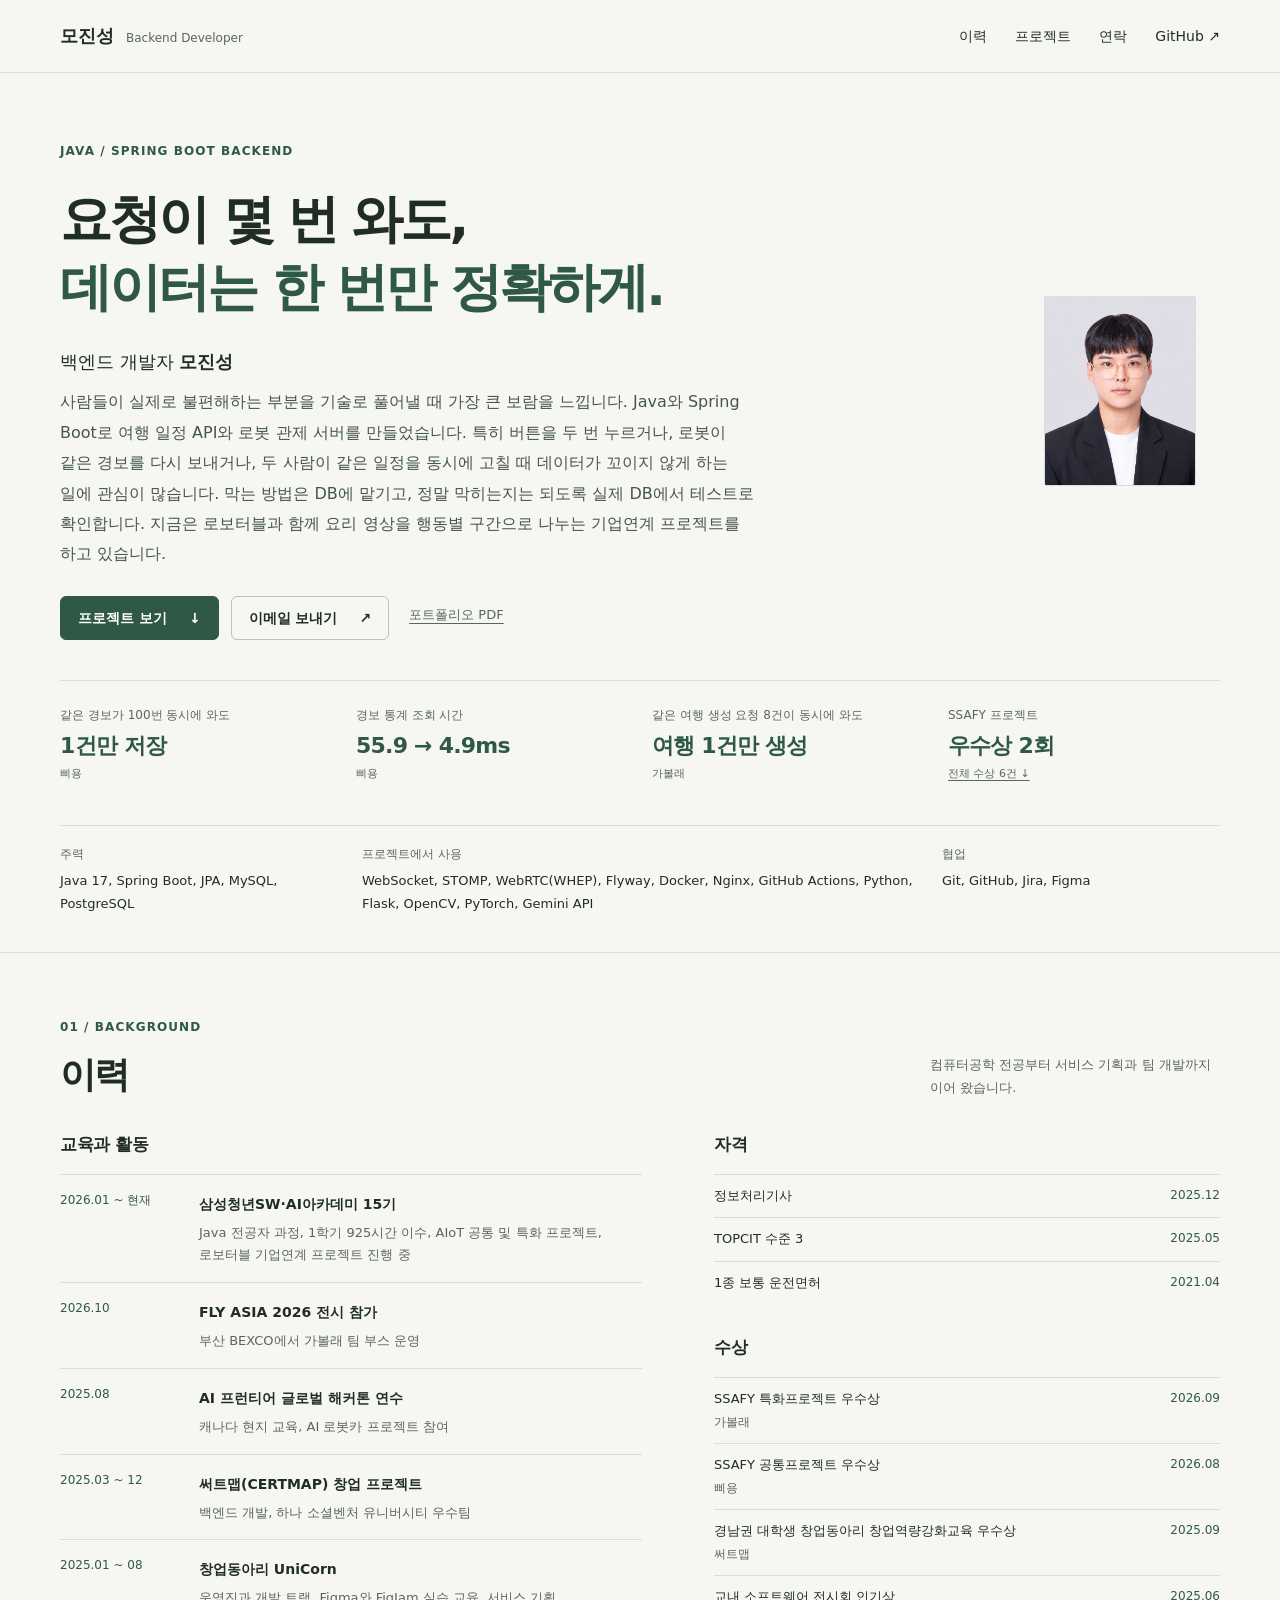
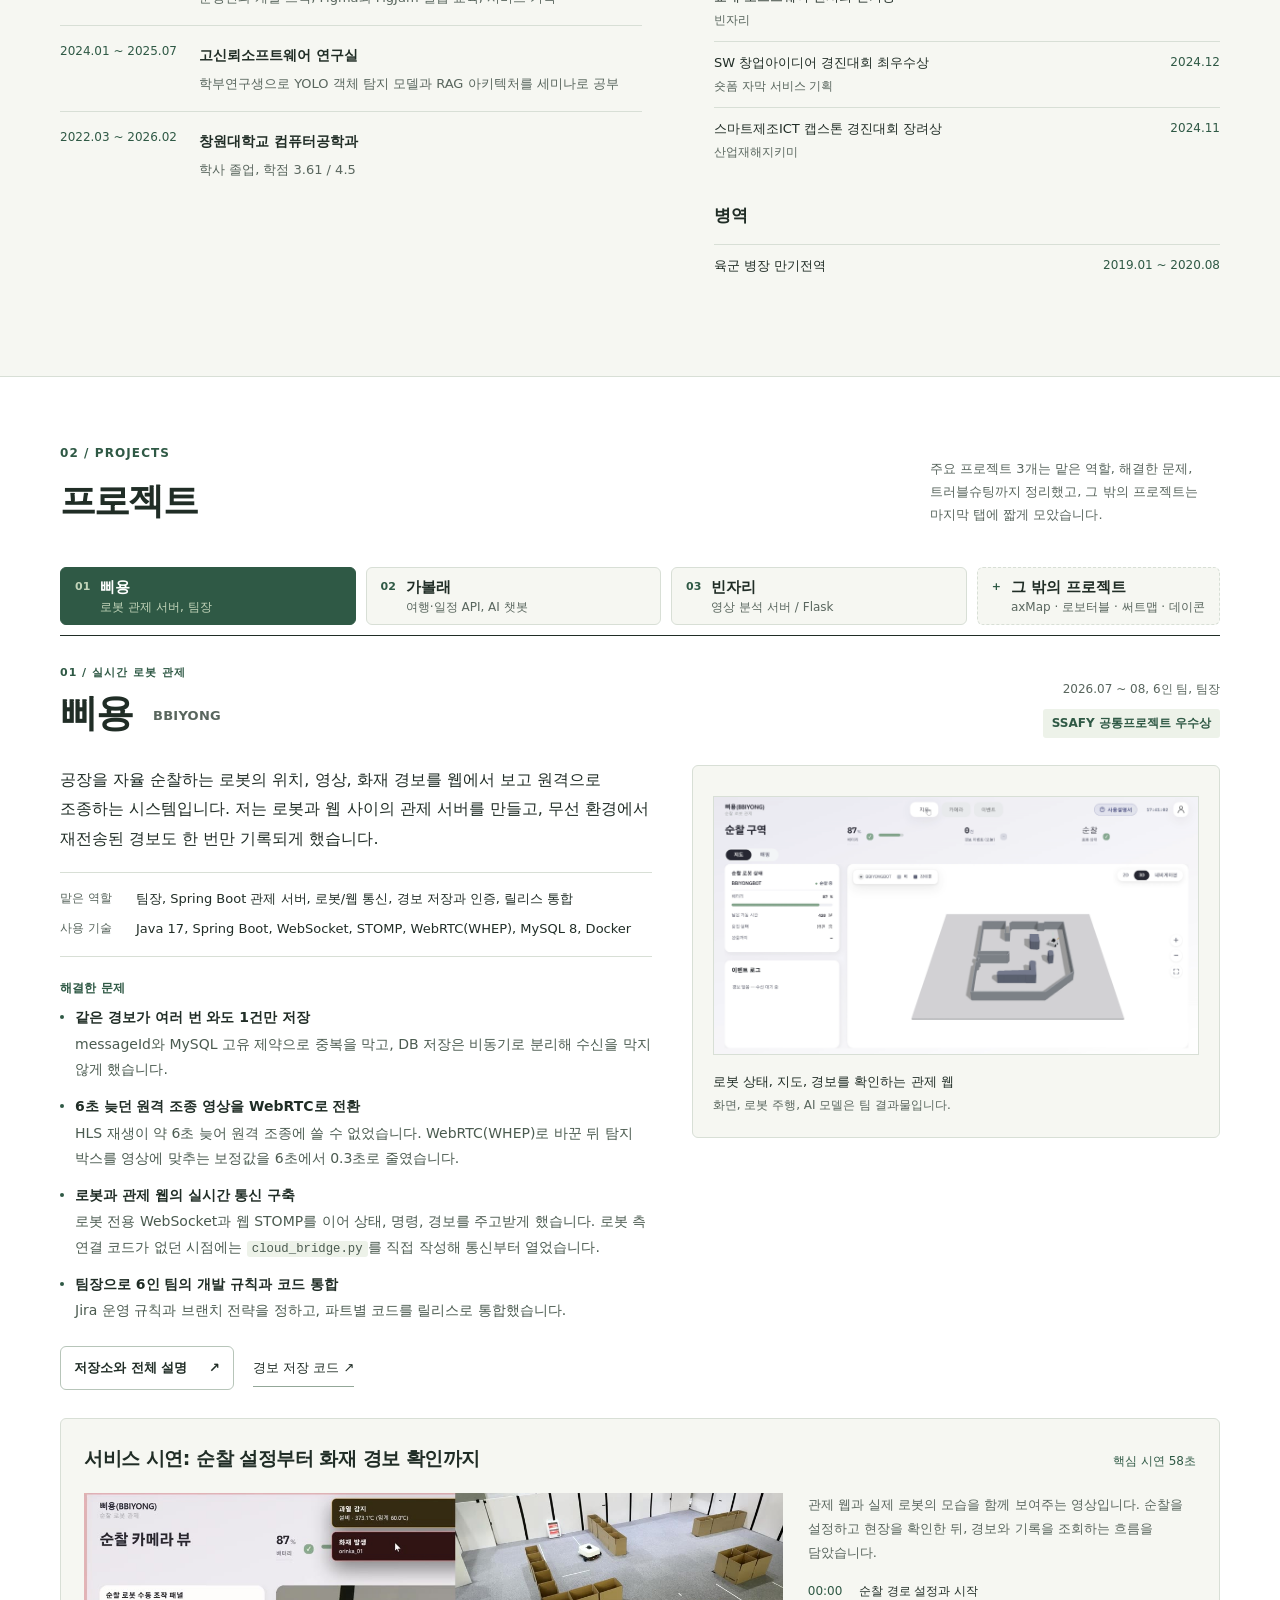
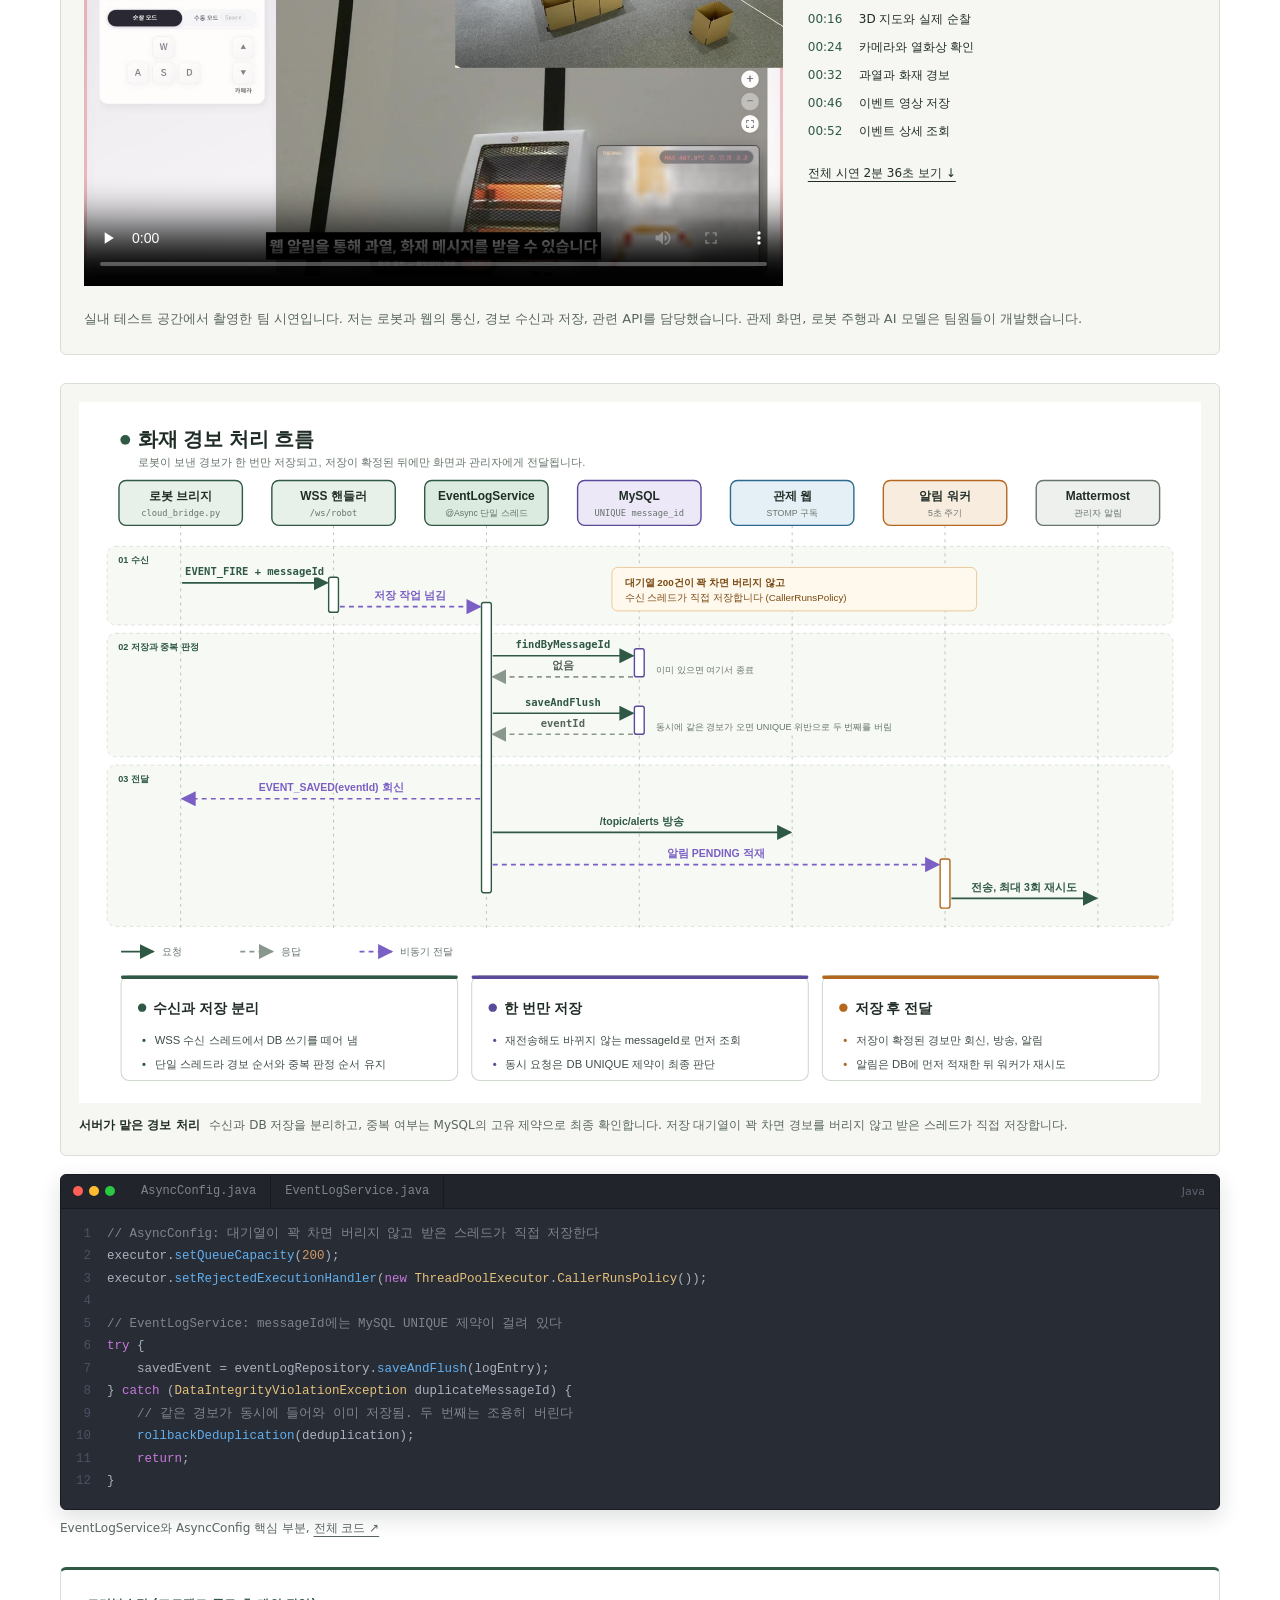
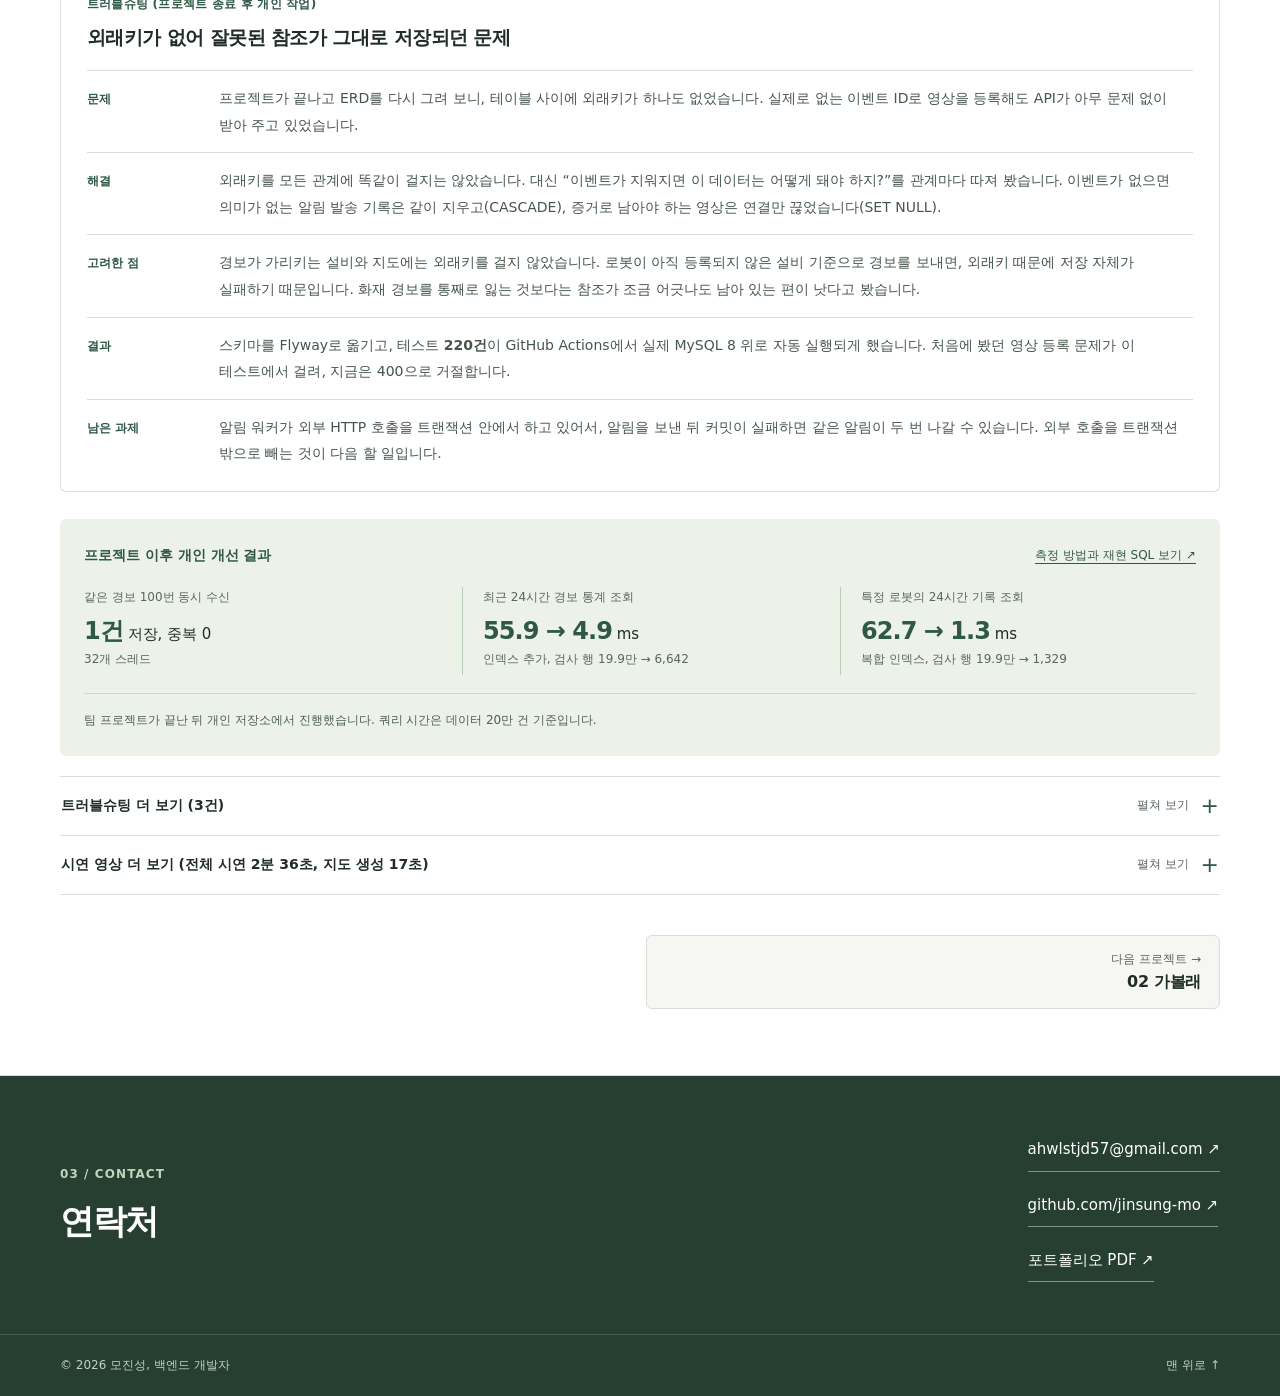
==== commit f8507fe4: "feat: 그 밖의 프로젝트를 탭과 버튼으로 열게 바꾸고 데이콘 RAG 경진대회 추가 메인 프로젝트를 읽는 중에 아래로 다른 카드가 이어져 읽기를 방해하지 않게 한다.  - 그 밖" ====
--- a/index.html
+++ b/index.html
@@ -14,8 +14,8 @@
   <meta property="og:image:alt" content="삐용 프로젝트의 로봇 관제 웹 화면">
   <meta name="twitter:card" content="summary_large_image">
   <link rel="canonical" href="https://jinsung-mo.github.io/">
-  <link rel="stylesheet" href="styles.css?v=20261031-main-three">
-  <script src="script.js?v=20261031-main-three" defer></script>
+  <link rel="stylesheet" href="styles.css?v=20261031-side-tabs">
+  <script src="script.js?v=20261031-side-tabs" defer></script>
   <title>모진성 | Java · Spring Boot 백엔드 개발자</title>
 </head>
 <body>
@@ -66,11 +66,12 @@
       </div>
     </div></section>
     <section class="projects-section" id="projects" aria-labelledby="projects-title"><div class="wrap">
-      <div class="section-head"><div><p class="section-number">02 / PROJECTS</p><h2 id="projects-title">프로젝트</h2></div><p>주요 프로젝트 3개는 맡은 역할, 해결한 문제, 트러블슈팅까지 정리했고, <a href="#more-projects">그 밖의 프로젝트</a>는 아래에 짧게 모았습니다.</p></div>
-      <nav class="project-shortcuts" aria-label="주요 프로젝트 바로가기">
+      <div class="section-head"><div><p class="section-number">02 / PROJECTS</p><h2 id="projects-title">프로젝트</h2></div><p>주요 프로젝트 3개는 맡은 역할, 해결한 문제, 트러블슈팅까지 정리했고, <a href="#more-projects">그 밖의 프로젝트</a>는 마지막 탭에 짧게 모았습니다.</p></div>
+      <nav class="project-shortcuts" aria-label="프로젝트 바로가기">
         <a href="#bbiyong"><span class="shortcut-number">01</span><strong>삐용</strong><span>로봇 관제 서버, 팀장</span><span aria-hidden="true">↓</span></a>
         <a href="#gabolle"><span class="shortcut-number">02</span><strong>가볼래</strong><span>여행·일정 API, AI 챗봇</span><span aria-hidden="true">↓</span></a>
         <a href="#binjari"><span class="shortcut-number">03</span><strong>빈자리</strong><span>영상 분석 서버 / Flask</span><span aria-hidden="true">↓</span></a>
+        <a class="more-tab" href="#more-projects"><span class="shortcut-number">+</span><strong>그 밖의 프로젝트</strong><span>axMap · 로보터블 · 써트맵 · 데이콘</span><span aria-hidden="true">↓</span></a>
       </nav>
 
       <article class="project" id="bbiyong" aria-labelledby="bbiyong-title">
@@ -253,41 +254,59 @@
           <figcaption id="binjari-detail-caption"><strong>상세정보에서도 B5 상태가 바뀝니다</strong><p>실제 Flutter 상세 화면을 녹화했습니다. B5가 초록에서 빨강으로 바뀌고, 빈자리는 2개에서 1개, 점유율은 90%에서 95%로 갱신됩니다.</p></figcaption>
         </figure></div></details>
       </article>
-    </div>
-    <div class="wrap"><section class="side-projects" id="more-projects" aria-labelledby="more-projects-title">
-      <div class="side-head"><h3 id="more-projects-title">그 밖의 프로젝트</h3><p>지금 진행 중인 프로젝트 2개와 창업 프로젝트 1개입니다.</p></div>
-      <div class="side-grid">
-        <article class="side-card" id="axmap" aria-labelledby="axmap-title">
-          <p class="side-kind" id="gabolle-axmap"><span class="live">진행 중</span>AI 코딩 협업 도구</p>
-          <h4 id="axmap-title">axMap <small>axmap-cli</small></h4>
-          <p class="side-meta">2026.08 ~ 진행 중 · 가볼래 팀에서 시작 · 예약 겹침 판정 규칙 설계와 검증</p>
-          <p class="side-summary">여러 사람의 AI 코딩 도구가 한 저장소에서 같이 일할 때, 고치기 전에 파일과 폴더를 먼저 예약하고 겹치는 예약은 시작 전에 막는 협업 도구입니다. 경로를 <code>/</code> 단위로 비교해 <code>src/auth</code> 예약이 <code>src/authz</code>까지 막지 않게 하는 규칙을 설계하고 검증했습니다.</p>
-          <ul class="side-results"><li><strong>npm 다운로드 23,794회</strong>2026.08.28 ~ 10.25 누적, CI·미러 포함. 지금까지 24개 버전 배포(최신 1.9.0)</li><li><strong>예약 3,629회</strong>가볼래 개발 기간(2026.08.25 ~ 09.30) 장부에 쌓인 기록</li></ul>
-          <p class="side-stack">Node.js · Git · MCP</p>
-          <p class="side-note">토큰 비용 때문에 한 사람의 계정으로만 코드를 생성하기로 해, 공개 저장소의 커밋 작성자는 팀원 한 명으로 나옵니다.</p>
-          <div class="side-links"><a href="https://github.com/rl2aderjoon/axmap" target="_blank" rel="noopener noreferrer">GitHub 저장소 <span aria-hidden="true">↗</span></a><a href="https://www.npmjs.com/package/axmap-cli" target="_blank" rel="noopener noreferrer">npm <span aria-hidden="true">↗</span></a><a href="https://github.com/jinsung-mo/jinsung-mo.github.io/blob/main/evidence/axmap/README.md" target="_blank" rel="noopener noreferrer">수치 원본 <span aria-hidden="true">↗</span></a></div>
-        </article>
-        <article class="side-card" id="robotable" aria-labelledby="robotable-title">
-          <p class="side-kind"><span class="live">진행 중</span>요리 영상 분석 · 기업연계</p>
-          <h4 id="robotable-title">로보터블 기업연계 <small>요리 영상 구간 분할</small></h4>
-          <p class="side-meta">2026.10 ~ 진행 중 · 6인 팀 · S1 방법 비교, VLM 입력 실험, 사람 정답 검증</p>
-          <p class="side-summary">고정 화각으로 찍은 요리 영상을 행동별 구간으로 나누면서, 시각언어모델(VLM)이 쓰는 토큰을 줄이는 방법론을 찾는 프로젝트입니다.</p>
-          <ul class="side-results"><li><strong>판독 토큰 90% 절감</strong>사진 대신 원본 시각을 새긴 영상 조각을 보내고도 경계 F1(±5초)은 0.674 → 0.708로 유지했습니다(팀 결정 전 제안).</li><li id="robotable-case"><strong>0.792 → 0.204</strong>AI 라벨로 잰 팀 모델 점수를 사람 검수 16편으로 다시 재니 무작위(0.196) 수준이었습니다.</li></ul>
-          <p class="side-stack">Python · PyTorch · Gemini API</p>
-          <div class="side-links"><a href="https://lab.ssafy.com/s15-final/S15P31E109" target="_blank" rel="noopener noreferrer">SSAFY GitLab 저장소(로그인 필요) <span aria-hidden="true">↗</span></a></div>
-        </article>
-        <article class="side-card" id="certmap" aria-labelledby="certmap-title">
-          <p class="side-kind">학습 계획 서비스 · 창업 프로젝트</p>
-          <h4 id="certmap-title">써트맵 <small>CERTMAP</small></h4>
-          <p class="side-meta">2025.03 ~ 12 · 5인 창업팀 · 백엔드 · 부산 U창업 패키지 선발</p>
-          <p class="side-summary">시험일과 교재를 넣으면 AI가 하루 단위 학습 계획을 짜 주는 학습 관리 서비스입니다. API와 데이터 구조를 설계하고, JWT 로그인과 구글·카카오·네이버 소셜 로그인을 구현했습니다.</p>
-          <ul class="side-results"><li><strong>실패 이유 1위, 계획 부재 23.5%</strong>본조사(인터뷰 43건, 설문 165건) 결과를 근거로 자격증 추천에서 학습 계획 서비스로 방향을 바꿨습니다.</li></ul>
-          <p class="side-stack">Java 17 · Spring Boot · Spring Security · JWT · OAuth2 · MySQL</p>
-          <p class="side-note">회원·자격증·학습계획 API와 MySQL DB는 당시 로컬에서 작업해 공개하지 못했고, 공개 저장소에는 인증 서버만 있습니다.</p>
-          <div class="side-links"><a href="https://github.com/jinsung-mo/certmap" target="_blank" rel="noopener noreferrer">인증 서버 저장소 <span aria-hidden="true">↗</span></a></div>
-        </article>
-      </div>
-    </section></div></section>
+      <section class="project side-projects" id="more-projects" aria-labelledby="more-projects-title">
+        <header class="project-heading"><div><p class="project-kind">그 밖의 프로젝트</p><h3 id="more-projects-title">짧게 정리한 프로젝트</h3></div><div class="project-meta"><p>버튼을 누르면 프로젝트별 요약이 보입니다.</p></div></header>
+        <nav class="side-tabs" aria-label="그 밖의 프로젝트 고르기"><a href="#axmap">axMap<span class="live">진행 중</span></a><a href="#robotable">로보터블 기업연계<span class="live">진행 중</span></a><a href="#certmap">써트맵</a><a href="#dacon">데이콘 RAG</a></nav>
+        <div class="side-panels">
+          <article class="side-card" id="axmap" aria-labelledby="axmap-title">
+            <div class="side-main">
+              <p class="side-kind" id="gabolle-axmap"><span class="live">진행 중</span>AI 코딩 협업 도구</p>
+              <h4 id="axmap-title">axMap <small>axmap-cli</small></h4>
+              <p class="side-meta">2026.08 ~ 진행 중 · 가볼래 팀에서 시작 · 예약 겹침 판정 규칙 설계와 검증</p>
+              <p class="side-summary">여러 사람의 AI 코딩 도구가 한 저장소에서 같이 일할 때, 고치기 전에 파일과 폴더를 먼저 예약하고 겹치는 예약은 시작 전에 막는 협업 도구입니다. 경로를 <code>/</code> 단위로 비교해 <code>src/auth</code> 예약이 <code>src/authz</code>까지 막지 않게 하는 규칙을 설계하고 검증했습니다.</p>
+              <p class="side-stack">Node.js · Git · MCP</p>
+              <p class="side-note">토큰 비용 때문에 한 사람의 계정으로만 코드를 생성하기로 해, 공개 저장소의 커밋 작성자는 팀원 한 명으로 나옵니다.</p>
+              <div class="side-links"><a href="https://github.com/rl2aderjoon/axmap" target="_blank" rel="noopener noreferrer">GitHub 저장소 <span aria-hidden="true">↗</span></a><a href="https://www.npmjs.com/package/axmap-cli" target="_blank" rel="noopener noreferrer">npm <span aria-hidden="true">↗</span></a><a href="https://github.com/jinsung-mo/jinsung-mo.github.io/blob/main/evidence/axmap/README.md" target="_blank" rel="noopener noreferrer">수치 원본 <span aria-hidden="true">↗</span></a></div>
+            </div>
+            <ul class="side-results"><li><strong>npm 다운로드 23,794회</strong>2026.08.28 ~ 10.25 누적, CI·미러 포함. 지금까지 24개 버전 배포(최신 1.9.0)</li><li><strong>예약 3,629회</strong>가볼래 개발 기간(2026.08.25 ~ 09.30) 장부에 쌓인 기록</li></ul>
+          </article>
+          <article class="side-card" id="robotable" aria-labelledby="robotable-title">
+            <div class="side-main">
+              <p class="side-kind"><span class="live">진행 중</span>요리 영상 분석 · 기업연계</p>
+              <h4 id="robotable-title">로보터블 기업연계 <small>요리 영상 구간 분할</small></h4>
+              <p class="side-meta">2026.10 ~ 진행 중 · 6인 팀 · S1 방법 비교, VLM 입력 실험, 사람 정답 검증</p>
+              <p class="side-summary">고정 화각으로 찍은 요리 영상을 행동별 구간으로 나누면서, 시각언어모델(VLM)이 쓰는 토큰을 줄이는 방법론을 찾는 프로젝트입니다.</p>
+              <p class="side-stack">Python · PyTorch · Gemini API</p>
+              <div class="side-links"><a href="https://lab.ssafy.com/s15-final/S15P31E109" target="_blank" rel="noopener noreferrer">SSAFY GitLab 저장소(로그인 필요) <span aria-hidden="true">↗</span></a></div>
+            </div>
+            <ul class="side-results"><li><strong>판독 토큰 90% 절감</strong>사진 대신 원본 시각을 새긴 영상 조각을 보내고도 경계 F1(±5초)은 0.674 → 0.708로 유지했습니다(팀 결정 전 제안).</li><li id="robotable-case"><strong>0.792 → 0.204</strong>AI 라벨로 잰 팀 모델 점수를 사람 검수 16편으로 다시 재니 무작위(0.196) 수준이었습니다.</li></ul>
+          </article>
+          <article class="side-card" id="certmap" aria-labelledby="certmap-title">
+            <div class="side-main">
+              <p class="side-kind">학습 계획 서비스 · 창업 프로젝트</p>
+              <h4 id="certmap-title">써트맵 <small>CERTMAP</small></h4>
+              <p class="side-meta">2025.03 ~ 12 · 5인 창업팀 · 백엔드 · 부산 U창업 패키지 선발</p>
+              <p class="side-summary">시험일과 교재를 넣으면 AI가 하루 단위 학습 계획을 짜 주는 학습 관리 서비스입니다. API와 데이터 구조를 설계하고, JWT 로그인과 구글·카카오·네이버 소셜 로그인을 구현했습니다.</p>
+              <p class="side-stack">Java 17 · Spring Boot · Spring Security · JWT · OAuth2 · MySQL</p>
+              <p class="side-note">회원·자격증·학습계획 API와 MySQL DB는 당시 로컬에서 작업해 공개하지 못했고, 공개 저장소에는 인증 서버만 있습니다.</p>
+              <div class="side-links"><a href="https://github.com/jinsung-mo/certmap" target="_blank" rel="noopener noreferrer">인증 서버 저장소 <span aria-hidden="true">↗</span></a></div>
+            </div>
+            <ul class="side-results"><li><strong>실패 이유 1위, 계획 부재 23.5%</strong>본조사(인터뷰 43건, 설문 165건) 결과를 근거로 자격증 추천에서 학습 계획 서비스로 방향을 바꿨습니다.</li></ul>
+          </article>
+          <article class="side-card" id="dacon" aria-labelledby="dacon-title">
+            <div class="side-main">
+              <p class="side-kind">RAG 질의응답 · 경진대회</p>
+              <h4 id="dacon-title">재정정보 AI 검색 알고리즘 경진대회 <small>DACON 2024</small></h4>
+              <p class="side-meta">2024 · 연구실 연구생으로 개인 참가 · RAG 파이프라인 구현과 LLM 파인튜닝</p>
+              <p class="side-summary">재정 보고서, 예산 설명자료, 기획재정부 보도자료 PDF를 근거로 중앙정부 재정 질문에 답하는 질의응답 모델을 만드는 대회입니다. PDF를 400자 단위로 나누고, bge-m3 임베딩 검색과 BM25를 RRF로 합친 하이브리드 검색으로 근거 3개를 찾은 뒤, 4bit로 양자화한 llama-2-ko-7b를 QLoRA로 파인튜닝해 답을 만들었습니다.</p>
+              <p class="side-stack">Python · PyMuPDF · LangChain · bge-m3 · BM25(kiwipiepy) · llama-2-ko-7b · QLoRA</p>
+              <div class="side-links"><a href="https://dacon.io/competitions/official/236295/overview/description" target="_blank" rel="noopener noreferrer">대회 페이지 <span aria-hidden="true">↗</span></a></div>
+            </div>
+            <ul class="side-results"><li><strong>리더보드 상위 31%</strong>참가자 1,132명(팀 순위 기준)이고 평가 지표는 F1입니다. 이후 다시 구현해 리더보드 점수를 62.2%(베이스라인)에서 약 65%로 올렸습니다.</li><li><strong>QLoRA 파인튜닝: 검증 F1 0.217 → 0.411</strong>검색한 근거와 질문을 입력으로 주고, 답변 토큰에만 손실을 걸어 학습했습니다.</li><li><strong>하이브리드 검색: 근거 포함률 49.1% → 58.5%</strong>정답 근거가 검색 결과에 들어오는 비율이 올라 검증 F1도 0.182 → 0.217이 됐습니다.</li></ul>
+          </article>
+        </div>
+      </section>
+    </div></section>
     <section class="contact-section" id="contact" aria-labelledby="contact-title"><div class="wrap contact-inner"><div><p class="section-number">03 / CONTACT</p><h2 id="contact-title">연락처</h2></div><div class="contact-links"><a href="mailto:ahwlstjd57@gmail.com">ahwlstjd57@gmail.com <span aria-hidden="true">↗</span></a><a class="" href="https://github.com/jinsung-mo" target="_blank" rel="noopener noreferrer">github.com/jinsung-mo <span aria-hidden="true">↗</span></a><a href="portfolio.pdf" target="_blank" rel="noopener">포트폴리오 PDF <span aria-hidden="true">↗</span></a></div></div></section>
   </main>
   <footer class="site-footer"><div class="wrap footer-inner"><p>© 2026 모진성, 백엔드 개발자</p><a href="#top">맨 위로 <span aria-hidden="true">↑</span></a></div></footer>
--- a/styles.css
+++ b/styles.css
@@ -426,7 +426,7 @@
 .list-label + .contribution-list li:first-child { margin-top: 6px; }
 
 /* One project at a time: script.js turns the shortcut cards into a sticky project switcher. */
-.is-tabbed .project-shortcuts { position: sticky; top: 73px; z-index: 10; grid-template-columns: repeat(3,minmax(0,1fr)); gap: 10px; margin-bottom: 0; padding: 10px 0; background: var(--white); border-bottom: 1px solid var(--ink); }
+.is-tabbed .project-shortcuts { position: sticky; top: 73px; z-index: 10; grid-template-columns: repeat(3,minmax(0,1fr)) auto; gap: 10px; margin-bottom: 0; padding: 10px 0; background: var(--white); border-bottom: 1px solid var(--ink); }
 .is-tabbed .project-shortcuts a { padding: 8px 14px; line-height: 1.5; }
 .is-tabbed .project-shortcuts a > span:nth-of-type(2) { overflow: hidden; white-space: nowrap; text-overflow: ellipsis; }
 .is-tabbed .project-shortcuts a > span:last-child { display: none; }
@@ -444,13 +444,18 @@
 @media (max-width: 760px) { .is-tabbed .project-shortcuts { top: 65px; gap: 6px; padding: 7px 0; } .is-tabbed .project-shortcuts a { display: block; padding: 7px 2px; text-align: center; } .is-tabbed .project-shortcuts .shortcut-number { display: none; } .is-tabbed .project-shortcuts strong { font-size: 14px; } .project-pager { gap: 8px; margin-top: 30px; } .project-pager a { padding: 11px 13px; } .project-pager strong { font-size: 14px; } }
 @media print { .is-tabbed .project { border-top: 1px solid var(--ink); } .is-tabbed .project[hidden] { display: block; content-visibility: visible; padding: 20px 0 25px; } .project-pager { display: none; } }
 
-/* Other projects: short cards under the three main projects, always visible. */
-.side-projects { margin-top: 64px; padding: 34px 0 8px; border-top: 1px solid var(--ink); }
-.side-head { display: flex; justify-content: space-between; align-items: end; gap: 24px; margin-bottom: 22px; }
-.side-head h3 { font-size: 24px; letter-spacing: -.04em; }
-.side-head p { color: var(--muted); font-size: 13px; }
-.side-grid { display: grid; grid-template-columns: repeat(3,minmax(0,1fr)); gap: 16px; }
-.side-card { display: flex; flex-direction: column; gap: 10px; min-width: 0; padding: 22px 22px 18px; border: 1px solid var(--line); border-radius: var(--radius); background: var(--paper); }
+/* 그 밖의 프로젝트: the last tab; small buttons inside it show one summary card at a time. */
+.project-shortcuts .more-tab { border-style: dashed; }
+.side-tabs { display: flex; flex-wrap: wrap; gap: 8px; margin-bottom: 18px; }
+.side-tabs a { display: inline-flex; align-items: center; gap: 8px; padding: 8px 15px; border: 1px solid var(--line); border-radius: 999px; background: var(--paper); font-size: 14px; font-weight: 650; }
+.side-tabs a:hover { border-color: var(--accent); }
+.side-tabs a[aria-current] { background: var(--accent); border-color: var(--accent); color: var(--white); }
+.side-tabs .live { padding: 1px 6px; border-radius: 3px; background: var(--pale); color: var(--accent); font-size: 11px; }
+.side-panels { display: grid; gap: 16px; }
+.is-side-tabbed .side-panels { gap: 0; }
+.side-card { display: grid; grid-template-columns: minmax(0,1.25fr) minmax(0,1fr); gap: 18px 36px; align-items: start; min-width: 0; padding: 26px; border: 1px solid var(--line); border-radius: var(--radius); background: var(--paper); }
+.side-card[hidden] { padding: 0; border: 0; }
+.side-main { display: flex; flex-direction: column; gap: 10px; min-width: 0; }
 .side-kind { display: flex; flex-wrap: wrap; align-items: center; gap: 8px; color: var(--accent); font-size: 12px; font-weight: 700; }
 .side-kind .live { padding: 2px 7px; border-radius: 3px; background: var(--accent); color: var(--white); font-size: 11px; }
 .side-card h4 { font-size: 20px; line-height: 1.4; letter-spacing: -.03em; }
@@ -463,5 +468,6 @@
 .side-results strong { display: block; color: var(--accent); font-size: 15px; letter-spacing: -.02em; }
 .side-links { display: flex; flex-wrap: wrap; gap: 4px 16px; margin-top: auto; padding-top: 4px; }
 .side-links a { padding-block: 5px; border-bottom: 1px solid #93a798; font-size: 13px; }
-@media (max-width: 1000px) { .side-grid { grid-template-columns: 1fr; } }
-@media (max-width: 760px) { .side-projects { margin-top: 44px; padding-top: 28px; } .side-head { display: block; } .side-head p { margin-top: 6px; } .side-card { padding: 18px 17px 14px; } }
+@media (max-width: 900px) { .side-card { grid-template-columns: 1fr; } }
+@media (max-width: 760px) { .side-card { padding: 18px 17px 14px; } .side-tabs a { padding: 7px 12px; font-size: 13px; } }
+@media print { .side-tabs { display: none; } .is-side-tabbed .side-panels { gap: 16px; } .side-card[hidden] { display: grid; content-visibility: visible; padding: 26px; border: 1px solid var(--line); } }
